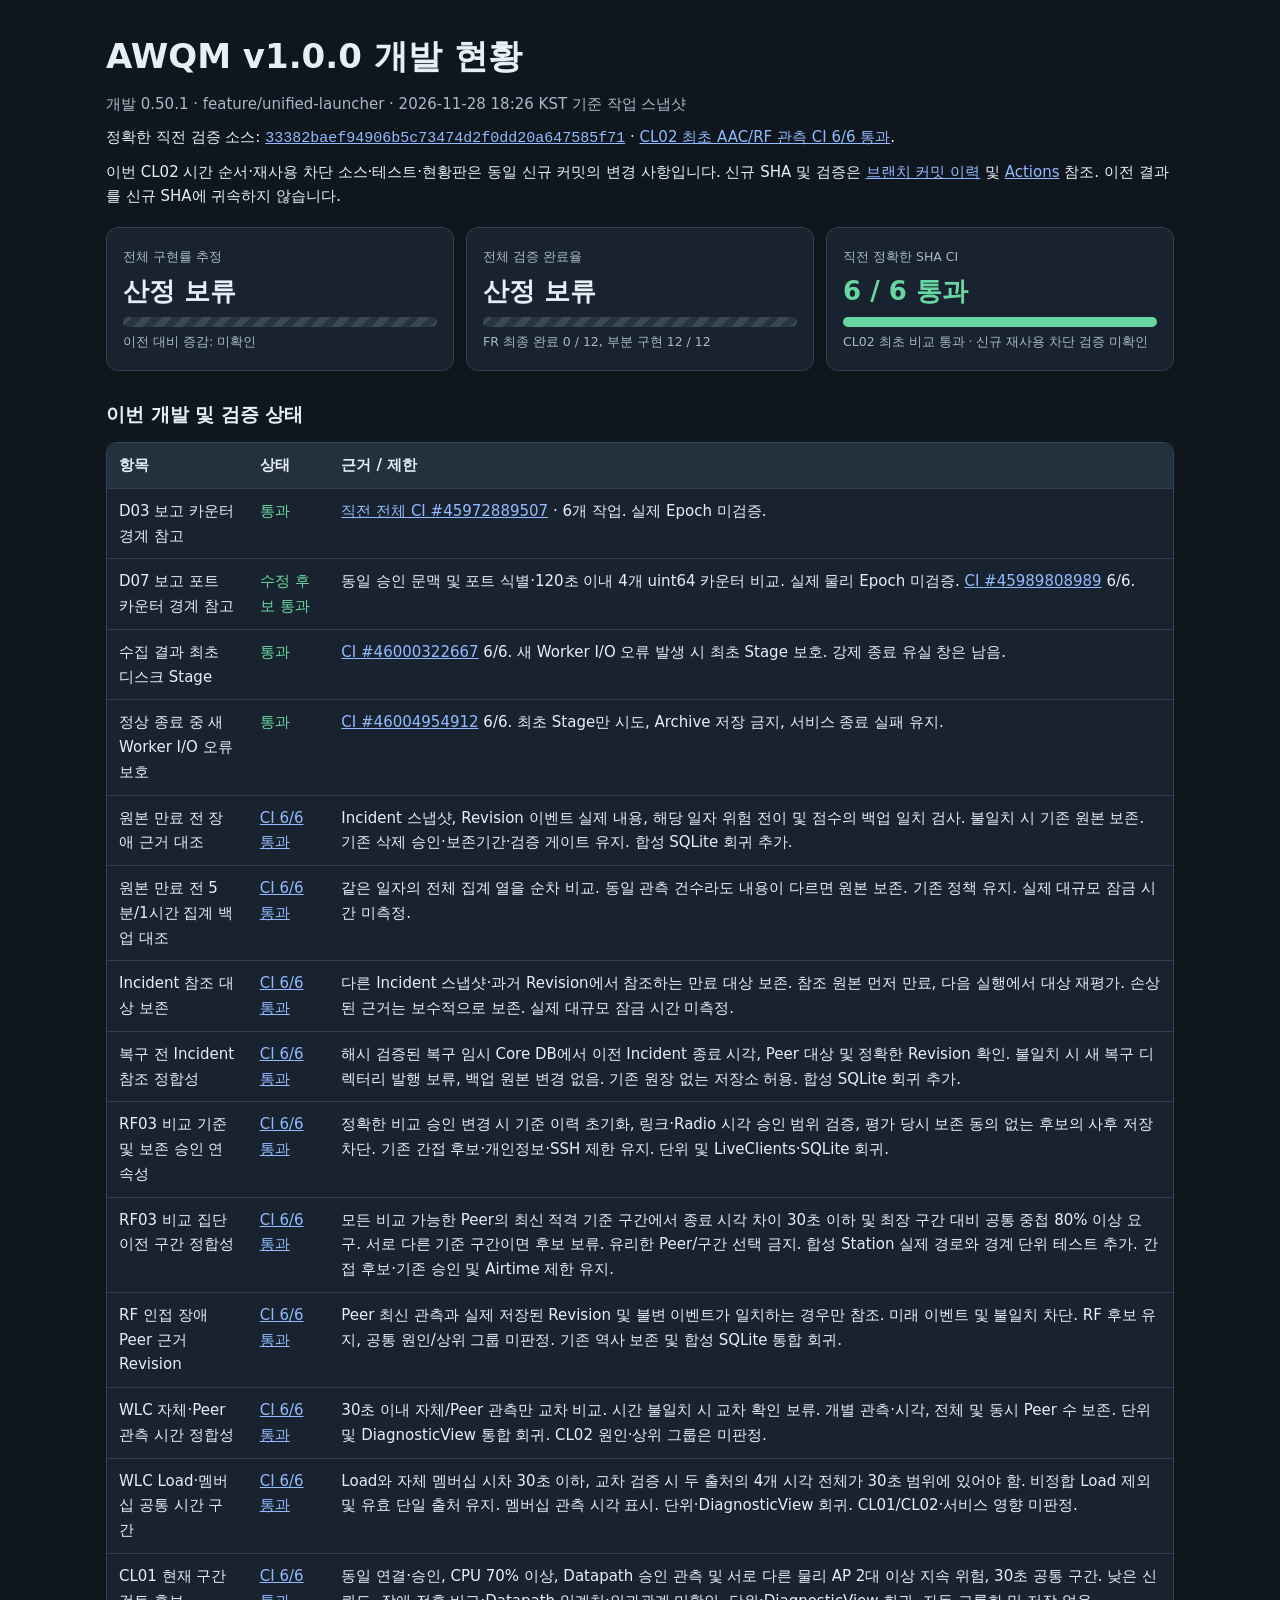
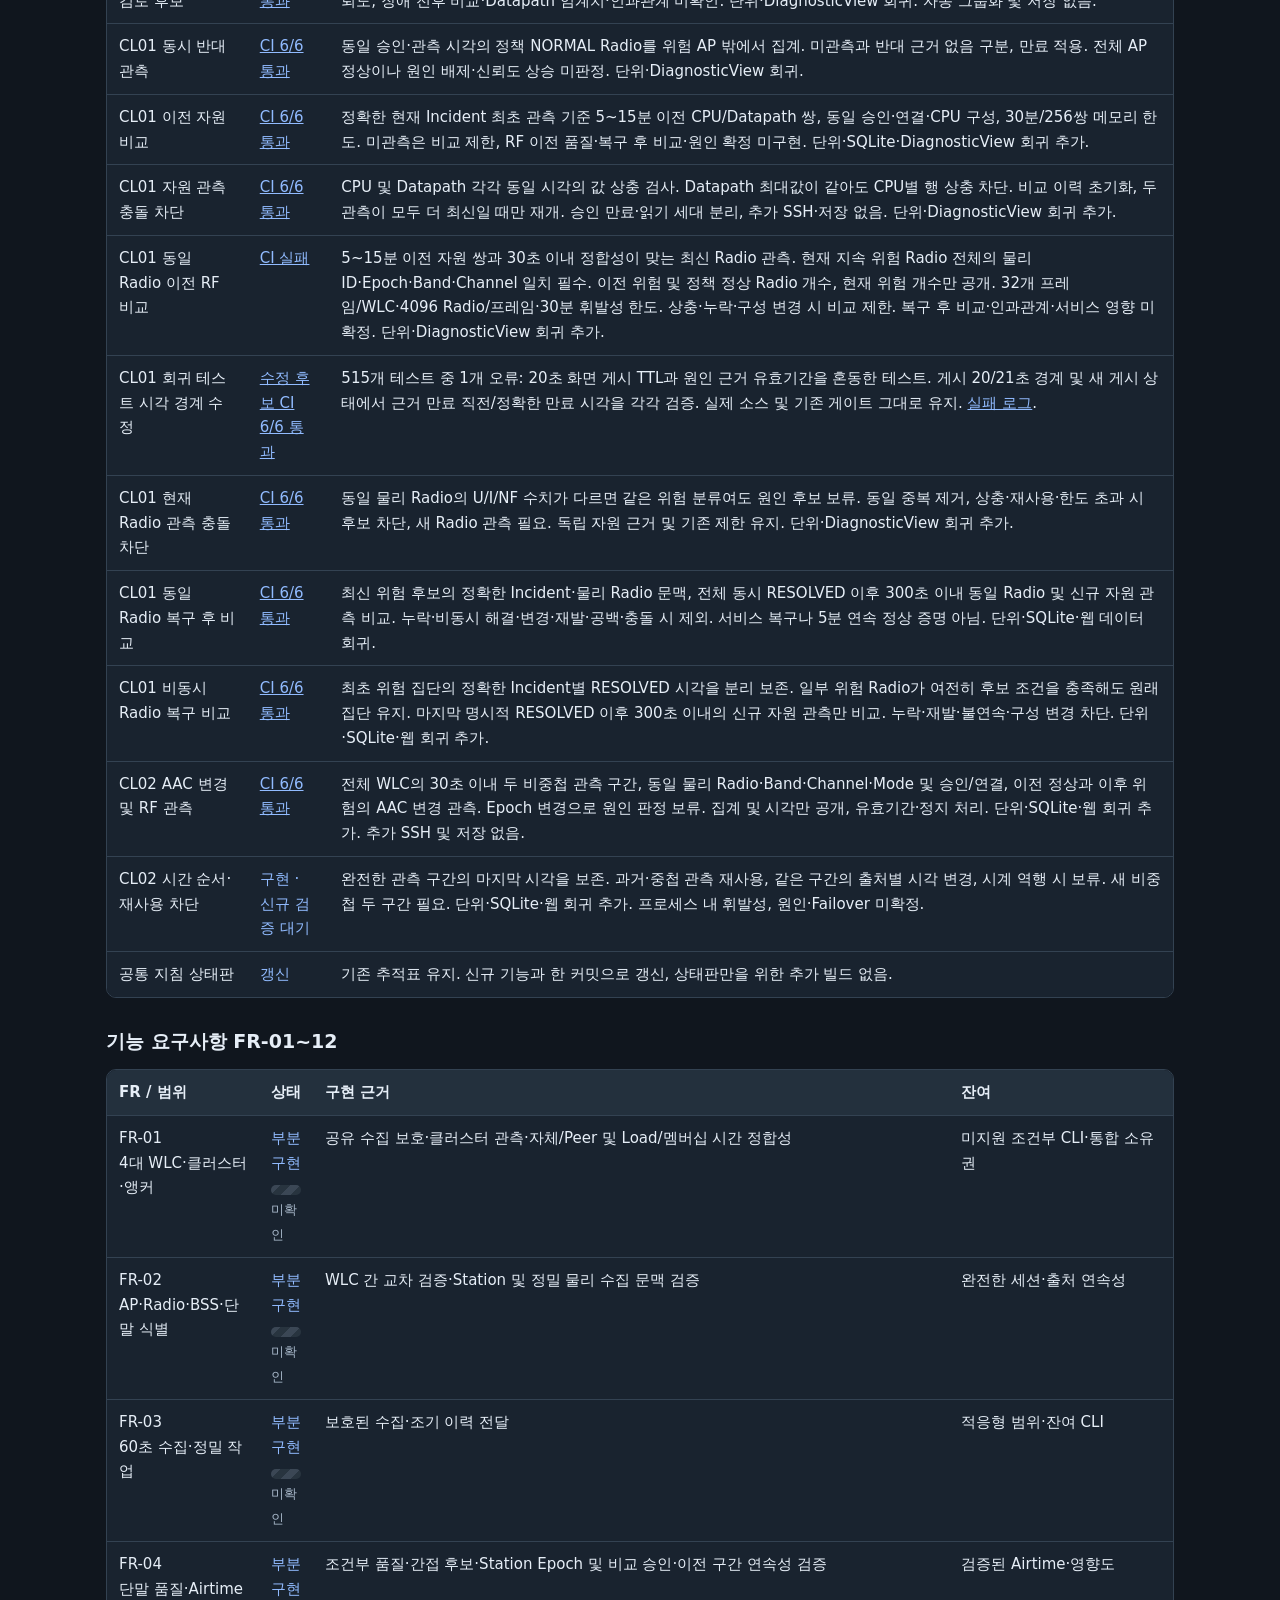
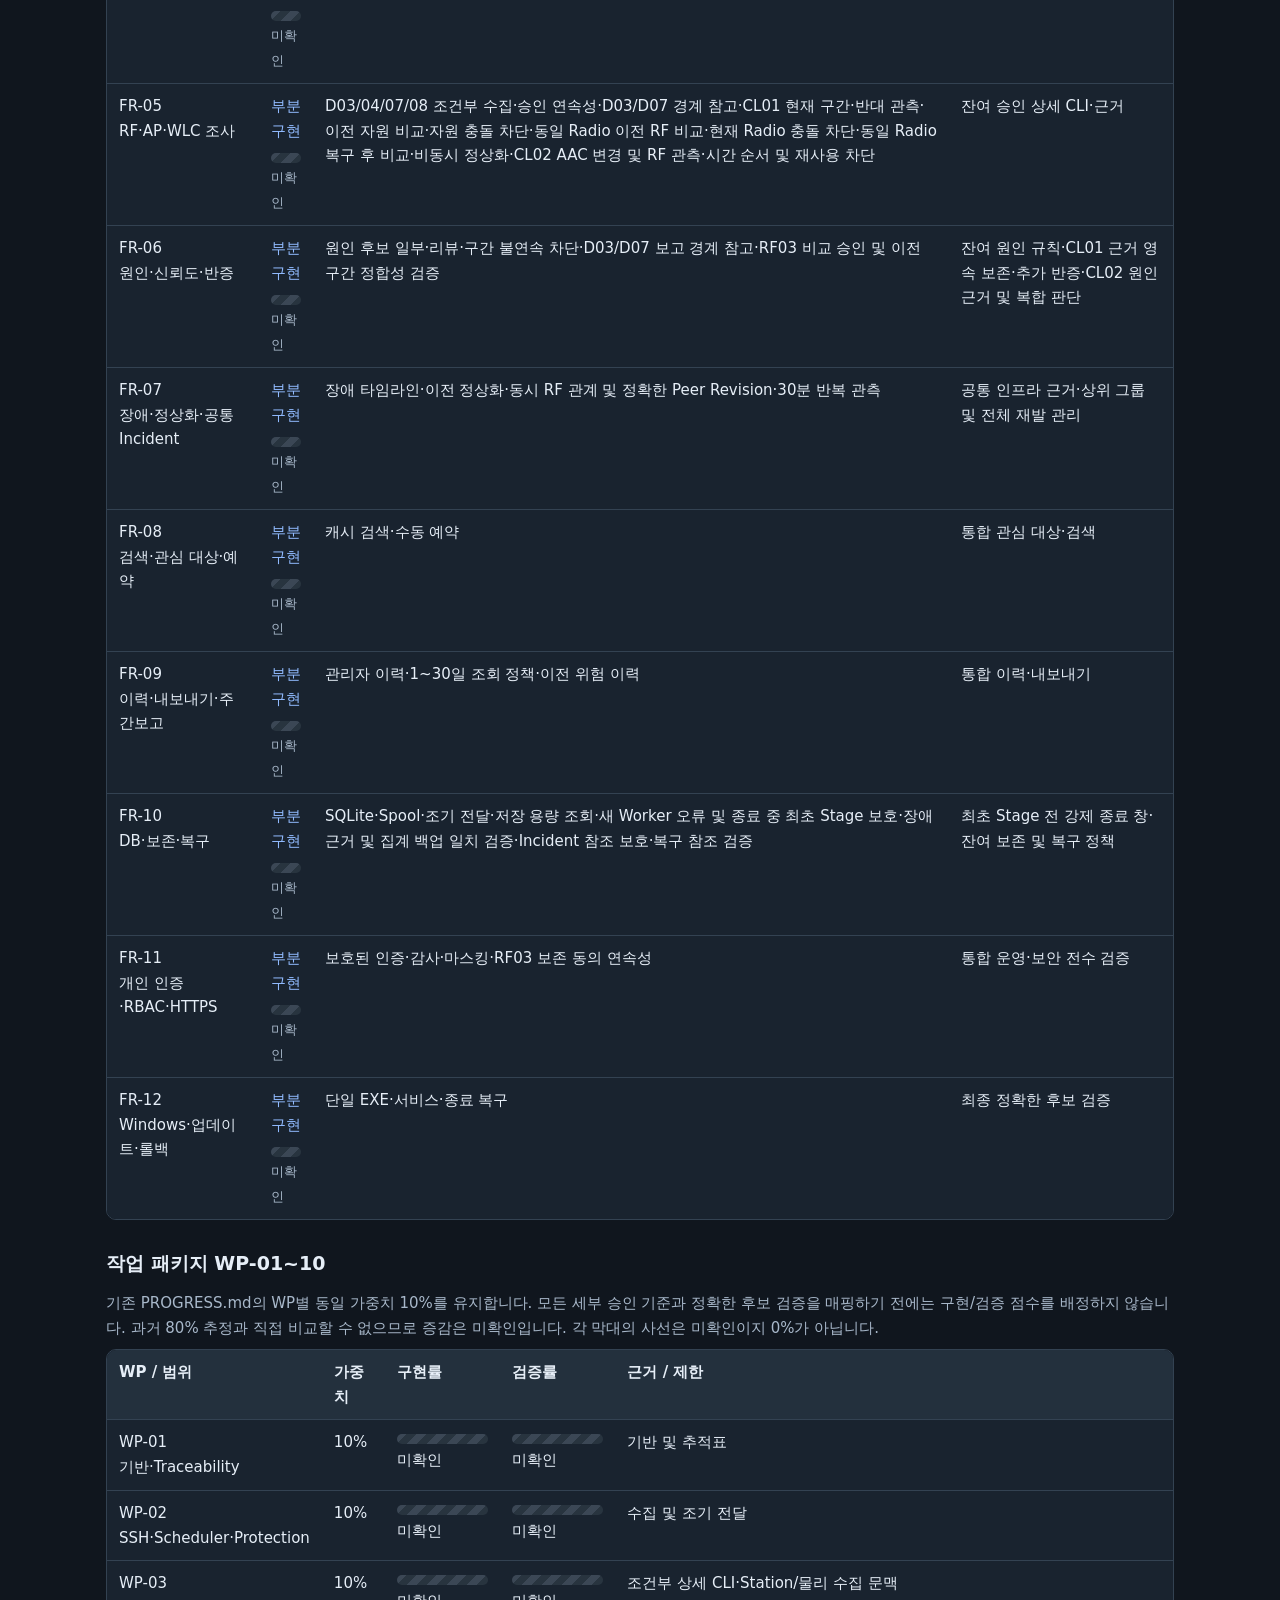
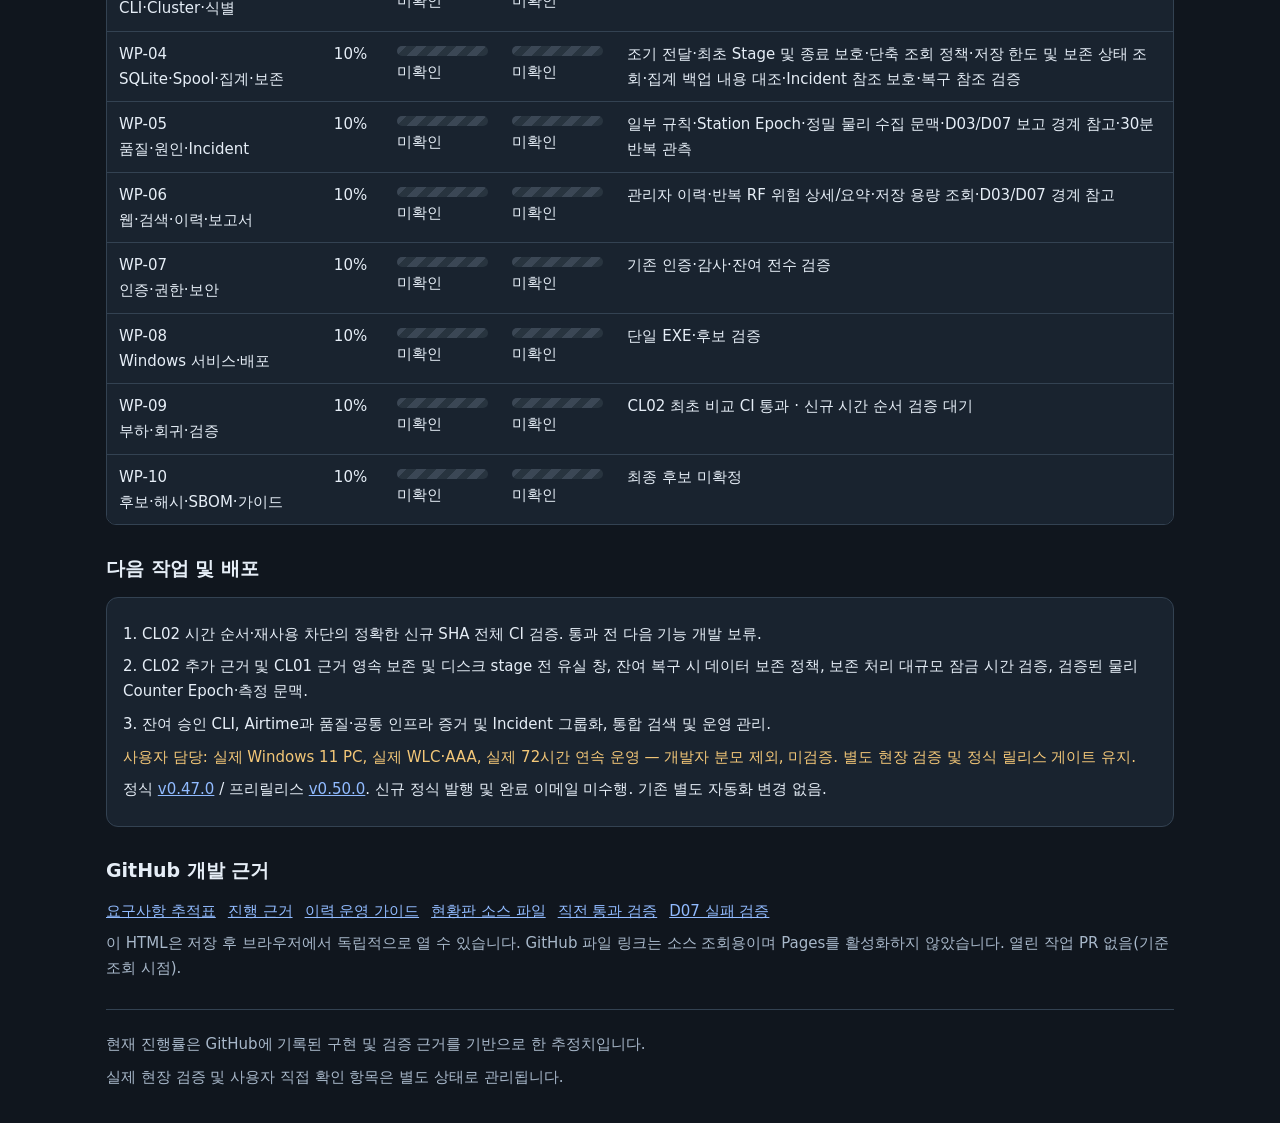
==== status/index.html @ ad3eb980 "[awqm-full] Prevent CL02 replay and overlapping observation baselines" ====
<!doctype html>
<html lang="ko"><head><meta charset="utf-8"><meta name="viewport" content="width=device-width,initial-scale=1"><title>AWQM v1.0.0 개발 현황</title>
<style>
:root{color-scheme:dark;--bg:#10161e;--panel:#19232f;--line:#334252;--muted:#a8b8ca;--text:#e6eef7;--green:#68d6a0;--blue:#91bbff;--amber:#f3c778}*{box-sizing:border-box}body{margin:0;background:var(--bg);color:var(--text);font:15px/1.65 system-ui,"Malgun Gothic",sans-serif}main{max-width:1100px;margin:auto;padding:28px 16px}h1{font-size:clamp(24px,4vw,34px);margin:0 0 6px}h2{font-size:19px;margin:28px 0 12px}p{margin:8px 0}a{color:var(--blue)}code{overflow-wrap:anywhere}small,.muted{color:var(--muted)}.cards{display:grid;grid-template-columns:repeat(auto-fit,minmax(205px,1fr));gap:12px;margin:18px 0}.card{border:1px solid var(--line);border-radius:12px;background:var(--panel);padding:16px}.metric{font-size:26px;font-weight:700;line-height:1.2;margin:7px 0}.bar{height:10px;background:#384653;border-radius:6px;margin:10px 0 2px;overflow:hidden}.bar.unknown{background:repeating-linear-gradient(135deg,#3b4755 0 7px,#28343f 7px 14px)}.bar.pass{background:var(--green)}.ok{color:var(--green)}.partial{color:var(--blue)}.warn{color:var(--amber)}.tablewrap{overflow-x:auto;border:1px solid var(--line);border-radius:10px}table{border-collapse:collapse;width:100%;text-align:left}th,td{padding:10px 12px;border-bottom:1px solid var(--line);vertical-align:top}th{background:#23303d}td{background:var(--panel)}tr:last-child td{border-bottom:none}.wp{min-width:115px}.wp .bar{margin:4px 0}.links{display:flex;flex-wrap:wrap;gap:12px}footer{border-top:1px solid var(--line);margin-top:28px;padding-top:14px;color:var(--muted)}@media(max-width:600px){main{padding:16px 10px}th,td{padding:8px;font-size:13px}.metric{font-size:22px}}
</style></head><body><main>
<header><h1>AWQM v1.0.0 개발 현황</h1><p class="muted">개발 0.50.1 · feature/unified-launcher · 2026-11-28 18:26 KST 기준 작업 스냅샷</p><p>정확한 직전 검증 소스: <a href="https://github.com/sebia1993/Aruba-Wireless-Quality-Monitor/commit/33382baef94906b5c73474d2f0dd20a647585f71"><code>33382baef94906b5c73474d2f0dd20a647585f71</code></a> · <a href="https://github.com/sebia1993/Aruba-Wireless-Quality-Monitor/actions/runs/46127065294">CL02 최초 AAC/RF 관측 CI 6/6 통과</a>.</p><p>이번 CL02 시간 순서·재사용 차단 소스·테스트·현황판은 동일 신규 커밋의 변경 사항입니다. 신규 SHA 및 검증은 <a href="https://github.com/sebia1993/Aruba-Wireless-Quality-Monitor/commits/feature/unified-launcher/">브랜치 커밋 이력</a> 및 <a href="https://github.com/sebia1993/Aruba-Wireless-Quality-Monitor/actions">Actions</a> 참조. 이전 결과를 신규 SHA에 귀속하지 않습니다.</p></header>
<section class="cards" aria-label="개발 및 검증 지표">
<div class="card"><small>전체 구현률 추정</small><div class="metric">산정 보류</div><div class="bar unknown" role="img" aria-label="산정 불가, 전체 0~100% 미확인"></div><small>이전 대비 증감: 미확인</small></div>
<div class="card"><small>전체 검증 완료율</small><div class="metric">산정 보류</div><div class="bar unknown" role="img" aria-label="전체 검증률 미확인"></div><small>FR 최종 완료 0 / 12, 부분 구현 12 / 12</small></div>
<div class="card"><small>직전 정확한 SHA CI</small><div class="metric ok">6 / 6 통과</div><div class="bar pass" role="img" aria-label="직전 SHA의 6개 작업 모두 통과"></div><small>CL02 최초 비교 통과 · 신규 재사용 차단 검증 미확인</small></div>
</section>
<h2>이번 개발 및 검증 상태</h2><div class="tablewrap"><table><thead><tr><th>항목</th><th>상태</th><th>근거 / 제한</th></tr></thead><tbody>
<tr><td>D03 보고 카운터 경계 참고</td><td class="ok">통과</td><td><a href="https://github.com/sebia1993/Aruba-Wireless-Quality-Monitor/actions/runs/45972889507">직전 전체 CI #45972889507</a> · 6개 작업. 실제 Epoch 미검증.</td></tr>
<tr><td>D07 보고 포트 카운터 경계 참고</td><td class="ok">수정 후보 통과</td><td>동일 승인 문맥 및 포트 식별·120초 이내 4개 uint64 카운터 비교. 실제 물리 Epoch 미검증. <a href="https://github.com/sebia1993/Aruba-Wireless-Quality-Monitor/actions/runs/45989808989">CI #45989808989</a> 6/6.</td></tr>
<tr><td>수집 결과 최초 디스크 Stage</td><td class="ok">통과</td><td><a href="https://github.com/sebia1993/Aruba-Wireless-Quality-Monitor/actions/runs/46000322667">CI #46000322667</a> 6/6. 새 Worker I/O 오류 발생 시 최초 Stage 보호. 강제 종료 유실 창은 남음.</td></tr>
<tr><td>정상 종료 중 새 Worker I/O 오류 보호</td><td class="ok">통과</td><td><a href="https://github.com/sebia1993/Aruba-Wireless-Quality-Monitor/actions/runs/46004954912">CI #46004954912</a> 6/6. 최초 Stage만 시도, Archive 저장 금지, 서비스 종료 실패 유지.</td></tr>
<tr><td>원본 만료 전 장애 근거 대조</td><td class="ok"><a href="https://github.com/sebia1993/Aruba-Wireless-Quality-Monitor/actions/runs/46015656818">CI 6/6 통과</a></td><td>Incident 스냅샷, Revision 이벤트 실제 내용, 해당 일자 위험 전이 및 점수의 백업 일치 검사. 불일치 시 기존 원본 보존. 기존 삭제 승인·보존기간·검증 게이트 유지. 합성 SQLite 회귀 추가.</td></tr>
<tr><td>원본 만료 전 5분/1시간 집계 백업 대조</td><td class="ok"><a href="https://github.com/sebia1993/Aruba-Wireless-Quality-Monitor/actions/runs/46025732135">CI 6/6 통과</a></td><td>같은 일자의 전체 집계 열을 순차 비교. 동일 관측 건수라도 내용이 다르면 원본 보존. 기존 정책 유지. 실제 대규모 잠금 시간 미측정.</td></tr>
<tr><td>Incident 참조 대상 보존</td><td class="ok"><a href="https://github.com/sebia1993/Aruba-Wireless-Quality-Monitor/actions/runs/46031654975">CI 6/6 통과</a></td><td>다른 Incident 스냅샷·과거 Revision에서 참조하는 만료 대상 보존. 참조 원본 먼저 만료, 다음 실행에서 대상 재평가. 손상된 근거는 보수적으로 보존. 실제 대규모 잠금 시간 미측정.</td></tr>
<tr><td>복구 전 Incident 참조 정합성</td><td class="ok"><a href="https://github.com/sebia1993/Aruba-Wireless-Quality-Monitor/actions/runs/46039610462">CI 6/6 통과</a></td><td>해시 검증된 복구 임시 Core DB에서 이전 Incident 종료 시각, Peer 대상 및 정확한 Revision 확인. 불일치 시 새 복구 디렉터리 발행 보류, 백업 원본 변경 없음. 기존 원장 없는 저장소 허용. 합성 SQLite 회귀 추가.</td></tr>
<tr><td>RF03 비교 기준 및 보존 승인 연속성</td><td class="ok"><a href="https://github.com/sebia1993/Aruba-Wireless-Quality-Monitor/actions/runs/46047320034">CI 6/6 통과</a></td><td>정확한 비교 승인 변경 시 기준 이력 초기화, 링크·Radio 시각 승인 범위 검증, 평가 당시 보존 동의 없는 후보의 사후 저장 차단. 기존 간접 후보·개인정보·SSH 제한 유지. 단위 및 LiveClients·SQLite 회귀.</td></tr>
<tr><td>RF03 비교 집단 이전 구간 정합성</td><td class="ok"><a href="https://github.com/sebia1993/Aruba-Wireless-Quality-Monitor/actions/runs/46054628630">CI 6/6 통과</a></td><td>모든 비교 가능한 Peer의 최신 적격 기준 구간에서 종료 시각 차이 30초 이하 및 최장 구간 대비 공통 중첩 80% 이상 요구. 서로 다른 기준 구간이면 후보 보류. 유리한 Peer/구간 선택 금지. 합성 Station 실제 경로와 경계 단위 테스트 추가. 간접 후보·기존 승인 및 Airtime 제한 유지.</td></tr>
<tr><td>RF 인접 장애 Peer 근거 Revision</td><td class="ok"><a href="https://github.com/sebia1993/Aruba-Wireless-Quality-Monitor/actions/runs/46064421752">CI 6/6 통과</a></td><td>Peer 최신 관측과 실제 저장된 Revision 및 불변 이벤트가 일치하는 경우만 참조. 미래 이벤트 및 불일치 차단. RF 후보 유지, 공통 원인/상위 그룹 미판정. 기존 역사 보존 및 합성 SQLite 통합 회귀.</td></tr>
<tr><td>WLC 자체·Peer 관측 시간 정합성</td><td class="ok"><a href="https://github.com/sebia1993/Aruba-Wireless-Quality-Monitor/actions/runs/46072202612">CI 6/6 통과</a></td><td>30초 이내 자체/Peer 관측만 교차 비교. 시간 불일치 시 교차 확인 보류. 개별 관측·시각, 전체 및 동시 Peer 수 보존. 단위 및 DiagnosticView 통합 회귀. CL02 원인·상위 그룹은 미판정.</td></tr>
<tr><td>WLC Load·멤버십 공통 시간 구간</td><td class="ok"><a href="https://github.com/sebia1993/Aruba-Wireless-Quality-Monitor/actions/runs/46078815261">CI 6/6 통과</a></td><td>Load와 자체 멤버십 시차 30초 이하, 교차 검증 시 두 출처의 4개 시각 전체가 30초 범위에 있어야 함. 비정합 Load 제외 및 유효 단일 출처 유지. 멤버십 관측 시각 표시. 단위·DiagnosticView 회귀. CL01/CL02·서비스 영향 미판정.</td></tr>
<tr><td>CL01 현재 구간 검토 후보</td><td class="ok"><a href="https://github.com/sebia1993/Aruba-Wireless-Quality-Monitor/actions/runs/46081371877">CI 6/6 통과</a></td><td>동일 연결·승인, CPU 70% 이상, Datapath 승인 관측 및 서로 다른 물리 AP 2대 이상 지속 위험, 30초 공통 구간. 낮은 신뢰도, 장애 전후 비교·Datapath 임계치·인과관계 미확인. 단위·DiagnosticView 회귀. 자동 그룹화 및 저장 없음.</td></tr>
<tr><td>CL01 동시 반대 관측</td><td class="ok"><a href="https://github.com/sebia1993/Aruba-Wireless-Quality-Monitor/actions/runs/46088494211">CI 6/6 통과</a></td><td>동일 승인·관측 시각의 정책 NORMAL Radio를 위험 AP 밖에서 집계. 미관측과 반대 근거 없음 구분, 만료 적용. 전체 AP 정상이나 원인 배제·신뢰도 상승 미판정. 단위·DiagnosticView 회귀.</td></tr>
<tr><td>CL01 이전 자원 비교</td><td class="ok"><a href="https://github.com/sebia1993/Aruba-Wireless-Quality-Monitor/actions/runs/46093547977">CI 6/6 통과</a></td><td>정확한 현재 Incident 최초 관측 기준 5~15분 이전 CPU/Datapath 쌍, 동일 승인·연결·CPU 구성, 30분/256쌍 메모리 한도. 미관측은 비교 제한, RF 이전 품질·복구 후 비교·원인 확정 미구현. 단위·SQLite·DiagnosticView 회귀 추가.</td></tr>
<tr><td>CL01 자원 관측 충돌 차단</td><td class="ok"><a href="https://github.com/sebia1993/Aruba-Wireless-Quality-Monitor/actions/runs/46097633092">CI 6/6 통과</a></td><td>CPU 및 Datapath 각각 동일 시각의 값 상충 검사. Datapath 최대값이 같아도 CPU별 행 상충 차단. 비교 이력 초기화, 두 관측이 모두 더 최신일 때만 재개. 승인 만료·읽기 세대 분리, 추가 SSH·저장 없음. 단위·DiagnosticView 회귀 추가.</td></tr>
<tr><td>CL01 동일 Radio 이전 RF 비교</td><td class="warn"><a href="https://github.com/sebia1993/Aruba-Wireless-Quality-Monitor/actions/runs/46104356464">CI 실패</a></td><td>5~15분 이전 자원 쌍과 30초 이내 정합성이 맞는 최신 Radio 관측. 현재 지속 위험 Radio 전체의 물리 ID·Epoch·Band·Channel 일치 필수. 이전 위험 및 정책 정상 Radio 개수, 현재 위험 개수만 공개. 32개 프레임/WLC·4096 Radio/프레임·30분 휘발성 한도. 상충·누락·구성 변경 시 비교 제한. 복구 후 비교·인과관계·서비스 영향 미확정. 단위·DiagnosticView 회귀 추가.</td></tr>
<tr><td>CL01 회귀 테스트 시각 경계 수정</td><td class="ok"><a href="https://github.com/sebia1993/Aruba-Wireless-Quality-Monitor/actions/runs/46108130173">수정 후보 CI 6/6 통과</a></td><td>515개 테스트 중 1개 오류: 20초 화면 게시 TTL과 원인 근거 유효기간을 혼동한 테스트. 게시 20/21초 경계 및 새 게시 상태에서 근거 만료 직전/정확한 만료 시각을 각각 검증. 실제 소스 및 기존 게이트 그대로 유지. <a href="https://github.com/sebia1993/Aruba-Wireless-Quality-Monitor/actions/runs/46104356464/job/140853652453">실패 로그</a>.</td></tr>
<tr><td>CL01 현재 Radio 관측 충돌 차단</td><td class="ok"><a href="https://github.com/sebia1993/Aruba-Wireless-Quality-Monitor/actions/runs/46112550232">CI 6/6 통과</a></td><td>동일 물리 Radio의 U/I/NF 수치가 다르면 같은 위험 분류여도 원인 후보 보류. 동일 중복 제거, 상충·재사용·한도 초과 시 후보 차단, 새 Radio 관측 필요. 독립 자원 근거 및 기존 제한 유지. 단위·DiagnosticView 회귀 추가.</td></tr>
<tr><td>CL01 동일 Radio 복구 후 비교</td><td class="ok"><a href="https://github.com/sebia1993/Aruba-Wireless-Quality-Monitor/actions/runs/46118798846">CI 6/6 통과</a></td><td>최신 위험 후보의 정확한 Incident·물리 Radio 문맥, 전체 동시 RESOLVED 이후 300초 이내 동일 Radio 및 신규 자원 관측 비교. 누락·비동시 해결·변경·재발·공백·충돌 시 제외. 서비스 복구나 5분 연속 정상 증명 아님. 단위·SQLite·웹 데이터 회귀.</td></tr>
<tr><td>CL01 비동시 Radio 복구 비교</td><td class="ok"><a href="https://github.com/sebia1993/Aruba-Wireless-Quality-Monitor/actions/runs/46120282086">CI 6/6 통과</a></td><td>최초 위험 집단의 정확한 Incident별 RESOLVED 시각을 분리 보존. 일부 위험 Radio가 여전히 후보 조건을 충족해도 원래 집단 유지. 마지막 명시적 RESOLVED 이후 300초 이내의 신규 자원 관측만 비교. 누락·재발·불연속·구성 변경 차단. 단위·SQLite·웹 회귀 추가.</td></tr>
<tr><td>CL02 AAC 변경 및 RF 관측</td><td class="ok"><a href="https://github.com/sebia1993/Aruba-Wireless-Quality-Monitor/actions/runs/46127065294">CI 6/6 통과</a></td><td>전체 WLC의 30초 이내 두 비중첩 관측 구간, 동일 물리 Radio·Band·Channel·Mode 및 승인/연결, 이전 정상과 이후 위험의 AAC 변경 관측. Epoch 변경으로 원인 판정 보류. 집계 및 시각만 공개, 유효기간·정지 처리. 단위·SQLite·웹 회귀 추가. 추가 SSH 및 저장 없음.</td></tr>
<tr><td>CL02 시간 순서·재사용 차단</td><td class="partial">구현 · 신규 검증 대기</td><td>완전한 관측 구간의 마지막 시각을 보존. 과거·중첩 관측 재사용, 같은 구간의 출처별 시각 변경, 시계 역행 시 보류. 새 비중첩 두 구간 필요. 단위·SQLite·웹 회귀 추가. 프로세스 내 휘발성, 원인·Failover 미확정.</td></tr>
<tr><td>공통 지침 상태판</td><td class="partial">갱신</td><td>기존 추적표 유지. 신규 기능과 한 커밋으로 갱신, 상태판만을 위한 추가 빌드 없음.</td></tr>
</tbody></table></div>
<h2>기능 요구사항 FR-01~12</h2><div class="tablewrap"><table><thead><tr><th>FR / 범위</th><th>상태</th><th>구현 근거</th><th>잔여</th></tr></thead><tbody><tr><td>FR-01<br>4대 WLC·클러스터·앵커</td><td class="partial">부분 구현<div class="bar unknown" role="img" aria-label="세부 구현률 산정 불가"></div><small>미확인</small></td><td>공유 수집 보호·클러스터 관측·자체/Peer 및 Load/멤버십 시간 정합성</td><td>미지원 조건부 CLI·통합 소유권</td></tr><tr><td>FR-02<br>AP·Radio·BSS·단말 식별</td><td class="partial">부분 구현<div class="bar unknown" role="img" aria-label="세부 구현률 산정 불가"></div><small>미확인</small></td><td>WLC 간 교차 검증·Station 및 정밀 물리 수집 문맥 검증</td><td>완전한 세션·출처 연속성</td></tr><tr><td>FR-03<br>60초 수집·정밀 작업</td><td class="partial">부분 구현<div class="bar unknown" role="img" aria-label="세부 구현률 산정 불가"></div><small>미확인</small></td><td>보호된 수집·조기 이력 전달</td><td>적응형 범위·잔여 CLI</td></tr><tr><td>FR-04<br>단말 품질·Airtime</td><td class="partial">부분 구현<div class="bar unknown" role="img" aria-label="세부 구현률 산정 불가"></div><small>미확인</small></td><td>조건부 품질·간접 후보·Station Epoch 및 비교 승인·이전 구간 연속성 검증</td><td>검증된 Airtime·영향도</td></tr><tr><td>FR-05<br>RF·AP·WLC 조사</td><td class="partial">부분 구현<div class="bar unknown" role="img" aria-label="세부 구현률 산정 불가"></div><small>미확인</small></td><td>D03/04/07/08 조건부 수집·승인 연속성·D03/D07 경계 참고·CL01 현재 구간·반대 관측·이전 자원 비교·자원 충돌 차단·동일 Radio 이전 RF 비교·현재 Radio 충돌 차단·동일 Radio 복구 후 비교·비동시 정상화·CL02 AAC 변경 및 RF 관측·시간 순서 및 재사용 차단</td><td>잔여 승인 상세 CLI·근거</td></tr><tr><td>FR-06<br>원인·신뢰도·반증</td><td class="partial">부분 구현<div class="bar unknown" role="img" aria-label="세부 구현률 산정 불가"></div><small>미확인</small></td><td>원인 후보 일부·리뷰·구간 불연속 차단·D03/D07 보고 경계 참고·RF03 비교 승인 및 이전 구간 정합성 검증</td><td>잔여 원인 규칙·CL01 근거 영속 보존·추가 반증·CL02 원인 근거 및 복합 판단</td></tr><tr><td>FR-07<br>장애·정상화·공통 Incident</td><td class="partial">부분 구현<div class="bar unknown" role="img" aria-label="세부 구현률 산정 불가"></div><small>미확인</small></td><td>장애 타임라인·이전 정상화·동시 RF 관계 및 정확한 Peer Revision·30분 반복 관측</td><td>공통 인프라 근거·상위 그룹 및 전체 재발 관리</td></tr><tr><td>FR-08<br>검색·관심 대상·예약</td><td class="partial">부분 구현<div class="bar unknown" role="img" aria-label="세부 구현률 산정 불가"></div><small>미확인</small></td><td>캐시 검색·수동 예약</td><td>통합 관심 대상·검색</td></tr><tr><td>FR-09<br>이력·내보내기·주간보고</td><td class="partial">부분 구현<div class="bar unknown" role="img" aria-label="세부 구현률 산정 불가"></div><small>미확인</small></td><td>관리자 이력·1~30일 조회 정책·이전 위험 이력</td><td>통합 이력·내보내기</td></tr><tr><td>FR-10<br>DB·보존·복구</td><td class="partial">부분 구현<div class="bar unknown" role="img" aria-label="세부 구현률 산정 불가"></div><small>미확인</small></td><td>SQLite·Spool·조기 전달·저장 용량 조회·새 Worker 오류 및 종료 중 최초 Stage 보호·장애 근거 및 집계 백업 일치 검증·Incident 참조 보호·복구 참조 검증</td><td>최초 Stage 전 강제 종료 창·잔여 보존 및 복구 정책</td></tr><tr><td>FR-11<br>개인 인증·RBAC·HTTPS</td><td class="partial">부분 구현<div class="bar unknown" role="img" aria-label="세부 구현률 산정 불가"></div><small>미확인</small></td><td>보호된 인증·감사·마스킹·RF03 보존 동의 연속성</td><td>통합 운영·보안 전수 검증</td></tr><tr><td>FR-12<br>Windows·업데이트·롤백</td><td class="partial">부분 구현<div class="bar unknown" role="img" aria-label="세부 구현률 산정 불가"></div><small>미확인</small></td><td>단일 EXE·서비스·종료 복구</td><td>최종 정확한 후보 검증</td></tr></tbody></table></div>
<h2>작업 패키지 WP-01~10</h2><p class="muted">기존 PROGRESS.md의 WP별 동일 가중치 10%를 유지합니다. 모든 세부 승인 기준과 정확한 후보 검증을 매핑하기 전에는 구현/검증 점수를 배정하지 않습니다. 과거 80% 추정과 직접 비교할 수 없으므로 증감은 미확인입니다. 각 막대의 사선은 미확인이지 0%가 아닙니다.</p>
<div class="tablewrap"><table><thead><tr><th>WP / 범위</th><th>가중치</th><th>구현률</th><th>검증률</th><th>근거 / 제한</th></tr></thead><tbody><tr><td>WP-01<br>기반·Traceability</td><td>10%</td><td class="wp"><div class="bar unknown" aria-hidden="true"></div>미확인</td><td class="wp"><div class="bar unknown" aria-hidden="true"></div>미확인</td><td>기반 및 추적표</td></tr><tr><td>WP-02<br>SSH·Scheduler·Protection</td><td>10%</td><td class="wp"><div class="bar unknown" aria-hidden="true"></div>미확인</td><td class="wp"><div class="bar unknown" aria-hidden="true"></div>미확인</td><td>수집 및 조기 전달</td></tr><tr><td>WP-03<br>CLI·Cluster·식별</td><td>10%</td><td class="wp"><div class="bar unknown" aria-hidden="true"></div>미확인</td><td class="wp"><div class="bar unknown" aria-hidden="true"></div>미확인</td><td>조건부 상세 CLI·Station/물리 수집 문맥</td></tr><tr><td>WP-04<br>SQLite·Spool·집계·보존</td><td>10%</td><td class="wp"><div class="bar unknown" aria-hidden="true"></div>미확인</td><td class="wp"><div class="bar unknown" aria-hidden="true"></div>미확인</td><td>조기 전달·최초 Stage 및 종료 보호·단축 조회 정책·저장 한도 및 보존 상태 조회·집계 백업 내용 대조·Incident 참조 보호·복구 참조 검증</td></tr><tr><td>WP-05<br>품질·원인·Incident</td><td>10%</td><td class="wp"><div class="bar unknown" aria-hidden="true"></div>미확인</td><td class="wp"><div class="bar unknown" aria-hidden="true"></div>미확인</td><td>일부 규칙·Station Epoch·정밀 물리 수집 문맥·D03/D07 보고 경계 참고·30분 반복 관측</td></tr><tr><td>WP-06<br>웹·검색·이력·보고서</td><td>10%</td><td class="wp"><div class="bar unknown" aria-hidden="true"></div>미확인</td><td class="wp"><div class="bar unknown" aria-hidden="true"></div>미확인</td><td>관리자 이력·반복 RF 위험 상세/요약·저장 용량 조회·D03/D07 경계 참고</td></tr><tr><td>WP-07<br>인증·권한·보안</td><td>10%</td><td class="wp"><div class="bar unknown" aria-hidden="true"></div>미확인</td><td class="wp"><div class="bar unknown" aria-hidden="true"></div>미확인</td><td>기존 인증·감사·잔여 전수 검증</td></tr><tr><td>WP-08<br>Windows 서비스·배포</td><td>10%</td><td class="wp"><div class="bar unknown" aria-hidden="true"></div>미확인</td><td class="wp"><div class="bar unknown" aria-hidden="true"></div>미확인</td><td>단일 EXE·후보 검증</td></tr><tr><td>WP-09<br>부하·회귀·검증</td><td>10%</td><td class="wp"><div class="bar unknown" aria-hidden="true"></div>미확인</td><td class="wp"><div class="bar unknown" aria-hidden="true"></div>미확인</td><td>CL02 최초 비교 CI 통과 · 신규 시간 순서 검증 대기</td></tr><tr><td>WP-10<br>후보·해시·SBOM·가이드</td><td>10%</td><td class="wp"><div class="bar unknown" aria-hidden="true"></div>미확인</td><td class="wp"><div class="bar unknown" aria-hidden="true"></div>미확인</td><td>최종 후보 미확정</td></tr></tbody></table></div>
<h2>다음 작업 및 배포</h2><div class="card"><p>1. CL02 시간 순서·재사용 차단의 정확한 신규 SHA 전체 CI 검증. 통과 전 다음 기능 개발 보류.</p><p>2. CL02 추가 근거 및 CL01 근거 영속 보존 및 디스크 stage 전 유실 창, 잔여 복구 시 데이터 보존 정책, 보존 처리 대규모 잠금 시간 검증, 검증된 물리 Counter Epoch·측정 문맥.</p><p>3. 잔여 승인 CLI, Airtime과 품질·공통 인프라 증거 및 Incident 그룹화, 통합 검색 및 운영 관리.</p><p class="warn">사용자 담당: 실제 Windows 11 PC, 실제 WLC·AAA, 실제 72시간 연속 운영 — 개발자 분모 제외, 미검증. 별도 현장 검증 및 정식 릴리스 게이트 유지.</p><p>정식 <a href="https://github.com/sebia1993/Aruba-Wireless-Quality-Monitor/releases/tag/v0.47.0">v0.47.0</a> / 프리릴리스 <a href="https://github.com/sebia1993/Aruba-Wireless-Quality-Monitor/releases/tag/v0.50.0">v0.50.0</a>. 신규 정식 발행 및 완료 이메일 미수행. 기존 별도 자동화 변경 없음.</p></div>
<h2>GitHub 개발 근거</h2><div class="links"><a href="https://github.com/sebia1993/Aruba-Wireless-Quality-Monitor/blob/feature/unified-launcher/docs/V1_REQUIREMENTS_TRACKER.md">요구사항 추적표</a><a href="https://github.com/sebia1993/Aruba-Wireless-Quality-Monitor/blob/feature/unified-launcher/docs/PROGRESS.md">진행 근거</a><a href="https://github.com/sebia1993/Aruba-Wireless-Quality-Monitor/blob/feature/unified-launcher/docs/SELECTED_DETAIL_HISTORY.md">이력 운영 가이드</a><a href="https://github.com/sebia1993/Aruba-Wireless-Quality-Monitor/blob/feature/unified-launcher/status/index.html">현황판 소스 파일</a><a href="https://github.com/sebia1993/Aruba-Wireless-Quality-Monitor/actions/runs/46127065294">직전 통과 검증</a><a href="https://github.com/sebia1993/Aruba-Wireless-Quality-Monitor/actions/runs/45983198914">D07 실패 검증</a></div><p class="muted">이 HTML은 저장 후 브라우저에서 독립적으로 열 수 있습니다. GitHub 파일 링크는 소스 조회용이며 Pages를 활성화하지 않았습니다. 열린 작업 PR 없음(기준 조회 시점).</p>
<footer><p>현재 진행률은 GitHub에 기록된 구현 및 검증 근거를 기반으로 한 추정치입니다.</p><p>실제 현장 검증 및 사용자 직접 확인 항목은 별도 상태로 관리됩니다.</p></footer></main></body></html>
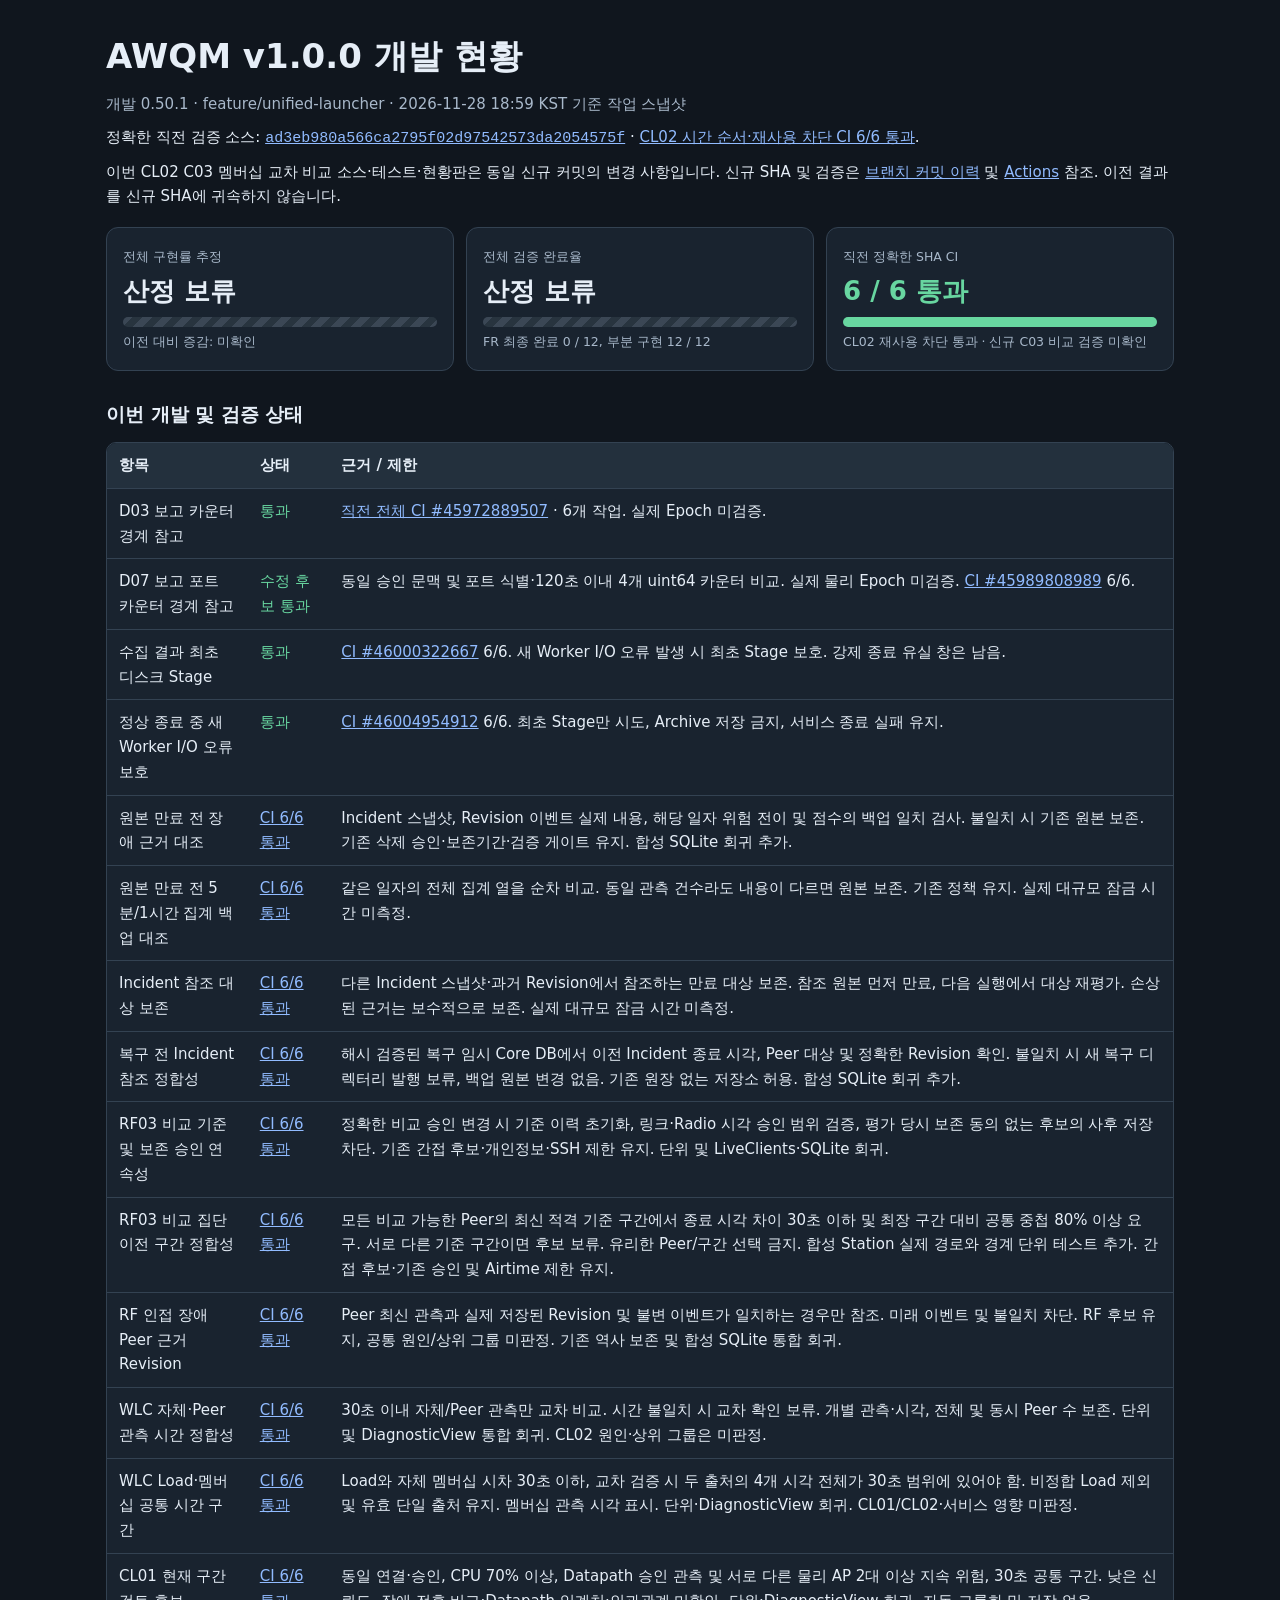
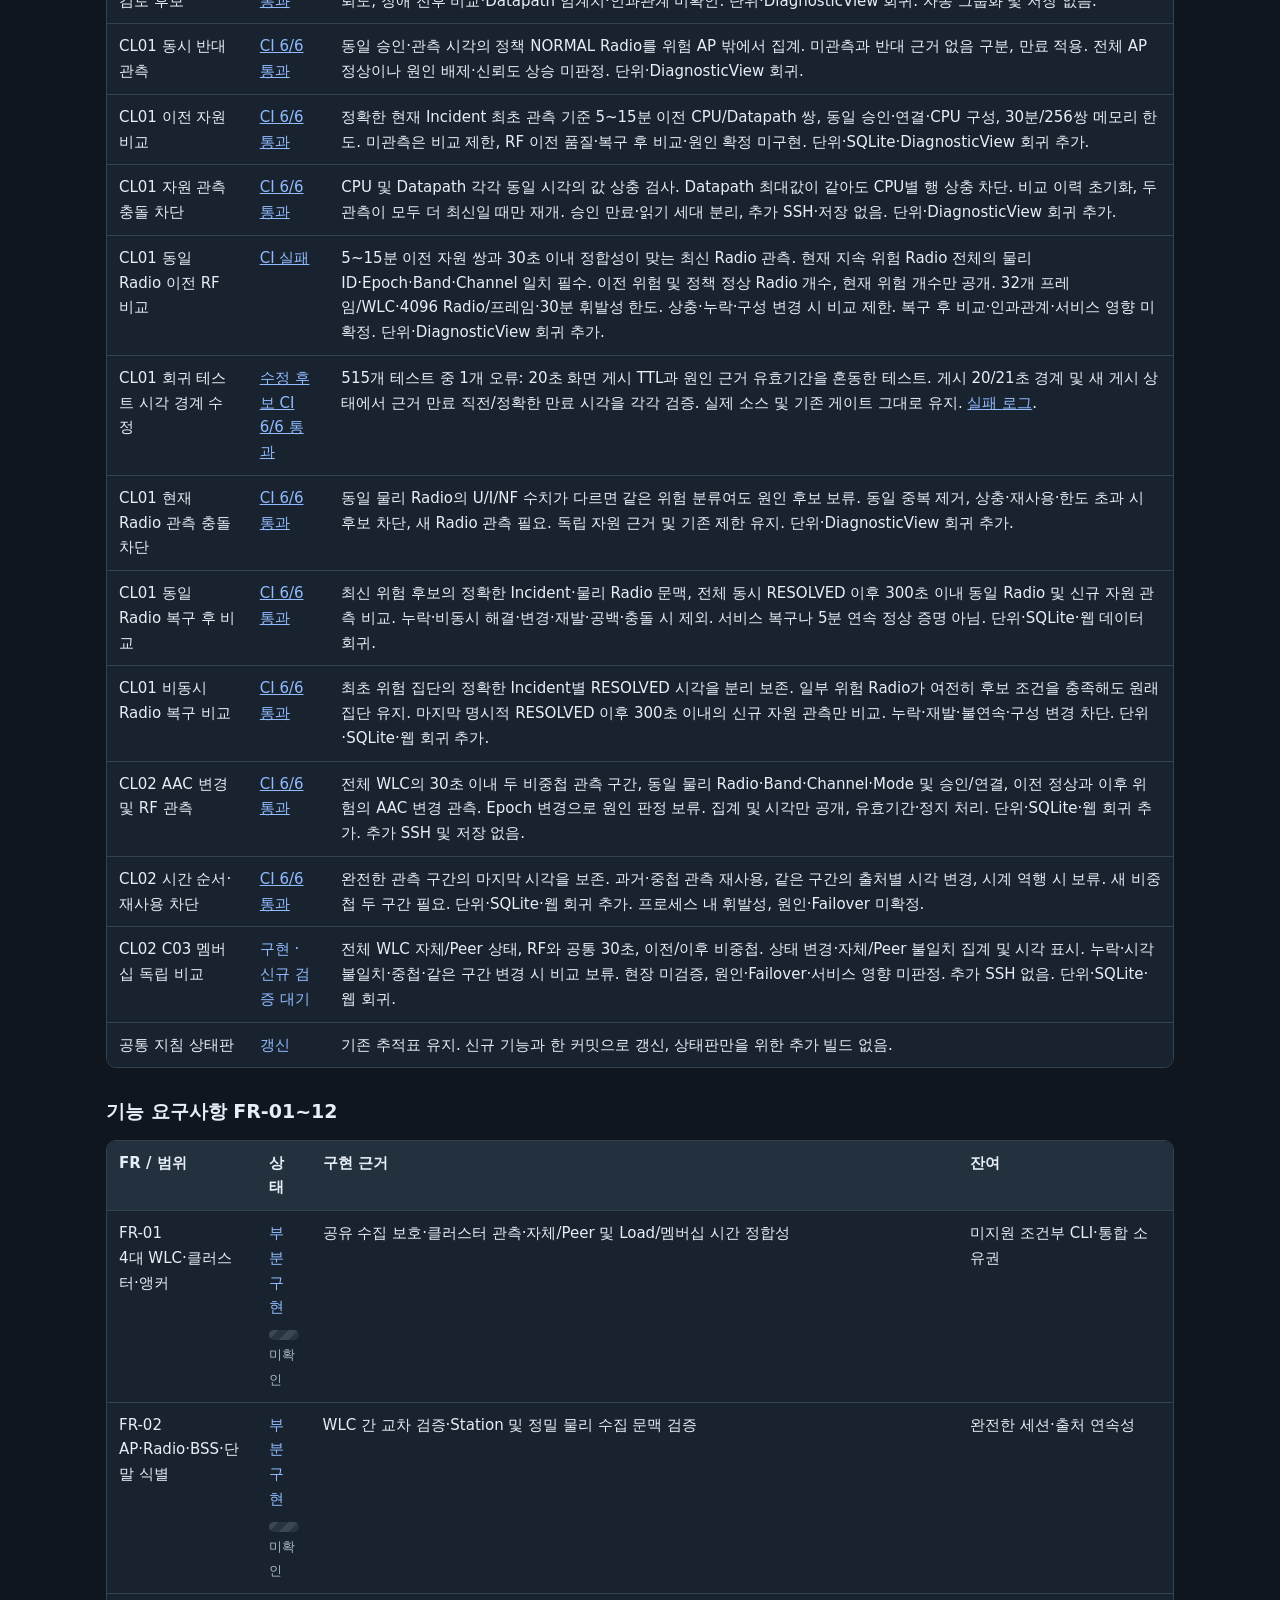
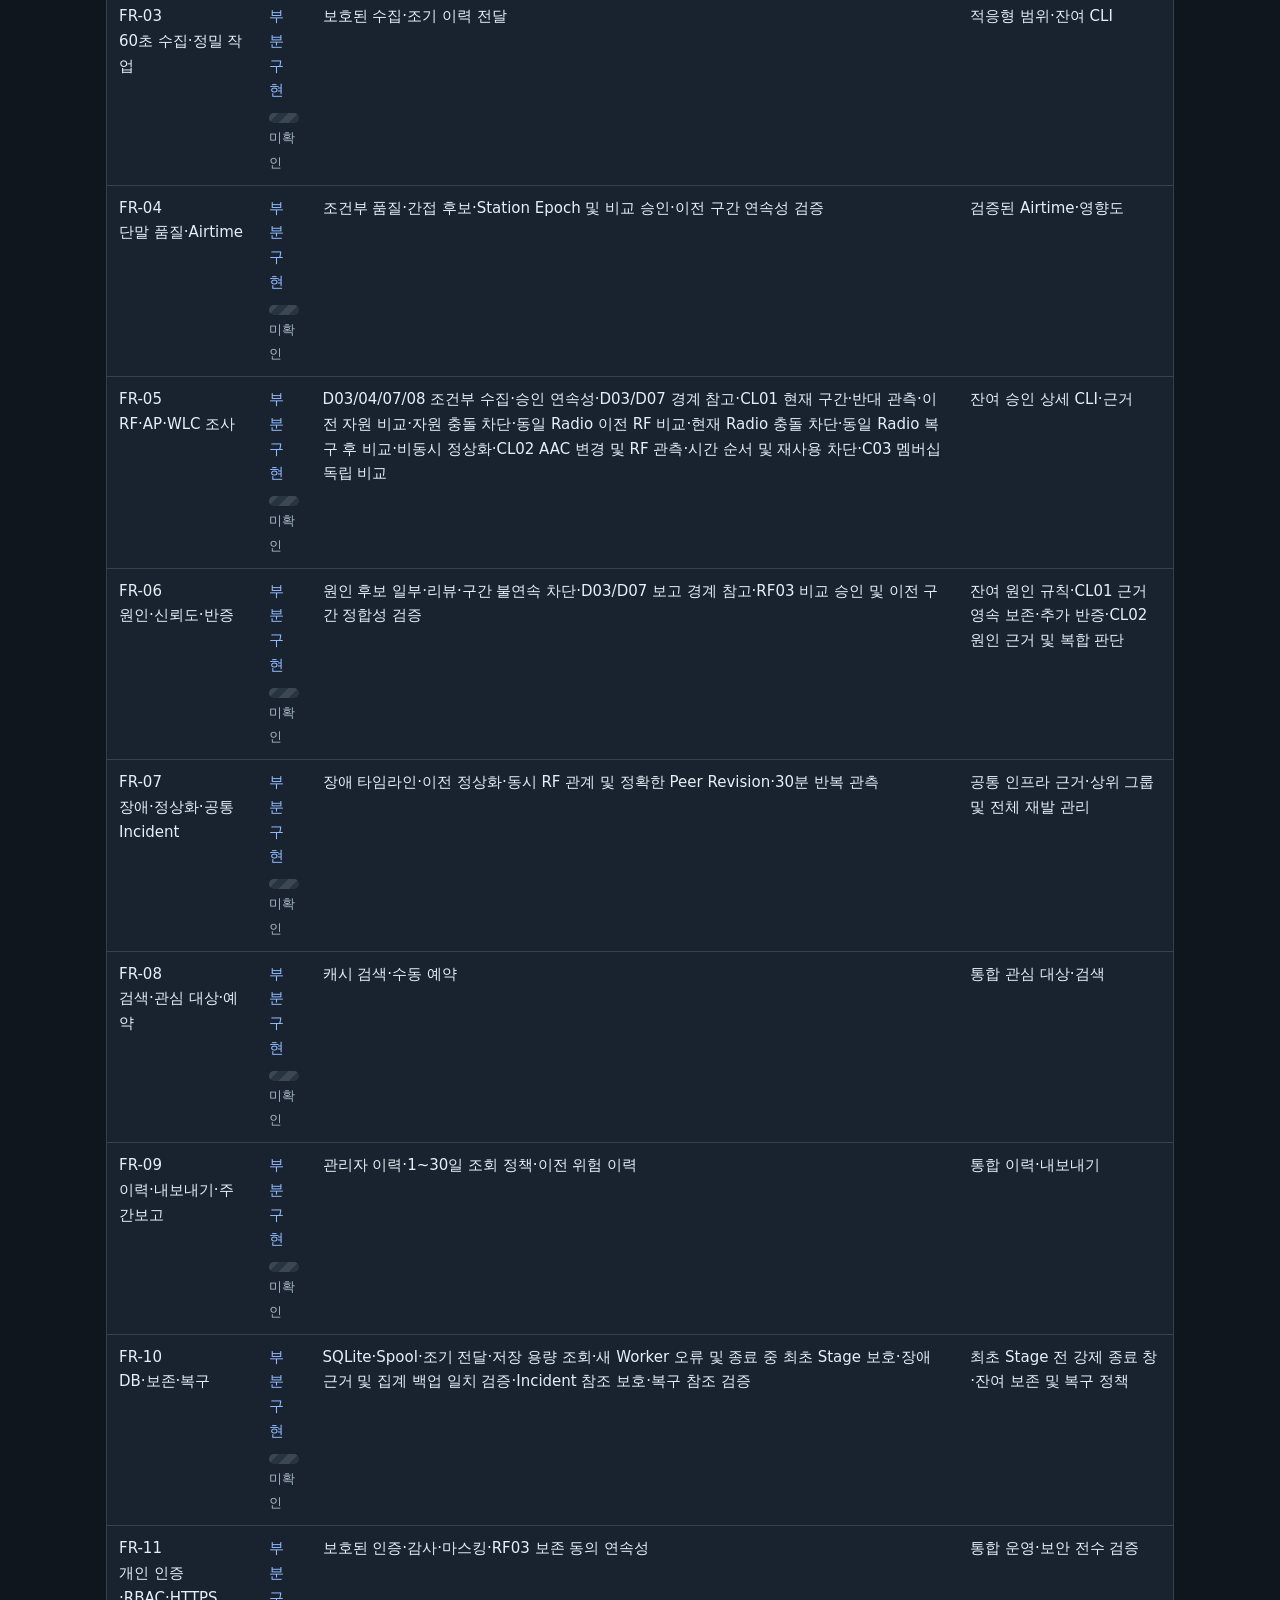
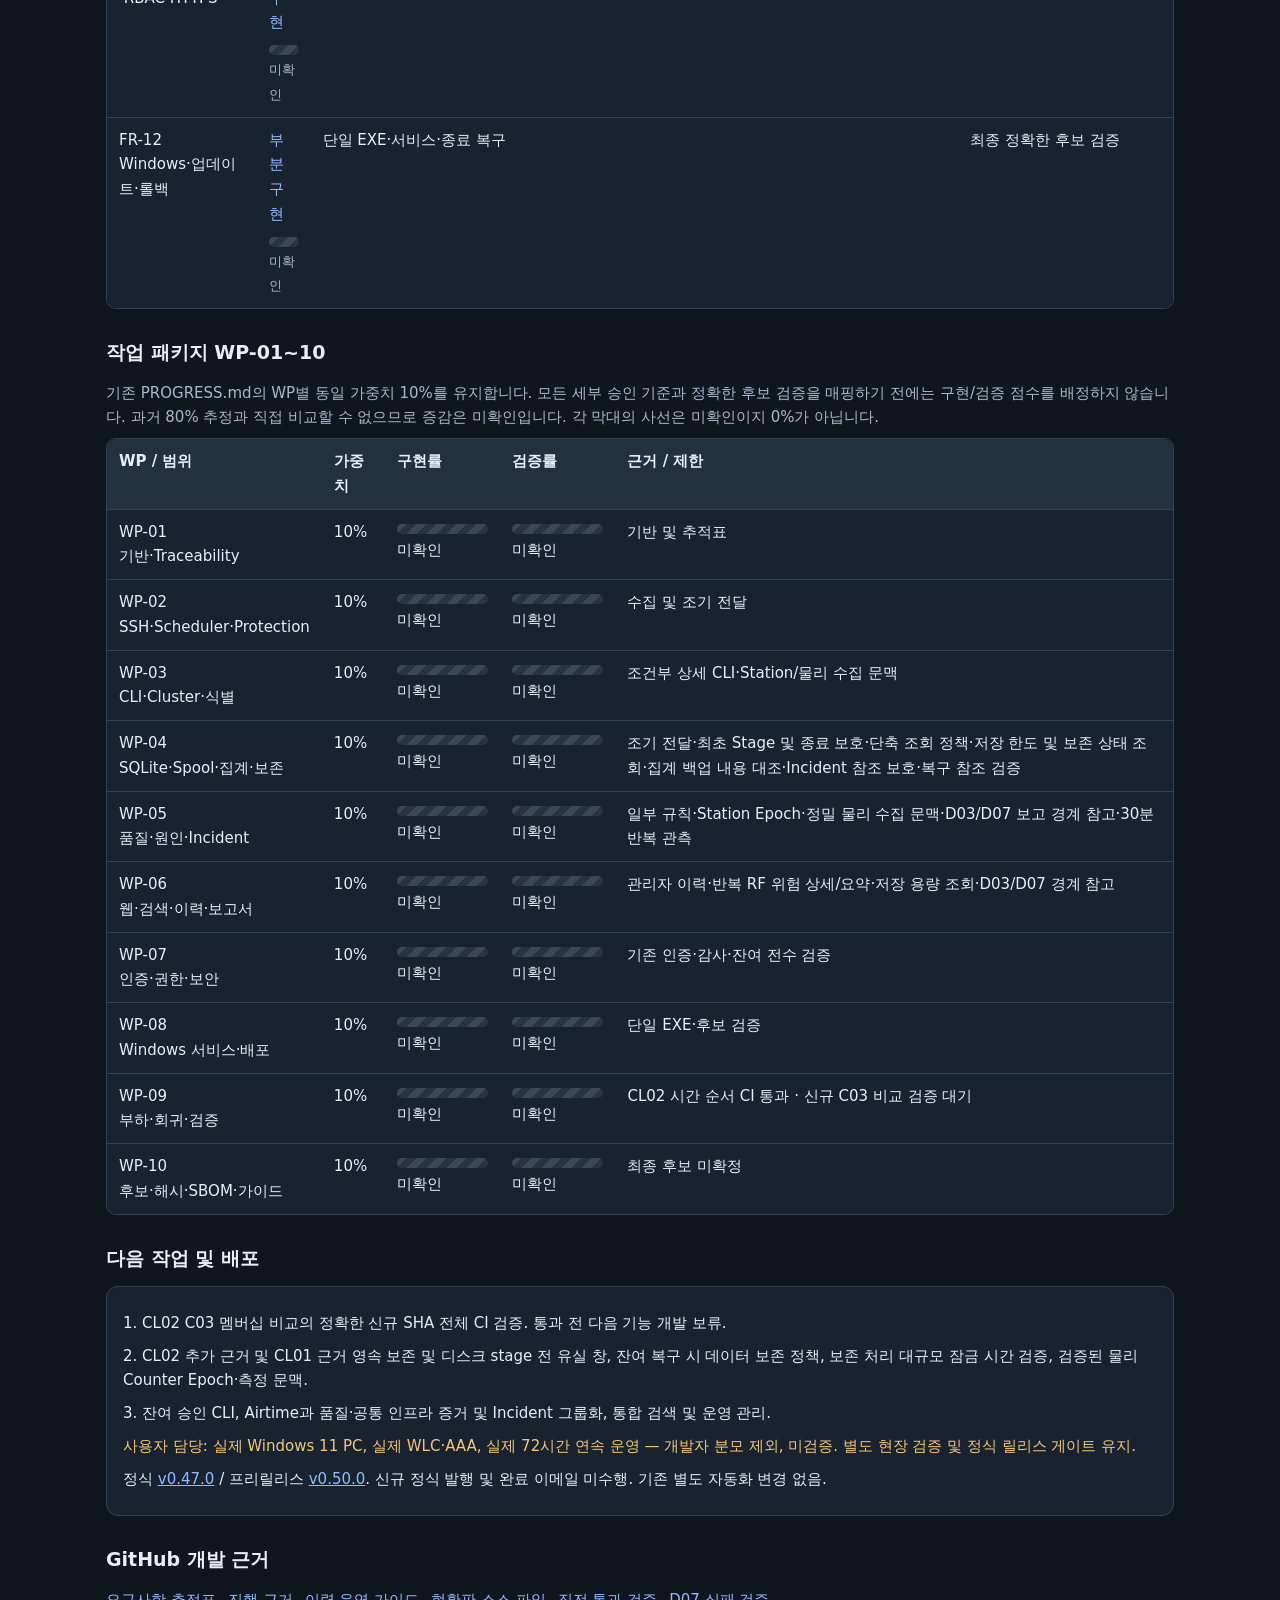
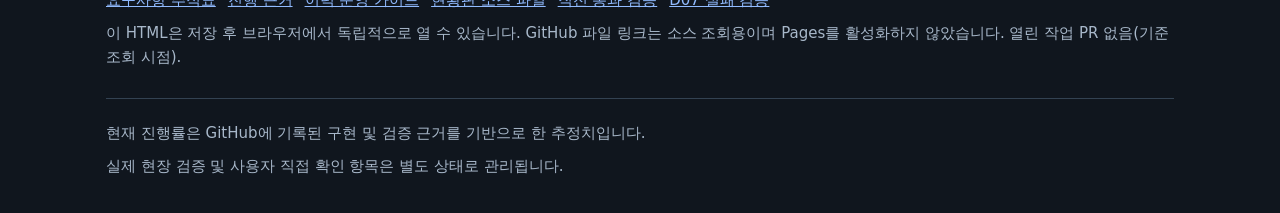
==== commit fca9972b: "[awqm-full] Compare independent C03 membership observations alongside CL02 RF transitions" ====
--- a/status/index.html
+++ b/status/index.html
@@ -3,11 +3,11 @@
 <style>
 :root{color-scheme:dark;--bg:#10161e;--panel:#19232f;--line:#334252;--muted:#a8b8ca;--text:#e6eef7;--green:#68d6a0;--blue:#91bbff;--amber:#f3c778}*{box-sizing:border-box}body{margin:0;background:var(--bg);color:var(--text);font:15px/1.65 system-ui,"Malgun Gothic",sans-serif}main{max-width:1100px;margin:auto;padding:28px 16px}h1{font-size:clamp(24px,4vw,34px);margin:0 0 6px}h2{font-size:19px;margin:28px 0 12px}p{margin:8px 0}a{color:var(--blue)}code{overflow-wrap:anywhere}small,.muted{color:var(--muted)}.cards{display:grid;grid-template-columns:repeat(auto-fit,minmax(205px,1fr));gap:12px;margin:18px 0}.card{border:1px solid var(--line);border-radius:12px;background:var(--panel);padding:16px}.metric{font-size:26px;font-weight:700;line-height:1.2;margin:7px 0}.bar{height:10px;background:#384653;border-radius:6px;margin:10px 0 2px;overflow:hidden}.bar.unknown{background:repeating-linear-gradient(135deg,#3b4755 0 7px,#28343f 7px 14px)}.bar.pass{background:var(--green)}.ok{color:var(--green)}.partial{color:var(--blue)}.warn{color:var(--amber)}.tablewrap{overflow-x:auto;border:1px solid var(--line);border-radius:10px}table{border-collapse:collapse;width:100%;text-align:left}th,td{padding:10px 12px;border-bottom:1px solid var(--line);vertical-align:top}th{background:#23303d}td{background:var(--panel)}tr:last-child td{border-bottom:none}.wp{min-width:115px}.wp .bar{margin:4px 0}.links{display:flex;flex-wrap:wrap;gap:12px}footer{border-top:1px solid var(--line);margin-top:28px;padding-top:14px;color:var(--muted)}@media(max-width:600px){main{padding:16px 10px}th,td{padding:8px;font-size:13px}.metric{font-size:22px}}
 </style></head><body><main>
-<header><h1>AWQM v1.0.0 개발 현황</h1><p class="muted">개발 0.50.1 · feature/unified-launcher · 2026-11-28 18:26 KST 기준 작업 스냅샷</p><p>정확한 직전 검증 소스: <a href="https://github.com/sebia1993/Aruba-Wireless-Quality-Monitor/commit/33382baef94906b5c73474d2f0dd20a647585f71"><code>33382baef94906b5c73474d2f0dd20a647585f71</code></a> · <a href="https://github.com/sebia1993/Aruba-Wireless-Quality-Monitor/actions/runs/46127065294">CL02 최초 AAC/RF 관측 CI 6/6 통과</a>.</p><p>이번 CL02 시간 순서·재사용 차단 소스·테스트·현황판은 동일 신규 커밋의 변경 사항입니다. 신규 SHA 및 검증은 <a href="https://github.com/sebia1993/Aruba-Wireless-Quality-Monitor/commits/feature/unified-launcher/">브랜치 커밋 이력</a> 및 <a href="https://github.com/sebia1993/Aruba-Wireless-Quality-Monitor/actions">Actions</a> 참조. 이전 결과를 신규 SHA에 귀속하지 않습니다.</p></header>
+<header><h1>AWQM v1.0.0 개발 현황</h1><p class="muted">개발 0.50.1 · feature/unified-launcher · 2026-11-28 18:59 KST 기준 작업 스냅샷</p><p>정확한 직전 검증 소스: <a href="https://github.com/sebia1993/Aruba-Wireless-Quality-Monitor/commit/ad3eb980a566ca2795f02d97542573da2054575f"><code>ad3eb980a566ca2795f02d97542573da2054575f</code></a> · <a href="https://github.com/sebia1993/Aruba-Wireless-Quality-Monitor/actions/runs/46130613046">CL02 시간 순서·재사용 차단 CI 6/6 통과</a>.</p><p>이번 CL02 C03 멤버십 교차 비교 소스·테스트·현황판은 동일 신규 커밋의 변경 사항입니다. 신규 SHA 및 검증은 <a href="https://github.com/sebia1993/Aruba-Wireless-Quality-Monitor/commits/feature/unified-launcher/">브랜치 커밋 이력</a> 및 <a href="https://github.com/sebia1993/Aruba-Wireless-Quality-Monitor/actions">Actions</a> 참조. 이전 결과를 신규 SHA에 귀속하지 않습니다.</p></header>
 <section class="cards" aria-label="개발 및 검증 지표">
 <div class="card"><small>전체 구현률 추정</small><div class="metric">산정 보류</div><div class="bar unknown" role="img" aria-label="산정 불가, 전체 0~100% 미확인"></div><small>이전 대비 증감: 미확인</small></div>
 <div class="card"><small>전체 검증 완료율</small><div class="metric">산정 보류</div><div class="bar unknown" role="img" aria-label="전체 검증률 미확인"></div><small>FR 최종 완료 0 / 12, 부분 구현 12 / 12</small></div>
-<div class="card"><small>직전 정확한 SHA CI</small><div class="metric ok">6 / 6 통과</div><div class="bar pass" role="img" aria-label="직전 SHA의 6개 작업 모두 통과"></div><small>CL02 최초 비교 통과 · 신규 재사용 차단 검증 미확인</small></div>
+<div class="card"><small>직전 정확한 SHA CI</small><div class="metric ok">6 / 6 통과</div><div class="bar pass" role="img" aria-label="직전 SHA의 6개 작업 모두 통과"></div><small>CL02 재사용 차단 통과 · 신규 C03 비교 검증 미확인</small></div>
 </section>
 <h2>이번 개발 및 검증 상태</h2><div class="tablewrap"><table><thead><tr><th>항목</th><th>상태</th><th>근거 / 제한</th></tr></thead><tbody>
 <tr><td>D03 보고 카운터 경계 참고</td><td class="ok">통과</td><td><a href="https://github.com/sebia1993/Aruba-Wireless-Quality-Monitor/actions/runs/45972889507">직전 전체 CI #45972889507</a> · 6개 작업. 실제 Epoch 미검증.</td></tr>
@@ -33,12 +33,13 @@
 <tr><td>CL01 동일 Radio 복구 후 비교</td><td class="ok"><a href="https://github.com/sebia1993/Aruba-Wireless-Quality-Monitor/actions/runs/46118798846">CI 6/6 통과</a></td><td>최신 위험 후보의 정확한 Incident·물리 Radio 문맥, 전체 동시 RESOLVED 이후 300초 이내 동일 Radio 및 신규 자원 관측 비교. 누락·비동시 해결·변경·재발·공백·충돌 시 제외. 서비스 복구나 5분 연속 정상 증명 아님. 단위·SQLite·웹 데이터 회귀.</td></tr>
 <tr><td>CL01 비동시 Radio 복구 비교</td><td class="ok"><a href="https://github.com/sebia1993/Aruba-Wireless-Quality-Monitor/actions/runs/46120282086">CI 6/6 통과</a></td><td>최초 위험 집단의 정확한 Incident별 RESOLVED 시각을 분리 보존. 일부 위험 Radio가 여전히 후보 조건을 충족해도 원래 집단 유지. 마지막 명시적 RESOLVED 이후 300초 이내의 신규 자원 관측만 비교. 누락·재발·불연속·구성 변경 차단. 단위·SQLite·웹 회귀 추가.</td></tr>
 <tr><td>CL02 AAC 변경 및 RF 관측</td><td class="ok"><a href="https://github.com/sebia1993/Aruba-Wireless-Quality-Monitor/actions/runs/46127065294">CI 6/6 통과</a></td><td>전체 WLC의 30초 이내 두 비중첩 관측 구간, 동일 물리 Radio·Band·Channel·Mode 및 승인/연결, 이전 정상과 이후 위험의 AAC 변경 관측. Epoch 변경으로 원인 판정 보류. 집계 및 시각만 공개, 유효기간·정지 처리. 단위·SQLite·웹 회귀 추가. 추가 SSH 및 저장 없음.</td></tr>
-<tr><td>CL02 시간 순서·재사용 차단</td><td class="partial">구현 · 신규 검증 대기</td><td>완전한 관측 구간의 마지막 시각을 보존. 과거·중첩 관측 재사용, 같은 구간의 출처별 시각 변경, 시계 역행 시 보류. 새 비중첩 두 구간 필요. 단위·SQLite·웹 회귀 추가. 프로세스 내 휘발성, 원인·Failover 미확정.</td></tr>
+<tr><td>CL02 시간 순서·재사용 차단</td><td class="ok"><a href="https://github.com/sebia1993/Aruba-Wireless-Quality-Monitor/actions/runs/46130613046">CI 6/6 통과</a></td><td>완전한 관측 구간의 마지막 시각을 보존. 과거·중첩 관측 재사용, 같은 구간의 출처별 시각 변경, 시계 역행 시 보류. 새 비중첩 두 구간 필요. 단위·SQLite·웹 회귀 추가. 프로세스 내 휘발성, 원인·Failover 미확정.</td></tr>
+<tr><td>CL02 C03 멤버십 독립 비교</td><td class="partial">구현 · 신규 검증 대기</td><td>전체 WLC 자체/Peer 상태, RF와 공통 30초, 이전/이후 비중첩. 상태 변경·자체/Peer 불일치 집계 및 시각 표시. 누락·시각 불일치·중첩·같은 구간 변경 시 비교 보류. 현장 미검증, 원인·Failover·서비스 영향 미판정. 추가 SSH 없음. 단위·SQLite·웹 회귀.</td></tr>
 <tr><td>공통 지침 상태판</td><td class="partial">갱신</td><td>기존 추적표 유지. 신규 기능과 한 커밋으로 갱신, 상태판만을 위한 추가 빌드 없음.</td></tr>
 </tbody></table></div>
-<h2>기능 요구사항 FR-01~12</h2><div class="tablewrap"><table><thead><tr><th>FR / 범위</th><th>상태</th><th>구현 근거</th><th>잔여</th></tr></thead><tbody><tr><td>FR-01<br>4대 WLC·클러스터·앵커</td><td class="partial">부분 구현<div class="bar unknown" role="img" aria-label="세부 구현률 산정 불가"></div><small>미확인</small></td><td>공유 수집 보호·클러스터 관측·자체/Peer 및 Load/멤버십 시간 정합성</td><td>미지원 조건부 CLI·통합 소유권</td></tr><tr><td>FR-02<br>AP·Radio·BSS·단말 식별</td><td class="partial">부분 구현<div class="bar unknown" role="img" aria-label="세부 구현률 산정 불가"></div><small>미확인</small></td><td>WLC 간 교차 검증·Station 및 정밀 물리 수집 문맥 검증</td><td>완전한 세션·출처 연속성</td></tr><tr><td>FR-03<br>60초 수집·정밀 작업</td><td class="partial">부분 구현<div class="bar unknown" role="img" aria-label="세부 구현률 산정 불가"></div><small>미확인</small></td><td>보호된 수집·조기 이력 전달</td><td>적응형 범위·잔여 CLI</td></tr><tr><td>FR-04<br>단말 품질·Airtime</td><td class="partial">부분 구현<div class="bar unknown" role="img" aria-label="세부 구현률 산정 불가"></div><small>미확인</small></td><td>조건부 품질·간접 후보·Station Epoch 및 비교 승인·이전 구간 연속성 검증</td><td>검증된 Airtime·영향도</td></tr><tr><td>FR-05<br>RF·AP·WLC 조사</td><td class="partial">부분 구현<div class="bar unknown" role="img" aria-label="세부 구현률 산정 불가"></div><small>미확인</small></td><td>D03/04/07/08 조건부 수집·승인 연속성·D03/D07 경계 참고·CL01 현재 구간·반대 관측·이전 자원 비교·자원 충돌 차단·동일 Radio 이전 RF 비교·현재 Radio 충돌 차단·동일 Radio 복구 후 비교·비동시 정상화·CL02 AAC 변경 및 RF 관측·시간 순서 및 재사용 차단</td><td>잔여 승인 상세 CLI·근거</td></tr><tr><td>FR-06<br>원인·신뢰도·반증</td><td class="partial">부분 구현<div class="bar unknown" role="img" aria-label="세부 구현률 산정 불가"></div><small>미확인</small></td><td>원인 후보 일부·리뷰·구간 불연속 차단·D03/D07 보고 경계 참고·RF03 비교 승인 및 이전 구간 정합성 검증</td><td>잔여 원인 규칙·CL01 근거 영속 보존·추가 반증·CL02 원인 근거 및 복합 판단</td></tr><tr><td>FR-07<br>장애·정상화·공통 Incident</td><td class="partial">부분 구현<div class="bar unknown" role="img" aria-label="세부 구현률 산정 불가"></div><small>미확인</small></td><td>장애 타임라인·이전 정상화·동시 RF 관계 및 정확한 Peer Revision·30분 반복 관측</td><td>공통 인프라 근거·상위 그룹 및 전체 재발 관리</td></tr><tr><td>FR-08<br>검색·관심 대상·예약</td><td class="partial">부분 구현<div class="bar unknown" role="img" aria-label="세부 구현률 산정 불가"></div><small>미확인</small></td><td>캐시 검색·수동 예약</td><td>통합 관심 대상·검색</td></tr><tr><td>FR-09<br>이력·내보내기·주간보고</td><td class="partial">부분 구현<div class="bar unknown" role="img" aria-label="세부 구현률 산정 불가"></div><small>미확인</small></td><td>관리자 이력·1~30일 조회 정책·이전 위험 이력</td><td>통합 이력·내보내기</td></tr><tr><td>FR-10<br>DB·보존·복구</td><td class="partial">부분 구현<div class="bar unknown" role="img" aria-label="세부 구현률 산정 불가"></div><small>미확인</small></td><td>SQLite·Spool·조기 전달·저장 용량 조회·새 Worker 오류 및 종료 중 최초 Stage 보호·장애 근거 및 집계 백업 일치 검증·Incident 참조 보호·복구 참조 검증</td><td>최초 Stage 전 강제 종료 창·잔여 보존 및 복구 정책</td></tr><tr><td>FR-11<br>개인 인증·RBAC·HTTPS</td><td class="partial">부분 구현<div class="bar unknown" role="img" aria-label="세부 구현률 산정 불가"></div><small>미확인</small></td><td>보호된 인증·감사·마스킹·RF03 보존 동의 연속성</td><td>통합 운영·보안 전수 검증</td></tr><tr><td>FR-12<br>Windows·업데이트·롤백</td><td class="partial">부분 구현<div class="bar unknown" role="img" aria-label="세부 구현률 산정 불가"></div><small>미확인</small></td><td>단일 EXE·서비스·종료 복구</td><td>최종 정확한 후보 검증</td></tr></tbody></table></div>
+<h2>기능 요구사항 FR-01~12</h2><div class="tablewrap"><table><thead><tr><th>FR / 범위</th><th>상태</th><th>구현 근거</th><th>잔여</th></tr></thead><tbody><tr><td>FR-01<br>4대 WLC·클러스터·앵커</td><td class="partial">부분 구현<div class="bar unknown" role="img" aria-label="세부 구현률 산정 불가"></div><small>미확인</small></td><td>공유 수집 보호·클러스터 관측·자체/Peer 및 Load/멤버십 시간 정합성</td><td>미지원 조건부 CLI·통합 소유권</td></tr><tr><td>FR-02<br>AP·Radio·BSS·단말 식별</td><td class="partial">부분 구현<div class="bar unknown" role="img" aria-label="세부 구현률 산정 불가"></div><small>미확인</small></td><td>WLC 간 교차 검증·Station 및 정밀 물리 수집 문맥 검증</td><td>완전한 세션·출처 연속성</td></tr><tr><td>FR-03<br>60초 수집·정밀 작업</td><td class="partial">부분 구현<div class="bar unknown" role="img" aria-label="세부 구현률 산정 불가"></div><small>미확인</small></td><td>보호된 수집·조기 이력 전달</td><td>적응형 범위·잔여 CLI</td></tr><tr><td>FR-04<br>단말 품질·Airtime</td><td class="partial">부분 구현<div class="bar unknown" role="img" aria-label="세부 구현률 산정 불가"></div><small>미확인</small></td><td>조건부 품질·간접 후보·Station Epoch 및 비교 승인·이전 구간 연속성 검증</td><td>검증된 Airtime·영향도</td></tr><tr><td>FR-05<br>RF·AP·WLC 조사</td><td class="partial">부분 구현<div class="bar unknown" role="img" aria-label="세부 구현률 산정 불가"></div><small>미확인</small></td><td>D03/04/07/08 조건부 수집·승인 연속성·D03/D07 경계 참고·CL01 현재 구간·반대 관측·이전 자원 비교·자원 충돌 차단·동일 Radio 이전 RF 비교·현재 Radio 충돌 차단·동일 Radio 복구 후 비교·비동시 정상화·CL02 AAC 변경 및 RF 관측·시간 순서 및 재사용 차단·C03 멤버십 독립 비교</td><td>잔여 승인 상세 CLI·근거</td></tr><tr><td>FR-06<br>원인·신뢰도·반증</td><td class="partial">부분 구현<div class="bar unknown" role="img" aria-label="세부 구현률 산정 불가"></div><small>미확인</small></td><td>원인 후보 일부·리뷰·구간 불연속 차단·D03/D07 보고 경계 참고·RF03 비교 승인 및 이전 구간 정합성 검증</td><td>잔여 원인 규칙·CL01 근거 영속 보존·추가 반증·CL02 원인 근거 및 복합 판단</td></tr><tr><td>FR-07<br>장애·정상화·공통 Incident</td><td class="partial">부분 구현<div class="bar unknown" role="img" aria-label="세부 구현률 산정 불가"></div><small>미확인</small></td><td>장애 타임라인·이전 정상화·동시 RF 관계 및 정확한 Peer Revision·30분 반복 관측</td><td>공통 인프라 근거·상위 그룹 및 전체 재발 관리</td></tr><tr><td>FR-08<br>검색·관심 대상·예약</td><td class="partial">부분 구현<div class="bar unknown" role="img" aria-label="세부 구현률 산정 불가"></div><small>미확인</small></td><td>캐시 검색·수동 예약</td><td>통합 관심 대상·검색</td></tr><tr><td>FR-09<br>이력·내보내기·주간보고</td><td class="partial">부분 구현<div class="bar unknown" role="img" aria-label="세부 구현률 산정 불가"></div><small>미확인</small></td><td>관리자 이력·1~30일 조회 정책·이전 위험 이력</td><td>통합 이력·내보내기</td></tr><tr><td>FR-10<br>DB·보존·복구</td><td class="partial">부분 구현<div class="bar unknown" role="img" aria-label="세부 구현률 산정 불가"></div><small>미확인</small></td><td>SQLite·Spool·조기 전달·저장 용량 조회·새 Worker 오류 및 종료 중 최초 Stage 보호·장애 근거 및 집계 백업 일치 검증·Incident 참조 보호·복구 참조 검증</td><td>최초 Stage 전 강제 종료 창·잔여 보존 및 복구 정책</td></tr><tr><td>FR-11<br>개인 인증·RBAC·HTTPS</td><td class="partial">부분 구현<div class="bar unknown" role="img" aria-label="세부 구현률 산정 불가"></div><small>미확인</small></td><td>보호된 인증·감사·마스킹·RF03 보존 동의 연속성</td><td>통합 운영·보안 전수 검증</td></tr><tr><td>FR-12<br>Windows·업데이트·롤백</td><td class="partial">부분 구현<div class="bar unknown" role="img" aria-label="세부 구현률 산정 불가"></div><small>미확인</small></td><td>단일 EXE·서비스·종료 복구</td><td>최종 정확한 후보 검증</td></tr></tbody></table></div>
 <h2>작업 패키지 WP-01~10</h2><p class="muted">기존 PROGRESS.md의 WP별 동일 가중치 10%를 유지합니다. 모든 세부 승인 기준과 정확한 후보 검증을 매핑하기 전에는 구현/검증 점수를 배정하지 않습니다. 과거 80% 추정과 직접 비교할 수 없으므로 증감은 미확인입니다. 각 막대의 사선은 미확인이지 0%가 아닙니다.</p>
-<div class="tablewrap"><table><thead><tr><th>WP / 범위</th><th>가중치</th><th>구현률</th><th>검증률</th><th>근거 / 제한</th></tr></thead><tbody><tr><td>WP-01<br>기반·Traceability</td><td>10%</td><td class="wp"><div class="bar unknown" aria-hidden="true"></div>미확인</td><td class="wp"><div class="bar unknown" aria-hidden="true"></div>미확인</td><td>기반 및 추적표</td></tr><tr><td>WP-02<br>SSH·Scheduler·Protection</td><td>10%</td><td class="wp"><div class="bar unknown" aria-hidden="true"></div>미확인</td><td class="wp"><div class="bar unknown" aria-hidden="true"></div>미확인</td><td>수집 및 조기 전달</td></tr><tr><td>WP-03<br>CLI·Cluster·식별</td><td>10%</td><td class="wp"><div class="bar unknown" aria-hidden="true"></div>미확인</td><td class="wp"><div class="bar unknown" aria-hidden="true"></div>미확인</td><td>조건부 상세 CLI·Station/물리 수집 문맥</td></tr><tr><td>WP-04<br>SQLite·Spool·집계·보존</td><td>10%</td><td class="wp"><div class="bar unknown" aria-hidden="true"></div>미확인</td><td class="wp"><div class="bar unknown" aria-hidden="true"></div>미확인</td><td>조기 전달·최초 Stage 및 종료 보호·단축 조회 정책·저장 한도 및 보존 상태 조회·집계 백업 내용 대조·Incident 참조 보호·복구 참조 검증</td></tr><tr><td>WP-05<br>품질·원인·Incident</td><td>10%</td><td class="wp"><div class="bar unknown" aria-hidden="true"></div>미확인</td><td class="wp"><div class="bar unknown" aria-hidden="true"></div>미확인</td><td>일부 규칙·Station Epoch·정밀 물리 수집 문맥·D03/D07 보고 경계 참고·30분 반복 관측</td></tr><tr><td>WP-06<br>웹·검색·이력·보고서</td><td>10%</td><td class="wp"><div class="bar unknown" aria-hidden="true"></div>미확인</td><td class="wp"><div class="bar unknown" aria-hidden="true"></div>미확인</td><td>관리자 이력·반복 RF 위험 상세/요약·저장 용량 조회·D03/D07 경계 참고</td></tr><tr><td>WP-07<br>인증·권한·보안</td><td>10%</td><td class="wp"><div class="bar unknown" aria-hidden="true"></div>미확인</td><td class="wp"><div class="bar unknown" aria-hidden="true"></div>미확인</td><td>기존 인증·감사·잔여 전수 검증</td></tr><tr><td>WP-08<br>Windows 서비스·배포</td><td>10%</td><td class="wp"><div class="bar unknown" aria-hidden="true"></div>미확인</td><td class="wp"><div class="bar unknown" aria-hidden="true"></div>미확인</td><td>단일 EXE·후보 검증</td></tr><tr><td>WP-09<br>부하·회귀·검증</td><td>10%</td><td class="wp"><div class="bar unknown" aria-hidden="true"></div>미확인</td><td class="wp"><div class="bar unknown" aria-hidden="true"></div>미확인</td><td>CL02 최초 비교 CI 통과 · 신규 시간 순서 검증 대기</td></tr><tr><td>WP-10<br>후보·해시·SBOM·가이드</td><td>10%</td><td class="wp"><div class="bar unknown" aria-hidden="true"></div>미확인</td><td class="wp"><div class="bar unknown" aria-hidden="true"></div>미확인</td><td>최종 후보 미확정</td></tr></tbody></table></div>
-<h2>다음 작업 및 배포</h2><div class="card"><p>1. CL02 시간 순서·재사용 차단의 정확한 신규 SHA 전체 CI 검증. 통과 전 다음 기능 개발 보류.</p><p>2. CL02 추가 근거 및 CL01 근거 영속 보존 및 디스크 stage 전 유실 창, 잔여 복구 시 데이터 보존 정책, 보존 처리 대규모 잠금 시간 검증, 검증된 물리 Counter Epoch·측정 문맥.</p><p>3. 잔여 승인 CLI, Airtime과 품질·공통 인프라 증거 및 Incident 그룹화, 통합 검색 및 운영 관리.</p><p class="warn">사용자 담당: 실제 Windows 11 PC, 실제 WLC·AAA, 실제 72시간 연속 운영 — 개발자 분모 제외, 미검증. 별도 현장 검증 및 정식 릴리스 게이트 유지.</p><p>정식 <a href="https://github.com/sebia1993/Aruba-Wireless-Quality-Monitor/releases/tag/v0.47.0">v0.47.0</a> / 프리릴리스 <a href="https://github.com/sebia1993/Aruba-Wireless-Quality-Monitor/releases/tag/v0.50.0">v0.50.0</a>. 신규 정식 발행 및 완료 이메일 미수행. 기존 별도 자동화 변경 없음.</p></div>
-<h2>GitHub 개발 근거</h2><div class="links"><a href="https://github.com/sebia1993/Aruba-Wireless-Quality-Monitor/blob/feature/unified-launcher/docs/V1_REQUIREMENTS_TRACKER.md">요구사항 추적표</a><a href="https://github.com/sebia1993/Aruba-Wireless-Quality-Monitor/blob/feature/unified-launcher/docs/PROGRESS.md">진행 근거</a><a href="https://github.com/sebia1993/Aruba-Wireless-Quality-Monitor/blob/feature/unified-launcher/docs/SELECTED_DETAIL_HISTORY.md">이력 운영 가이드</a><a href="https://github.com/sebia1993/Aruba-Wireless-Quality-Monitor/blob/feature/unified-launcher/status/index.html">현황판 소스 파일</a><a href="https://github.com/sebia1993/Aruba-Wireless-Quality-Monitor/actions/runs/46127065294">직전 통과 검증</a><a href="https://github.com/sebia1993/Aruba-Wireless-Quality-Monitor/actions/runs/45983198914">D07 실패 검증</a></div><p class="muted">이 HTML은 저장 후 브라우저에서 독립적으로 열 수 있습니다. GitHub 파일 링크는 소스 조회용이며 Pages를 활성화하지 않았습니다. 열린 작업 PR 없음(기준 조회 시점).</p>
+<div class="tablewrap"><table><thead><tr><th>WP / 범위</th><th>가중치</th><th>구현률</th><th>검증률</th><th>근거 / 제한</th></tr></thead><tbody><tr><td>WP-01<br>기반·Traceability</td><td>10%</td><td class="wp"><div class="bar unknown" aria-hidden="true"></div>미확인</td><td class="wp"><div class="bar unknown" aria-hidden="true"></div>미확인</td><td>기반 및 추적표</td></tr><tr><td>WP-02<br>SSH·Scheduler·Protection</td><td>10%</td><td class="wp"><div class="bar unknown" aria-hidden="true"></div>미확인</td><td class="wp"><div class="bar unknown" aria-hidden="true"></div>미확인</td><td>수집 및 조기 전달</td></tr><tr><td>WP-03<br>CLI·Cluster·식별</td><td>10%</td><td class="wp"><div class="bar unknown" aria-hidden="true"></div>미확인</td><td class="wp"><div class="bar unknown" aria-hidden="true"></div>미확인</td><td>조건부 상세 CLI·Station/물리 수집 문맥</td></tr><tr><td>WP-04<br>SQLite·Spool·집계·보존</td><td>10%</td><td class="wp"><div class="bar unknown" aria-hidden="true"></div>미확인</td><td class="wp"><div class="bar unknown" aria-hidden="true"></div>미확인</td><td>조기 전달·최초 Stage 및 종료 보호·단축 조회 정책·저장 한도 및 보존 상태 조회·집계 백업 내용 대조·Incident 참조 보호·복구 참조 검증</td></tr><tr><td>WP-05<br>품질·원인·Incident</td><td>10%</td><td class="wp"><div class="bar unknown" aria-hidden="true"></div>미확인</td><td class="wp"><div class="bar unknown" aria-hidden="true"></div>미확인</td><td>일부 규칙·Station Epoch·정밀 물리 수집 문맥·D03/D07 보고 경계 참고·30분 반복 관측</td></tr><tr><td>WP-06<br>웹·검색·이력·보고서</td><td>10%</td><td class="wp"><div class="bar unknown" aria-hidden="true"></div>미확인</td><td class="wp"><div class="bar unknown" aria-hidden="true"></div>미확인</td><td>관리자 이력·반복 RF 위험 상세/요약·저장 용량 조회·D03/D07 경계 참고</td></tr><tr><td>WP-07<br>인증·권한·보안</td><td>10%</td><td class="wp"><div class="bar unknown" aria-hidden="true"></div>미확인</td><td class="wp"><div class="bar unknown" aria-hidden="true"></div>미확인</td><td>기존 인증·감사·잔여 전수 검증</td></tr><tr><td>WP-08<br>Windows 서비스·배포</td><td>10%</td><td class="wp"><div class="bar unknown" aria-hidden="true"></div>미확인</td><td class="wp"><div class="bar unknown" aria-hidden="true"></div>미확인</td><td>단일 EXE·후보 검증</td></tr><tr><td>WP-09<br>부하·회귀·검증</td><td>10%</td><td class="wp"><div class="bar unknown" aria-hidden="true"></div>미확인</td><td class="wp"><div class="bar unknown" aria-hidden="true"></div>미확인</td><td>CL02 시간 순서 CI 통과 · 신규 C03 비교 검증 대기</td></tr><tr><td>WP-10<br>후보·해시·SBOM·가이드</td><td>10%</td><td class="wp"><div class="bar unknown" aria-hidden="true"></div>미확인</td><td class="wp"><div class="bar unknown" aria-hidden="true"></div>미확인</td><td>최종 후보 미확정</td></tr></tbody></table></div>
+<h2>다음 작업 및 배포</h2><div class="card"><p>1. CL02 C03 멤버십 비교의 정확한 신규 SHA 전체 CI 검증. 통과 전 다음 기능 개발 보류.</p><p>2. CL02 추가 근거 및 CL01 근거 영속 보존 및 디스크 stage 전 유실 창, 잔여 복구 시 데이터 보존 정책, 보존 처리 대규모 잠금 시간 검증, 검증된 물리 Counter Epoch·측정 문맥.</p><p>3. 잔여 승인 CLI, Airtime과 품질·공통 인프라 증거 및 Incident 그룹화, 통합 검색 및 운영 관리.</p><p class="warn">사용자 담당: 실제 Windows 11 PC, 실제 WLC·AAA, 실제 72시간 연속 운영 — 개발자 분모 제외, 미검증. 별도 현장 검증 및 정식 릴리스 게이트 유지.</p><p>정식 <a href="https://github.com/sebia1993/Aruba-Wireless-Quality-Monitor/releases/tag/v0.47.0">v0.47.0</a> / 프리릴리스 <a href="https://github.com/sebia1993/Aruba-Wireless-Quality-Monitor/releases/tag/v0.50.0">v0.50.0</a>. 신규 정식 발행 및 완료 이메일 미수행. 기존 별도 자동화 변경 없음.</p></div>
+<h2>GitHub 개발 근거</h2><div class="links"><a href="https://github.com/sebia1993/Aruba-Wireless-Quality-Monitor/blob/feature/unified-launcher/docs/V1_REQUIREMENTS_TRACKER.md">요구사항 추적표</a><a href="https://github.com/sebia1993/Aruba-Wireless-Quality-Monitor/blob/feature/unified-launcher/docs/PROGRESS.md">진행 근거</a><a href="https://github.com/sebia1993/Aruba-Wireless-Quality-Monitor/blob/feature/unified-launcher/docs/SELECTED_DETAIL_HISTORY.md">이력 운영 가이드</a><a href="https://github.com/sebia1993/Aruba-Wireless-Quality-Monitor/blob/feature/unified-launcher/status/index.html">현황판 소스 파일</a><a href="https://github.com/sebia1993/Aruba-Wireless-Quality-Monitor/actions/runs/46130613046">직전 통과 검증</a><a href="https://github.com/sebia1993/Aruba-Wireless-Quality-Monitor/actions/runs/45983198914">D07 실패 검증</a></div><p class="muted">이 HTML은 저장 후 브라우저에서 독립적으로 열 수 있습니다. GitHub 파일 링크는 소스 조회용이며 Pages를 활성화하지 않았습니다. 열린 작업 PR 없음(기준 조회 시점).</p>
 <footer><p>현재 진행률은 GitHub에 기록된 구현 및 검증 근거를 기반으로 한 추정치입니다.</p><p>실제 현장 검증 및 사용자 직접 확인 항목은 별도 상태로 관리됩니다.</p></footer></main></body></html>
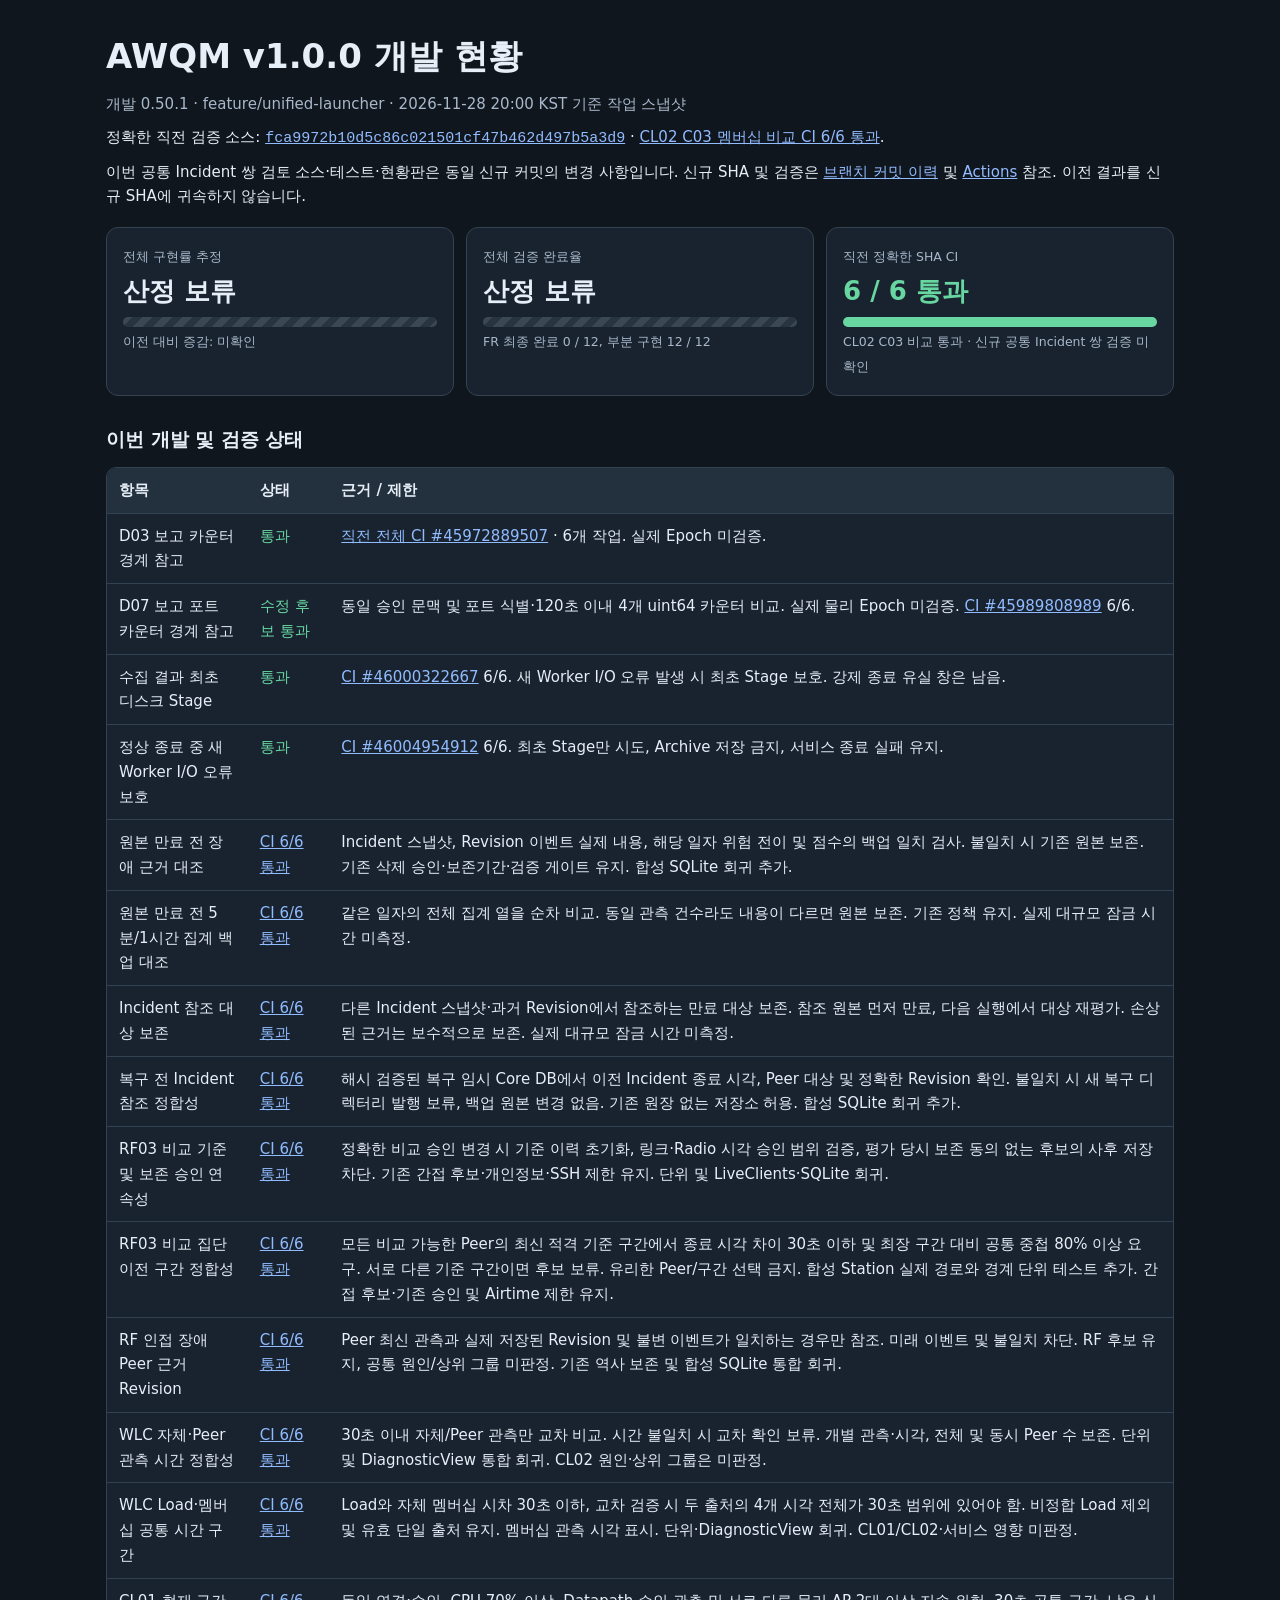
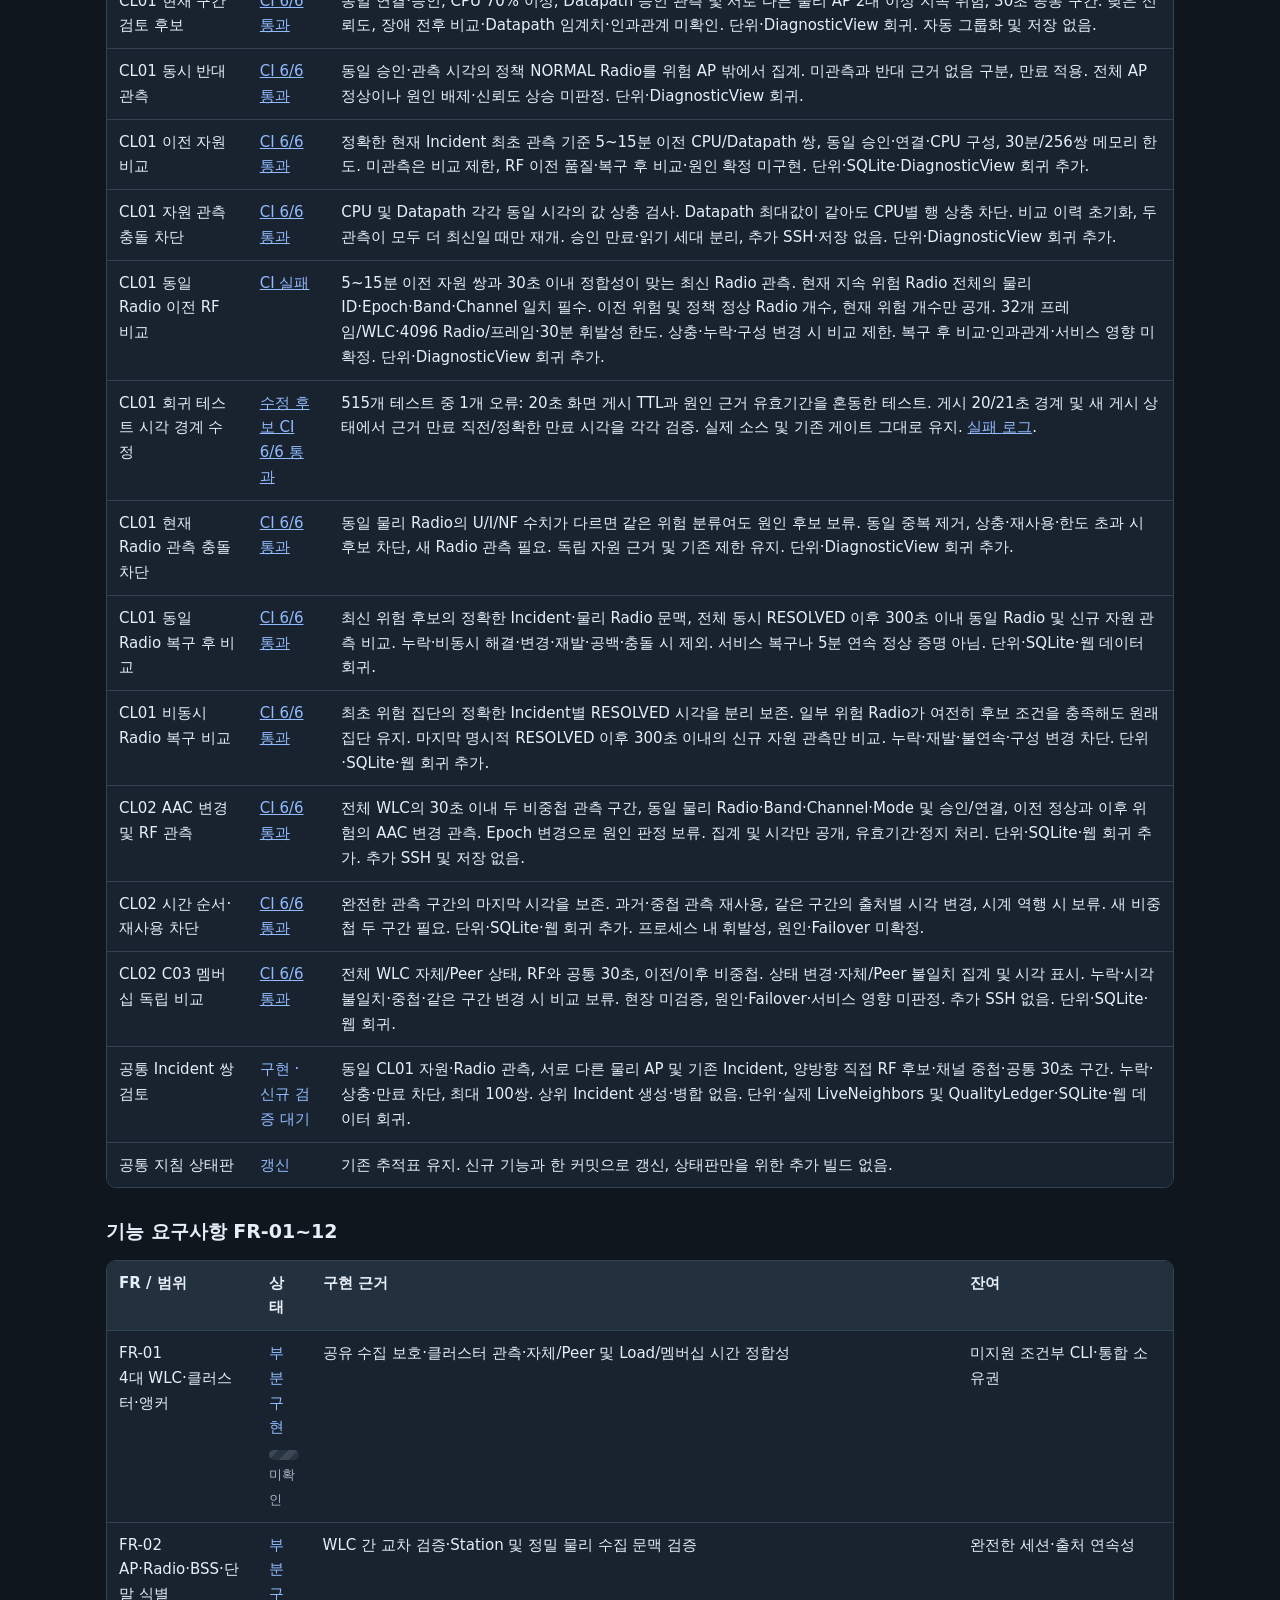
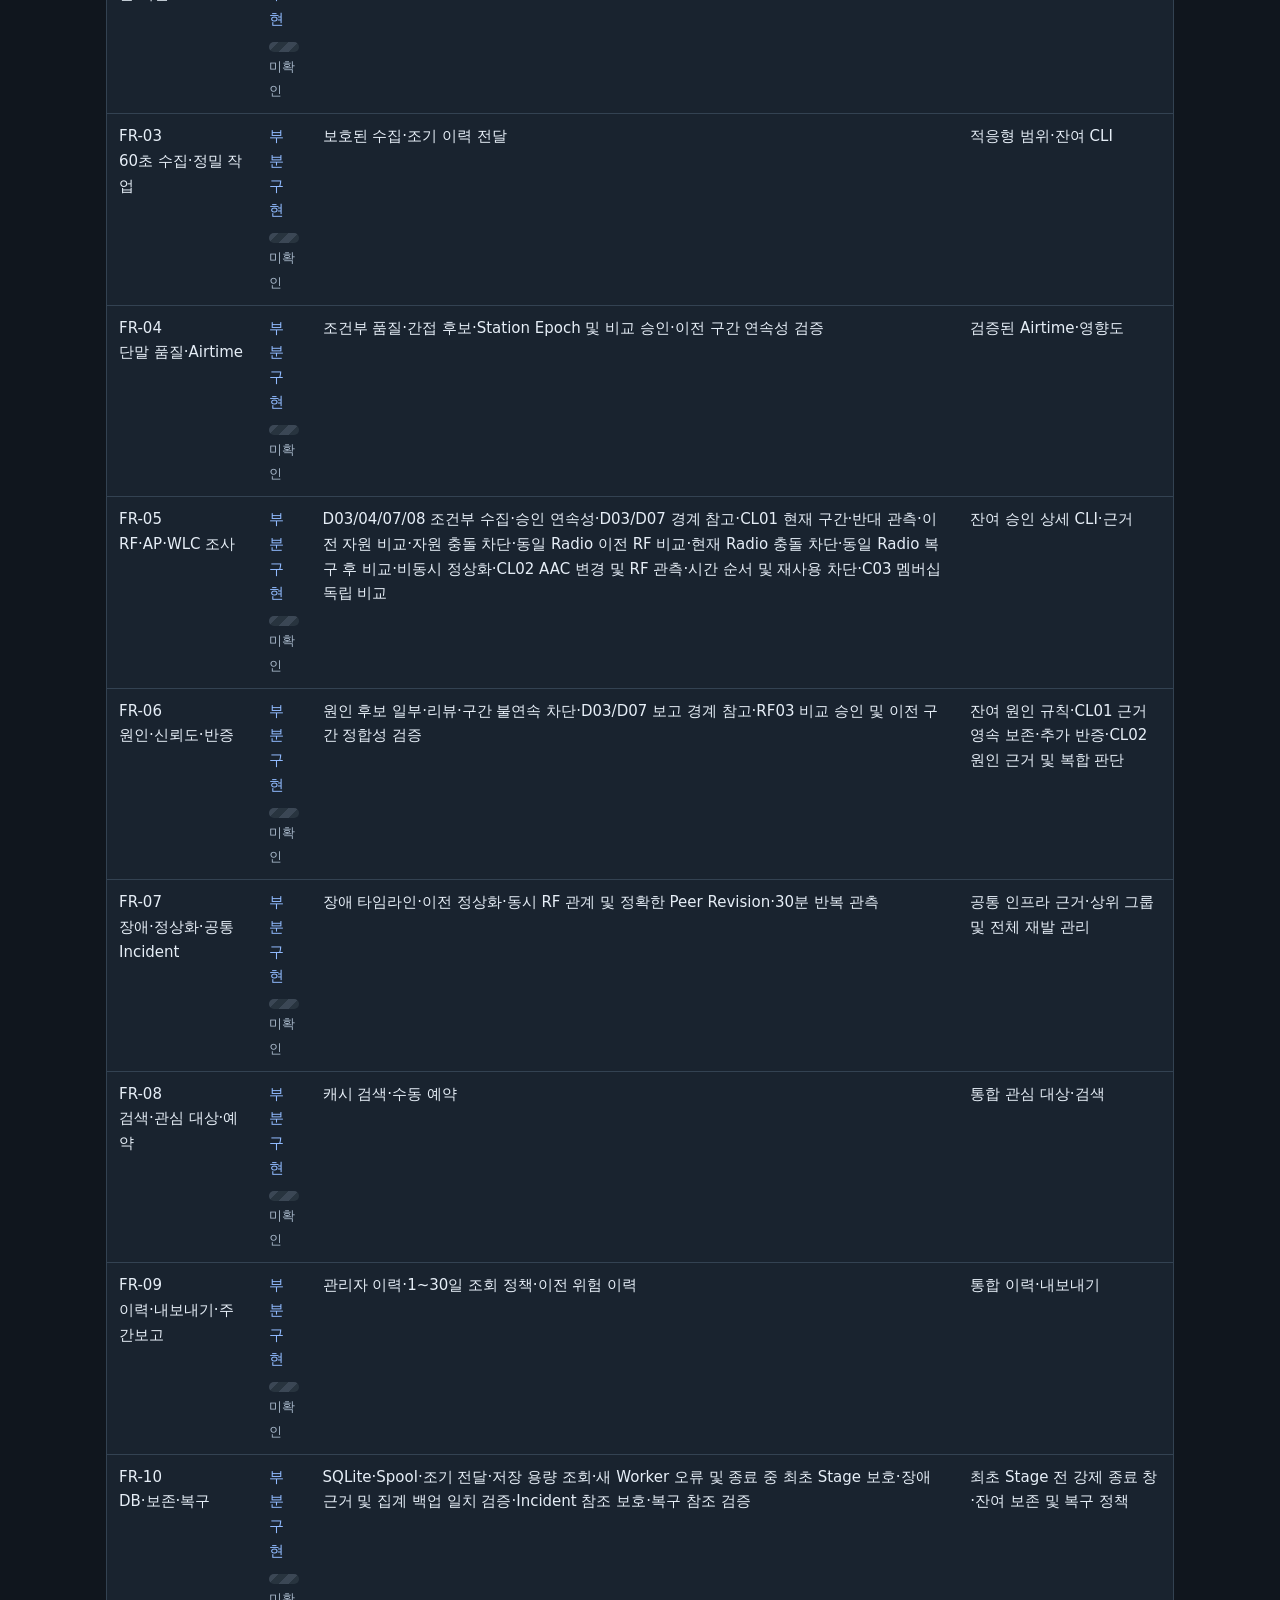
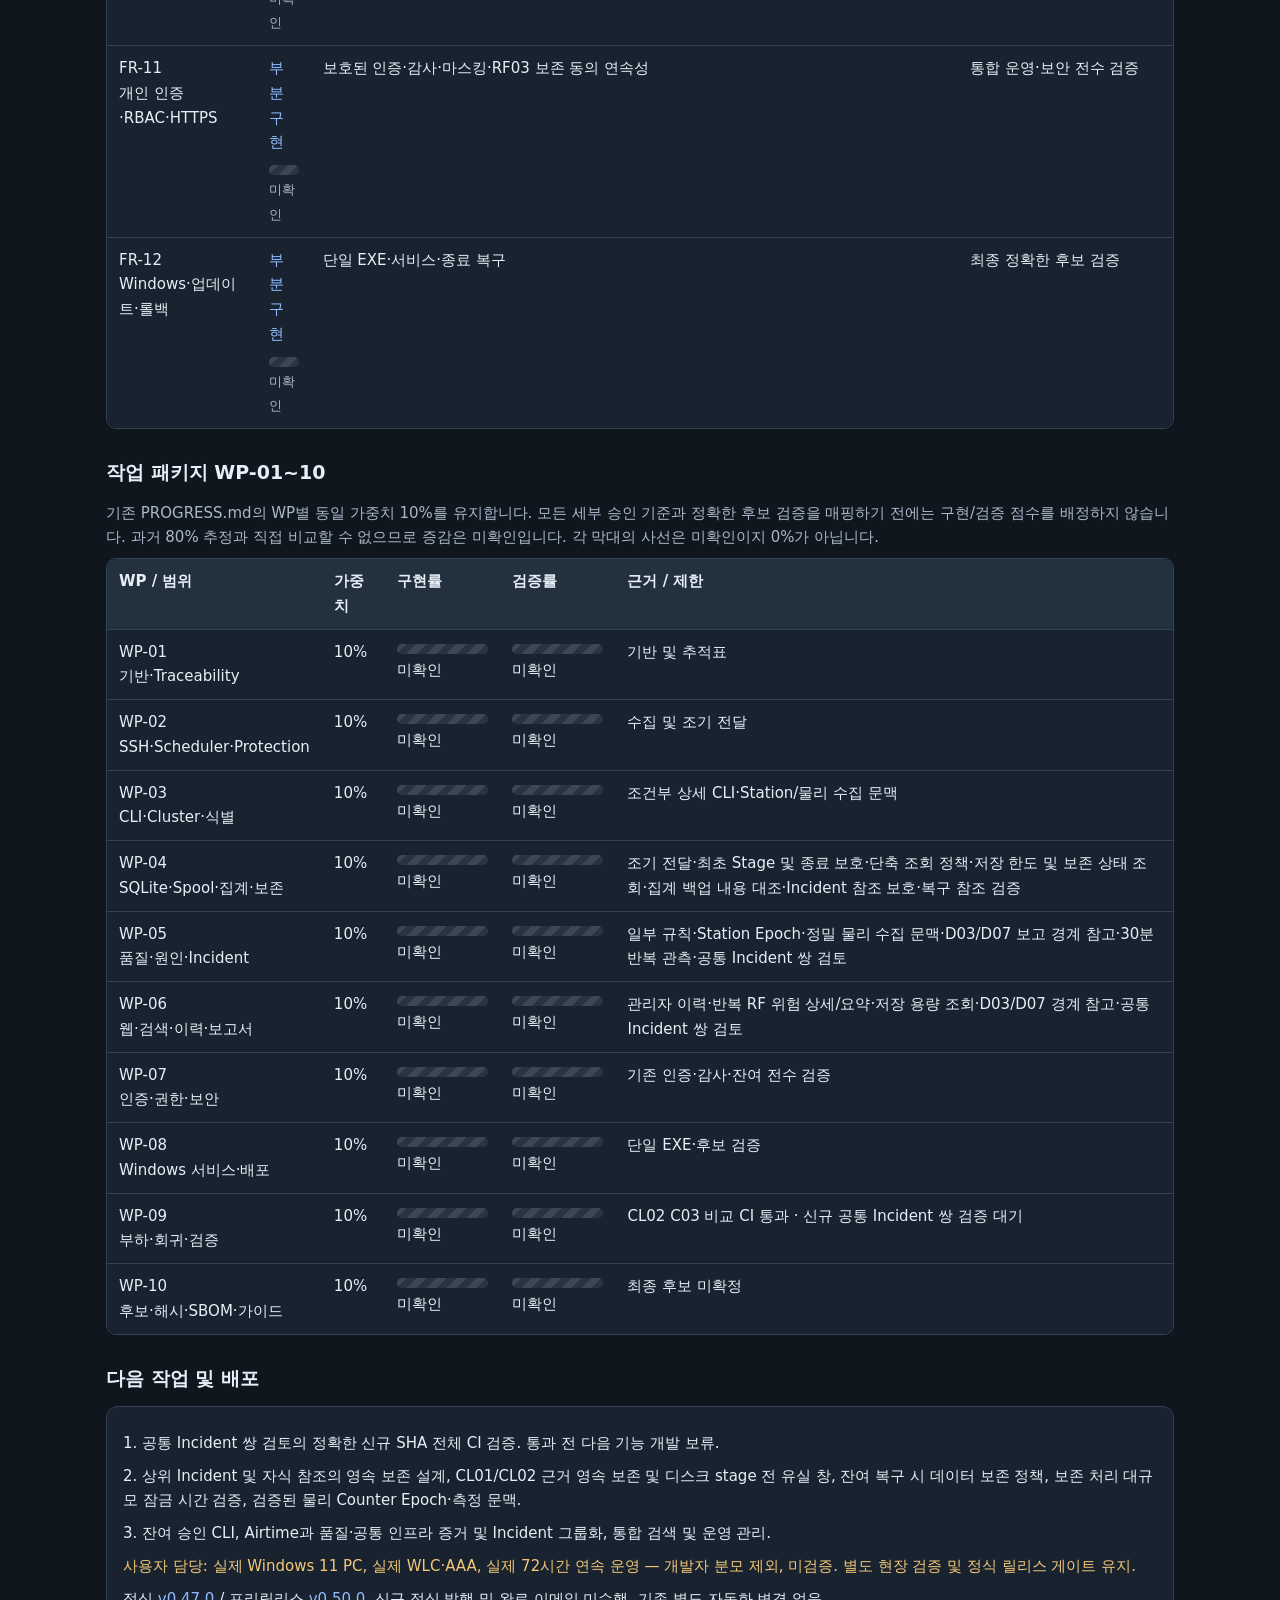
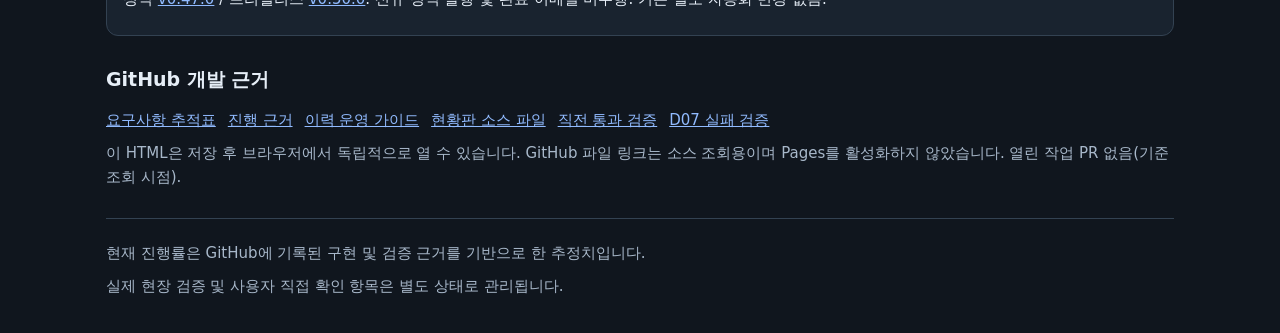
==== commit 08619bb9: "[awqm-full] Review common incident pairs with reciprocal RF and CL01 evidence" ====
--- a/status/index.html
+++ b/status/index.html
@@ -3,11 +3,11 @@
 <style>
 :root{color-scheme:dark;--bg:#10161e;--panel:#19232f;--line:#334252;--muted:#a8b8ca;--text:#e6eef7;--green:#68d6a0;--blue:#91bbff;--amber:#f3c778}*{box-sizing:border-box}body{margin:0;background:var(--bg);color:var(--text);font:15px/1.65 system-ui,"Malgun Gothic",sans-serif}main{max-width:1100px;margin:auto;padding:28px 16px}h1{font-size:clamp(24px,4vw,34px);margin:0 0 6px}h2{font-size:19px;margin:28px 0 12px}p{margin:8px 0}a{color:var(--blue)}code{overflow-wrap:anywhere}small,.muted{color:var(--muted)}.cards{display:grid;grid-template-columns:repeat(auto-fit,minmax(205px,1fr));gap:12px;margin:18px 0}.card{border:1px solid var(--line);border-radius:12px;background:var(--panel);padding:16px}.metric{font-size:26px;font-weight:700;line-height:1.2;margin:7px 0}.bar{height:10px;background:#384653;border-radius:6px;margin:10px 0 2px;overflow:hidden}.bar.unknown{background:repeating-linear-gradient(135deg,#3b4755 0 7px,#28343f 7px 14px)}.bar.pass{background:var(--green)}.ok{color:var(--green)}.partial{color:var(--blue)}.warn{color:var(--amber)}.tablewrap{overflow-x:auto;border:1px solid var(--line);border-radius:10px}table{border-collapse:collapse;width:100%;text-align:left}th,td{padding:10px 12px;border-bottom:1px solid var(--line);vertical-align:top}th{background:#23303d}td{background:var(--panel)}tr:last-child td{border-bottom:none}.wp{min-width:115px}.wp .bar{margin:4px 0}.links{display:flex;flex-wrap:wrap;gap:12px}footer{border-top:1px solid var(--line);margin-top:28px;padding-top:14px;color:var(--muted)}@media(max-width:600px){main{padding:16px 10px}th,td{padding:8px;font-size:13px}.metric{font-size:22px}}
 </style></head><body><main>
-<header><h1>AWQM v1.0.0 개발 현황</h1><p class="muted">개발 0.50.1 · feature/unified-launcher · 2026-11-28 18:59 KST 기준 작업 스냅샷</p><p>정확한 직전 검증 소스: <a href="https://github.com/sebia1993/Aruba-Wireless-Quality-Monitor/commit/ad3eb980a566ca2795f02d97542573da2054575f"><code>ad3eb980a566ca2795f02d97542573da2054575f</code></a> · <a href="https://github.com/sebia1993/Aruba-Wireless-Quality-Monitor/actions/runs/46130613046">CL02 시간 순서·재사용 차단 CI 6/6 통과</a>.</p><p>이번 CL02 C03 멤버십 교차 비교 소스·테스트·현황판은 동일 신규 커밋의 변경 사항입니다. 신규 SHA 및 검증은 <a href="https://github.com/sebia1993/Aruba-Wireless-Quality-Monitor/commits/feature/unified-launcher/">브랜치 커밋 이력</a> 및 <a href="https://github.com/sebia1993/Aruba-Wireless-Quality-Monitor/actions">Actions</a> 참조. 이전 결과를 신규 SHA에 귀속하지 않습니다.</p></header>
+<header><h1>AWQM v1.0.0 개발 현황</h1><p class="muted">개발 0.50.1 · feature/unified-launcher · 2026-11-28 20:00 KST 기준 작업 스냅샷</p><p>정확한 직전 검증 소스: <a href="https://github.com/sebia1993/Aruba-Wireless-Quality-Monitor/commit/fca9972b10d5c86c021501cf47b462d497b5a3d9"><code>fca9972b10d5c86c021501cf47b462d497b5a3d9</code></a> · <a href="https://github.com/sebia1993/Aruba-Wireless-Quality-Monitor/actions/runs/46133218039">CL02 C03 멤버십 비교 CI 6/6 통과</a>.</p><p>이번 공통 Incident 쌍 검토 소스·테스트·현황판은 동일 신규 커밋의 변경 사항입니다. 신규 SHA 및 검증은 <a href="https://github.com/sebia1993/Aruba-Wireless-Quality-Monitor/commits/feature/unified-launcher/">브랜치 커밋 이력</a> 및 <a href="https://github.com/sebia1993/Aruba-Wireless-Quality-Monitor/actions">Actions</a> 참조. 이전 결과를 신규 SHA에 귀속하지 않습니다.</p></header>
 <section class="cards" aria-label="개발 및 검증 지표">
 <div class="card"><small>전체 구현률 추정</small><div class="metric">산정 보류</div><div class="bar unknown" role="img" aria-label="산정 불가, 전체 0~100% 미확인"></div><small>이전 대비 증감: 미확인</small></div>
 <div class="card"><small>전체 검증 완료율</small><div class="metric">산정 보류</div><div class="bar unknown" role="img" aria-label="전체 검증률 미확인"></div><small>FR 최종 완료 0 / 12, 부분 구현 12 / 12</small></div>
-<div class="card"><small>직전 정확한 SHA CI</small><div class="metric ok">6 / 6 통과</div><div class="bar pass" role="img" aria-label="직전 SHA의 6개 작업 모두 통과"></div><small>CL02 재사용 차단 통과 · 신규 C03 비교 검증 미확인</small></div>
+<div class="card"><small>직전 정확한 SHA CI</small><div class="metric ok">6 / 6 통과</div><div class="bar pass" role="img" aria-label="직전 SHA의 6개 작업 모두 통과"></div><small>CL02 C03 비교 통과 · 신규 공통 Incident 쌍 검증 미확인</small></div>
 </section>
 <h2>이번 개발 및 검증 상태</h2><div class="tablewrap"><table><thead><tr><th>항목</th><th>상태</th><th>근거 / 제한</th></tr></thead><tbody>
 <tr><td>D03 보고 카운터 경계 참고</td><td class="ok">통과</td><td><a href="https://github.com/sebia1993/Aruba-Wireless-Quality-Monitor/actions/runs/45972889507">직전 전체 CI #45972889507</a> · 6개 작업. 실제 Epoch 미검증.</td></tr>
@@ -34,12 +34,13 @@
 <tr><td>CL01 비동시 Radio 복구 비교</td><td class="ok"><a href="https://github.com/sebia1993/Aruba-Wireless-Quality-Monitor/actions/runs/46120282086">CI 6/6 통과</a></td><td>최초 위험 집단의 정확한 Incident별 RESOLVED 시각을 분리 보존. 일부 위험 Radio가 여전히 후보 조건을 충족해도 원래 집단 유지. 마지막 명시적 RESOLVED 이후 300초 이내의 신규 자원 관측만 비교. 누락·재발·불연속·구성 변경 차단. 단위·SQLite·웹 회귀 추가.</td></tr>
 <tr><td>CL02 AAC 변경 및 RF 관측</td><td class="ok"><a href="https://github.com/sebia1993/Aruba-Wireless-Quality-Monitor/actions/runs/46127065294">CI 6/6 통과</a></td><td>전체 WLC의 30초 이내 두 비중첩 관측 구간, 동일 물리 Radio·Band·Channel·Mode 및 승인/연결, 이전 정상과 이후 위험의 AAC 변경 관측. Epoch 변경으로 원인 판정 보류. 집계 및 시각만 공개, 유효기간·정지 처리. 단위·SQLite·웹 회귀 추가. 추가 SSH 및 저장 없음.</td></tr>
 <tr><td>CL02 시간 순서·재사용 차단</td><td class="ok"><a href="https://github.com/sebia1993/Aruba-Wireless-Quality-Monitor/actions/runs/46130613046">CI 6/6 통과</a></td><td>완전한 관측 구간의 마지막 시각을 보존. 과거·중첩 관측 재사용, 같은 구간의 출처별 시각 변경, 시계 역행 시 보류. 새 비중첩 두 구간 필요. 단위·SQLite·웹 회귀 추가. 프로세스 내 휘발성, 원인·Failover 미확정.</td></tr>
-<tr><td>CL02 C03 멤버십 독립 비교</td><td class="partial">구현 · 신규 검증 대기</td><td>전체 WLC 자체/Peer 상태, RF와 공통 30초, 이전/이후 비중첩. 상태 변경·자체/Peer 불일치 집계 및 시각 표시. 누락·시각 불일치·중첩·같은 구간 변경 시 비교 보류. 현장 미검증, 원인·Failover·서비스 영향 미판정. 추가 SSH 없음. 단위·SQLite·웹 회귀.</td></tr>
+<tr><td>CL02 C03 멤버십 독립 비교</td><td class="ok"><a href="https://github.com/sebia1993/Aruba-Wireless-Quality-Monitor/actions/runs/46133218039">CI 6/6 통과</a></td><td>전체 WLC 자체/Peer 상태, RF와 공통 30초, 이전/이후 비중첩. 상태 변경·자체/Peer 불일치 집계 및 시각 표시. 누락·시각 불일치·중첩·같은 구간 변경 시 비교 보류. 현장 미검증, 원인·Failover·서비스 영향 미판정. 추가 SSH 없음. 단위·SQLite·웹 회귀.</td></tr>
+<tr><td>공통 Incident 쌍 검토</td><td class="partial">구현 · 신규 검증 대기</td><td>동일 CL01 자원·Radio 관측, 서로 다른 물리 AP 및 기존 Incident, 양방향 직접 RF 후보·채널 중첩·공통 30초 구간. 누락·상충·만료 차단, 최대 100쌍. 상위 Incident 생성·병합 없음. 단위·실제 LiveNeighbors 및 QualityLedger·SQLite·웹 데이터 회귀.</td></tr>
 <tr><td>공통 지침 상태판</td><td class="partial">갱신</td><td>기존 추적표 유지. 신규 기능과 한 커밋으로 갱신, 상태판만을 위한 추가 빌드 없음.</td></tr>
 </tbody></table></div>
 <h2>기능 요구사항 FR-01~12</h2><div class="tablewrap"><table><thead><tr><th>FR / 범위</th><th>상태</th><th>구현 근거</th><th>잔여</th></tr></thead><tbody><tr><td>FR-01<br>4대 WLC·클러스터·앵커</td><td class="partial">부분 구현<div class="bar unknown" role="img" aria-label="세부 구현률 산정 불가"></div><small>미확인</small></td><td>공유 수집 보호·클러스터 관측·자체/Peer 및 Load/멤버십 시간 정합성</td><td>미지원 조건부 CLI·통합 소유권</td></tr><tr><td>FR-02<br>AP·Radio·BSS·단말 식별</td><td class="partial">부분 구현<div class="bar unknown" role="img" aria-label="세부 구현률 산정 불가"></div><small>미확인</small></td><td>WLC 간 교차 검증·Station 및 정밀 물리 수집 문맥 검증</td><td>완전한 세션·출처 연속성</td></tr><tr><td>FR-03<br>60초 수집·정밀 작업</td><td class="partial">부분 구현<div class="bar unknown" role="img" aria-label="세부 구현률 산정 불가"></div><small>미확인</small></td><td>보호된 수집·조기 이력 전달</td><td>적응형 범위·잔여 CLI</td></tr><tr><td>FR-04<br>단말 품질·Airtime</td><td class="partial">부분 구현<div class="bar unknown" role="img" aria-label="세부 구현률 산정 불가"></div><small>미확인</small></td><td>조건부 품질·간접 후보·Station Epoch 및 비교 승인·이전 구간 연속성 검증</td><td>검증된 Airtime·영향도</td></tr><tr><td>FR-05<br>RF·AP·WLC 조사</td><td class="partial">부분 구현<div class="bar unknown" role="img" aria-label="세부 구현률 산정 불가"></div><small>미확인</small></td><td>D03/04/07/08 조건부 수집·승인 연속성·D03/D07 경계 참고·CL01 현재 구간·반대 관측·이전 자원 비교·자원 충돌 차단·동일 Radio 이전 RF 비교·현재 Radio 충돌 차단·동일 Radio 복구 후 비교·비동시 정상화·CL02 AAC 변경 및 RF 관측·시간 순서 및 재사용 차단·C03 멤버십 독립 비교</td><td>잔여 승인 상세 CLI·근거</td></tr><tr><td>FR-06<br>원인·신뢰도·반증</td><td class="partial">부분 구현<div class="bar unknown" role="img" aria-label="세부 구현률 산정 불가"></div><small>미확인</small></td><td>원인 후보 일부·리뷰·구간 불연속 차단·D03/D07 보고 경계 참고·RF03 비교 승인 및 이전 구간 정합성 검증</td><td>잔여 원인 규칙·CL01 근거 영속 보존·추가 반증·CL02 원인 근거 및 복합 판단</td></tr><tr><td>FR-07<br>장애·정상화·공통 Incident</td><td class="partial">부분 구현<div class="bar unknown" role="img" aria-label="세부 구현률 산정 불가"></div><small>미확인</small></td><td>장애 타임라인·이전 정상화·동시 RF 관계 및 정확한 Peer Revision·30분 반복 관측</td><td>공통 인프라 근거·상위 그룹 및 전체 재발 관리</td></tr><tr><td>FR-08<br>검색·관심 대상·예약</td><td class="partial">부분 구현<div class="bar unknown" role="img" aria-label="세부 구현률 산정 불가"></div><small>미확인</small></td><td>캐시 검색·수동 예약</td><td>통합 관심 대상·검색</td></tr><tr><td>FR-09<br>이력·내보내기·주간보고</td><td class="partial">부분 구현<div class="bar unknown" role="img" aria-label="세부 구현률 산정 불가"></div><small>미확인</small></td><td>관리자 이력·1~30일 조회 정책·이전 위험 이력</td><td>통합 이력·내보내기</td></tr><tr><td>FR-10<br>DB·보존·복구</td><td class="partial">부분 구현<div class="bar unknown" role="img" aria-label="세부 구현률 산정 불가"></div><small>미확인</small></td><td>SQLite·Spool·조기 전달·저장 용량 조회·새 Worker 오류 및 종료 중 최초 Stage 보호·장애 근거 및 집계 백업 일치 검증·Incident 참조 보호·복구 참조 검증</td><td>최초 Stage 전 강제 종료 창·잔여 보존 및 복구 정책</td></tr><tr><td>FR-11<br>개인 인증·RBAC·HTTPS</td><td class="partial">부분 구현<div class="bar unknown" role="img" aria-label="세부 구현률 산정 불가"></div><small>미확인</small></td><td>보호된 인증·감사·마스킹·RF03 보존 동의 연속성</td><td>통합 운영·보안 전수 검증</td></tr><tr><td>FR-12<br>Windows·업데이트·롤백</td><td class="partial">부분 구현<div class="bar unknown" role="img" aria-label="세부 구현률 산정 불가"></div><small>미확인</small></td><td>단일 EXE·서비스·종료 복구</td><td>최종 정확한 후보 검증</td></tr></tbody></table></div>
 <h2>작업 패키지 WP-01~10</h2><p class="muted">기존 PROGRESS.md의 WP별 동일 가중치 10%를 유지합니다. 모든 세부 승인 기준과 정확한 후보 검증을 매핑하기 전에는 구현/검증 점수를 배정하지 않습니다. 과거 80% 추정과 직접 비교할 수 없으므로 증감은 미확인입니다. 각 막대의 사선은 미확인이지 0%가 아닙니다.</p>
-<div class="tablewrap"><table><thead><tr><th>WP / 범위</th><th>가중치</th><th>구현률</th><th>검증률</th><th>근거 / 제한</th></tr></thead><tbody><tr><td>WP-01<br>기반·Traceability</td><td>10%</td><td class="wp"><div class="bar unknown" aria-hidden="true"></div>미확인</td><td class="wp"><div class="bar unknown" aria-hidden="true"></div>미확인</td><td>기반 및 추적표</td></tr><tr><td>WP-02<br>SSH·Scheduler·Protection</td><td>10%</td><td class="wp"><div class="bar unknown" aria-hidden="true"></div>미확인</td><td class="wp"><div class="bar unknown" aria-hidden="true"></div>미확인</td><td>수집 및 조기 전달</td></tr><tr><td>WP-03<br>CLI·Cluster·식별</td><td>10%</td><td class="wp"><div class="bar unknown" aria-hidden="true"></div>미확인</td><td class="wp"><div class="bar unknown" aria-hidden="true"></div>미확인</td><td>조건부 상세 CLI·Station/물리 수집 문맥</td></tr><tr><td>WP-04<br>SQLite·Spool·집계·보존</td><td>10%</td><td class="wp"><div class="bar unknown" aria-hidden="true"></div>미확인</td><td class="wp"><div class="bar unknown" aria-hidden="true"></div>미확인</td><td>조기 전달·최초 Stage 및 종료 보호·단축 조회 정책·저장 한도 및 보존 상태 조회·집계 백업 내용 대조·Incident 참조 보호·복구 참조 검증</td></tr><tr><td>WP-05<br>품질·원인·Incident</td><td>10%</td><td class="wp"><div class="bar unknown" aria-hidden="true"></div>미확인</td><td class="wp"><div class="bar unknown" aria-hidden="true"></div>미확인</td><td>일부 규칙·Station Epoch·정밀 물리 수집 문맥·D03/D07 보고 경계 참고·30분 반복 관측</td></tr><tr><td>WP-06<br>웹·검색·이력·보고서</td><td>10%</td><td class="wp"><div class="bar unknown" aria-hidden="true"></div>미확인</td><td class="wp"><div class="bar unknown" aria-hidden="true"></div>미확인</td><td>관리자 이력·반복 RF 위험 상세/요약·저장 용량 조회·D03/D07 경계 참고</td></tr><tr><td>WP-07<br>인증·권한·보안</td><td>10%</td><td class="wp"><div class="bar unknown" aria-hidden="true"></div>미확인</td><td class="wp"><div class="bar unknown" aria-hidden="true"></div>미확인</td><td>기존 인증·감사·잔여 전수 검증</td></tr><tr><td>WP-08<br>Windows 서비스·배포</td><td>10%</td><td class="wp"><div class="bar unknown" aria-hidden="true"></div>미확인</td><td class="wp"><div class="bar unknown" aria-hidden="true"></div>미확인</td><td>단일 EXE·후보 검증</td></tr><tr><td>WP-09<br>부하·회귀·검증</td><td>10%</td><td class="wp"><div class="bar unknown" aria-hidden="true"></div>미확인</td><td class="wp"><div class="bar unknown" aria-hidden="true"></div>미확인</td><td>CL02 시간 순서 CI 통과 · 신규 C03 비교 검증 대기</td></tr><tr><td>WP-10<br>후보·해시·SBOM·가이드</td><td>10%</td><td class="wp"><div class="bar unknown" aria-hidden="true"></div>미확인</td><td class="wp"><div class="bar unknown" aria-hidden="true"></div>미확인</td><td>최종 후보 미확정</td></tr></tbody></table></div>
-<h2>다음 작업 및 배포</h2><div class="card"><p>1. CL02 C03 멤버십 비교의 정확한 신규 SHA 전체 CI 검증. 통과 전 다음 기능 개발 보류.</p><p>2. CL02 추가 근거 및 CL01 근거 영속 보존 및 디스크 stage 전 유실 창, 잔여 복구 시 데이터 보존 정책, 보존 처리 대규모 잠금 시간 검증, 검증된 물리 Counter Epoch·측정 문맥.</p><p>3. 잔여 승인 CLI, Airtime과 품질·공통 인프라 증거 및 Incident 그룹화, 통합 검색 및 운영 관리.</p><p class="warn">사용자 담당: 실제 Windows 11 PC, 실제 WLC·AAA, 실제 72시간 연속 운영 — 개발자 분모 제외, 미검증. 별도 현장 검증 및 정식 릴리스 게이트 유지.</p><p>정식 <a href="https://github.com/sebia1993/Aruba-Wireless-Quality-Monitor/releases/tag/v0.47.0">v0.47.0</a> / 프리릴리스 <a href="https://github.com/sebia1993/Aruba-Wireless-Quality-Monitor/releases/tag/v0.50.0">v0.50.0</a>. 신규 정식 발행 및 완료 이메일 미수행. 기존 별도 자동화 변경 없음.</p></div>
-<h2>GitHub 개발 근거</h2><div class="links"><a href="https://github.com/sebia1993/Aruba-Wireless-Quality-Monitor/blob/feature/unified-launcher/docs/V1_REQUIREMENTS_TRACKER.md">요구사항 추적표</a><a href="https://github.com/sebia1993/Aruba-Wireless-Quality-Monitor/blob/feature/unified-launcher/docs/PROGRESS.md">진행 근거</a><a href="https://github.com/sebia1993/Aruba-Wireless-Quality-Monitor/blob/feature/unified-launcher/docs/SELECTED_DETAIL_HISTORY.md">이력 운영 가이드</a><a href="https://github.com/sebia1993/Aruba-Wireless-Quality-Monitor/blob/feature/unified-launcher/status/index.html">현황판 소스 파일</a><a href="https://github.com/sebia1993/Aruba-Wireless-Quality-Monitor/actions/runs/46130613046">직전 통과 검증</a><a href="https://github.com/sebia1993/Aruba-Wireless-Quality-Monitor/actions/runs/45983198914">D07 실패 검증</a></div><p class="muted">이 HTML은 저장 후 브라우저에서 독립적으로 열 수 있습니다. GitHub 파일 링크는 소스 조회용이며 Pages를 활성화하지 않았습니다. 열린 작업 PR 없음(기준 조회 시점).</p>
+<div class="tablewrap"><table><thead><tr><th>WP / 범위</th><th>가중치</th><th>구현률</th><th>검증률</th><th>근거 / 제한</th></tr></thead><tbody><tr><td>WP-01<br>기반·Traceability</td><td>10%</td><td class="wp"><div class="bar unknown" aria-hidden="true"></div>미확인</td><td class="wp"><div class="bar unknown" aria-hidden="true"></div>미확인</td><td>기반 및 추적표</td></tr><tr><td>WP-02<br>SSH·Scheduler·Protection</td><td>10%</td><td class="wp"><div class="bar unknown" aria-hidden="true"></div>미확인</td><td class="wp"><div class="bar unknown" aria-hidden="true"></div>미확인</td><td>수집 및 조기 전달</td></tr><tr><td>WP-03<br>CLI·Cluster·식별</td><td>10%</td><td class="wp"><div class="bar unknown" aria-hidden="true"></div>미확인</td><td class="wp"><div class="bar unknown" aria-hidden="true"></div>미확인</td><td>조건부 상세 CLI·Station/물리 수집 문맥</td></tr><tr><td>WP-04<br>SQLite·Spool·집계·보존</td><td>10%</td><td class="wp"><div class="bar unknown" aria-hidden="true"></div>미확인</td><td class="wp"><div class="bar unknown" aria-hidden="true"></div>미확인</td><td>조기 전달·최초 Stage 및 종료 보호·단축 조회 정책·저장 한도 및 보존 상태 조회·집계 백업 내용 대조·Incident 참조 보호·복구 참조 검증</td></tr><tr><td>WP-05<br>품질·원인·Incident</td><td>10%</td><td class="wp"><div class="bar unknown" aria-hidden="true"></div>미확인</td><td class="wp"><div class="bar unknown" aria-hidden="true"></div>미확인</td><td>일부 규칙·Station Epoch·정밀 물리 수집 문맥·D03/D07 보고 경계 참고·30분 반복 관측·공통 Incident 쌍 검토</td></tr><tr><td>WP-06<br>웹·검색·이력·보고서</td><td>10%</td><td class="wp"><div class="bar unknown" aria-hidden="true"></div>미확인</td><td class="wp"><div class="bar unknown" aria-hidden="true"></div>미확인</td><td>관리자 이력·반복 RF 위험 상세/요약·저장 용량 조회·D03/D07 경계 참고·공통 Incident 쌍 검토</td></tr><tr><td>WP-07<br>인증·권한·보안</td><td>10%</td><td class="wp"><div class="bar unknown" aria-hidden="true"></div>미확인</td><td class="wp"><div class="bar unknown" aria-hidden="true"></div>미확인</td><td>기존 인증·감사·잔여 전수 검증</td></tr><tr><td>WP-08<br>Windows 서비스·배포</td><td>10%</td><td class="wp"><div class="bar unknown" aria-hidden="true"></div>미확인</td><td class="wp"><div class="bar unknown" aria-hidden="true"></div>미확인</td><td>단일 EXE·후보 검증</td></tr><tr><td>WP-09<br>부하·회귀·검증</td><td>10%</td><td class="wp"><div class="bar unknown" aria-hidden="true"></div>미확인</td><td class="wp"><div class="bar unknown" aria-hidden="true"></div>미확인</td><td>CL02 C03 비교 CI 통과 · 신규 공통 Incident 쌍 검증 대기</td></tr><tr><td>WP-10<br>후보·해시·SBOM·가이드</td><td>10%</td><td class="wp"><div class="bar unknown" aria-hidden="true"></div>미확인</td><td class="wp"><div class="bar unknown" aria-hidden="true"></div>미확인</td><td>최종 후보 미확정</td></tr></tbody></table></div>
+<h2>다음 작업 및 배포</h2><div class="card"><p>1. 공통 Incident 쌍 검토의 정확한 신규 SHA 전체 CI 검증. 통과 전 다음 기능 개발 보류.</p><p>2. 상위 Incident 및 자식 참조의 영속 보존 설계, CL01/CL02 근거 영속 보존 및 디스크 stage 전 유실 창, 잔여 복구 시 데이터 보존 정책, 보존 처리 대규모 잠금 시간 검증, 검증된 물리 Counter Epoch·측정 문맥.</p><p>3. 잔여 승인 CLI, Airtime과 품질·공통 인프라 증거 및 Incident 그룹화, 통합 검색 및 운영 관리.</p><p class="warn">사용자 담당: 실제 Windows 11 PC, 실제 WLC·AAA, 실제 72시간 연속 운영 — 개발자 분모 제외, 미검증. 별도 현장 검증 및 정식 릴리스 게이트 유지.</p><p>정식 <a href="https://github.com/sebia1993/Aruba-Wireless-Quality-Monitor/releases/tag/v0.47.0">v0.47.0</a> / 프리릴리스 <a href="https://github.com/sebia1993/Aruba-Wireless-Quality-Monitor/releases/tag/v0.50.0">v0.50.0</a>. 신규 정식 발행 및 완료 이메일 미수행. 기존 별도 자동화 변경 없음.</p></div>
+<h2>GitHub 개발 근거</h2><div class="links"><a href="https://github.com/sebia1993/Aruba-Wireless-Quality-Monitor/blob/feature/unified-launcher/docs/V1_REQUIREMENTS_TRACKER.md">요구사항 추적표</a><a href="https://github.com/sebia1993/Aruba-Wireless-Quality-Monitor/blob/feature/unified-launcher/docs/PROGRESS.md">진행 근거</a><a href="https://github.com/sebia1993/Aruba-Wireless-Quality-Monitor/blob/feature/unified-launcher/docs/SELECTED_DETAIL_HISTORY.md">이력 운영 가이드</a><a href="https://github.com/sebia1993/Aruba-Wireless-Quality-Monitor/blob/feature/unified-launcher/status/index.html">현황판 소스 파일</a><a href="https://github.com/sebia1993/Aruba-Wireless-Quality-Monitor/actions/runs/46133218039">직전 통과 검증</a><a href="https://github.com/sebia1993/Aruba-Wireless-Quality-Monitor/actions/runs/45983198914">D07 실패 검증</a></div><p class="muted">이 HTML은 저장 후 브라우저에서 독립적으로 열 수 있습니다. GitHub 파일 링크는 소스 조회용이며 Pages를 활성화하지 않았습니다. 열린 작업 PR 없음(기준 조회 시점).</p>
 <footer><p>현재 진행률은 GitHub에 기록된 구현 및 검증 근거를 기반으로 한 추정치입니다.</p><p>실제 현장 검증 및 사용자 직접 확인 항목은 별도 상태로 관리됩니다.</p></footer></main></body></html>
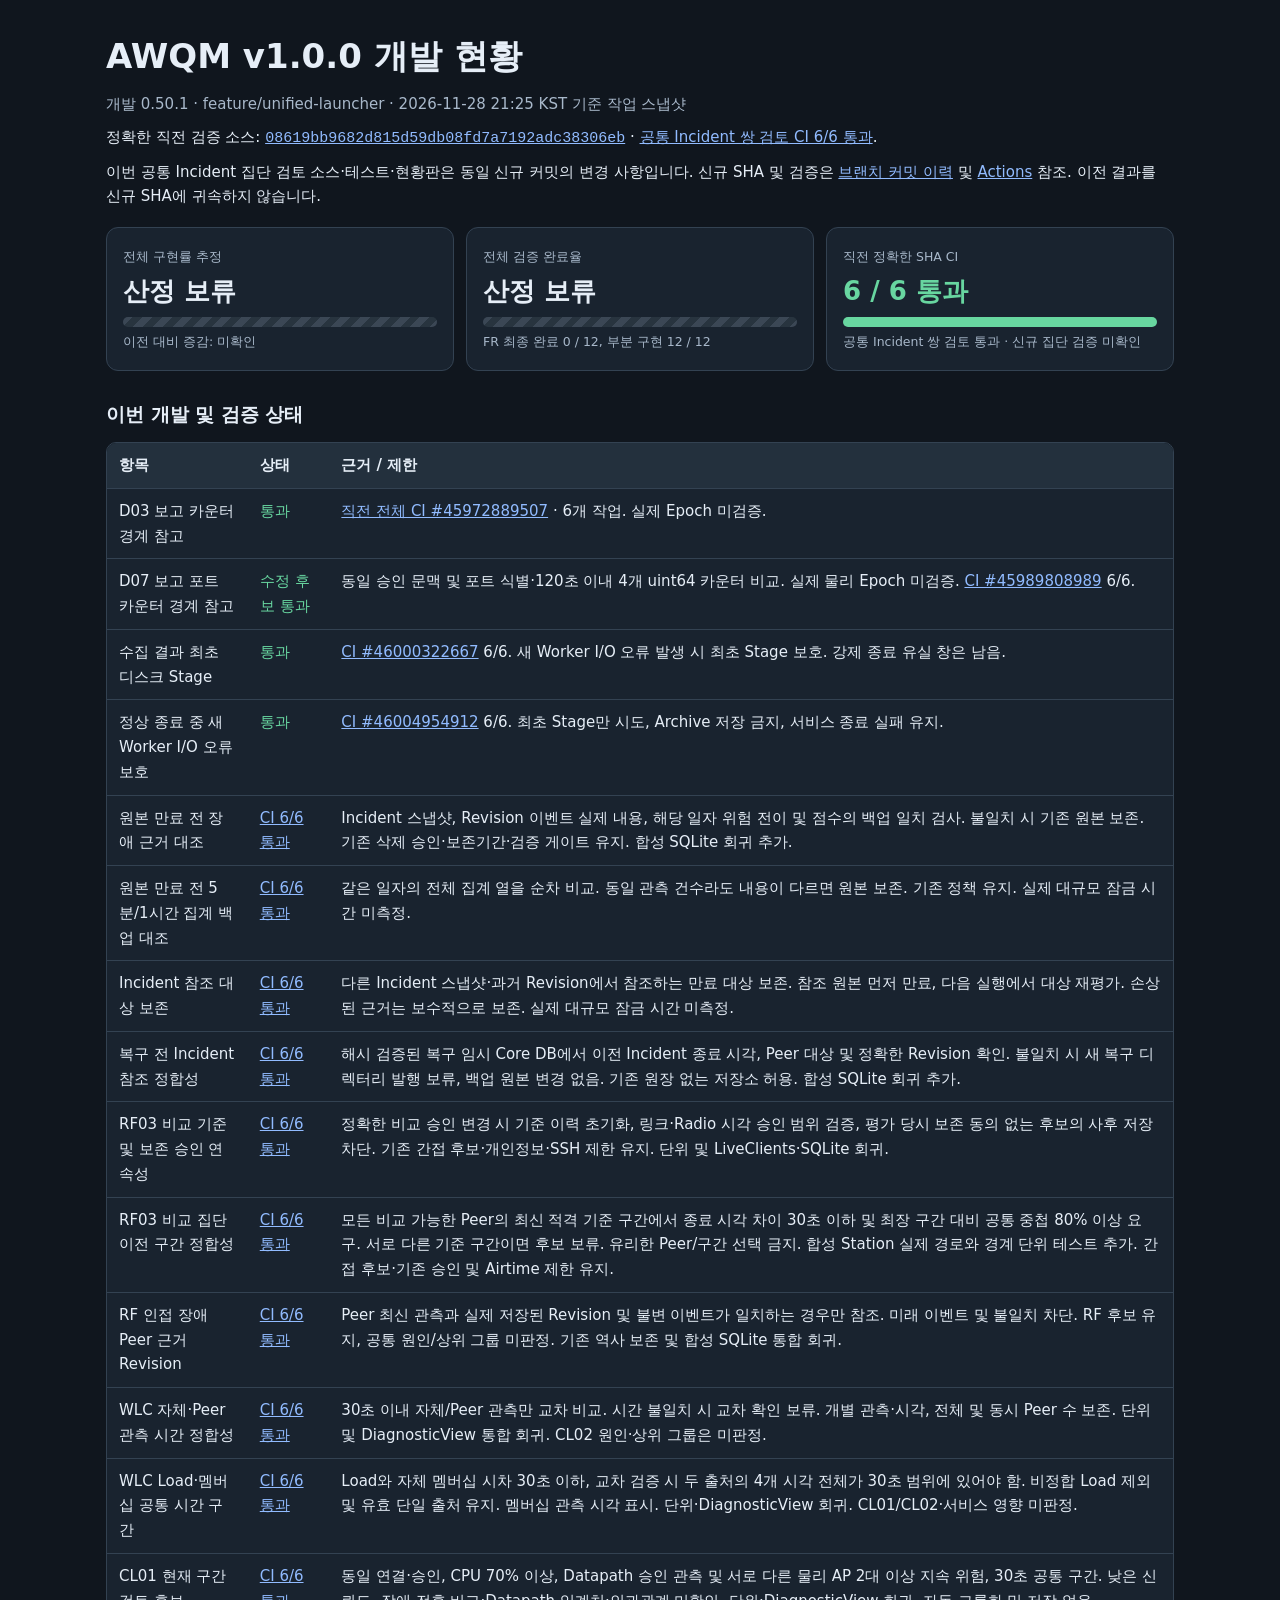
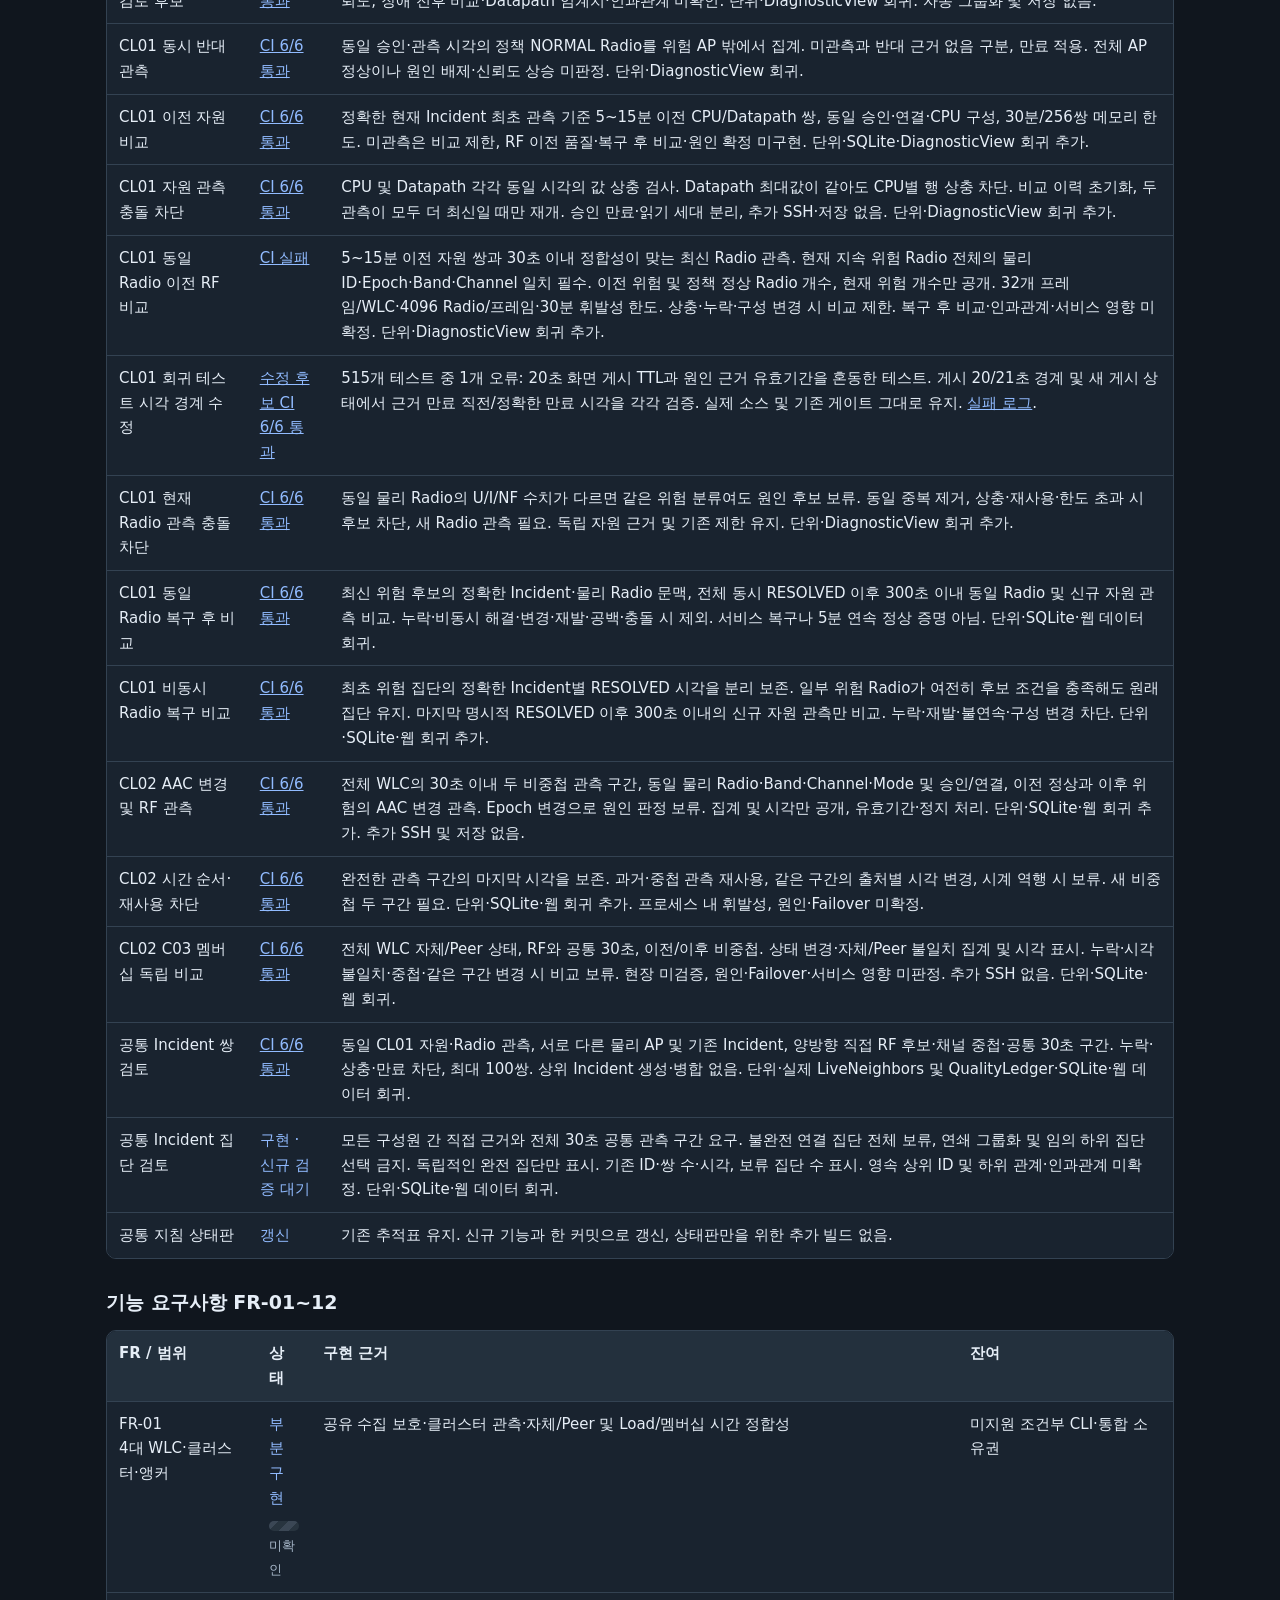
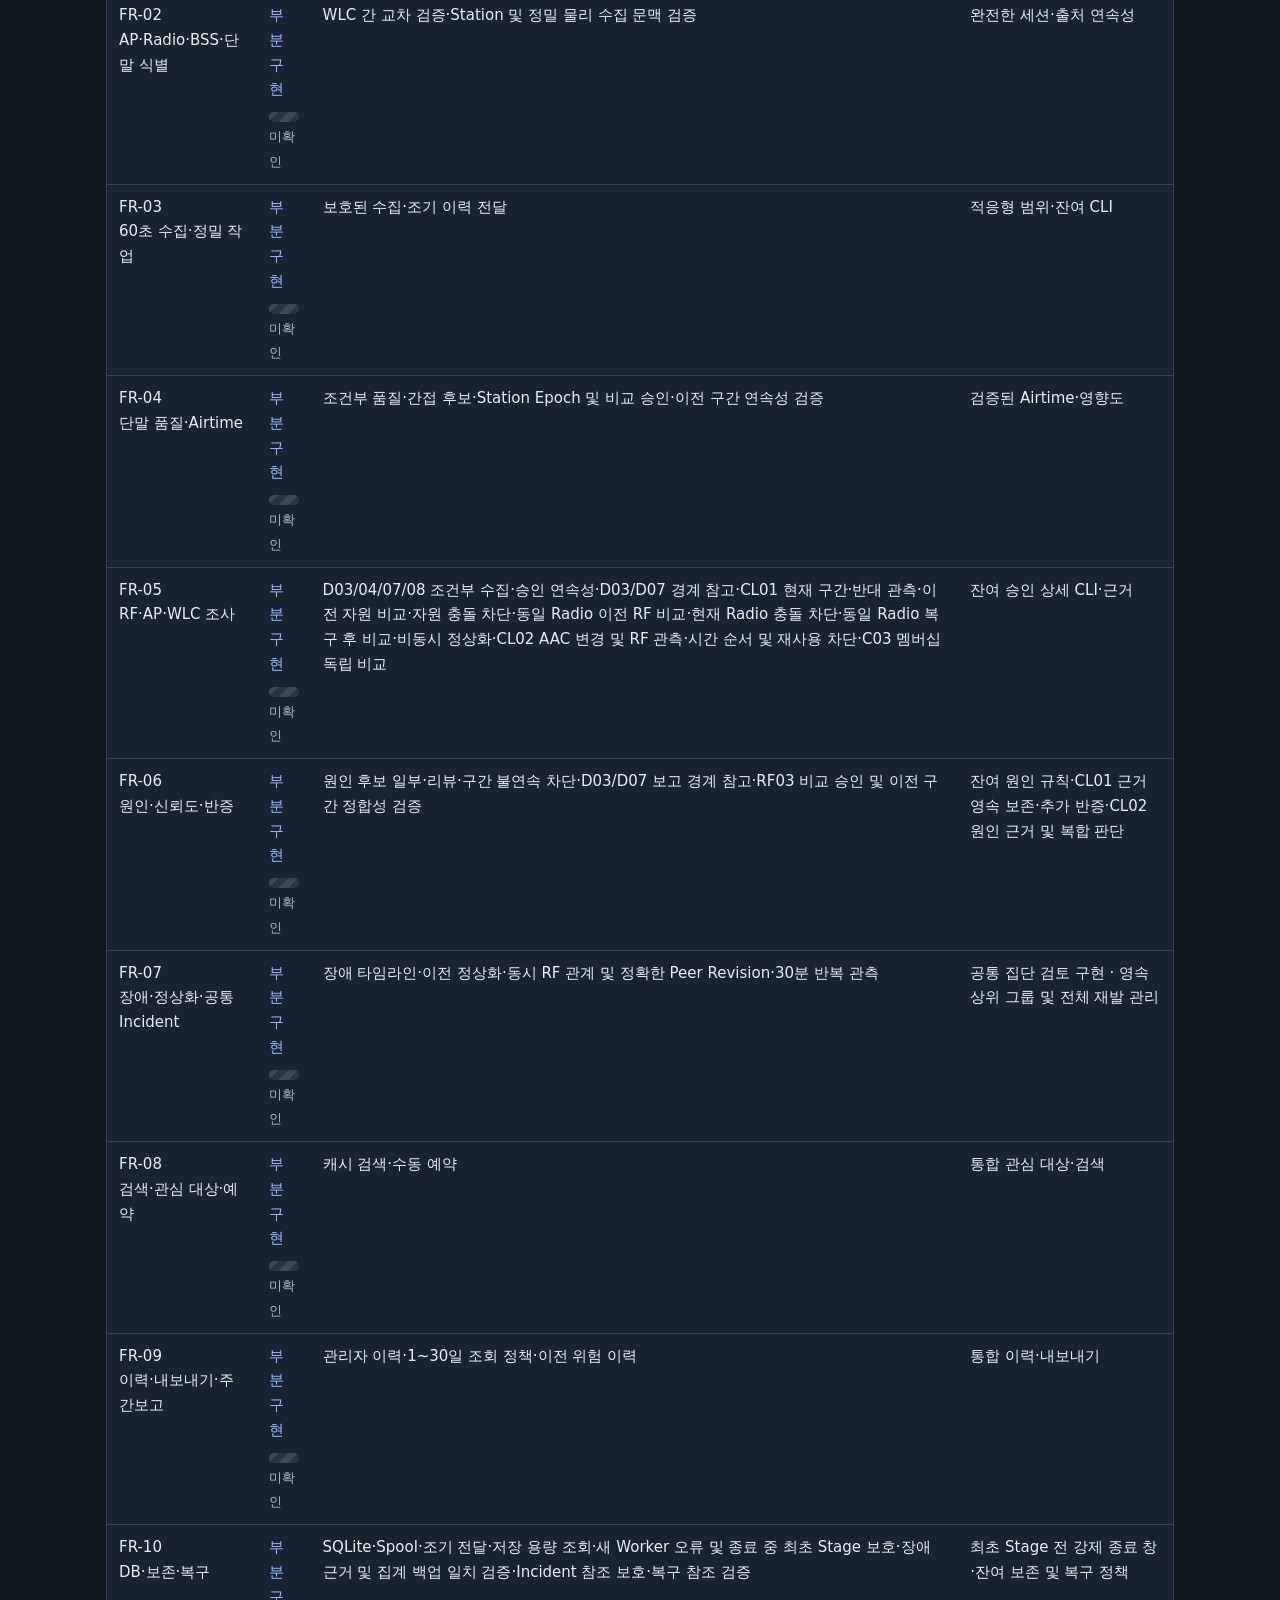
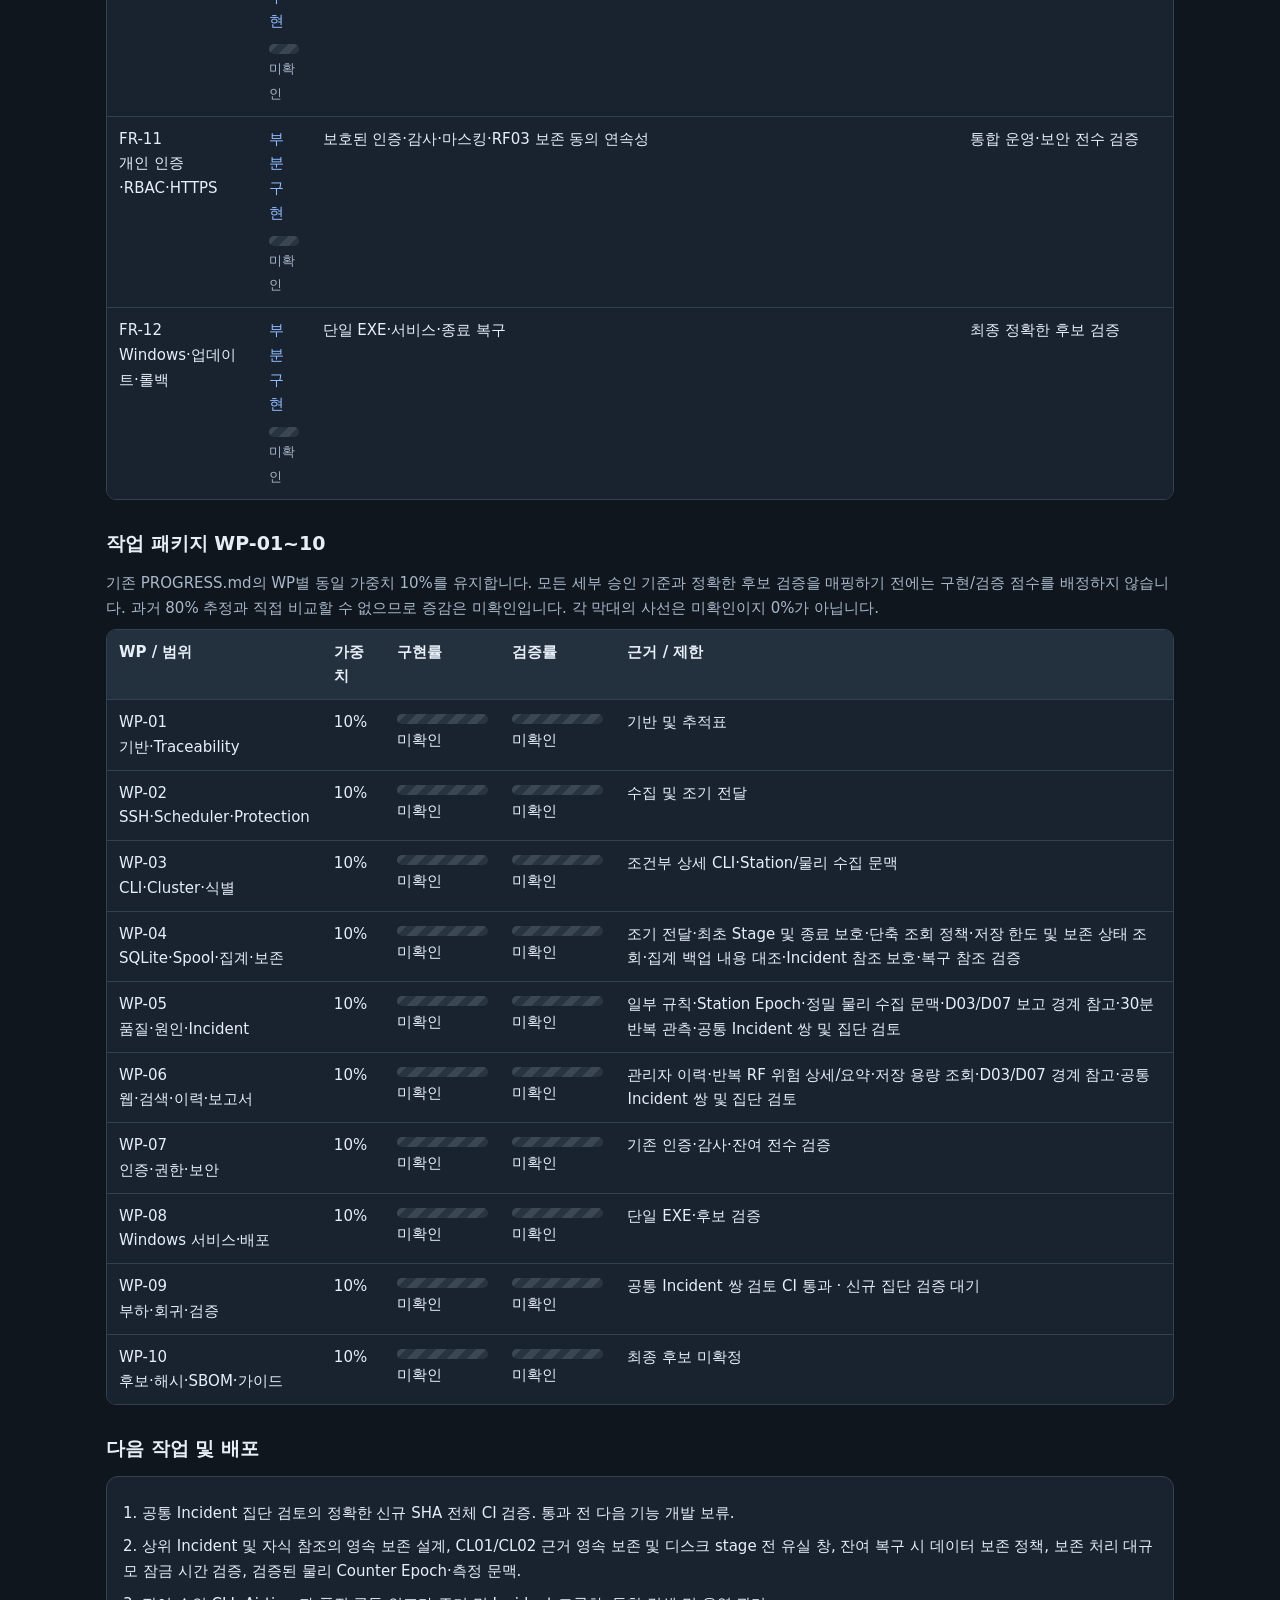
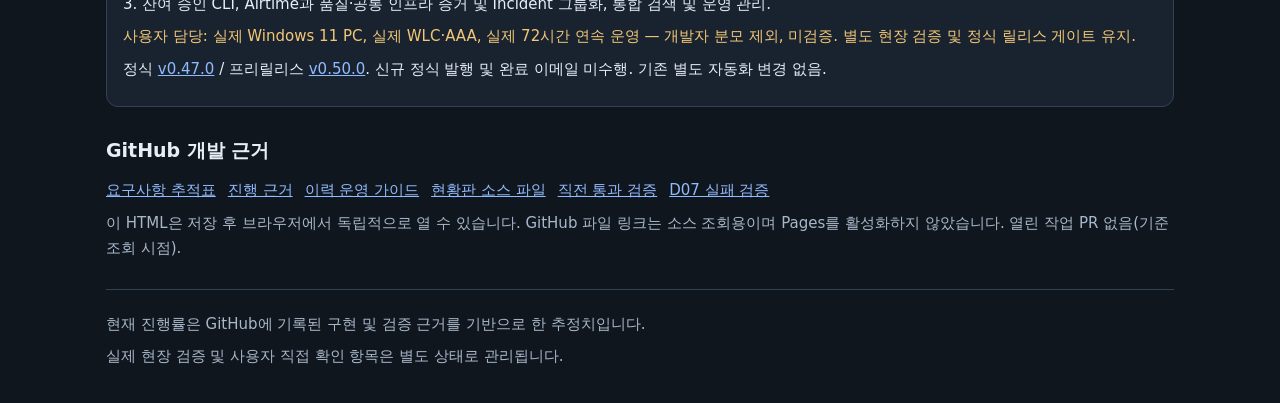
==== commit 919a22d0: "[awqm-full] Require complete direct evidence for common incident review groups" ====
--- a/status/index.html
+++ b/status/index.html
@@ -3,11 +3,11 @@
 <style>
 :root{color-scheme:dark;--bg:#10161e;--panel:#19232f;--line:#334252;--muted:#a8b8ca;--text:#e6eef7;--green:#68d6a0;--blue:#91bbff;--amber:#f3c778}*{box-sizing:border-box}body{margin:0;background:var(--bg);color:var(--text);font:15px/1.65 system-ui,"Malgun Gothic",sans-serif}main{max-width:1100px;margin:auto;padding:28px 16px}h1{font-size:clamp(24px,4vw,34px);margin:0 0 6px}h2{font-size:19px;margin:28px 0 12px}p{margin:8px 0}a{color:var(--blue)}code{overflow-wrap:anywhere}small,.muted{color:var(--muted)}.cards{display:grid;grid-template-columns:repeat(auto-fit,minmax(205px,1fr));gap:12px;margin:18px 0}.card{border:1px solid var(--line);border-radius:12px;background:var(--panel);padding:16px}.metric{font-size:26px;font-weight:700;line-height:1.2;margin:7px 0}.bar{height:10px;background:#384653;border-radius:6px;margin:10px 0 2px;overflow:hidden}.bar.unknown{background:repeating-linear-gradient(135deg,#3b4755 0 7px,#28343f 7px 14px)}.bar.pass{background:var(--green)}.ok{color:var(--green)}.partial{color:var(--blue)}.warn{color:var(--amber)}.tablewrap{overflow-x:auto;border:1px solid var(--line);border-radius:10px}table{border-collapse:collapse;width:100%;text-align:left}th,td{padding:10px 12px;border-bottom:1px solid var(--line);vertical-align:top}th{background:#23303d}td{background:var(--panel)}tr:last-child td{border-bottom:none}.wp{min-width:115px}.wp .bar{margin:4px 0}.links{display:flex;flex-wrap:wrap;gap:12px}footer{border-top:1px solid var(--line);margin-top:28px;padding-top:14px;color:var(--muted)}@media(max-width:600px){main{padding:16px 10px}th,td{padding:8px;font-size:13px}.metric{font-size:22px}}
 </style></head><body><main>
-<header><h1>AWQM v1.0.0 개발 현황</h1><p class="muted">개발 0.50.1 · feature/unified-launcher · 2026-11-28 20:00 KST 기준 작업 스냅샷</p><p>정확한 직전 검증 소스: <a href="https://github.com/sebia1993/Aruba-Wireless-Quality-Monitor/commit/fca9972b10d5c86c021501cf47b462d497b5a3d9"><code>fca9972b10d5c86c021501cf47b462d497b5a3d9</code></a> · <a href="https://github.com/sebia1993/Aruba-Wireless-Quality-Monitor/actions/runs/46133218039">CL02 C03 멤버십 비교 CI 6/6 통과</a>.</p><p>이번 공통 Incident 쌍 검토 소스·테스트·현황판은 동일 신규 커밋의 변경 사항입니다. 신규 SHA 및 검증은 <a href="https://github.com/sebia1993/Aruba-Wireless-Quality-Monitor/commits/feature/unified-launcher/">브랜치 커밋 이력</a> 및 <a href="https://github.com/sebia1993/Aruba-Wireless-Quality-Monitor/actions">Actions</a> 참조. 이전 결과를 신규 SHA에 귀속하지 않습니다.</p></header>
+<header><h1>AWQM v1.0.0 개발 현황</h1><p class="muted">개발 0.50.1 · feature/unified-launcher · 2026-11-28 21:25 KST 기준 작업 스냅샷</p><p>정확한 직전 검증 소스: <a href="https://github.com/sebia1993/Aruba-Wireless-Quality-Monitor/commit/08619bb9682d815d59db08fd7a7192adc38306eb"><code>08619bb9682d815d59db08fd7a7192adc38306eb</code></a> · <a href="https://github.com/sebia1993/Aruba-Wireless-Quality-Monitor/actions/runs/46138060720">공통 Incident 쌍 검토 CI 6/6 통과</a>.</p><p>이번 공통 Incident 집단 검토 소스·테스트·현황판은 동일 신규 커밋의 변경 사항입니다. 신규 SHA 및 검증은 <a href="https://github.com/sebia1993/Aruba-Wireless-Quality-Monitor/commits/feature/unified-launcher/">브랜치 커밋 이력</a> 및 <a href="https://github.com/sebia1993/Aruba-Wireless-Quality-Monitor/actions">Actions</a> 참조. 이전 결과를 신규 SHA에 귀속하지 않습니다.</p></header>
 <section class="cards" aria-label="개발 및 검증 지표">
 <div class="card"><small>전체 구현률 추정</small><div class="metric">산정 보류</div><div class="bar unknown" role="img" aria-label="산정 불가, 전체 0~100% 미확인"></div><small>이전 대비 증감: 미확인</small></div>
 <div class="card"><small>전체 검증 완료율</small><div class="metric">산정 보류</div><div class="bar unknown" role="img" aria-label="전체 검증률 미확인"></div><small>FR 최종 완료 0 / 12, 부분 구현 12 / 12</small></div>
-<div class="card"><small>직전 정확한 SHA CI</small><div class="metric ok">6 / 6 통과</div><div class="bar pass" role="img" aria-label="직전 SHA의 6개 작업 모두 통과"></div><small>CL02 C03 비교 통과 · 신규 공통 Incident 쌍 검증 미확인</small></div>
+<div class="card"><small>직전 정확한 SHA CI</small><div class="metric ok">6 / 6 통과</div><div class="bar pass" role="img" aria-label="직전 SHA의 6개 작업 모두 통과"></div><small>공통 Incident 쌍 검토 통과 · 신규 집단 검증 미확인</small></div>
 </section>
 <h2>이번 개발 및 검증 상태</h2><div class="tablewrap"><table><thead><tr><th>항목</th><th>상태</th><th>근거 / 제한</th></tr></thead><tbody>
 <tr><td>D03 보고 카운터 경계 참고</td><td class="ok">통과</td><td><a href="https://github.com/sebia1993/Aruba-Wireless-Quality-Monitor/actions/runs/45972889507">직전 전체 CI #45972889507</a> · 6개 작업. 실제 Epoch 미검증.</td></tr>
@@ -35,12 +35,13 @@
 <tr><td>CL02 AAC 변경 및 RF 관측</td><td class="ok"><a href="https://github.com/sebia1993/Aruba-Wireless-Quality-Monitor/actions/runs/46127065294">CI 6/6 통과</a></td><td>전체 WLC의 30초 이내 두 비중첩 관측 구간, 동일 물리 Radio·Band·Channel·Mode 및 승인/연결, 이전 정상과 이후 위험의 AAC 변경 관측. Epoch 변경으로 원인 판정 보류. 집계 및 시각만 공개, 유효기간·정지 처리. 단위·SQLite·웹 회귀 추가. 추가 SSH 및 저장 없음.</td></tr>
 <tr><td>CL02 시간 순서·재사용 차단</td><td class="ok"><a href="https://github.com/sebia1993/Aruba-Wireless-Quality-Monitor/actions/runs/46130613046">CI 6/6 통과</a></td><td>완전한 관측 구간의 마지막 시각을 보존. 과거·중첩 관측 재사용, 같은 구간의 출처별 시각 변경, 시계 역행 시 보류. 새 비중첩 두 구간 필요. 단위·SQLite·웹 회귀 추가. 프로세스 내 휘발성, 원인·Failover 미확정.</td></tr>
 <tr><td>CL02 C03 멤버십 독립 비교</td><td class="ok"><a href="https://github.com/sebia1993/Aruba-Wireless-Quality-Monitor/actions/runs/46133218039">CI 6/6 통과</a></td><td>전체 WLC 자체/Peer 상태, RF와 공통 30초, 이전/이후 비중첩. 상태 변경·자체/Peer 불일치 집계 및 시각 표시. 누락·시각 불일치·중첩·같은 구간 변경 시 비교 보류. 현장 미검증, 원인·Failover·서비스 영향 미판정. 추가 SSH 없음. 단위·SQLite·웹 회귀.</td></tr>
-<tr><td>공통 Incident 쌍 검토</td><td class="partial">구현 · 신규 검증 대기</td><td>동일 CL01 자원·Radio 관측, 서로 다른 물리 AP 및 기존 Incident, 양방향 직접 RF 후보·채널 중첩·공통 30초 구간. 누락·상충·만료 차단, 최대 100쌍. 상위 Incident 생성·병합 없음. 단위·실제 LiveNeighbors 및 QualityLedger·SQLite·웹 데이터 회귀.</td></tr>
+<tr><td>공통 Incident 쌍 검토</td><td class="ok"><a href="https://github.com/sebia1993/Aruba-Wireless-Quality-Monitor/actions/runs/46138060720">CI 6/6 통과</a></td><td>동일 CL01 자원·Radio 관측, 서로 다른 물리 AP 및 기존 Incident, 양방향 직접 RF 후보·채널 중첩·공통 30초 구간. 누락·상충·만료 차단, 최대 100쌍. 상위 Incident 생성·병합 없음. 단위·실제 LiveNeighbors 및 QualityLedger·SQLite·웹 데이터 회귀.</td></tr>
+<tr><td>공통 Incident 집단 검토</td><td class="partial">구현 · 신규 검증 대기</td><td>모든 구성원 간 직접 근거와 전체 30초 공통 관측 구간 요구. 불완전 연결 집단 전체 보류, 연쇄 그룹화 및 임의 하위 집단 선택 금지. 독립적인 완전 집단만 표시. 기존 ID·쌍 수·시각, 보류 집단 수 표시. 영속 상위 ID 및 하위 관계·인과관계 미확정. 단위·SQLite·웹 데이터 회귀.</td></tr>
 <tr><td>공통 지침 상태판</td><td class="partial">갱신</td><td>기존 추적표 유지. 신규 기능과 한 커밋으로 갱신, 상태판만을 위한 추가 빌드 없음.</td></tr>
 </tbody></table></div>
-<h2>기능 요구사항 FR-01~12</h2><div class="tablewrap"><table><thead><tr><th>FR / 범위</th><th>상태</th><th>구현 근거</th><th>잔여</th></tr></thead><tbody><tr><td>FR-01<br>4대 WLC·클러스터·앵커</td><td class="partial">부분 구현<div class="bar unknown" role="img" aria-label="세부 구현률 산정 불가"></div><small>미확인</small></td><td>공유 수집 보호·클러스터 관측·자체/Peer 및 Load/멤버십 시간 정합성</td><td>미지원 조건부 CLI·통합 소유권</td></tr><tr><td>FR-02<br>AP·Radio·BSS·단말 식별</td><td class="partial">부분 구현<div class="bar unknown" role="img" aria-label="세부 구현률 산정 불가"></div><small>미확인</small></td><td>WLC 간 교차 검증·Station 및 정밀 물리 수집 문맥 검증</td><td>완전한 세션·출처 연속성</td></tr><tr><td>FR-03<br>60초 수집·정밀 작업</td><td class="partial">부분 구현<div class="bar unknown" role="img" aria-label="세부 구현률 산정 불가"></div><small>미확인</small></td><td>보호된 수집·조기 이력 전달</td><td>적응형 범위·잔여 CLI</td></tr><tr><td>FR-04<br>단말 품질·Airtime</td><td class="partial">부분 구현<div class="bar unknown" role="img" aria-label="세부 구현률 산정 불가"></div><small>미확인</small></td><td>조건부 품질·간접 후보·Station Epoch 및 비교 승인·이전 구간 연속성 검증</td><td>검증된 Airtime·영향도</td></tr><tr><td>FR-05<br>RF·AP·WLC 조사</td><td class="partial">부분 구현<div class="bar unknown" role="img" aria-label="세부 구현률 산정 불가"></div><small>미확인</small></td><td>D03/04/07/08 조건부 수집·승인 연속성·D03/D07 경계 참고·CL01 현재 구간·반대 관측·이전 자원 비교·자원 충돌 차단·동일 Radio 이전 RF 비교·현재 Radio 충돌 차단·동일 Radio 복구 후 비교·비동시 정상화·CL02 AAC 변경 및 RF 관측·시간 순서 및 재사용 차단·C03 멤버십 독립 비교</td><td>잔여 승인 상세 CLI·근거</td></tr><tr><td>FR-06<br>원인·신뢰도·반증</td><td class="partial">부분 구현<div class="bar unknown" role="img" aria-label="세부 구현률 산정 불가"></div><small>미확인</small></td><td>원인 후보 일부·리뷰·구간 불연속 차단·D03/D07 보고 경계 참고·RF03 비교 승인 및 이전 구간 정합성 검증</td><td>잔여 원인 규칙·CL01 근거 영속 보존·추가 반증·CL02 원인 근거 및 복합 판단</td></tr><tr><td>FR-07<br>장애·정상화·공통 Incident</td><td class="partial">부분 구현<div class="bar unknown" role="img" aria-label="세부 구현률 산정 불가"></div><small>미확인</small></td><td>장애 타임라인·이전 정상화·동시 RF 관계 및 정확한 Peer Revision·30분 반복 관측</td><td>공통 인프라 근거·상위 그룹 및 전체 재발 관리</td></tr><tr><td>FR-08<br>검색·관심 대상·예약</td><td class="partial">부분 구현<div class="bar unknown" role="img" aria-label="세부 구현률 산정 불가"></div><small>미확인</small></td><td>캐시 검색·수동 예약</td><td>통합 관심 대상·검색</td></tr><tr><td>FR-09<br>이력·내보내기·주간보고</td><td class="partial">부분 구현<div class="bar unknown" role="img" aria-label="세부 구현률 산정 불가"></div><small>미확인</small></td><td>관리자 이력·1~30일 조회 정책·이전 위험 이력</td><td>통합 이력·내보내기</td></tr><tr><td>FR-10<br>DB·보존·복구</td><td class="partial">부분 구현<div class="bar unknown" role="img" aria-label="세부 구현률 산정 불가"></div><small>미확인</small></td><td>SQLite·Spool·조기 전달·저장 용량 조회·새 Worker 오류 및 종료 중 최초 Stage 보호·장애 근거 및 집계 백업 일치 검증·Incident 참조 보호·복구 참조 검증</td><td>최초 Stage 전 강제 종료 창·잔여 보존 및 복구 정책</td></tr><tr><td>FR-11<br>개인 인증·RBAC·HTTPS</td><td class="partial">부분 구현<div class="bar unknown" role="img" aria-label="세부 구현률 산정 불가"></div><small>미확인</small></td><td>보호된 인증·감사·마스킹·RF03 보존 동의 연속성</td><td>통합 운영·보안 전수 검증</td></tr><tr><td>FR-12<br>Windows·업데이트·롤백</td><td class="partial">부분 구현<div class="bar unknown" role="img" aria-label="세부 구현률 산정 불가"></div><small>미확인</small></td><td>단일 EXE·서비스·종료 복구</td><td>최종 정확한 후보 검증</td></tr></tbody></table></div>
+<h2>기능 요구사항 FR-01~12</h2><div class="tablewrap"><table><thead><tr><th>FR / 범위</th><th>상태</th><th>구현 근거</th><th>잔여</th></tr></thead><tbody><tr><td>FR-01<br>4대 WLC·클러스터·앵커</td><td class="partial">부분 구현<div class="bar unknown" role="img" aria-label="세부 구현률 산정 불가"></div><small>미확인</small></td><td>공유 수집 보호·클러스터 관측·자체/Peer 및 Load/멤버십 시간 정합성</td><td>미지원 조건부 CLI·통합 소유권</td></tr><tr><td>FR-02<br>AP·Radio·BSS·단말 식별</td><td class="partial">부분 구현<div class="bar unknown" role="img" aria-label="세부 구현률 산정 불가"></div><small>미확인</small></td><td>WLC 간 교차 검증·Station 및 정밀 물리 수집 문맥 검증</td><td>완전한 세션·출처 연속성</td></tr><tr><td>FR-03<br>60초 수집·정밀 작업</td><td class="partial">부분 구현<div class="bar unknown" role="img" aria-label="세부 구현률 산정 불가"></div><small>미확인</small></td><td>보호된 수집·조기 이력 전달</td><td>적응형 범위·잔여 CLI</td></tr><tr><td>FR-04<br>단말 품질·Airtime</td><td class="partial">부분 구현<div class="bar unknown" role="img" aria-label="세부 구현률 산정 불가"></div><small>미확인</small></td><td>조건부 품질·간접 후보·Station Epoch 및 비교 승인·이전 구간 연속성 검증</td><td>검증된 Airtime·영향도</td></tr><tr><td>FR-05<br>RF·AP·WLC 조사</td><td class="partial">부분 구현<div class="bar unknown" role="img" aria-label="세부 구현률 산정 불가"></div><small>미확인</small></td><td>D03/04/07/08 조건부 수집·승인 연속성·D03/D07 경계 참고·CL01 현재 구간·반대 관측·이전 자원 비교·자원 충돌 차단·동일 Radio 이전 RF 비교·현재 Radio 충돌 차단·동일 Radio 복구 후 비교·비동시 정상화·CL02 AAC 변경 및 RF 관측·시간 순서 및 재사용 차단·C03 멤버십 독립 비교</td><td>잔여 승인 상세 CLI·근거</td></tr><tr><td>FR-06<br>원인·신뢰도·반증</td><td class="partial">부분 구현<div class="bar unknown" role="img" aria-label="세부 구현률 산정 불가"></div><small>미확인</small></td><td>원인 후보 일부·리뷰·구간 불연속 차단·D03/D07 보고 경계 참고·RF03 비교 승인 및 이전 구간 정합성 검증</td><td>잔여 원인 규칙·CL01 근거 영속 보존·추가 반증·CL02 원인 근거 및 복합 판단</td></tr><tr><td>FR-07<br>장애·정상화·공통 Incident</td><td class="partial">부분 구현<div class="bar unknown" role="img" aria-label="세부 구현률 산정 불가"></div><small>미확인</small></td><td>장애 타임라인·이전 정상화·동시 RF 관계 및 정확한 Peer Revision·30분 반복 관측</td><td>공통 집단 검토 구현 · 영속 상위 그룹 및 전체 재발 관리</td></tr><tr><td>FR-08<br>검색·관심 대상·예약</td><td class="partial">부분 구현<div class="bar unknown" role="img" aria-label="세부 구현률 산정 불가"></div><small>미확인</small></td><td>캐시 검색·수동 예약</td><td>통합 관심 대상·검색</td></tr><tr><td>FR-09<br>이력·내보내기·주간보고</td><td class="partial">부분 구현<div class="bar unknown" role="img" aria-label="세부 구현률 산정 불가"></div><small>미확인</small></td><td>관리자 이력·1~30일 조회 정책·이전 위험 이력</td><td>통합 이력·내보내기</td></tr><tr><td>FR-10<br>DB·보존·복구</td><td class="partial">부분 구현<div class="bar unknown" role="img" aria-label="세부 구현률 산정 불가"></div><small>미확인</small></td><td>SQLite·Spool·조기 전달·저장 용량 조회·새 Worker 오류 및 종료 중 최초 Stage 보호·장애 근거 및 집계 백업 일치 검증·Incident 참조 보호·복구 참조 검증</td><td>최초 Stage 전 강제 종료 창·잔여 보존 및 복구 정책</td></tr><tr><td>FR-11<br>개인 인증·RBAC·HTTPS</td><td class="partial">부분 구현<div class="bar unknown" role="img" aria-label="세부 구현률 산정 불가"></div><small>미확인</small></td><td>보호된 인증·감사·마스킹·RF03 보존 동의 연속성</td><td>통합 운영·보안 전수 검증</td></tr><tr><td>FR-12<br>Windows·업데이트·롤백</td><td class="partial">부분 구현<div class="bar unknown" role="img" aria-label="세부 구현률 산정 불가"></div><small>미확인</small></td><td>단일 EXE·서비스·종료 복구</td><td>최종 정확한 후보 검증</td></tr></tbody></table></div>
 <h2>작업 패키지 WP-01~10</h2><p class="muted">기존 PROGRESS.md의 WP별 동일 가중치 10%를 유지합니다. 모든 세부 승인 기준과 정확한 후보 검증을 매핑하기 전에는 구현/검증 점수를 배정하지 않습니다. 과거 80% 추정과 직접 비교할 수 없으므로 증감은 미확인입니다. 각 막대의 사선은 미확인이지 0%가 아닙니다.</p>
-<div class="tablewrap"><table><thead><tr><th>WP / 범위</th><th>가중치</th><th>구현률</th><th>검증률</th><th>근거 / 제한</th></tr></thead><tbody><tr><td>WP-01<br>기반·Traceability</td><td>10%</td><td class="wp"><div class="bar unknown" aria-hidden="true"></div>미확인</td><td class="wp"><div class="bar unknown" aria-hidden="true"></div>미확인</td><td>기반 및 추적표</td></tr><tr><td>WP-02<br>SSH·Scheduler·Protection</td><td>10%</td><td class="wp"><div class="bar unknown" aria-hidden="true"></div>미확인</td><td class="wp"><div class="bar unknown" aria-hidden="true"></div>미확인</td><td>수집 및 조기 전달</td></tr><tr><td>WP-03<br>CLI·Cluster·식별</td><td>10%</td><td class="wp"><div class="bar unknown" aria-hidden="true"></div>미확인</td><td class="wp"><div class="bar unknown" aria-hidden="true"></div>미확인</td><td>조건부 상세 CLI·Station/물리 수집 문맥</td></tr><tr><td>WP-04<br>SQLite·Spool·집계·보존</td><td>10%</td><td class="wp"><div class="bar unknown" aria-hidden="true"></div>미확인</td><td class="wp"><div class="bar unknown" aria-hidden="true"></div>미확인</td><td>조기 전달·최초 Stage 및 종료 보호·단축 조회 정책·저장 한도 및 보존 상태 조회·집계 백업 내용 대조·Incident 참조 보호·복구 참조 검증</td></tr><tr><td>WP-05<br>품질·원인·Incident</td><td>10%</td><td class="wp"><div class="bar unknown" aria-hidden="true"></div>미확인</td><td class="wp"><div class="bar unknown" aria-hidden="true"></div>미확인</td><td>일부 규칙·Station Epoch·정밀 물리 수집 문맥·D03/D07 보고 경계 참고·30분 반복 관측·공통 Incident 쌍 검토</td></tr><tr><td>WP-06<br>웹·검색·이력·보고서</td><td>10%</td><td class="wp"><div class="bar unknown" aria-hidden="true"></div>미확인</td><td class="wp"><div class="bar unknown" aria-hidden="true"></div>미확인</td><td>관리자 이력·반복 RF 위험 상세/요약·저장 용량 조회·D03/D07 경계 참고·공통 Incident 쌍 검토</td></tr><tr><td>WP-07<br>인증·권한·보안</td><td>10%</td><td class="wp"><div class="bar unknown" aria-hidden="true"></div>미확인</td><td class="wp"><div class="bar unknown" aria-hidden="true"></div>미확인</td><td>기존 인증·감사·잔여 전수 검증</td></tr><tr><td>WP-08<br>Windows 서비스·배포</td><td>10%</td><td class="wp"><div class="bar unknown" aria-hidden="true"></div>미확인</td><td class="wp"><div class="bar unknown" aria-hidden="true"></div>미확인</td><td>단일 EXE·후보 검증</td></tr><tr><td>WP-09<br>부하·회귀·검증</td><td>10%</td><td class="wp"><div class="bar unknown" aria-hidden="true"></div>미확인</td><td class="wp"><div class="bar unknown" aria-hidden="true"></div>미확인</td><td>CL02 C03 비교 CI 통과 · 신규 공통 Incident 쌍 검증 대기</td></tr><tr><td>WP-10<br>후보·해시·SBOM·가이드</td><td>10%</td><td class="wp"><div class="bar unknown" aria-hidden="true"></div>미확인</td><td class="wp"><div class="bar unknown" aria-hidden="true"></div>미확인</td><td>최종 후보 미확정</td></tr></tbody></table></div>
-<h2>다음 작업 및 배포</h2><div class="card"><p>1. 공통 Incident 쌍 검토의 정확한 신규 SHA 전체 CI 검증. 통과 전 다음 기능 개발 보류.</p><p>2. 상위 Incident 및 자식 참조의 영속 보존 설계, CL01/CL02 근거 영속 보존 및 디스크 stage 전 유실 창, 잔여 복구 시 데이터 보존 정책, 보존 처리 대규모 잠금 시간 검증, 검증된 물리 Counter Epoch·측정 문맥.</p><p>3. 잔여 승인 CLI, Airtime과 품질·공통 인프라 증거 및 Incident 그룹화, 통합 검색 및 운영 관리.</p><p class="warn">사용자 담당: 실제 Windows 11 PC, 실제 WLC·AAA, 실제 72시간 연속 운영 — 개발자 분모 제외, 미검증. 별도 현장 검증 및 정식 릴리스 게이트 유지.</p><p>정식 <a href="https://github.com/sebia1993/Aruba-Wireless-Quality-Monitor/releases/tag/v0.47.0">v0.47.0</a> / 프리릴리스 <a href="https://github.com/sebia1993/Aruba-Wireless-Quality-Monitor/releases/tag/v0.50.0">v0.50.0</a>. 신규 정식 발행 및 완료 이메일 미수행. 기존 별도 자동화 변경 없음.</p></div>
-<h2>GitHub 개발 근거</h2><div class="links"><a href="https://github.com/sebia1993/Aruba-Wireless-Quality-Monitor/blob/feature/unified-launcher/docs/V1_REQUIREMENTS_TRACKER.md">요구사항 추적표</a><a href="https://github.com/sebia1993/Aruba-Wireless-Quality-Monitor/blob/feature/unified-launcher/docs/PROGRESS.md">진행 근거</a><a href="https://github.com/sebia1993/Aruba-Wireless-Quality-Monitor/blob/feature/unified-launcher/docs/SELECTED_DETAIL_HISTORY.md">이력 운영 가이드</a><a href="https://github.com/sebia1993/Aruba-Wireless-Quality-Monitor/blob/feature/unified-launcher/status/index.html">현황판 소스 파일</a><a href="https://github.com/sebia1993/Aruba-Wireless-Quality-Monitor/actions/runs/46133218039">직전 통과 검증</a><a href="https://github.com/sebia1993/Aruba-Wireless-Quality-Monitor/actions/runs/45983198914">D07 실패 검증</a></div><p class="muted">이 HTML은 저장 후 브라우저에서 독립적으로 열 수 있습니다. GitHub 파일 링크는 소스 조회용이며 Pages를 활성화하지 않았습니다. 열린 작업 PR 없음(기준 조회 시점).</p>
+<div class="tablewrap"><table><thead><tr><th>WP / 범위</th><th>가중치</th><th>구현률</th><th>검증률</th><th>근거 / 제한</th></tr></thead><tbody><tr><td>WP-01<br>기반·Traceability</td><td>10%</td><td class="wp"><div class="bar unknown" aria-hidden="true"></div>미확인</td><td class="wp"><div class="bar unknown" aria-hidden="true"></div>미확인</td><td>기반 및 추적표</td></tr><tr><td>WP-02<br>SSH·Scheduler·Protection</td><td>10%</td><td class="wp"><div class="bar unknown" aria-hidden="true"></div>미확인</td><td class="wp"><div class="bar unknown" aria-hidden="true"></div>미확인</td><td>수집 및 조기 전달</td></tr><tr><td>WP-03<br>CLI·Cluster·식별</td><td>10%</td><td class="wp"><div class="bar unknown" aria-hidden="true"></div>미확인</td><td class="wp"><div class="bar unknown" aria-hidden="true"></div>미확인</td><td>조건부 상세 CLI·Station/물리 수집 문맥</td></tr><tr><td>WP-04<br>SQLite·Spool·집계·보존</td><td>10%</td><td class="wp"><div class="bar unknown" aria-hidden="true"></div>미확인</td><td class="wp"><div class="bar unknown" aria-hidden="true"></div>미확인</td><td>조기 전달·최초 Stage 및 종료 보호·단축 조회 정책·저장 한도 및 보존 상태 조회·집계 백업 내용 대조·Incident 참조 보호·복구 참조 검증</td></tr><tr><td>WP-05<br>품질·원인·Incident</td><td>10%</td><td class="wp"><div class="bar unknown" aria-hidden="true"></div>미확인</td><td class="wp"><div class="bar unknown" aria-hidden="true"></div>미확인</td><td>일부 규칙·Station Epoch·정밀 물리 수집 문맥·D03/D07 보고 경계 참고·30분 반복 관측·공통 Incident 쌍 및 집단 검토</td></tr><tr><td>WP-06<br>웹·검색·이력·보고서</td><td>10%</td><td class="wp"><div class="bar unknown" aria-hidden="true"></div>미확인</td><td class="wp"><div class="bar unknown" aria-hidden="true"></div>미확인</td><td>관리자 이력·반복 RF 위험 상세/요약·저장 용량 조회·D03/D07 경계 참고·공통 Incident 쌍 및 집단 검토</td></tr><tr><td>WP-07<br>인증·권한·보안</td><td>10%</td><td class="wp"><div class="bar unknown" aria-hidden="true"></div>미확인</td><td class="wp"><div class="bar unknown" aria-hidden="true"></div>미확인</td><td>기존 인증·감사·잔여 전수 검증</td></tr><tr><td>WP-08<br>Windows 서비스·배포</td><td>10%</td><td class="wp"><div class="bar unknown" aria-hidden="true"></div>미확인</td><td class="wp"><div class="bar unknown" aria-hidden="true"></div>미확인</td><td>단일 EXE·후보 검증</td></tr><tr><td>WP-09<br>부하·회귀·검증</td><td>10%</td><td class="wp"><div class="bar unknown" aria-hidden="true"></div>미확인</td><td class="wp"><div class="bar unknown" aria-hidden="true"></div>미확인</td><td>공통 Incident 쌍 검토 CI 통과 · 신규 집단 검증 대기</td></tr><tr><td>WP-10<br>후보·해시·SBOM·가이드</td><td>10%</td><td class="wp"><div class="bar unknown" aria-hidden="true"></div>미확인</td><td class="wp"><div class="bar unknown" aria-hidden="true"></div>미확인</td><td>최종 후보 미확정</td></tr></tbody></table></div>
+<h2>다음 작업 및 배포</h2><div class="card"><p>1. 공통 Incident 집단 검토의 정확한 신규 SHA 전체 CI 검증. 통과 전 다음 기능 개발 보류.</p><p>2. 상위 Incident 및 자식 참조의 영속 보존 설계, CL01/CL02 근거 영속 보존 및 디스크 stage 전 유실 창, 잔여 복구 시 데이터 보존 정책, 보존 처리 대규모 잠금 시간 검증, 검증된 물리 Counter Epoch·측정 문맥.</p><p>3. 잔여 승인 CLI, Airtime과 품질·공통 인프라 증거 및 Incident 그룹화, 통합 검색 및 운영 관리.</p><p class="warn">사용자 담당: 실제 Windows 11 PC, 실제 WLC·AAA, 실제 72시간 연속 운영 — 개발자 분모 제외, 미검증. 별도 현장 검증 및 정식 릴리스 게이트 유지.</p><p>정식 <a href="https://github.com/sebia1993/Aruba-Wireless-Quality-Monitor/releases/tag/v0.47.0">v0.47.0</a> / 프리릴리스 <a href="https://github.com/sebia1993/Aruba-Wireless-Quality-Monitor/releases/tag/v0.50.0">v0.50.0</a>. 신규 정식 발행 및 완료 이메일 미수행. 기존 별도 자동화 변경 없음.</p></div>
+<h2>GitHub 개발 근거</h2><div class="links"><a href="https://github.com/sebia1993/Aruba-Wireless-Quality-Monitor/blob/feature/unified-launcher/docs/V1_REQUIREMENTS_TRACKER.md">요구사항 추적표</a><a href="https://github.com/sebia1993/Aruba-Wireless-Quality-Monitor/blob/feature/unified-launcher/docs/PROGRESS.md">진행 근거</a><a href="https://github.com/sebia1993/Aruba-Wireless-Quality-Monitor/blob/feature/unified-launcher/docs/SELECTED_DETAIL_HISTORY.md">이력 운영 가이드</a><a href="https://github.com/sebia1993/Aruba-Wireless-Quality-Monitor/blob/feature/unified-launcher/status/index.html">현황판 소스 파일</a><a href="https://github.com/sebia1993/Aruba-Wireless-Quality-Monitor/actions/runs/46138060720">직전 통과 검증</a><a href="https://github.com/sebia1993/Aruba-Wireless-Quality-Monitor/actions/runs/45983198914">D07 실패 검증</a></div><p class="muted">이 HTML은 저장 후 브라우저에서 독립적으로 열 수 있습니다. GitHub 파일 링크는 소스 조회용이며 Pages를 활성화하지 않았습니다. 열린 작업 PR 없음(기준 조회 시점).</p>
 <footer><p>현재 진행률은 GitHub에 기록된 구현 및 검증 근거를 기반으로 한 추정치입니다.</p><p>실제 현장 검증 및 사용자 직접 확인 항목은 별도 상태로 관리됩니다.</p></footer></main></body></html>
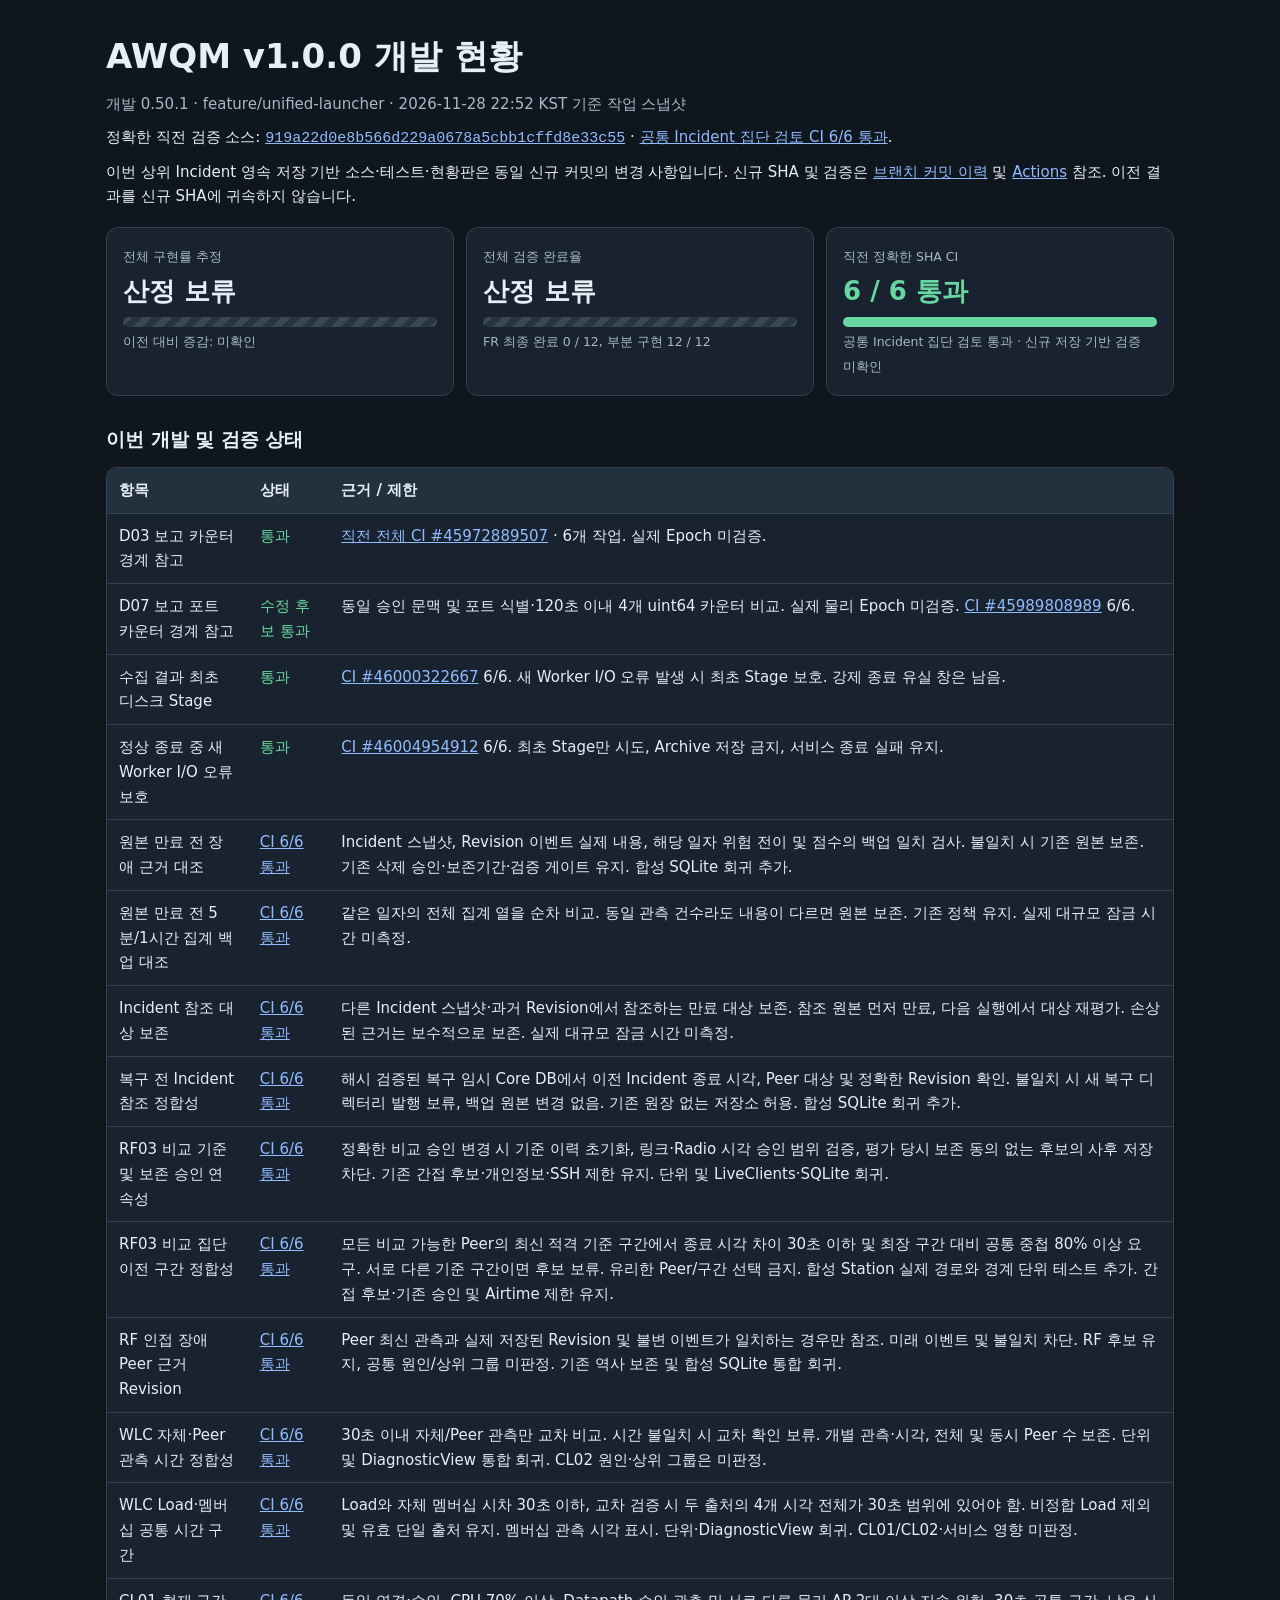
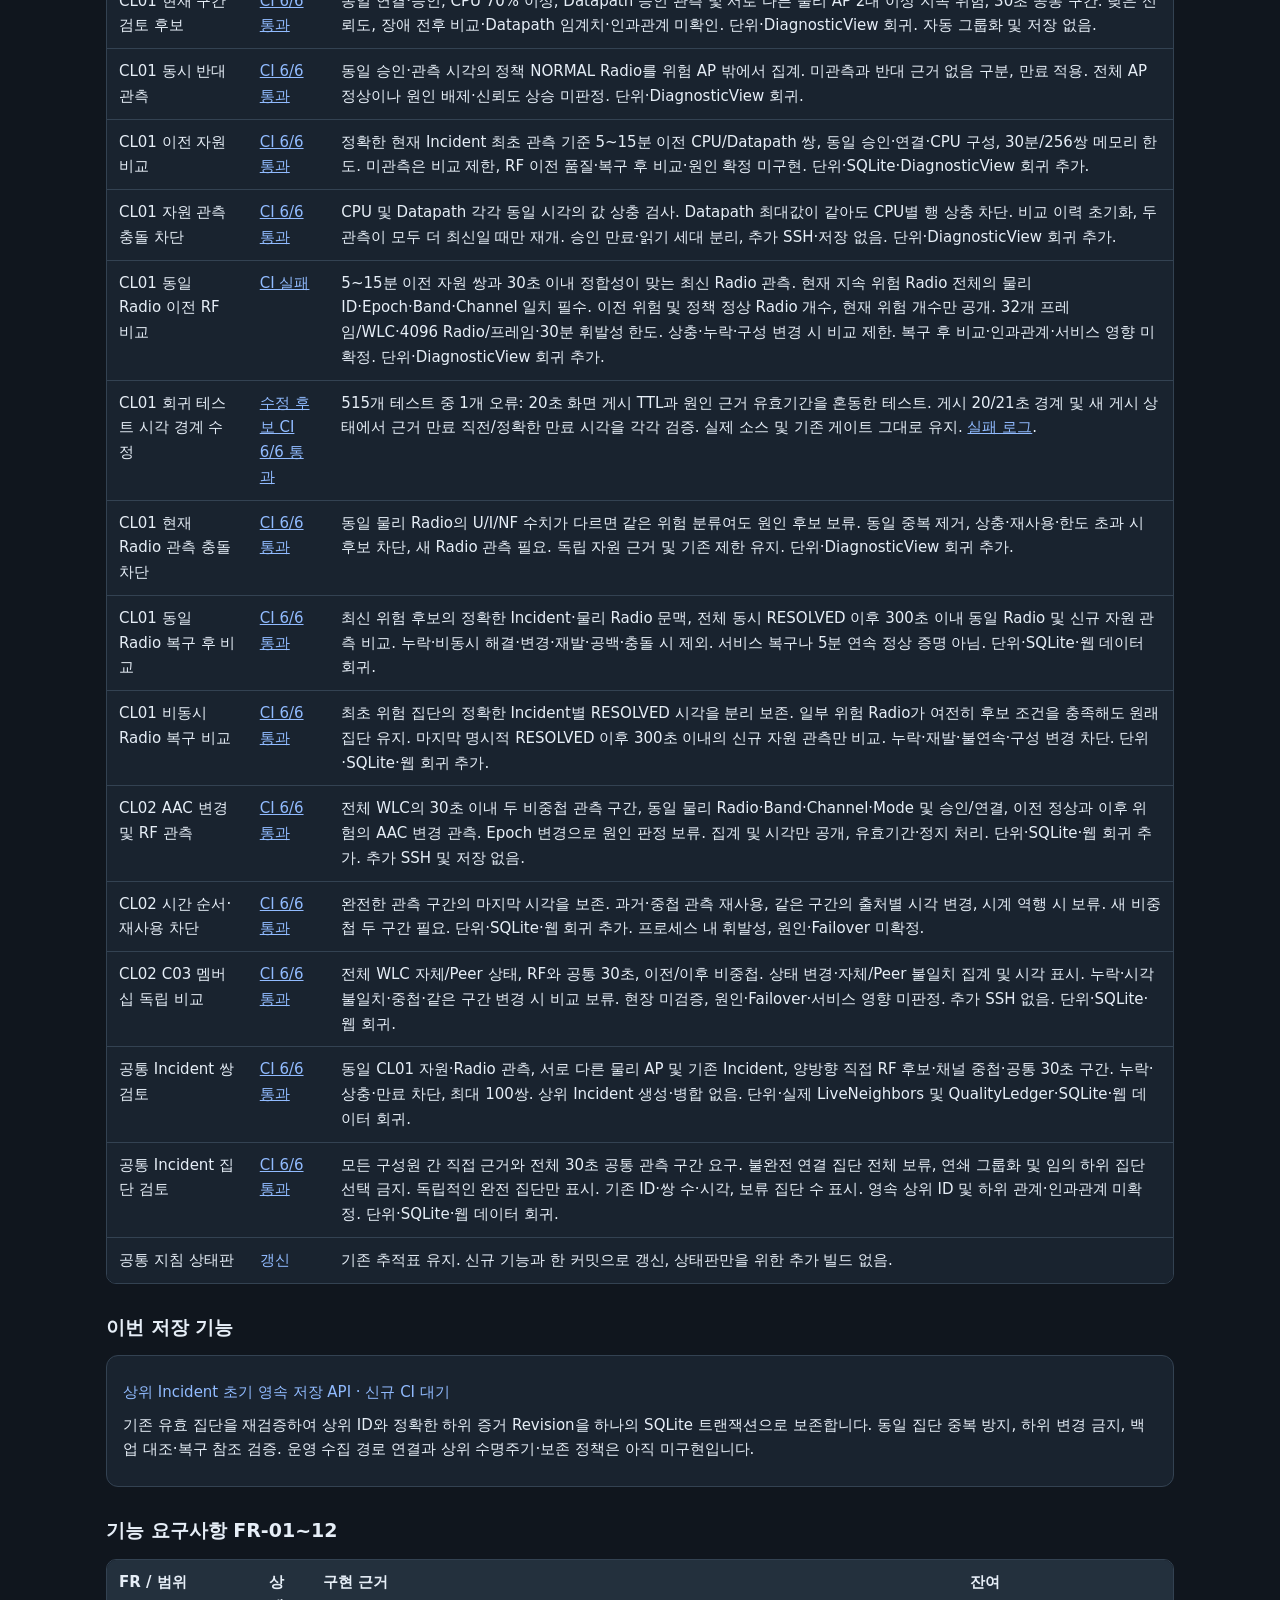
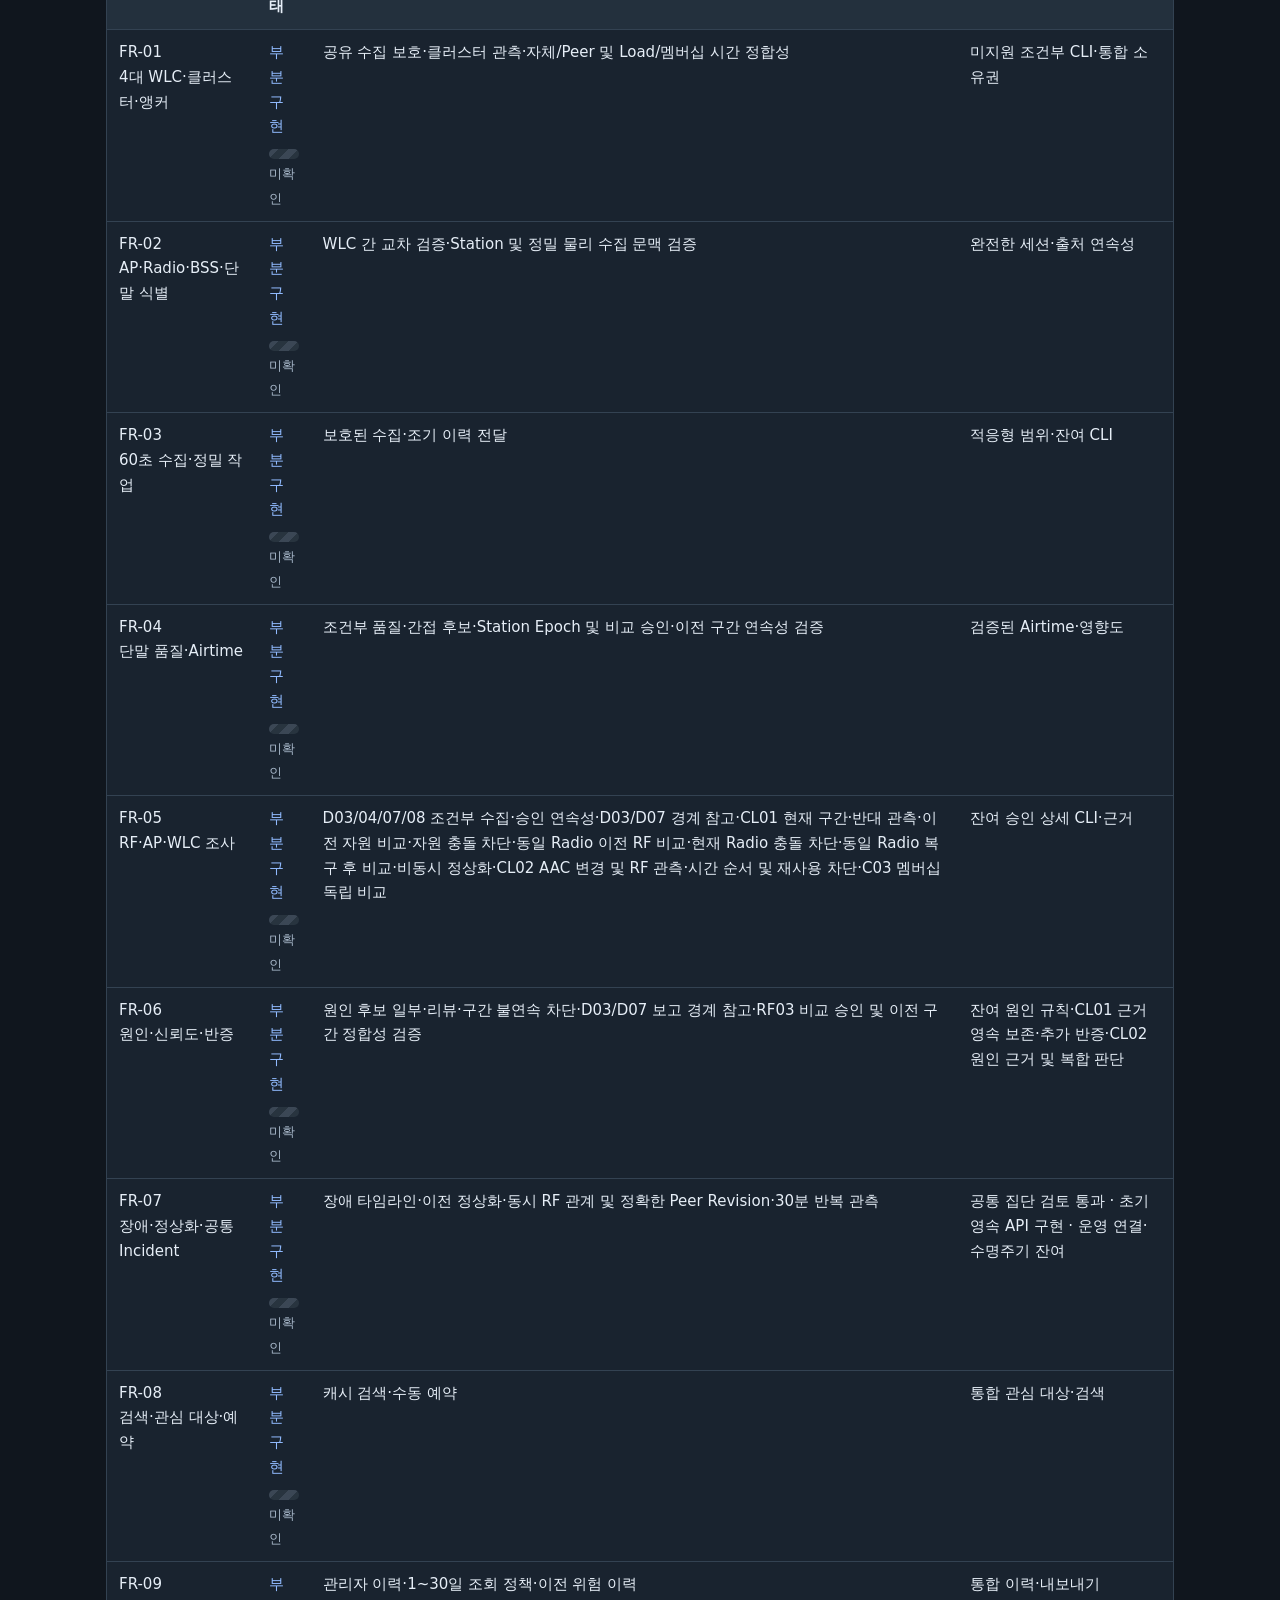
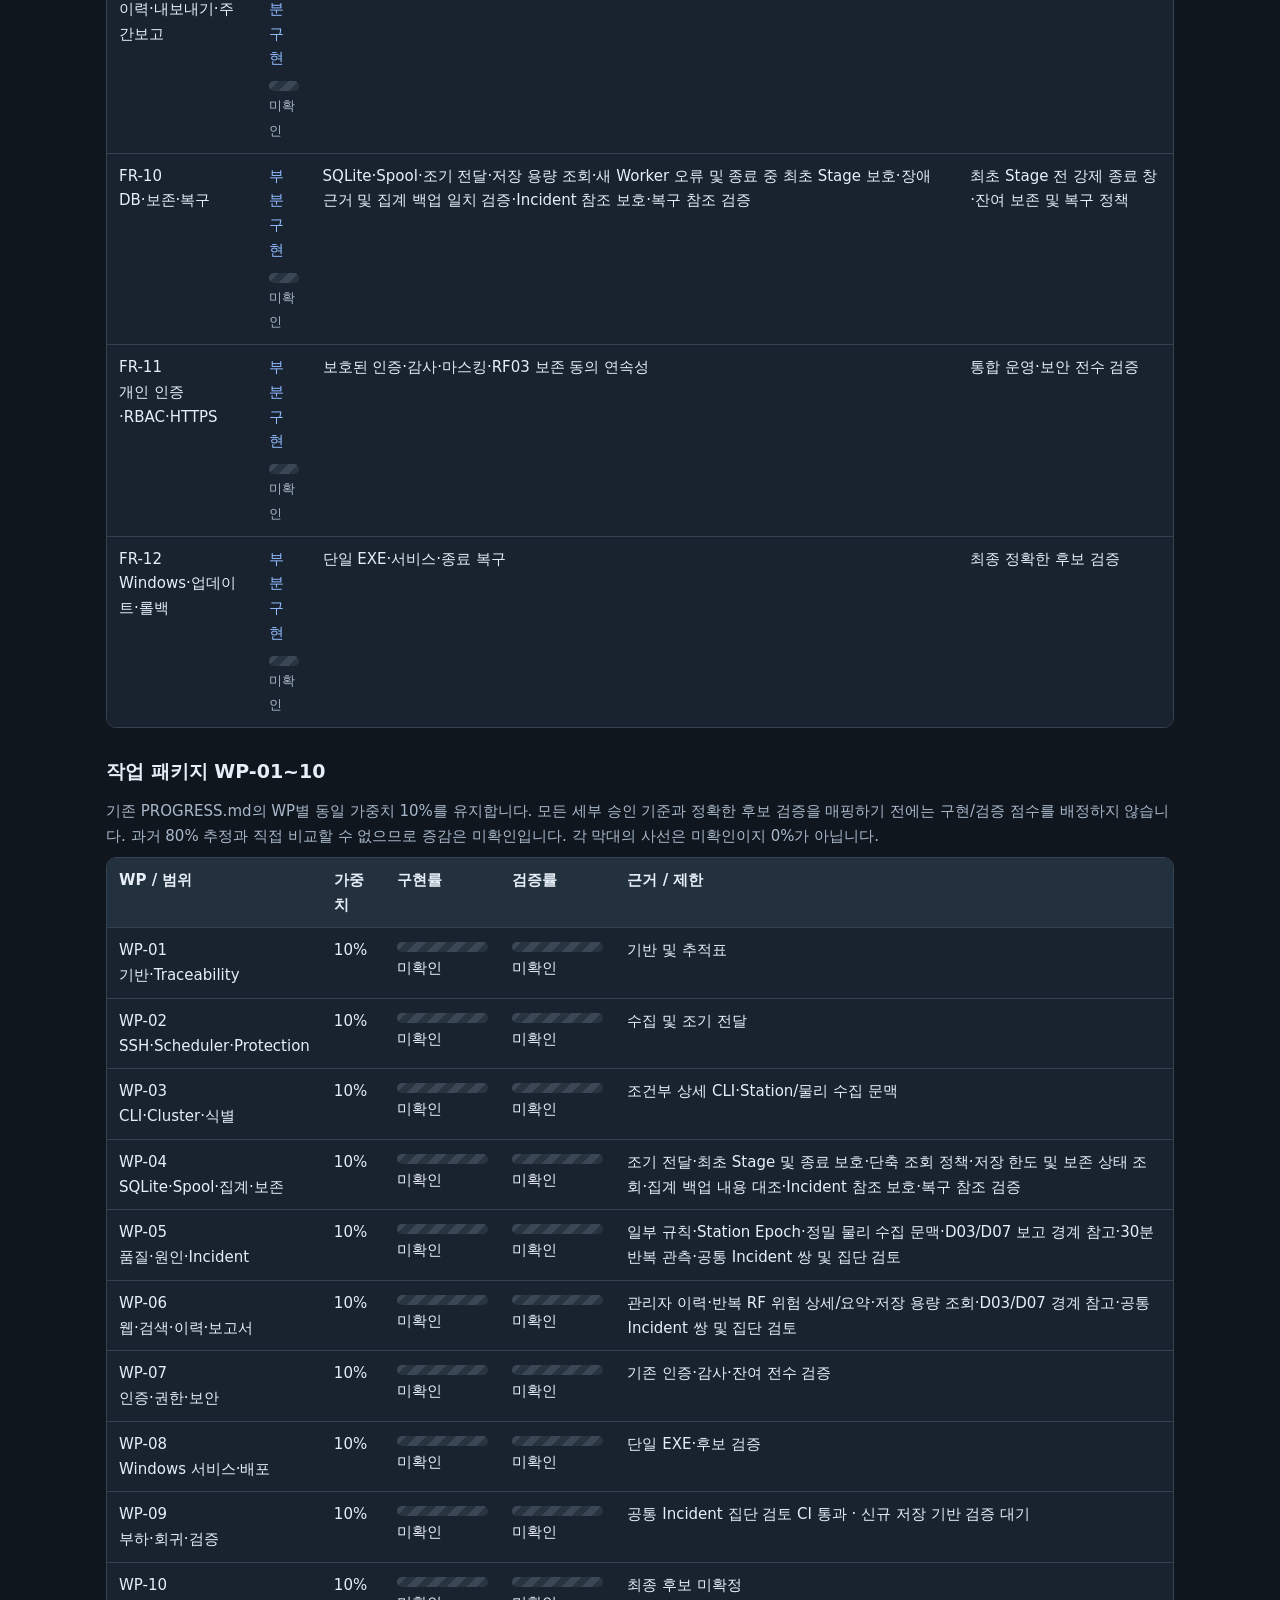
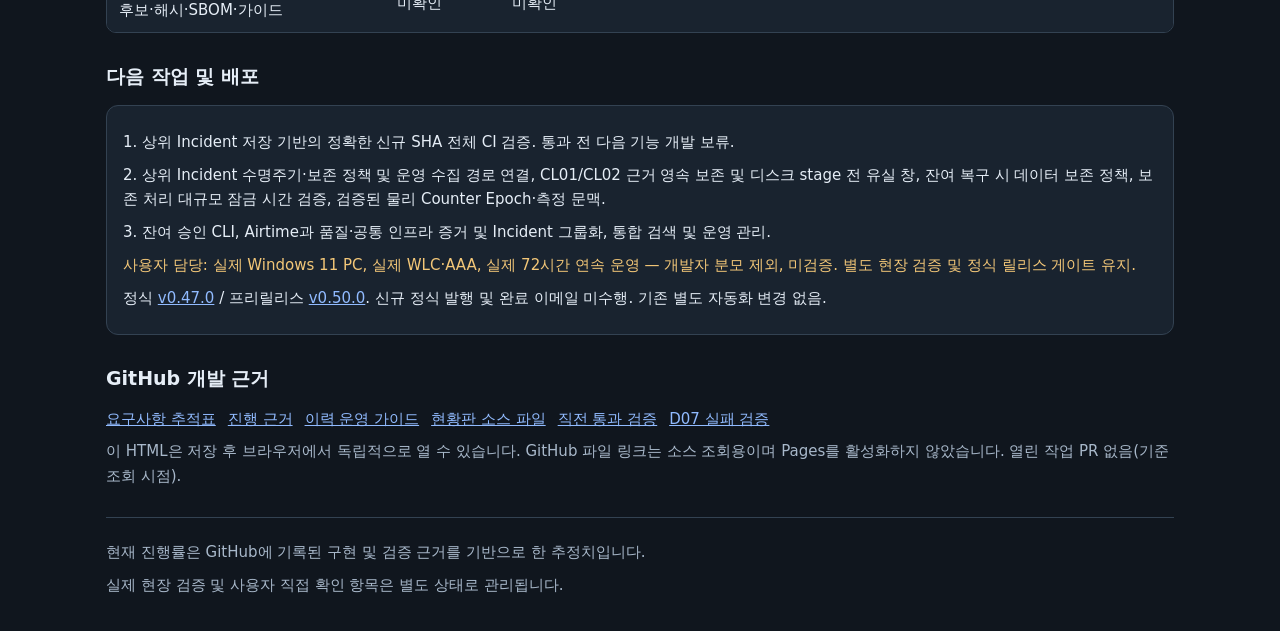
==== commit 57c2a17e: "feat: persist initial common incident evidence with retention safeguards [awqm-full]" ====
--- a/status/index.html
+++ b/status/index.html
@@ -3,11 +3,11 @@
 <style>
 :root{color-scheme:dark;--bg:#10161e;--panel:#19232f;--line:#334252;--muted:#a8b8ca;--text:#e6eef7;--green:#68d6a0;--blue:#91bbff;--amber:#f3c778}*{box-sizing:border-box}body{margin:0;background:var(--bg);color:var(--text);font:15px/1.65 system-ui,"Malgun Gothic",sans-serif}main{max-width:1100px;margin:auto;padding:28px 16px}h1{font-size:clamp(24px,4vw,34px);margin:0 0 6px}h2{font-size:19px;margin:28px 0 12px}p{margin:8px 0}a{color:var(--blue)}code{overflow-wrap:anywhere}small,.muted{color:var(--muted)}.cards{display:grid;grid-template-columns:repeat(auto-fit,minmax(205px,1fr));gap:12px;margin:18px 0}.card{border:1px solid var(--line);border-radius:12px;background:var(--panel);padding:16px}.metric{font-size:26px;font-weight:700;line-height:1.2;margin:7px 0}.bar{height:10px;background:#384653;border-radius:6px;margin:10px 0 2px;overflow:hidden}.bar.unknown{background:repeating-linear-gradient(135deg,#3b4755 0 7px,#28343f 7px 14px)}.bar.pass{background:var(--green)}.ok{color:var(--green)}.partial{color:var(--blue)}.warn{color:var(--amber)}.tablewrap{overflow-x:auto;border:1px solid var(--line);border-radius:10px}table{border-collapse:collapse;width:100%;text-align:left}th,td{padding:10px 12px;border-bottom:1px solid var(--line);vertical-align:top}th{background:#23303d}td{background:var(--panel)}tr:last-child td{border-bottom:none}.wp{min-width:115px}.wp .bar{margin:4px 0}.links{display:flex;flex-wrap:wrap;gap:12px}footer{border-top:1px solid var(--line);margin-top:28px;padding-top:14px;color:var(--muted)}@media(max-width:600px){main{padding:16px 10px}th,td{padding:8px;font-size:13px}.metric{font-size:22px}}
 </style></head><body><main>
-<header><h1>AWQM v1.0.0 개발 현황</h1><p class="muted">개발 0.50.1 · feature/unified-launcher · 2026-11-28 21:25 KST 기준 작업 스냅샷</p><p>정확한 직전 검증 소스: <a href="https://github.com/sebia1993/Aruba-Wireless-Quality-Monitor/commit/08619bb9682d815d59db08fd7a7192adc38306eb"><code>08619bb9682d815d59db08fd7a7192adc38306eb</code></a> · <a href="https://github.com/sebia1993/Aruba-Wireless-Quality-Monitor/actions/runs/46138060720">공통 Incident 쌍 검토 CI 6/6 통과</a>.</p><p>이번 공통 Incident 집단 검토 소스·테스트·현황판은 동일 신규 커밋의 변경 사항입니다. 신규 SHA 및 검증은 <a href="https://github.com/sebia1993/Aruba-Wireless-Quality-Monitor/commits/feature/unified-launcher/">브랜치 커밋 이력</a> 및 <a href="https://github.com/sebia1993/Aruba-Wireless-Quality-Monitor/actions">Actions</a> 참조. 이전 결과를 신규 SHA에 귀속하지 않습니다.</p></header>
+<header><h1>AWQM v1.0.0 개발 현황</h1><p class="muted">개발 0.50.1 · feature/unified-launcher · 2026-11-28 22:52 KST 기준 작업 스냅샷</p><p>정확한 직전 검증 소스: <a href="https://github.com/sebia1993/Aruba-Wireless-Quality-Monitor/commit/919a22d0e8b566d229a0678a5cbb1cffd8e33c55"><code>919a22d0e8b566d229a0678a5cbb1cffd8e33c55</code></a> · <a href="https://github.com/sebia1993/Aruba-Wireless-Quality-Monitor/actions/runs/46144803653">공통 Incident 집단 검토 CI 6/6 통과</a>.</p><p>이번 상위 Incident 영속 저장 기반 소스·테스트·현황판은 동일 신규 커밋의 변경 사항입니다. 신규 SHA 및 검증은 <a href="https://github.com/sebia1993/Aruba-Wireless-Quality-Monitor/commits/feature/unified-launcher/">브랜치 커밋 이력</a> 및 <a href="https://github.com/sebia1993/Aruba-Wireless-Quality-Monitor/actions">Actions</a> 참조. 이전 결과를 신규 SHA에 귀속하지 않습니다.</p></header>
 <section class="cards" aria-label="개발 및 검증 지표">
 <div class="card"><small>전체 구현률 추정</small><div class="metric">산정 보류</div><div class="bar unknown" role="img" aria-label="산정 불가, 전체 0~100% 미확인"></div><small>이전 대비 증감: 미확인</small></div>
 <div class="card"><small>전체 검증 완료율</small><div class="metric">산정 보류</div><div class="bar unknown" role="img" aria-label="전체 검증률 미확인"></div><small>FR 최종 완료 0 / 12, 부분 구현 12 / 12</small></div>
-<div class="card"><small>직전 정확한 SHA CI</small><div class="metric ok">6 / 6 통과</div><div class="bar pass" role="img" aria-label="직전 SHA의 6개 작업 모두 통과"></div><small>공통 Incident 쌍 검토 통과 · 신규 집단 검증 미확인</small></div>
+<div class="card"><small>직전 정확한 SHA CI</small><div class="metric ok">6 / 6 통과</div><div class="bar pass" role="img" aria-label="직전 SHA의 6개 작업 모두 통과"></div><small>공통 Incident 집단 검토 통과 · 신규 저장 기반 검증 미확인</small></div>
 </section>
 <h2>이번 개발 및 검증 상태</h2><div class="tablewrap"><table><thead><tr><th>항목</th><th>상태</th><th>근거 / 제한</th></tr></thead><tbody>
 <tr><td>D03 보고 카운터 경계 참고</td><td class="ok">통과</td><td><a href="https://github.com/sebia1993/Aruba-Wireless-Quality-Monitor/actions/runs/45972889507">직전 전체 CI #45972889507</a> · 6개 작업. 실제 Epoch 미검증.</td></tr>
@@ -36,12 +36,12 @@
 <tr><td>CL02 시간 순서·재사용 차단</td><td class="ok"><a href="https://github.com/sebia1993/Aruba-Wireless-Quality-Monitor/actions/runs/46130613046">CI 6/6 통과</a></td><td>완전한 관측 구간의 마지막 시각을 보존. 과거·중첩 관측 재사용, 같은 구간의 출처별 시각 변경, 시계 역행 시 보류. 새 비중첩 두 구간 필요. 단위·SQLite·웹 회귀 추가. 프로세스 내 휘발성, 원인·Failover 미확정.</td></tr>
 <tr><td>CL02 C03 멤버십 독립 비교</td><td class="ok"><a href="https://github.com/sebia1993/Aruba-Wireless-Quality-Monitor/actions/runs/46133218039">CI 6/6 통과</a></td><td>전체 WLC 자체/Peer 상태, RF와 공통 30초, 이전/이후 비중첩. 상태 변경·자체/Peer 불일치 집계 및 시각 표시. 누락·시각 불일치·중첩·같은 구간 변경 시 비교 보류. 현장 미검증, 원인·Failover·서비스 영향 미판정. 추가 SSH 없음. 단위·SQLite·웹 회귀.</td></tr>
 <tr><td>공통 Incident 쌍 검토</td><td class="ok"><a href="https://github.com/sebia1993/Aruba-Wireless-Quality-Monitor/actions/runs/46138060720">CI 6/6 통과</a></td><td>동일 CL01 자원·Radio 관측, 서로 다른 물리 AP 및 기존 Incident, 양방향 직접 RF 후보·채널 중첩·공통 30초 구간. 누락·상충·만료 차단, 최대 100쌍. 상위 Incident 생성·병합 없음. 단위·실제 LiveNeighbors 및 QualityLedger·SQLite·웹 데이터 회귀.</td></tr>
-<tr><td>공통 Incident 집단 검토</td><td class="partial">구현 · 신규 검증 대기</td><td>모든 구성원 간 직접 근거와 전체 30초 공통 관측 구간 요구. 불완전 연결 집단 전체 보류, 연쇄 그룹화 및 임의 하위 집단 선택 금지. 독립적인 완전 집단만 표시. 기존 ID·쌍 수·시각, 보류 집단 수 표시. 영속 상위 ID 및 하위 관계·인과관계 미확정. 단위·SQLite·웹 데이터 회귀.</td></tr>
+<tr><td>공통 Incident 집단 검토</td><td class="ok"><a href="https://github.com/sebia1993/Aruba-Wireless-Quality-Monitor/actions/runs/46144803653">CI 6/6 통과</a></td><td>모든 구성원 간 직접 근거와 전체 30초 공통 관측 구간 요구. 불완전 연결 집단 전체 보류, 연쇄 그룹화 및 임의 하위 집단 선택 금지. 독립적인 완전 집단만 표시. 기존 ID·쌍 수·시각, 보류 집단 수 표시. 영속 상위 ID 및 하위 관계·인과관계 미확정. 단위·SQLite·웹 데이터 회귀.</td></tr>
 <tr><td>공통 지침 상태판</td><td class="partial">갱신</td><td>기존 추적표 유지. 신규 기능과 한 커밋으로 갱신, 상태판만을 위한 추가 빌드 없음.</td></tr>
 </tbody></table></div>
-<h2>기능 요구사항 FR-01~12</h2><div class="tablewrap"><table><thead><tr><th>FR / 범위</th><th>상태</th><th>구현 근거</th><th>잔여</th></tr></thead><tbody><tr><td>FR-01<br>4대 WLC·클러스터·앵커</td><td class="partial">부분 구현<div class="bar unknown" role="img" aria-label="세부 구현률 산정 불가"></div><small>미확인</small></td><td>공유 수집 보호·클러스터 관측·자체/Peer 및 Load/멤버십 시간 정합성</td><td>미지원 조건부 CLI·통합 소유권</td></tr><tr><td>FR-02<br>AP·Radio·BSS·단말 식별</td><td class="partial">부분 구현<div class="bar unknown" role="img" aria-label="세부 구현률 산정 불가"></div><small>미확인</small></td><td>WLC 간 교차 검증·Station 및 정밀 물리 수집 문맥 검증</td><td>완전한 세션·출처 연속성</td></tr><tr><td>FR-03<br>60초 수집·정밀 작업</td><td class="partial">부분 구현<div class="bar unknown" role="img" aria-label="세부 구현률 산정 불가"></div><small>미확인</small></td><td>보호된 수집·조기 이력 전달</td><td>적응형 범위·잔여 CLI</td></tr><tr><td>FR-04<br>단말 품질·Airtime</td><td class="partial">부분 구현<div class="bar unknown" role="img" aria-label="세부 구현률 산정 불가"></div><small>미확인</small></td><td>조건부 품질·간접 후보·Station Epoch 및 비교 승인·이전 구간 연속성 검증</td><td>검증된 Airtime·영향도</td></tr><tr><td>FR-05<br>RF·AP·WLC 조사</td><td class="partial">부분 구현<div class="bar unknown" role="img" aria-label="세부 구현률 산정 불가"></div><small>미확인</small></td><td>D03/04/07/08 조건부 수집·승인 연속성·D03/D07 경계 참고·CL01 현재 구간·반대 관측·이전 자원 비교·자원 충돌 차단·동일 Radio 이전 RF 비교·현재 Radio 충돌 차단·동일 Radio 복구 후 비교·비동시 정상화·CL02 AAC 변경 및 RF 관측·시간 순서 및 재사용 차단·C03 멤버십 독립 비교</td><td>잔여 승인 상세 CLI·근거</td></tr><tr><td>FR-06<br>원인·신뢰도·반증</td><td class="partial">부분 구현<div class="bar unknown" role="img" aria-label="세부 구현률 산정 불가"></div><small>미확인</small></td><td>원인 후보 일부·리뷰·구간 불연속 차단·D03/D07 보고 경계 참고·RF03 비교 승인 및 이전 구간 정합성 검증</td><td>잔여 원인 규칙·CL01 근거 영속 보존·추가 반증·CL02 원인 근거 및 복합 판단</td></tr><tr><td>FR-07<br>장애·정상화·공통 Incident</td><td class="partial">부분 구현<div class="bar unknown" role="img" aria-label="세부 구현률 산정 불가"></div><small>미확인</small></td><td>장애 타임라인·이전 정상화·동시 RF 관계 및 정확한 Peer Revision·30분 반복 관측</td><td>공통 집단 검토 구현 · 영속 상위 그룹 및 전체 재발 관리</td></tr><tr><td>FR-08<br>검색·관심 대상·예약</td><td class="partial">부분 구현<div class="bar unknown" role="img" aria-label="세부 구현률 산정 불가"></div><small>미확인</small></td><td>캐시 검색·수동 예약</td><td>통합 관심 대상·검색</td></tr><tr><td>FR-09<br>이력·내보내기·주간보고</td><td class="partial">부분 구현<div class="bar unknown" role="img" aria-label="세부 구현률 산정 불가"></div><small>미확인</small></td><td>관리자 이력·1~30일 조회 정책·이전 위험 이력</td><td>통합 이력·내보내기</td></tr><tr><td>FR-10<br>DB·보존·복구</td><td class="partial">부분 구현<div class="bar unknown" role="img" aria-label="세부 구현률 산정 불가"></div><small>미확인</small></td><td>SQLite·Spool·조기 전달·저장 용량 조회·새 Worker 오류 및 종료 중 최초 Stage 보호·장애 근거 및 집계 백업 일치 검증·Incident 참조 보호·복구 참조 검증</td><td>최초 Stage 전 강제 종료 창·잔여 보존 및 복구 정책</td></tr><tr><td>FR-11<br>개인 인증·RBAC·HTTPS</td><td class="partial">부분 구현<div class="bar unknown" role="img" aria-label="세부 구현률 산정 불가"></div><small>미확인</small></td><td>보호된 인증·감사·마스킹·RF03 보존 동의 연속성</td><td>통합 운영·보안 전수 검증</td></tr><tr><td>FR-12<br>Windows·업데이트·롤백</td><td class="partial">부분 구현<div class="bar unknown" role="img" aria-label="세부 구현률 산정 불가"></div><small>미확인</small></td><td>단일 EXE·서비스·종료 복구</td><td>최종 정확한 후보 검증</td></tr></tbody></table></div>
+<h2>이번 저장 기능</h2><div class="card"><p class="partial">상위 Incident 초기 영속 저장 API · 신규 CI 대기</p><p>기존 유효 집단을 재검증하여 상위 ID와 정확한 하위 증거 Revision을 하나의 SQLite 트랜잭션으로 보존합니다. 동일 집단 중복 방지, 하위 변경 금지, 백업 대조·복구 참조 검증. 운영 수집 경로 연결과 상위 수명주기·보존 정책은 아직 미구현입니다.</p></div><h2>기능 요구사항 FR-01~12</h2><div class="tablewrap"><table><thead><tr><th>FR / 범위</th><th>상태</th><th>구현 근거</th><th>잔여</th></tr></thead><tbody><tr><td>FR-01<br>4대 WLC·클러스터·앵커</td><td class="partial">부분 구현<div class="bar unknown" role="img" aria-label="세부 구현률 산정 불가"></div><small>미확인</small></td><td>공유 수집 보호·클러스터 관측·자체/Peer 및 Load/멤버십 시간 정합성</td><td>미지원 조건부 CLI·통합 소유권</td></tr><tr><td>FR-02<br>AP·Radio·BSS·단말 식별</td><td class="partial">부분 구현<div class="bar unknown" role="img" aria-label="세부 구현률 산정 불가"></div><small>미확인</small></td><td>WLC 간 교차 검증·Station 및 정밀 물리 수집 문맥 검증</td><td>완전한 세션·출처 연속성</td></tr><tr><td>FR-03<br>60초 수집·정밀 작업</td><td class="partial">부분 구현<div class="bar unknown" role="img" aria-label="세부 구현률 산정 불가"></div><small>미확인</small></td><td>보호된 수집·조기 이력 전달</td><td>적응형 범위·잔여 CLI</td></tr><tr><td>FR-04<br>단말 품질·Airtime</td><td class="partial">부분 구현<div class="bar unknown" role="img" aria-label="세부 구현률 산정 불가"></div><small>미확인</small></td><td>조건부 품질·간접 후보·Station Epoch 및 비교 승인·이전 구간 연속성 검증</td><td>검증된 Airtime·영향도</td></tr><tr><td>FR-05<br>RF·AP·WLC 조사</td><td class="partial">부분 구현<div class="bar unknown" role="img" aria-label="세부 구현률 산정 불가"></div><small>미확인</small></td><td>D03/04/07/08 조건부 수집·승인 연속성·D03/D07 경계 참고·CL01 현재 구간·반대 관측·이전 자원 비교·자원 충돌 차단·동일 Radio 이전 RF 비교·현재 Radio 충돌 차단·동일 Radio 복구 후 비교·비동시 정상화·CL02 AAC 변경 및 RF 관측·시간 순서 및 재사용 차단·C03 멤버십 독립 비교</td><td>잔여 승인 상세 CLI·근거</td></tr><tr><td>FR-06<br>원인·신뢰도·반증</td><td class="partial">부분 구현<div class="bar unknown" role="img" aria-label="세부 구현률 산정 불가"></div><small>미확인</small></td><td>원인 후보 일부·리뷰·구간 불연속 차단·D03/D07 보고 경계 참고·RF03 비교 승인 및 이전 구간 정합성 검증</td><td>잔여 원인 규칙·CL01 근거 영속 보존·추가 반증·CL02 원인 근거 및 복합 판단</td></tr><tr><td>FR-07<br>장애·정상화·공통 Incident</td><td class="partial">부분 구현<div class="bar unknown" role="img" aria-label="세부 구현률 산정 불가"></div><small>미확인</small></td><td>장애 타임라인·이전 정상화·동시 RF 관계 및 정확한 Peer Revision·30분 반복 관측</td><td>공통 집단 검토 통과 · 초기 영속 API 구현 · 운영 연결·수명주기 잔여</td></tr><tr><td>FR-08<br>검색·관심 대상·예약</td><td class="partial">부분 구현<div class="bar unknown" role="img" aria-label="세부 구현률 산정 불가"></div><small>미확인</small></td><td>캐시 검색·수동 예약</td><td>통합 관심 대상·검색</td></tr><tr><td>FR-09<br>이력·내보내기·주간보고</td><td class="partial">부분 구현<div class="bar unknown" role="img" aria-label="세부 구현률 산정 불가"></div><small>미확인</small></td><td>관리자 이력·1~30일 조회 정책·이전 위험 이력</td><td>통합 이력·내보내기</td></tr><tr><td>FR-10<br>DB·보존·복구</td><td class="partial">부분 구현<div class="bar unknown" role="img" aria-label="세부 구현률 산정 불가"></div><small>미확인</small></td><td>SQLite·Spool·조기 전달·저장 용량 조회·새 Worker 오류 및 종료 중 최초 Stage 보호·장애 근거 및 집계 백업 일치 검증·Incident 참조 보호·복구 참조 검증</td><td>최초 Stage 전 강제 종료 창·잔여 보존 및 복구 정책</td></tr><tr><td>FR-11<br>개인 인증·RBAC·HTTPS</td><td class="partial">부분 구현<div class="bar unknown" role="img" aria-label="세부 구현률 산정 불가"></div><small>미확인</small></td><td>보호된 인증·감사·마스킹·RF03 보존 동의 연속성</td><td>통합 운영·보안 전수 검증</td></tr><tr><td>FR-12<br>Windows·업데이트·롤백</td><td class="partial">부분 구현<div class="bar unknown" role="img" aria-label="세부 구현률 산정 불가"></div><small>미확인</small></td><td>단일 EXE·서비스·종료 복구</td><td>최종 정확한 후보 검증</td></tr></tbody></table></div>
 <h2>작업 패키지 WP-01~10</h2><p class="muted">기존 PROGRESS.md의 WP별 동일 가중치 10%를 유지합니다. 모든 세부 승인 기준과 정확한 후보 검증을 매핑하기 전에는 구현/검증 점수를 배정하지 않습니다. 과거 80% 추정과 직접 비교할 수 없으므로 증감은 미확인입니다. 각 막대의 사선은 미확인이지 0%가 아닙니다.</p>
-<div class="tablewrap"><table><thead><tr><th>WP / 범위</th><th>가중치</th><th>구현률</th><th>검증률</th><th>근거 / 제한</th></tr></thead><tbody><tr><td>WP-01<br>기반·Traceability</td><td>10%</td><td class="wp"><div class="bar unknown" aria-hidden="true"></div>미확인</td><td class="wp"><div class="bar unknown" aria-hidden="true"></div>미확인</td><td>기반 및 추적표</td></tr><tr><td>WP-02<br>SSH·Scheduler·Protection</td><td>10%</td><td class="wp"><div class="bar unknown" aria-hidden="true"></div>미확인</td><td class="wp"><div class="bar unknown" aria-hidden="true"></div>미확인</td><td>수집 및 조기 전달</td></tr><tr><td>WP-03<br>CLI·Cluster·식별</td><td>10%</td><td class="wp"><div class="bar unknown" aria-hidden="true"></div>미확인</td><td class="wp"><div class="bar unknown" aria-hidden="true"></div>미확인</td><td>조건부 상세 CLI·Station/물리 수집 문맥</td></tr><tr><td>WP-04<br>SQLite·Spool·집계·보존</td><td>10%</td><td class="wp"><div class="bar unknown" aria-hidden="true"></div>미확인</td><td class="wp"><div class="bar unknown" aria-hidden="true"></div>미확인</td><td>조기 전달·최초 Stage 및 종료 보호·단축 조회 정책·저장 한도 및 보존 상태 조회·집계 백업 내용 대조·Incident 참조 보호·복구 참조 검증</td></tr><tr><td>WP-05<br>품질·원인·Incident</td><td>10%</td><td class="wp"><div class="bar unknown" aria-hidden="true"></div>미확인</td><td class="wp"><div class="bar unknown" aria-hidden="true"></div>미확인</td><td>일부 규칙·Station Epoch·정밀 물리 수집 문맥·D03/D07 보고 경계 참고·30분 반복 관측·공통 Incident 쌍 및 집단 검토</td></tr><tr><td>WP-06<br>웹·검색·이력·보고서</td><td>10%</td><td class="wp"><div class="bar unknown" aria-hidden="true"></div>미확인</td><td class="wp"><div class="bar unknown" aria-hidden="true"></div>미확인</td><td>관리자 이력·반복 RF 위험 상세/요약·저장 용량 조회·D03/D07 경계 참고·공통 Incident 쌍 및 집단 검토</td></tr><tr><td>WP-07<br>인증·권한·보안</td><td>10%</td><td class="wp"><div class="bar unknown" aria-hidden="true"></div>미확인</td><td class="wp"><div class="bar unknown" aria-hidden="true"></div>미확인</td><td>기존 인증·감사·잔여 전수 검증</td></tr><tr><td>WP-08<br>Windows 서비스·배포</td><td>10%</td><td class="wp"><div class="bar unknown" aria-hidden="true"></div>미확인</td><td class="wp"><div class="bar unknown" aria-hidden="true"></div>미확인</td><td>단일 EXE·후보 검증</td></tr><tr><td>WP-09<br>부하·회귀·검증</td><td>10%</td><td class="wp"><div class="bar unknown" aria-hidden="true"></div>미확인</td><td class="wp"><div class="bar unknown" aria-hidden="true"></div>미확인</td><td>공통 Incident 쌍 검토 CI 통과 · 신규 집단 검증 대기</td></tr><tr><td>WP-10<br>후보·해시·SBOM·가이드</td><td>10%</td><td class="wp"><div class="bar unknown" aria-hidden="true"></div>미확인</td><td class="wp"><div class="bar unknown" aria-hidden="true"></div>미확인</td><td>최종 후보 미확정</td></tr></tbody></table></div>
-<h2>다음 작업 및 배포</h2><div class="card"><p>1. 공통 Incident 집단 검토의 정확한 신규 SHA 전체 CI 검증. 통과 전 다음 기능 개발 보류.</p><p>2. 상위 Incident 및 자식 참조의 영속 보존 설계, CL01/CL02 근거 영속 보존 및 디스크 stage 전 유실 창, 잔여 복구 시 데이터 보존 정책, 보존 처리 대규모 잠금 시간 검증, 검증된 물리 Counter Epoch·측정 문맥.</p><p>3. 잔여 승인 CLI, Airtime과 품질·공통 인프라 증거 및 Incident 그룹화, 통합 검색 및 운영 관리.</p><p class="warn">사용자 담당: 실제 Windows 11 PC, 실제 WLC·AAA, 실제 72시간 연속 운영 — 개발자 분모 제외, 미검증. 별도 현장 검증 및 정식 릴리스 게이트 유지.</p><p>정식 <a href="https://github.com/sebia1993/Aruba-Wireless-Quality-Monitor/releases/tag/v0.47.0">v0.47.0</a> / 프리릴리스 <a href="https://github.com/sebia1993/Aruba-Wireless-Quality-Monitor/releases/tag/v0.50.0">v0.50.0</a>. 신규 정식 발행 및 완료 이메일 미수행. 기존 별도 자동화 변경 없음.</p></div>
-<h2>GitHub 개발 근거</h2><div class="links"><a href="https://github.com/sebia1993/Aruba-Wireless-Quality-Monitor/blob/feature/unified-launcher/docs/V1_REQUIREMENTS_TRACKER.md">요구사항 추적표</a><a href="https://github.com/sebia1993/Aruba-Wireless-Quality-Monitor/blob/feature/unified-launcher/docs/PROGRESS.md">진행 근거</a><a href="https://github.com/sebia1993/Aruba-Wireless-Quality-Monitor/blob/feature/unified-launcher/docs/SELECTED_DETAIL_HISTORY.md">이력 운영 가이드</a><a href="https://github.com/sebia1993/Aruba-Wireless-Quality-Monitor/blob/feature/unified-launcher/status/index.html">현황판 소스 파일</a><a href="https://github.com/sebia1993/Aruba-Wireless-Quality-Monitor/actions/runs/46138060720">직전 통과 검증</a><a href="https://github.com/sebia1993/Aruba-Wireless-Quality-Monitor/actions/runs/45983198914">D07 실패 검증</a></div><p class="muted">이 HTML은 저장 후 브라우저에서 독립적으로 열 수 있습니다. GitHub 파일 링크는 소스 조회용이며 Pages를 활성화하지 않았습니다. 열린 작업 PR 없음(기준 조회 시점).</p>
+<div class="tablewrap"><table><thead><tr><th>WP / 범위</th><th>가중치</th><th>구현률</th><th>검증률</th><th>근거 / 제한</th></tr></thead><tbody><tr><td>WP-01<br>기반·Traceability</td><td>10%</td><td class="wp"><div class="bar unknown" aria-hidden="true"></div>미확인</td><td class="wp"><div class="bar unknown" aria-hidden="true"></div>미확인</td><td>기반 및 추적표</td></tr><tr><td>WP-02<br>SSH·Scheduler·Protection</td><td>10%</td><td class="wp"><div class="bar unknown" aria-hidden="true"></div>미확인</td><td class="wp"><div class="bar unknown" aria-hidden="true"></div>미확인</td><td>수집 및 조기 전달</td></tr><tr><td>WP-03<br>CLI·Cluster·식별</td><td>10%</td><td class="wp"><div class="bar unknown" aria-hidden="true"></div>미확인</td><td class="wp"><div class="bar unknown" aria-hidden="true"></div>미확인</td><td>조건부 상세 CLI·Station/물리 수집 문맥</td></tr><tr><td>WP-04<br>SQLite·Spool·집계·보존</td><td>10%</td><td class="wp"><div class="bar unknown" aria-hidden="true"></div>미확인</td><td class="wp"><div class="bar unknown" aria-hidden="true"></div>미확인</td><td>조기 전달·최초 Stage 및 종료 보호·단축 조회 정책·저장 한도 및 보존 상태 조회·집계 백업 내용 대조·Incident 참조 보호·복구 참조 검증</td></tr><tr><td>WP-05<br>품질·원인·Incident</td><td>10%</td><td class="wp"><div class="bar unknown" aria-hidden="true"></div>미확인</td><td class="wp"><div class="bar unknown" aria-hidden="true"></div>미확인</td><td>일부 규칙·Station Epoch·정밀 물리 수집 문맥·D03/D07 보고 경계 참고·30분 반복 관측·공통 Incident 쌍 및 집단 검토</td></tr><tr><td>WP-06<br>웹·검색·이력·보고서</td><td>10%</td><td class="wp"><div class="bar unknown" aria-hidden="true"></div>미확인</td><td class="wp"><div class="bar unknown" aria-hidden="true"></div>미확인</td><td>관리자 이력·반복 RF 위험 상세/요약·저장 용량 조회·D03/D07 경계 참고·공통 Incident 쌍 및 집단 검토</td></tr><tr><td>WP-07<br>인증·권한·보안</td><td>10%</td><td class="wp"><div class="bar unknown" aria-hidden="true"></div>미확인</td><td class="wp"><div class="bar unknown" aria-hidden="true"></div>미확인</td><td>기존 인증·감사·잔여 전수 검증</td></tr><tr><td>WP-08<br>Windows 서비스·배포</td><td>10%</td><td class="wp"><div class="bar unknown" aria-hidden="true"></div>미확인</td><td class="wp"><div class="bar unknown" aria-hidden="true"></div>미확인</td><td>단일 EXE·후보 검증</td></tr><tr><td>WP-09<br>부하·회귀·검증</td><td>10%</td><td class="wp"><div class="bar unknown" aria-hidden="true"></div>미확인</td><td class="wp"><div class="bar unknown" aria-hidden="true"></div>미확인</td><td>공통 Incident 집단 검토 CI 통과 · 신규 저장 기반 검증 대기</td></tr><tr><td>WP-10<br>후보·해시·SBOM·가이드</td><td>10%</td><td class="wp"><div class="bar unknown" aria-hidden="true"></div>미확인</td><td class="wp"><div class="bar unknown" aria-hidden="true"></div>미확인</td><td>최종 후보 미확정</td></tr></tbody></table></div>
+<h2>다음 작업 및 배포</h2><div class="card"><p>1. 상위 Incident 저장 기반의 정확한 신규 SHA 전체 CI 검증. 통과 전 다음 기능 개발 보류.</p><p>2. 상위 Incident 수명주기·보존 정책 및 운영 수집 경로 연결, CL01/CL02 근거 영속 보존 및 디스크 stage 전 유실 창, 잔여 복구 시 데이터 보존 정책, 보존 처리 대규모 잠금 시간 검증, 검증된 물리 Counter Epoch·측정 문맥.</p><p>3. 잔여 승인 CLI, Airtime과 품질·공통 인프라 증거 및 Incident 그룹화, 통합 검색 및 운영 관리.</p><p class="warn">사용자 담당: 실제 Windows 11 PC, 실제 WLC·AAA, 실제 72시간 연속 운영 — 개발자 분모 제외, 미검증. 별도 현장 검증 및 정식 릴리스 게이트 유지.</p><p>정식 <a href="https://github.com/sebia1993/Aruba-Wireless-Quality-Monitor/releases/tag/v0.47.0">v0.47.0</a> / 프리릴리스 <a href="https://github.com/sebia1993/Aruba-Wireless-Quality-Monitor/releases/tag/v0.50.0">v0.50.0</a>. 신규 정식 발행 및 완료 이메일 미수행. 기존 별도 자동화 변경 없음.</p></div>
+<h2>GitHub 개발 근거</h2><div class="links"><a href="https://github.com/sebia1993/Aruba-Wireless-Quality-Monitor/blob/feature/unified-launcher/docs/V1_REQUIREMENTS_TRACKER.md">요구사항 추적표</a><a href="https://github.com/sebia1993/Aruba-Wireless-Quality-Monitor/blob/feature/unified-launcher/docs/PROGRESS.md">진행 근거</a><a href="https://github.com/sebia1993/Aruba-Wireless-Quality-Monitor/blob/feature/unified-launcher/docs/SELECTED_DETAIL_HISTORY.md">이력 운영 가이드</a><a href="https://github.com/sebia1993/Aruba-Wireless-Quality-Monitor/blob/feature/unified-launcher/status/index.html">현황판 소스 파일</a><a href="https://github.com/sebia1993/Aruba-Wireless-Quality-Monitor/actions/runs/46144803653">직전 통과 검증</a><a href="https://github.com/sebia1993/Aruba-Wireless-Quality-Monitor/actions/runs/45983198914">D07 실패 검증</a></div><p class="muted">이 HTML은 저장 후 브라우저에서 독립적으로 열 수 있습니다. GitHub 파일 링크는 소스 조회용이며 Pages를 활성화하지 않았습니다. 열린 작업 PR 없음(기준 조회 시점).</p>
 <footer><p>현재 진행률은 GitHub에 기록된 구현 및 검증 근거를 기반으로 한 추정치입니다.</p><p>실제 현장 검증 및 사용자 직접 확인 항목은 별도 상태로 관리됩니다.</p></footer></main></body></html>
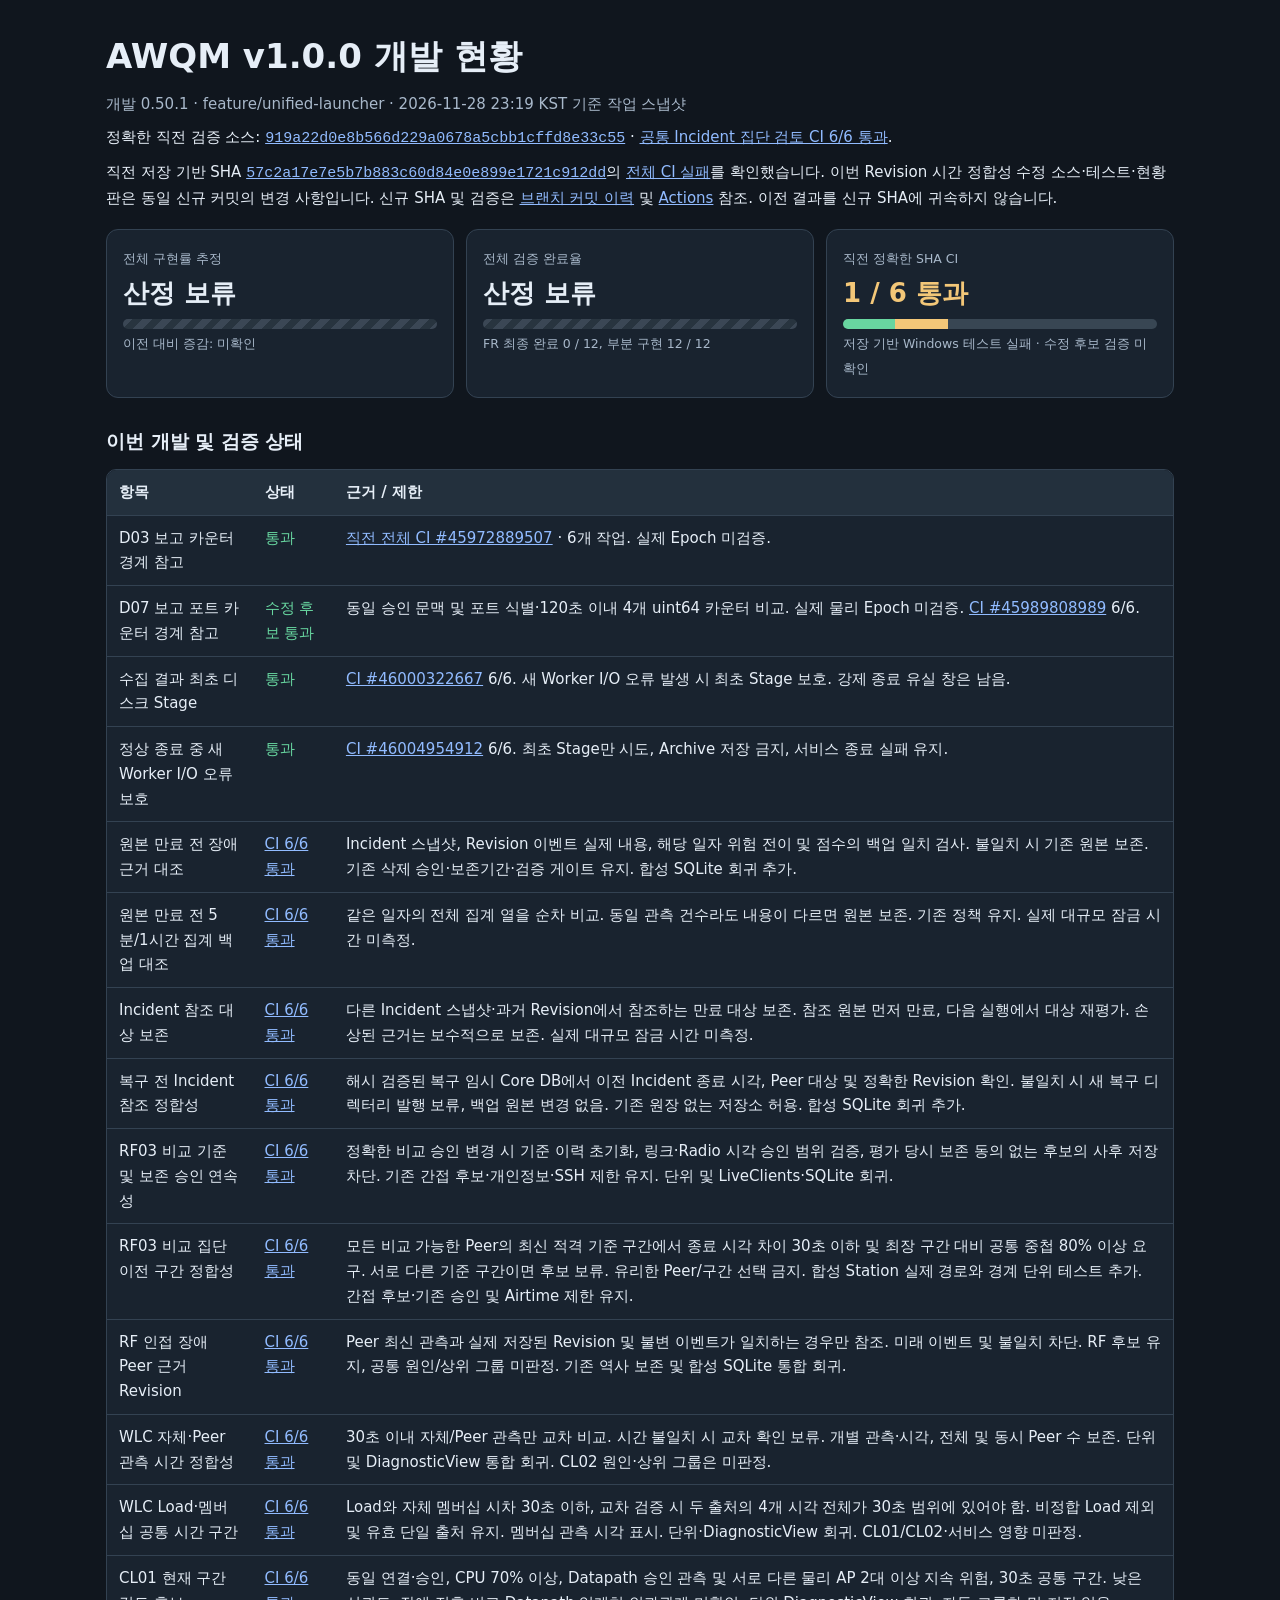
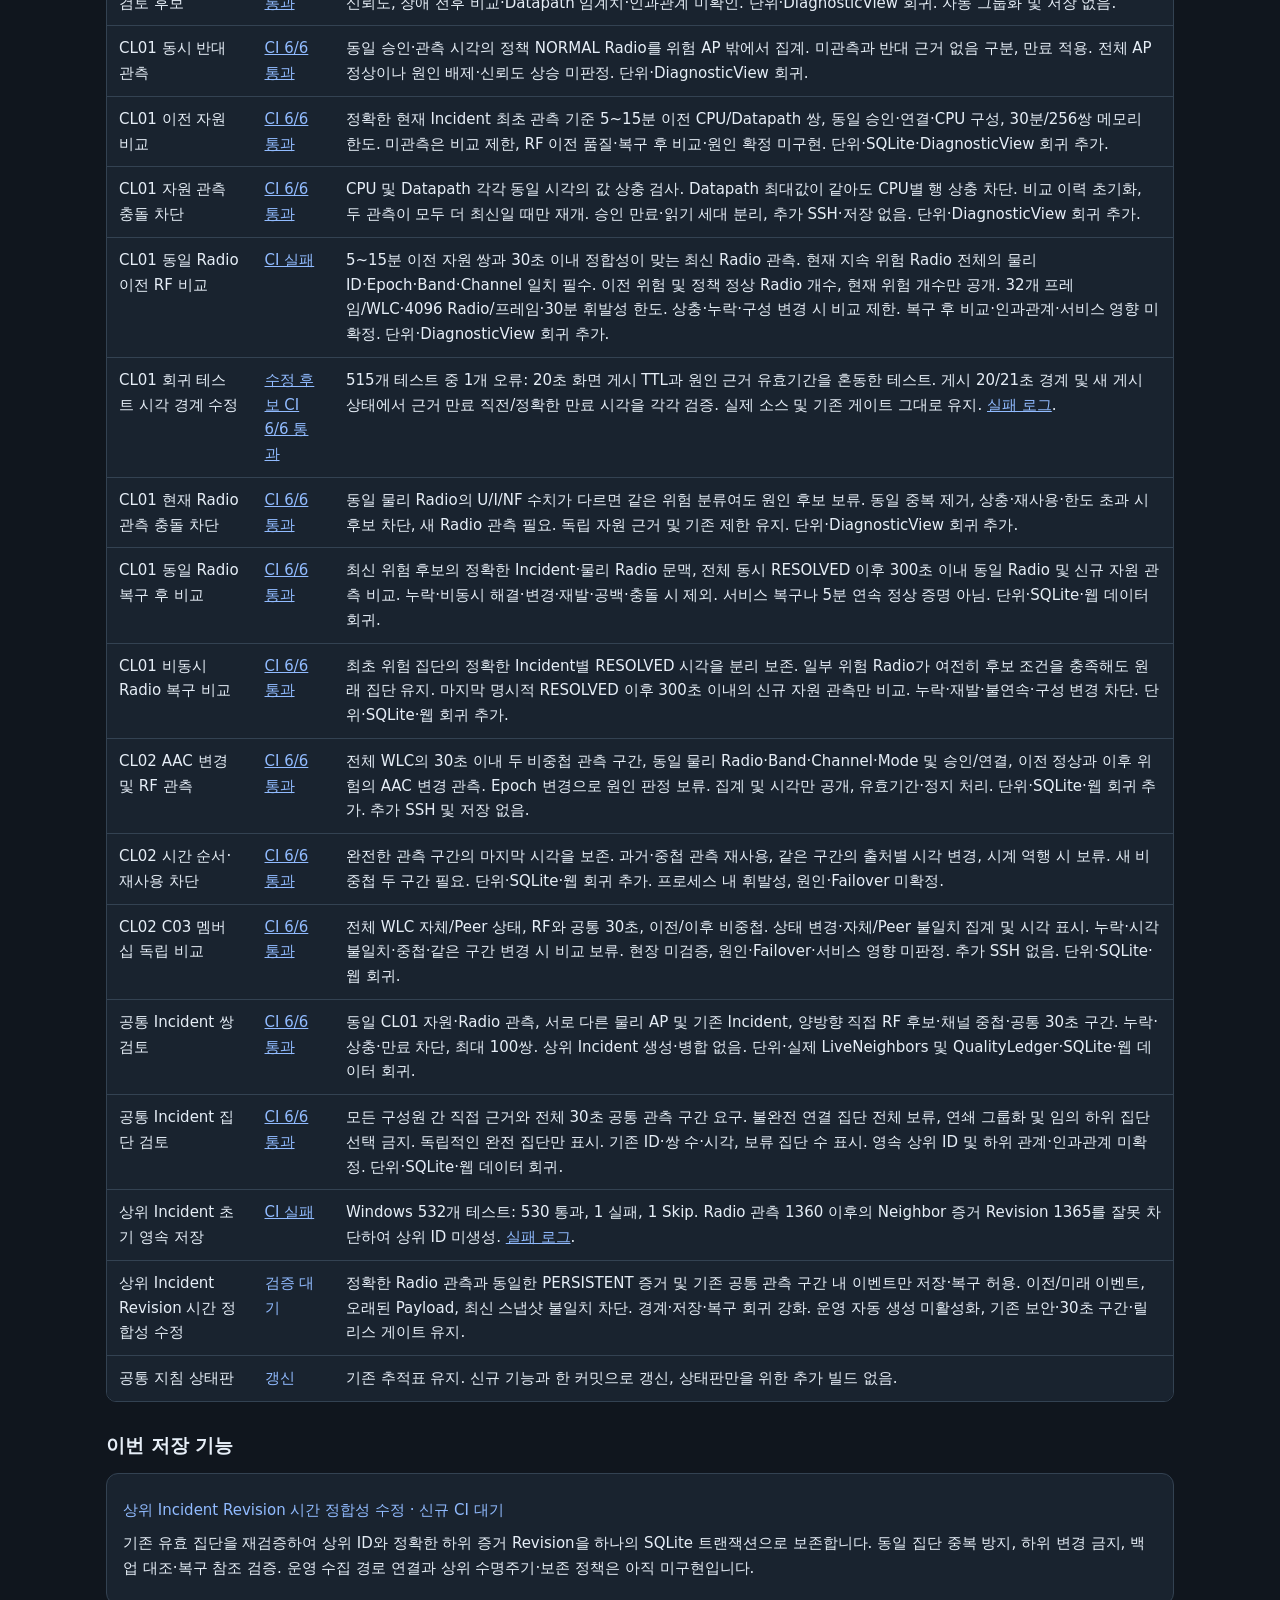
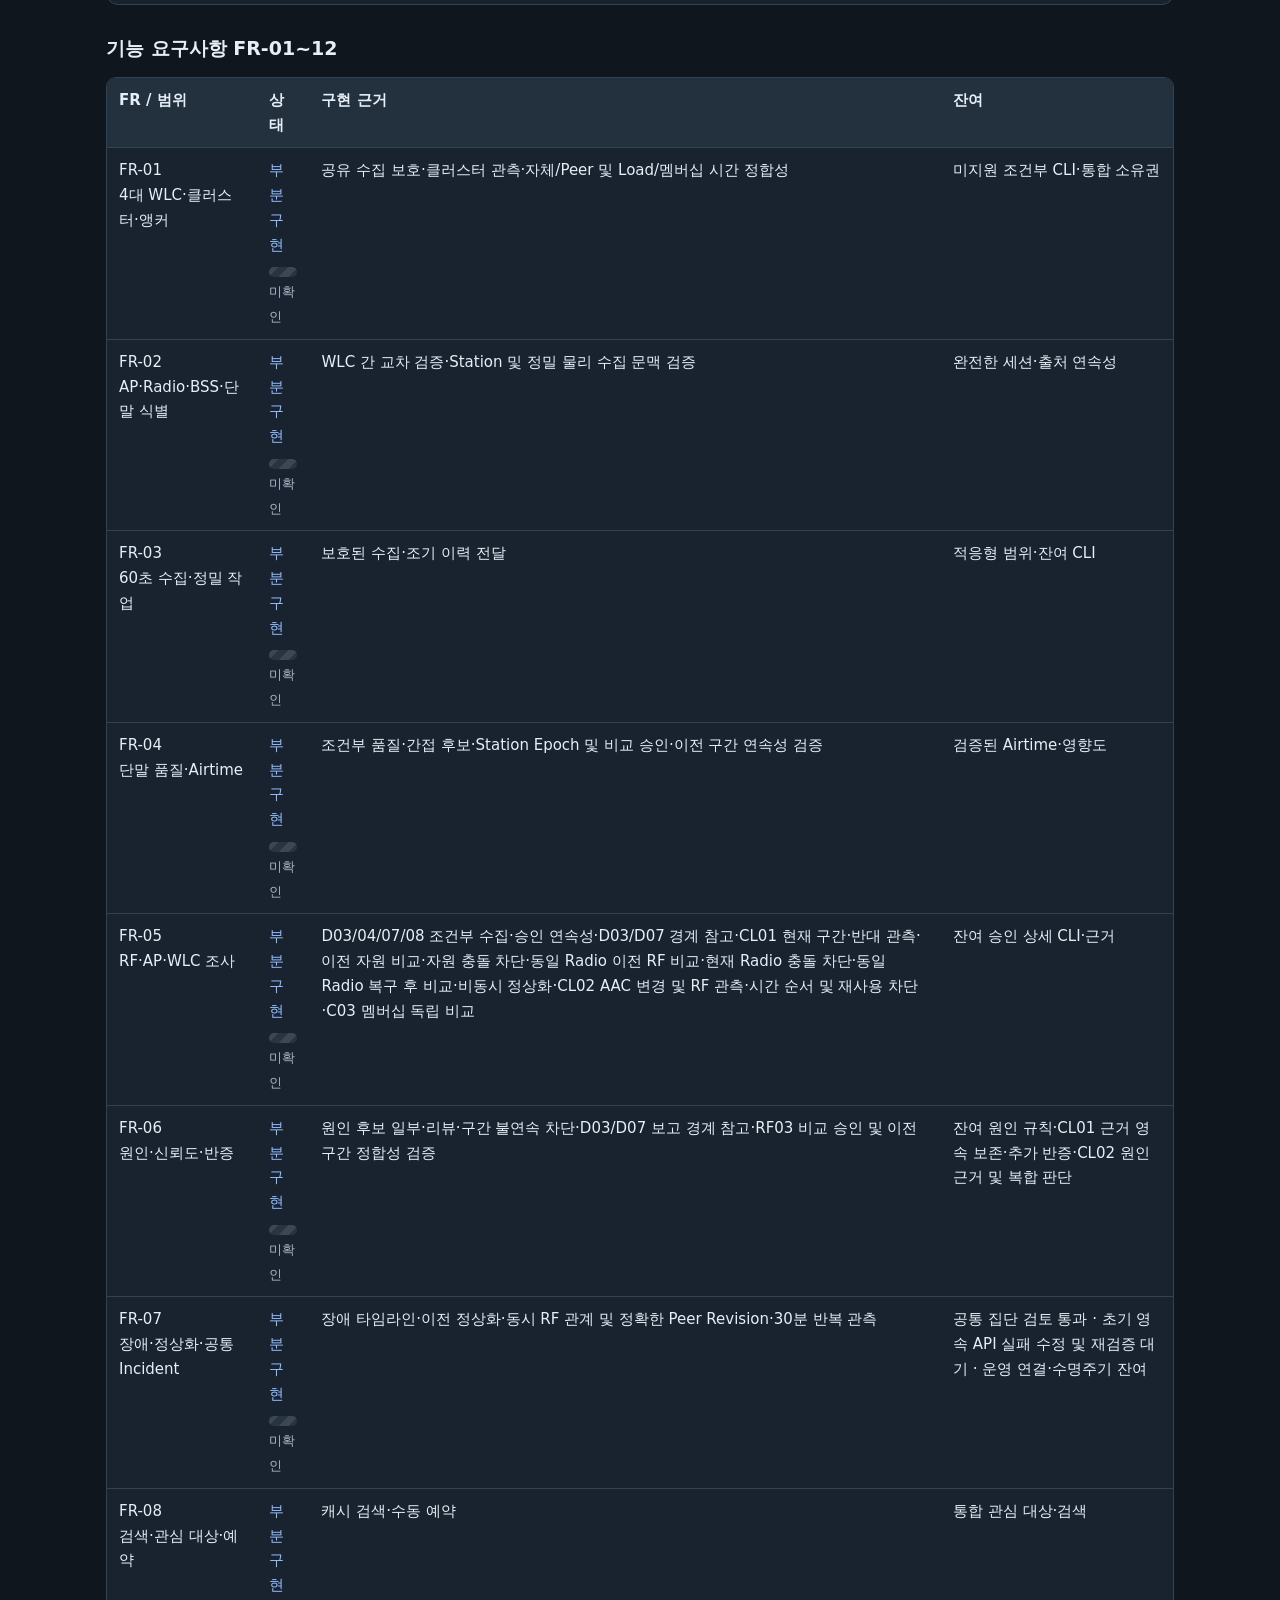
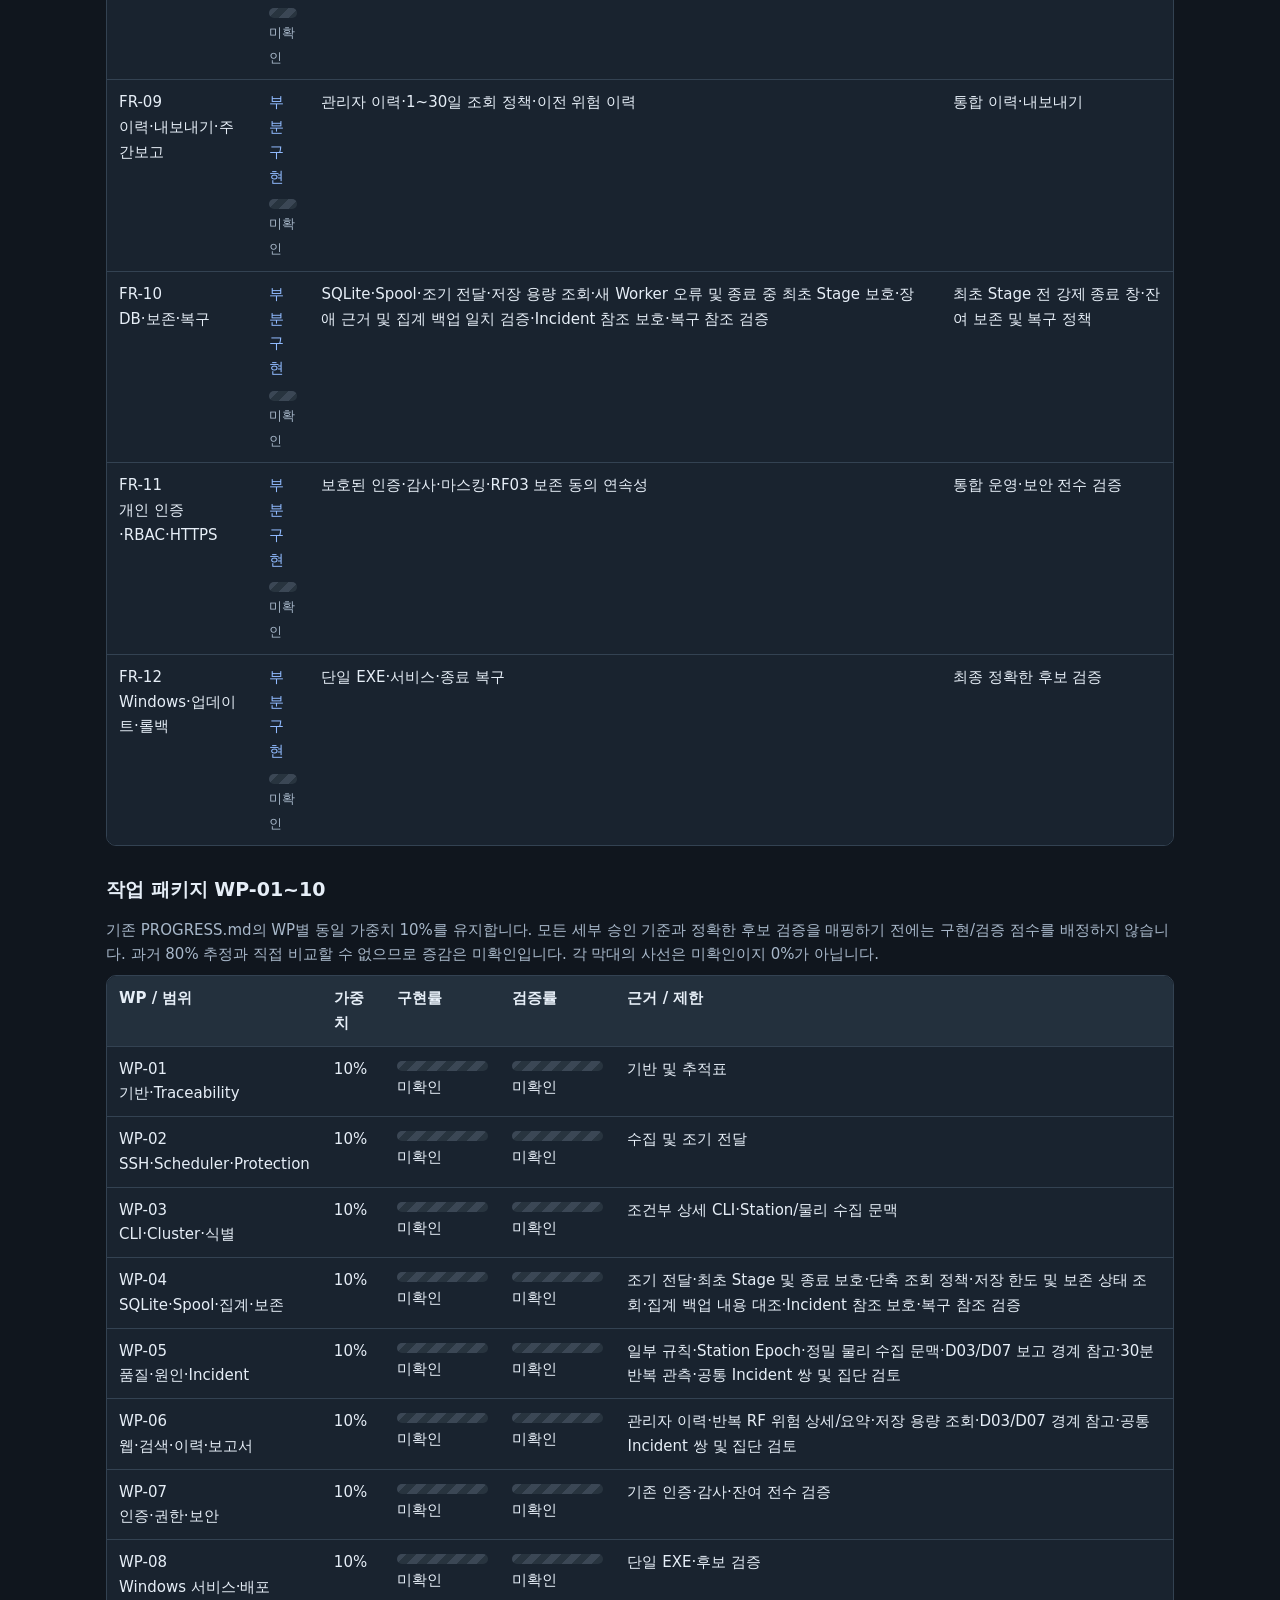
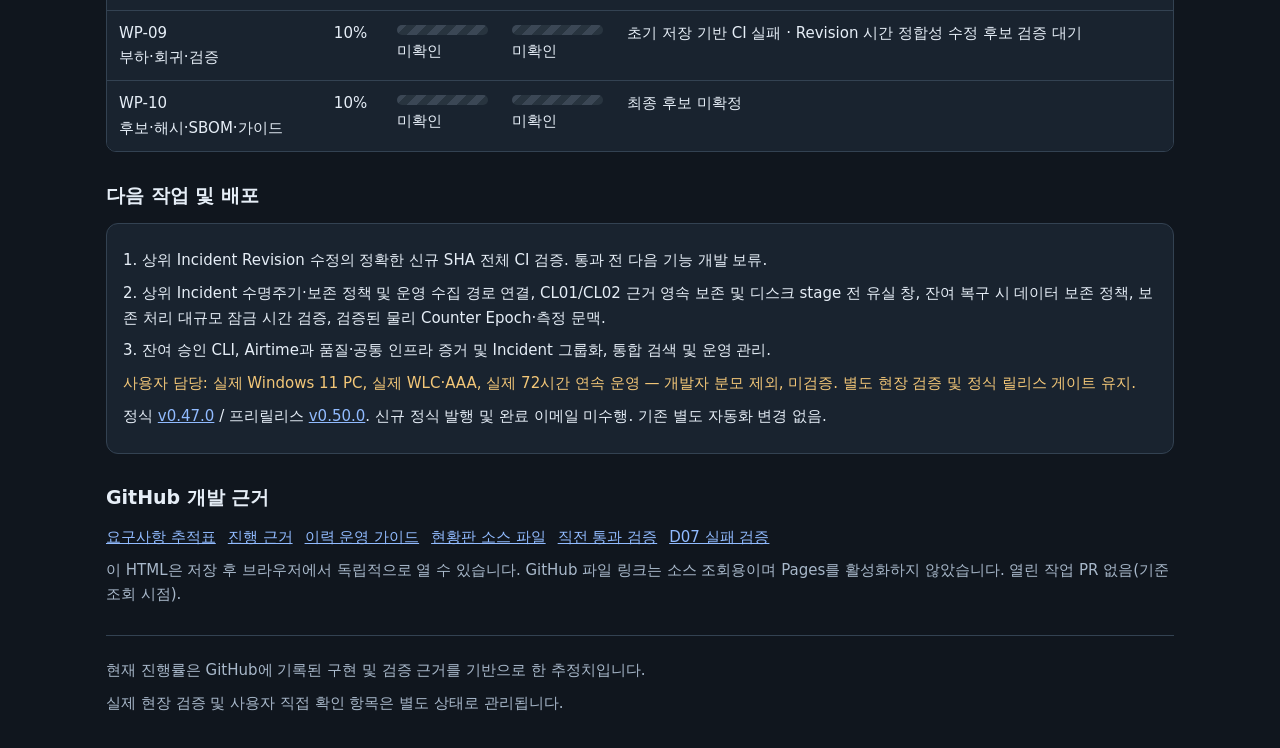
==== commit 61e35f8a: "fix: bind parent incident revisions to exact radio sample and evidence window [awqm-full]" ====
--- a/status/index.html
+++ b/status/index.html
@@ -3,11 +3,11 @@
 <style>
 :root{color-scheme:dark;--bg:#10161e;--panel:#19232f;--line:#334252;--muted:#a8b8ca;--text:#e6eef7;--green:#68d6a0;--blue:#91bbff;--amber:#f3c778}*{box-sizing:border-box}body{margin:0;background:var(--bg);color:var(--text);font:15px/1.65 system-ui,"Malgun Gothic",sans-serif}main{max-width:1100px;margin:auto;padding:28px 16px}h1{font-size:clamp(24px,4vw,34px);margin:0 0 6px}h2{font-size:19px;margin:28px 0 12px}p{margin:8px 0}a{color:var(--blue)}code{overflow-wrap:anywhere}small,.muted{color:var(--muted)}.cards{display:grid;grid-template-columns:repeat(auto-fit,minmax(205px,1fr));gap:12px;margin:18px 0}.card{border:1px solid var(--line);border-radius:12px;background:var(--panel);padding:16px}.metric{font-size:26px;font-weight:700;line-height:1.2;margin:7px 0}.bar{height:10px;background:#384653;border-radius:6px;margin:10px 0 2px;overflow:hidden}.bar.unknown{background:repeating-linear-gradient(135deg,#3b4755 0 7px,#28343f 7px 14px)}.bar.pass{background:var(--green)}.ok{color:var(--green)}.partial{color:var(--blue)}.warn{color:var(--amber)}.tablewrap{overflow-x:auto;border:1px solid var(--line);border-radius:10px}table{border-collapse:collapse;width:100%;text-align:left}th,td{padding:10px 12px;border-bottom:1px solid var(--line);vertical-align:top}th{background:#23303d}td{background:var(--panel)}tr:last-child td{border-bottom:none}.wp{min-width:115px}.wp .bar{margin:4px 0}.links{display:flex;flex-wrap:wrap;gap:12px}footer{border-top:1px solid var(--line);margin-top:28px;padding-top:14px;color:var(--muted)}@media(max-width:600px){main{padding:16px 10px}th,td{padding:8px;font-size:13px}.metric{font-size:22px}}
 </style></head><body><main>
-<header><h1>AWQM v1.0.0 개발 현황</h1><p class="muted">개발 0.50.1 · feature/unified-launcher · 2026-11-28 22:52 KST 기준 작업 스냅샷</p><p>정확한 직전 검증 소스: <a href="https://github.com/sebia1993/Aruba-Wireless-Quality-Monitor/commit/919a22d0e8b566d229a0678a5cbb1cffd8e33c55"><code>919a22d0e8b566d229a0678a5cbb1cffd8e33c55</code></a> · <a href="https://github.com/sebia1993/Aruba-Wireless-Quality-Monitor/actions/runs/46144803653">공통 Incident 집단 검토 CI 6/6 통과</a>.</p><p>이번 상위 Incident 영속 저장 기반 소스·테스트·현황판은 동일 신규 커밋의 변경 사항입니다. 신규 SHA 및 검증은 <a href="https://github.com/sebia1993/Aruba-Wireless-Quality-Monitor/commits/feature/unified-launcher/">브랜치 커밋 이력</a> 및 <a href="https://github.com/sebia1993/Aruba-Wireless-Quality-Monitor/actions">Actions</a> 참조. 이전 결과를 신규 SHA에 귀속하지 않습니다.</p></header>
+<header><h1>AWQM v1.0.0 개발 현황</h1><p class="muted">개발 0.50.1 · feature/unified-launcher · 2026-11-28 23:19 KST 기준 작업 스냅샷</p><p>정확한 직전 검증 소스: <a href="https://github.com/sebia1993/Aruba-Wireless-Quality-Monitor/commit/919a22d0e8b566d229a0678a5cbb1cffd8e33c55"><code>919a22d0e8b566d229a0678a5cbb1cffd8e33c55</code></a> · <a href="https://github.com/sebia1993/Aruba-Wireless-Quality-Monitor/actions/runs/46144803653">공통 Incident 집단 검토 CI 6/6 통과</a>.</p><p>직전 저장 기반 SHA <a href="https://github.com/sebia1993/Aruba-Wireless-Quality-Monitor/commit/57c2a17e7e5b7b883c60d84e0e899e1721c912dd"><code>57c2a17e7e5b7b883c60d84e0e899e1721c912dd</code></a>의 <a href="https://github.com/sebia1993/Aruba-Wireless-Quality-Monitor/actions/runs/46151908076">전체 CI 실패</a>를 확인했습니다. 이번 Revision 시간 정합성 수정 소스·테스트·현황판은 동일 신규 커밋의 변경 사항입니다. 신규 SHA 및 검증은 <a href="https://github.com/sebia1993/Aruba-Wireless-Quality-Monitor/commits/feature/unified-launcher/">브랜치 커밋 이력</a> 및 <a href="https://github.com/sebia1993/Aruba-Wireless-Quality-Monitor/actions">Actions</a> 참조. 이전 결과를 신규 SHA에 귀속하지 않습니다.</p></header>
 <section class="cards" aria-label="개발 및 검증 지표">
 <div class="card"><small>전체 구현률 추정</small><div class="metric">산정 보류</div><div class="bar unknown" role="img" aria-label="산정 불가, 전체 0~100% 미확인"></div><small>이전 대비 증감: 미확인</small></div>
 <div class="card"><small>전체 검증 완료율</small><div class="metric">산정 보류</div><div class="bar unknown" role="img" aria-label="전체 검증률 미확인"></div><small>FR 최종 완료 0 / 12, 부분 구현 12 / 12</small></div>
-<div class="card"><small>직전 정확한 SHA CI</small><div class="metric ok">6 / 6 통과</div><div class="bar pass" role="img" aria-label="직전 SHA의 6개 작업 모두 통과"></div><small>공통 Incident 집단 검토 통과 · 신규 저장 기반 검증 미확인</small></div>
+<div class="card"><small>직전 정확한 SHA CI</small><div class="metric warn">1 / 6 통과</div><div class="bar" style="background:linear-gradient(to right,var(--green) 0 16.666%,var(--amber) 16.666% 33.333%,#384653 33.333% 100%)" role="img" aria-label="직전 SHA 1개 통과, 1개 실패, 4개 미실행"></div><small>저장 기반 Windows 테스트 실패 · 수정 후보 검증 미확인</small></div>
 </section>
 <h2>이번 개발 및 검증 상태</h2><div class="tablewrap"><table><thead><tr><th>항목</th><th>상태</th><th>근거 / 제한</th></tr></thead><tbody>
 <tr><td>D03 보고 카운터 경계 참고</td><td class="ok">통과</td><td><a href="https://github.com/sebia1993/Aruba-Wireless-Quality-Monitor/actions/runs/45972889507">직전 전체 CI #45972889507</a> · 6개 작업. 실제 Epoch 미검증.</td></tr>
@@ -37,11 +37,13 @@
 <tr><td>CL02 C03 멤버십 독립 비교</td><td class="ok"><a href="https://github.com/sebia1993/Aruba-Wireless-Quality-Monitor/actions/runs/46133218039">CI 6/6 통과</a></td><td>전체 WLC 자체/Peer 상태, RF와 공통 30초, 이전/이후 비중첩. 상태 변경·자체/Peer 불일치 집계 및 시각 표시. 누락·시각 불일치·중첩·같은 구간 변경 시 비교 보류. 현장 미검증, 원인·Failover·서비스 영향 미판정. 추가 SSH 없음. 단위·SQLite·웹 회귀.</td></tr>
 <tr><td>공통 Incident 쌍 검토</td><td class="ok"><a href="https://github.com/sebia1993/Aruba-Wireless-Quality-Monitor/actions/runs/46138060720">CI 6/6 통과</a></td><td>동일 CL01 자원·Radio 관측, 서로 다른 물리 AP 및 기존 Incident, 양방향 직접 RF 후보·채널 중첩·공통 30초 구간. 누락·상충·만료 차단, 최대 100쌍. 상위 Incident 생성·병합 없음. 단위·실제 LiveNeighbors 및 QualityLedger·SQLite·웹 데이터 회귀.</td></tr>
 <tr><td>공통 Incident 집단 검토</td><td class="ok"><a href="https://github.com/sebia1993/Aruba-Wireless-Quality-Monitor/actions/runs/46144803653">CI 6/6 통과</a></td><td>모든 구성원 간 직접 근거와 전체 30초 공통 관측 구간 요구. 불완전 연결 집단 전체 보류, 연쇄 그룹화 및 임의 하위 집단 선택 금지. 독립적인 완전 집단만 표시. 기존 ID·쌍 수·시각, 보류 집단 수 표시. 영속 상위 ID 및 하위 관계·인과관계 미확정. 단위·SQLite·웹 데이터 회귀.</td></tr>
+<tr><td>상위 Incident 초기 영속 저장</td><td class="warn"><a href="https://github.com/sebia1993/Aruba-Wireless-Quality-Monitor/actions/runs/46151908076">CI 실패</a></td><td>Windows 532개 테스트: 530 통과, 1 실패, 1 Skip. Radio 관측 1360 이후의 Neighbor 증거 Revision 1365를 잘못 차단하여 상위 ID 미생성. <a href="https://github.com/sebia1993/Aruba-Wireless-Quality-Monitor/actions/runs/46151908076/job/141000163795">실패 로그</a>.</td></tr>
+<tr><td>상위 Incident Revision 시간 정합성 수정</td><td class="partial">검증 대기</td><td>정확한 Radio 관측과 동일한 PERSISTENT 증거 및 기존 공통 관측 구간 내 이벤트만 저장·복구 허용. 이전/미래 이벤트, 오래된 Payload, 최신 스냅샷 불일치 차단. 경계·저장·복구 회귀 강화. 운영 자동 생성 미활성화, 기존 보안·30초 구간·릴리스 게이트 유지.</td></tr>
 <tr><td>공통 지침 상태판</td><td class="partial">갱신</td><td>기존 추적표 유지. 신규 기능과 한 커밋으로 갱신, 상태판만을 위한 추가 빌드 없음.</td></tr>
 </tbody></table></div>
-<h2>이번 저장 기능</h2><div class="card"><p class="partial">상위 Incident 초기 영속 저장 API · 신규 CI 대기</p><p>기존 유효 집단을 재검증하여 상위 ID와 정확한 하위 증거 Revision을 하나의 SQLite 트랜잭션으로 보존합니다. 동일 집단 중복 방지, 하위 변경 금지, 백업 대조·복구 참조 검증. 운영 수집 경로 연결과 상위 수명주기·보존 정책은 아직 미구현입니다.</p></div><h2>기능 요구사항 FR-01~12</h2><div class="tablewrap"><table><thead><tr><th>FR / 범위</th><th>상태</th><th>구현 근거</th><th>잔여</th></tr></thead><tbody><tr><td>FR-01<br>4대 WLC·클러스터·앵커</td><td class="partial">부분 구현<div class="bar unknown" role="img" aria-label="세부 구현률 산정 불가"></div><small>미확인</small></td><td>공유 수집 보호·클러스터 관측·자체/Peer 및 Load/멤버십 시간 정합성</td><td>미지원 조건부 CLI·통합 소유권</td></tr><tr><td>FR-02<br>AP·Radio·BSS·단말 식별</td><td class="partial">부분 구현<div class="bar unknown" role="img" aria-label="세부 구현률 산정 불가"></div><small>미확인</small></td><td>WLC 간 교차 검증·Station 및 정밀 물리 수집 문맥 검증</td><td>완전한 세션·출처 연속성</td></tr><tr><td>FR-03<br>60초 수집·정밀 작업</td><td class="partial">부분 구현<div class="bar unknown" role="img" aria-label="세부 구현률 산정 불가"></div><small>미확인</small></td><td>보호된 수집·조기 이력 전달</td><td>적응형 범위·잔여 CLI</td></tr><tr><td>FR-04<br>단말 품질·Airtime</td><td class="partial">부분 구현<div class="bar unknown" role="img" aria-label="세부 구현률 산정 불가"></div><small>미확인</small></td><td>조건부 품질·간접 후보·Station Epoch 및 비교 승인·이전 구간 연속성 검증</td><td>검증된 Airtime·영향도</td></tr><tr><td>FR-05<br>RF·AP·WLC 조사</td><td class="partial">부분 구현<div class="bar unknown" role="img" aria-label="세부 구현률 산정 불가"></div><small>미확인</small></td><td>D03/04/07/08 조건부 수집·승인 연속성·D03/D07 경계 참고·CL01 현재 구간·반대 관측·이전 자원 비교·자원 충돌 차단·동일 Radio 이전 RF 비교·현재 Radio 충돌 차단·동일 Radio 복구 후 비교·비동시 정상화·CL02 AAC 변경 및 RF 관측·시간 순서 및 재사용 차단·C03 멤버십 독립 비교</td><td>잔여 승인 상세 CLI·근거</td></tr><tr><td>FR-06<br>원인·신뢰도·반증</td><td class="partial">부분 구현<div class="bar unknown" role="img" aria-label="세부 구현률 산정 불가"></div><small>미확인</small></td><td>원인 후보 일부·리뷰·구간 불연속 차단·D03/D07 보고 경계 참고·RF03 비교 승인 및 이전 구간 정합성 검증</td><td>잔여 원인 규칙·CL01 근거 영속 보존·추가 반증·CL02 원인 근거 및 복합 판단</td></tr><tr><td>FR-07<br>장애·정상화·공통 Incident</td><td class="partial">부분 구현<div class="bar unknown" role="img" aria-label="세부 구현률 산정 불가"></div><small>미확인</small></td><td>장애 타임라인·이전 정상화·동시 RF 관계 및 정확한 Peer Revision·30분 반복 관측</td><td>공통 집단 검토 통과 · 초기 영속 API 구현 · 운영 연결·수명주기 잔여</td></tr><tr><td>FR-08<br>검색·관심 대상·예약</td><td class="partial">부분 구현<div class="bar unknown" role="img" aria-label="세부 구현률 산정 불가"></div><small>미확인</small></td><td>캐시 검색·수동 예약</td><td>통합 관심 대상·검색</td></tr><tr><td>FR-09<br>이력·내보내기·주간보고</td><td class="partial">부분 구현<div class="bar unknown" role="img" aria-label="세부 구현률 산정 불가"></div><small>미확인</small></td><td>관리자 이력·1~30일 조회 정책·이전 위험 이력</td><td>통합 이력·내보내기</td></tr><tr><td>FR-10<br>DB·보존·복구</td><td class="partial">부분 구현<div class="bar unknown" role="img" aria-label="세부 구현률 산정 불가"></div><small>미확인</small></td><td>SQLite·Spool·조기 전달·저장 용량 조회·새 Worker 오류 및 종료 중 최초 Stage 보호·장애 근거 및 집계 백업 일치 검증·Incident 참조 보호·복구 참조 검증</td><td>최초 Stage 전 강제 종료 창·잔여 보존 및 복구 정책</td></tr><tr><td>FR-11<br>개인 인증·RBAC·HTTPS</td><td class="partial">부분 구현<div class="bar unknown" role="img" aria-label="세부 구현률 산정 불가"></div><small>미확인</small></td><td>보호된 인증·감사·마스킹·RF03 보존 동의 연속성</td><td>통합 운영·보안 전수 검증</td></tr><tr><td>FR-12<br>Windows·업데이트·롤백</td><td class="partial">부분 구현<div class="bar unknown" role="img" aria-label="세부 구현률 산정 불가"></div><small>미확인</small></td><td>단일 EXE·서비스·종료 복구</td><td>최종 정확한 후보 검증</td></tr></tbody></table></div>
+<h2>이번 저장 기능</h2><div class="card"><p class="partial">상위 Incident Revision 시간 정합성 수정 · 신규 CI 대기</p><p>기존 유효 집단을 재검증하여 상위 ID와 정확한 하위 증거 Revision을 하나의 SQLite 트랜잭션으로 보존합니다. 동일 집단 중복 방지, 하위 변경 금지, 백업 대조·복구 참조 검증. 운영 수집 경로 연결과 상위 수명주기·보존 정책은 아직 미구현입니다.</p></div><h2>기능 요구사항 FR-01~12</h2><div class="tablewrap"><table><thead><tr><th>FR / 범위</th><th>상태</th><th>구현 근거</th><th>잔여</th></tr></thead><tbody><tr><td>FR-01<br>4대 WLC·클러스터·앵커</td><td class="partial">부분 구현<div class="bar unknown" role="img" aria-label="세부 구현률 산정 불가"></div><small>미확인</small></td><td>공유 수집 보호·클러스터 관측·자체/Peer 및 Load/멤버십 시간 정합성</td><td>미지원 조건부 CLI·통합 소유권</td></tr><tr><td>FR-02<br>AP·Radio·BSS·단말 식별</td><td class="partial">부분 구현<div class="bar unknown" role="img" aria-label="세부 구현률 산정 불가"></div><small>미확인</small></td><td>WLC 간 교차 검증·Station 및 정밀 물리 수집 문맥 검증</td><td>완전한 세션·출처 연속성</td></tr><tr><td>FR-03<br>60초 수집·정밀 작업</td><td class="partial">부분 구현<div class="bar unknown" role="img" aria-label="세부 구현률 산정 불가"></div><small>미확인</small></td><td>보호된 수집·조기 이력 전달</td><td>적응형 범위·잔여 CLI</td></tr><tr><td>FR-04<br>단말 품질·Airtime</td><td class="partial">부분 구현<div class="bar unknown" role="img" aria-label="세부 구현률 산정 불가"></div><small>미확인</small></td><td>조건부 품질·간접 후보·Station Epoch 및 비교 승인·이전 구간 연속성 검증</td><td>검증된 Airtime·영향도</td></tr><tr><td>FR-05<br>RF·AP·WLC 조사</td><td class="partial">부분 구현<div class="bar unknown" role="img" aria-label="세부 구현률 산정 불가"></div><small>미확인</small></td><td>D03/04/07/08 조건부 수집·승인 연속성·D03/D07 경계 참고·CL01 현재 구간·반대 관측·이전 자원 비교·자원 충돌 차단·동일 Radio 이전 RF 비교·현재 Radio 충돌 차단·동일 Radio 복구 후 비교·비동시 정상화·CL02 AAC 변경 및 RF 관측·시간 순서 및 재사용 차단·C03 멤버십 독립 비교</td><td>잔여 승인 상세 CLI·근거</td></tr><tr><td>FR-06<br>원인·신뢰도·반증</td><td class="partial">부분 구현<div class="bar unknown" role="img" aria-label="세부 구현률 산정 불가"></div><small>미확인</small></td><td>원인 후보 일부·리뷰·구간 불연속 차단·D03/D07 보고 경계 참고·RF03 비교 승인 및 이전 구간 정합성 검증</td><td>잔여 원인 규칙·CL01 근거 영속 보존·추가 반증·CL02 원인 근거 및 복합 판단</td></tr><tr><td>FR-07<br>장애·정상화·공통 Incident</td><td class="partial">부분 구현<div class="bar unknown" role="img" aria-label="세부 구현률 산정 불가"></div><small>미확인</small></td><td>장애 타임라인·이전 정상화·동시 RF 관계 및 정확한 Peer Revision·30분 반복 관측</td><td>공통 집단 검토 통과 · 초기 영속 API 실패 수정 및 재검증 대기 · 운영 연결·수명주기 잔여</td></tr><tr><td>FR-08<br>검색·관심 대상·예약</td><td class="partial">부분 구현<div class="bar unknown" role="img" aria-label="세부 구현률 산정 불가"></div><small>미확인</small></td><td>캐시 검색·수동 예약</td><td>통합 관심 대상·검색</td></tr><tr><td>FR-09<br>이력·내보내기·주간보고</td><td class="partial">부분 구현<div class="bar unknown" role="img" aria-label="세부 구현률 산정 불가"></div><small>미확인</small></td><td>관리자 이력·1~30일 조회 정책·이전 위험 이력</td><td>통합 이력·내보내기</td></tr><tr><td>FR-10<br>DB·보존·복구</td><td class="partial">부분 구현<div class="bar unknown" role="img" aria-label="세부 구현률 산정 불가"></div><small>미확인</small></td><td>SQLite·Spool·조기 전달·저장 용량 조회·새 Worker 오류 및 종료 중 최초 Stage 보호·장애 근거 및 집계 백업 일치 검증·Incident 참조 보호·복구 참조 검증</td><td>최초 Stage 전 강제 종료 창·잔여 보존 및 복구 정책</td></tr><tr><td>FR-11<br>개인 인증·RBAC·HTTPS</td><td class="partial">부분 구현<div class="bar unknown" role="img" aria-label="세부 구현률 산정 불가"></div><small>미확인</small></td><td>보호된 인증·감사·마스킹·RF03 보존 동의 연속성</td><td>통합 운영·보안 전수 검증</td></tr><tr><td>FR-12<br>Windows·업데이트·롤백</td><td class="partial">부분 구현<div class="bar unknown" role="img" aria-label="세부 구현률 산정 불가"></div><small>미확인</small></td><td>단일 EXE·서비스·종료 복구</td><td>최종 정확한 후보 검증</td></tr></tbody></table></div>
 <h2>작업 패키지 WP-01~10</h2><p class="muted">기존 PROGRESS.md의 WP별 동일 가중치 10%를 유지합니다. 모든 세부 승인 기준과 정확한 후보 검증을 매핑하기 전에는 구현/검증 점수를 배정하지 않습니다. 과거 80% 추정과 직접 비교할 수 없으므로 증감은 미확인입니다. 각 막대의 사선은 미확인이지 0%가 아닙니다.</p>
-<div class="tablewrap"><table><thead><tr><th>WP / 범위</th><th>가중치</th><th>구현률</th><th>검증률</th><th>근거 / 제한</th></tr></thead><tbody><tr><td>WP-01<br>기반·Traceability</td><td>10%</td><td class="wp"><div class="bar unknown" aria-hidden="true"></div>미확인</td><td class="wp"><div class="bar unknown" aria-hidden="true"></div>미확인</td><td>기반 및 추적표</td></tr><tr><td>WP-02<br>SSH·Scheduler·Protection</td><td>10%</td><td class="wp"><div class="bar unknown" aria-hidden="true"></div>미확인</td><td class="wp"><div class="bar unknown" aria-hidden="true"></div>미확인</td><td>수집 및 조기 전달</td></tr><tr><td>WP-03<br>CLI·Cluster·식별</td><td>10%</td><td class="wp"><div class="bar unknown" aria-hidden="true"></div>미확인</td><td class="wp"><div class="bar unknown" aria-hidden="true"></div>미확인</td><td>조건부 상세 CLI·Station/물리 수집 문맥</td></tr><tr><td>WP-04<br>SQLite·Spool·집계·보존</td><td>10%</td><td class="wp"><div class="bar unknown" aria-hidden="true"></div>미확인</td><td class="wp"><div class="bar unknown" aria-hidden="true"></div>미확인</td><td>조기 전달·최초 Stage 및 종료 보호·단축 조회 정책·저장 한도 및 보존 상태 조회·집계 백업 내용 대조·Incident 참조 보호·복구 참조 검증</td></tr><tr><td>WP-05<br>품질·원인·Incident</td><td>10%</td><td class="wp"><div class="bar unknown" aria-hidden="true"></div>미확인</td><td class="wp"><div class="bar unknown" aria-hidden="true"></div>미확인</td><td>일부 규칙·Station Epoch·정밀 물리 수집 문맥·D03/D07 보고 경계 참고·30분 반복 관측·공통 Incident 쌍 및 집단 검토</td></tr><tr><td>WP-06<br>웹·검색·이력·보고서</td><td>10%</td><td class="wp"><div class="bar unknown" aria-hidden="true"></div>미확인</td><td class="wp"><div class="bar unknown" aria-hidden="true"></div>미확인</td><td>관리자 이력·반복 RF 위험 상세/요약·저장 용량 조회·D03/D07 경계 참고·공통 Incident 쌍 및 집단 검토</td></tr><tr><td>WP-07<br>인증·권한·보안</td><td>10%</td><td class="wp"><div class="bar unknown" aria-hidden="true"></div>미확인</td><td class="wp"><div class="bar unknown" aria-hidden="true"></div>미확인</td><td>기존 인증·감사·잔여 전수 검증</td></tr><tr><td>WP-08<br>Windows 서비스·배포</td><td>10%</td><td class="wp"><div class="bar unknown" aria-hidden="true"></div>미확인</td><td class="wp"><div class="bar unknown" aria-hidden="true"></div>미확인</td><td>단일 EXE·후보 검증</td></tr><tr><td>WP-09<br>부하·회귀·검증</td><td>10%</td><td class="wp"><div class="bar unknown" aria-hidden="true"></div>미확인</td><td class="wp"><div class="bar unknown" aria-hidden="true"></div>미확인</td><td>공통 Incident 집단 검토 CI 통과 · 신규 저장 기반 검증 대기</td></tr><tr><td>WP-10<br>후보·해시·SBOM·가이드</td><td>10%</td><td class="wp"><div class="bar unknown" aria-hidden="true"></div>미확인</td><td class="wp"><div class="bar unknown" aria-hidden="true"></div>미확인</td><td>최종 후보 미확정</td></tr></tbody></table></div>
-<h2>다음 작업 및 배포</h2><div class="card"><p>1. 상위 Incident 저장 기반의 정확한 신규 SHA 전체 CI 검증. 통과 전 다음 기능 개발 보류.</p><p>2. 상위 Incident 수명주기·보존 정책 및 운영 수집 경로 연결, CL01/CL02 근거 영속 보존 및 디스크 stage 전 유실 창, 잔여 복구 시 데이터 보존 정책, 보존 처리 대규모 잠금 시간 검증, 검증된 물리 Counter Epoch·측정 문맥.</p><p>3. 잔여 승인 CLI, Airtime과 품질·공통 인프라 증거 및 Incident 그룹화, 통합 검색 및 운영 관리.</p><p class="warn">사용자 담당: 실제 Windows 11 PC, 실제 WLC·AAA, 실제 72시간 연속 운영 — 개발자 분모 제외, 미검증. 별도 현장 검증 및 정식 릴리스 게이트 유지.</p><p>정식 <a href="https://github.com/sebia1993/Aruba-Wireless-Quality-Monitor/releases/tag/v0.47.0">v0.47.0</a> / 프리릴리스 <a href="https://github.com/sebia1993/Aruba-Wireless-Quality-Monitor/releases/tag/v0.50.0">v0.50.0</a>. 신규 정식 발행 및 완료 이메일 미수행. 기존 별도 자동화 변경 없음.</p></div>
+<div class="tablewrap"><table><thead><tr><th>WP / 범위</th><th>가중치</th><th>구현률</th><th>검증률</th><th>근거 / 제한</th></tr></thead><tbody><tr><td>WP-01<br>기반·Traceability</td><td>10%</td><td class="wp"><div class="bar unknown" aria-hidden="true"></div>미확인</td><td class="wp"><div class="bar unknown" aria-hidden="true"></div>미확인</td><td>기반 및 추적표</td></tr><tr><td>WP-02<br>SSH·Scheduler·Protection</td><td>10%</td><td class="wp"><div class="bar unknown" aria-hidden="true"></div>미확인</td><td class="wp"><div class="bar unknown" aria-hidden="true"></div>미확인</td><td>수집 및 조기 전달</td></tr><tr><td>WP-03<br>CLI·Cluster·식별</td><td>10%</td><td class="wp"><div class="bar unknown" aria-hidden="true"></div>미확인</td><td class="wp"><div class="bar unknown" aria-hidden="true"></div>미확인</td><td>조건부 상세 CLI·Station/물리 수집 문맥</td></tr><tr><td>WP-04<br>SQLite·Spool·집계·보존</td><td>10%</td><td class="wp"><div class="bar unknown" aria-hidden="true"></div>미확인</td><td class="wp"><div class="bar unknown" aria-hidden="true"></div>미확인</td><td>조기 전달·최초 Stage 및 종료 보호·단축 조회 정책·저장 한도 및 보존 상태 조회·집계 백업 내용 대조·Incident 참조 보호·복구 참조 검증</td></tr><tr><td>WP-05<br>품질·원인·Incident</td><td>10%</td><td class="wp"><div class="bar unknown" aria-hidden="true"></div>미확인</td><td class="wp"><div class="bar unknown" aria-hidden="true"></div>미확인</td><td>일부 규칙·Station Epoch·정밀 물리 수집 문맥·D03/D07 보고 경계 참고·30분 반복 관측·공통 Incident 쌍 및 집단 검토</td></tr><tr><td>WP-06<br>웹·검색·이력·보고서</td><td>10%</td><td class="wp"><div class="bar unknown" aria-hidden="true"></div>미확인</td><td class="wp"><div class="bar unknown" aria-hidden="true"></div>미확인</td><td>관리자 이력·반복 RF 위험 상세/요약·저장 용량 조회·D03/D07 경계 참고·공통 Incident 쌍 및 집단 검토</td></tr><tr><td>WP-07<br>인증·권한·보안</td><td>10%</td><td class="wp"><div class="bar unknown" aria-hidden="true"></div>미확인</td><td class="wp"><div class="bar unknown" aria-hidden="true"></div>미확인</td><td>기존 인증·감사·잔여 전수 검증</td></tr><tr><td>WP-08<br>Windows 서비스·배포</td><td>10%</td><td class="wp"><div class="bar unknown" aria-hidden="true"></div>미확인</td><td class="wp"><div class="bar unknown" aria-hidden="true"></div>미확인</td><td>단일 EXE·후보 검증</td></tr><tr><td>WP-09<br>부하·회귀·검증</td><td>10%</td><td class="wp"><div class="bar unknown" aria-hidden="true"></div>미확인</td><td class="wp"><div class="bar unknown" aria-hidden="true"></div>미확인</td><td>초기 저장 기반 CI 실패 · Revision 시간 정합성 수정 후보 검증 대기</td></tr><tr><td>WP-10<br>후보·해시·SBOM·가이드</td><td>10%</td><td class="wp"><div class="bar unknown" aria-hidden="true"></div>미확인</td><td class="wp"><div class="bar unknown" aria-hidden="true"></div>미확인</td><td>최종 후보 미확정</td></tr></tbody></table></div>
+<h2>다음 작업 및 배포</h2><div class="card"><p>1. 상위 Incident Revision 수정의 정확한 신규 SHA 전체 CI 검증. 통과 전 다음 기능 개발 보류.</p><p>2. 상위 Incident 수명주기·보존 정책 및 운영 수집 경로 연결, CL01/CL02 근거 영속 보존 및 디스크 stage 전 유실 창, 잔여 복구 시 데이터 보존 정책, 보존 처리 대규모 잠금 시간 검증, 검증된 물리 Counter Epoch·측정 문맥.</p><p>3. 잔여 승인 CLI, Airtime과 품질·공통 인프라 증거 및 Incident 그룹화, 통합 검색 및 운영 관리.</p><p class="warn">사용자 담당: 실제 Windows 11 PC, 실제 WLC·AAA, 실제 72시간 연속 운영 — 개발자 분모 제외, 미검증. 별도 현장 검증 및 정식 릴리스 게이트 유지.</p><p>정식 <a href="https://github.com/sebia1993/Aruba-Wireless-Quality-Monitor/releases/tag/v0.47.0">v0.47.0</a> / 프리릴리스 <a href="https://github.com/sebia1993/Aruba-Wireless-Quality-Monitor/releases/tag/v0.50.0">v0.50.0</a>. 신규 정식 발행 및 완료 이메일 미수행. 기존 별도 자동화 변경 없음.</p></div>
 <h2>GitHub 개발 근거</h2><div class="links"><a href="https://github.com/sebia1993/Aruba-Wireless-Quality-Monitor/blob/feature/unified-launcher/docs/V1_REQUIREMENTS_TRACKER.md">요구사항 추적표</a><a href="https://github.com/sebia1993/Aruba-Wireless-Quality-Monitor/blob/feature/unified-launcher/docs/PROGRESS.md">진행 근거</a><a href="https://github.com/sebia1993/Aruba-Wireless-Quality-Monitor/blob/feature/unified-launcher/docs/SELECTED_DETAIL_HISTORY.md">이력 운영 가이드</a><a href="https://github.com/sebia1993/Aruba-Wireless-Quality-Monitor/blob/feature/unified-launcher/status/index.html">현황판 소스 파일</a><a href="https://github.com/sebia1993/Aruba-Wireless-Quality-Monitor/actions/runs/46144803653">직전 통과 검증</a><a href="https://github.com/sebia1993/Aruba-Wireless-Quality-Monitor/actions/runs/45983198914">D07 실패 검증</a></div><p class="muted">이 HTML은 저장 후 브라우저에서 독립적으로 열 수 있습니다. GitHub 파일 링크는 소스 조회용이며 Pages를 활성화하지 않았습니다. 열린 작업 PR 없음(기준 조회 시점).</p>
 <footer><p>현재 진행률은 GitHub에 기록된 구현 및 검증 근거를 기반으로 한 추정치입니다.</p><p>실제 현장 검증 및 사용자 직접 확인 항목은 별도 상태로 관리됩니다.</p></footer></main></body></html>
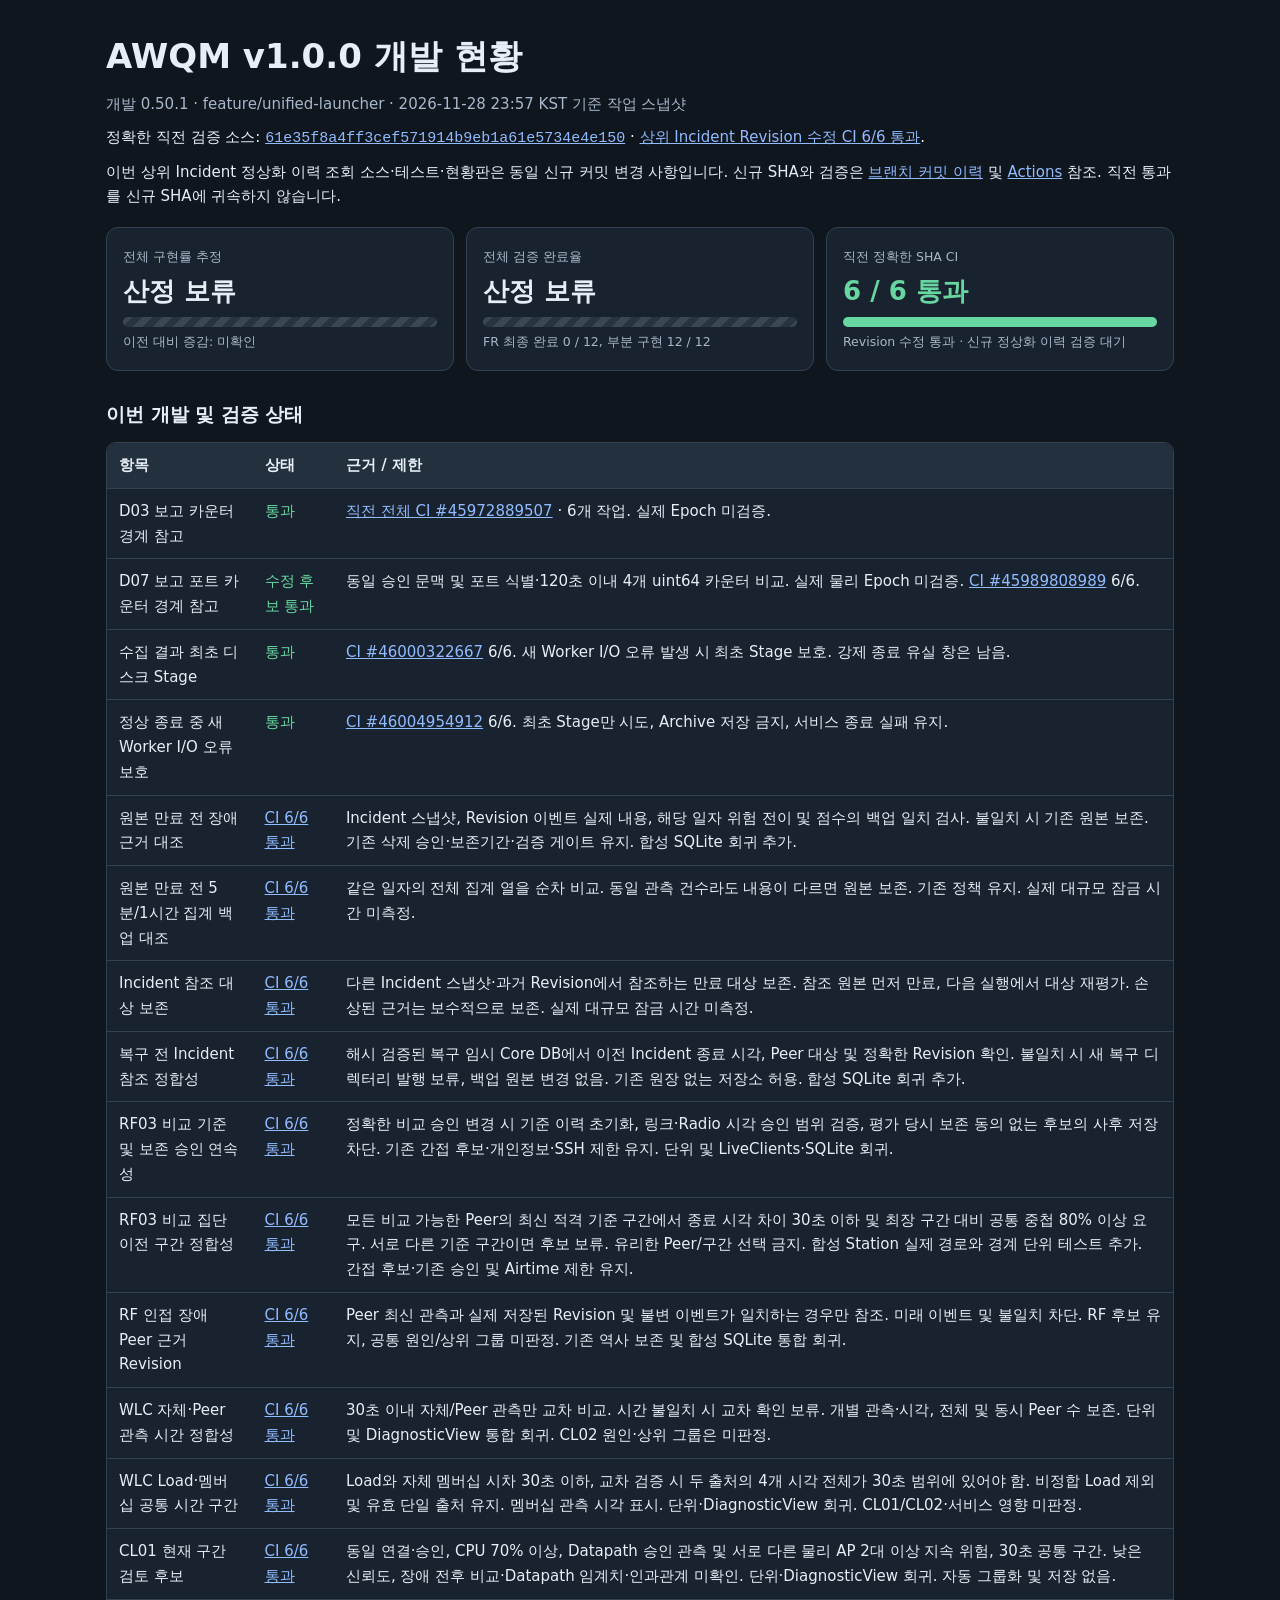
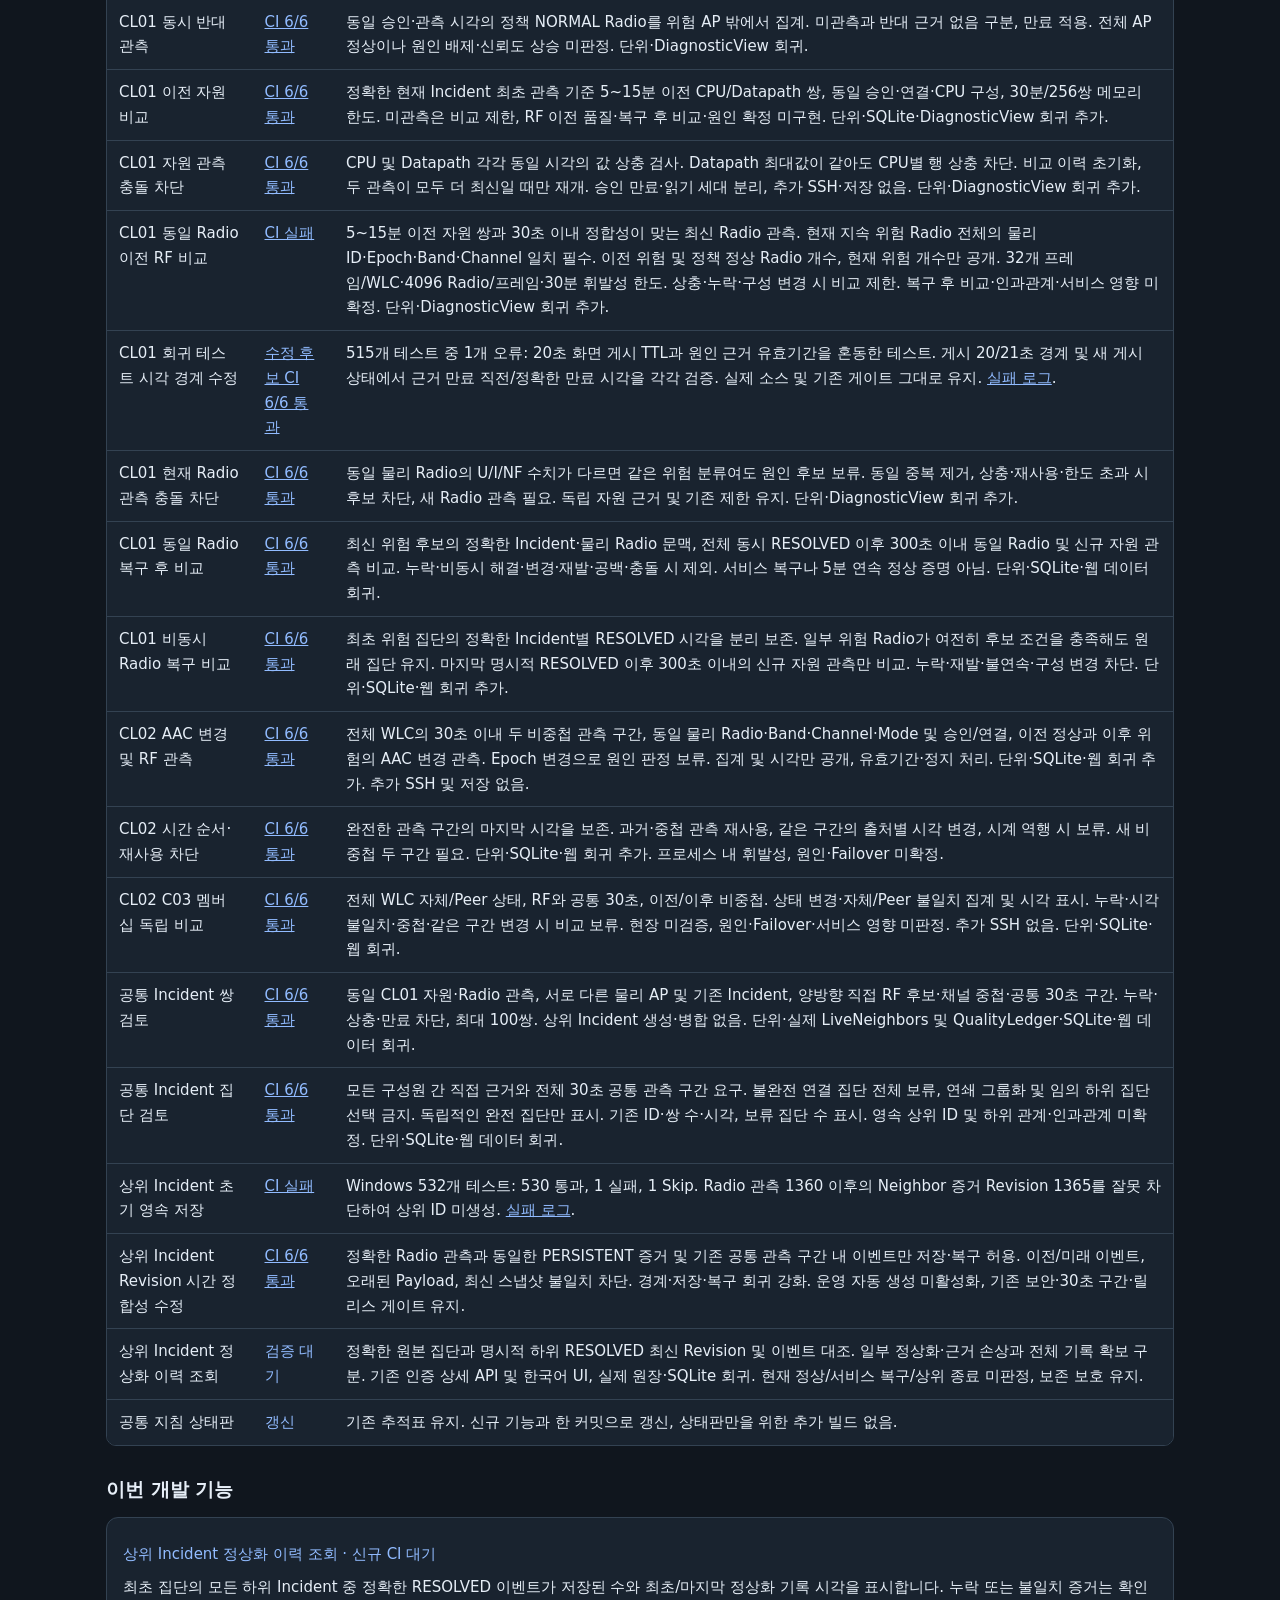
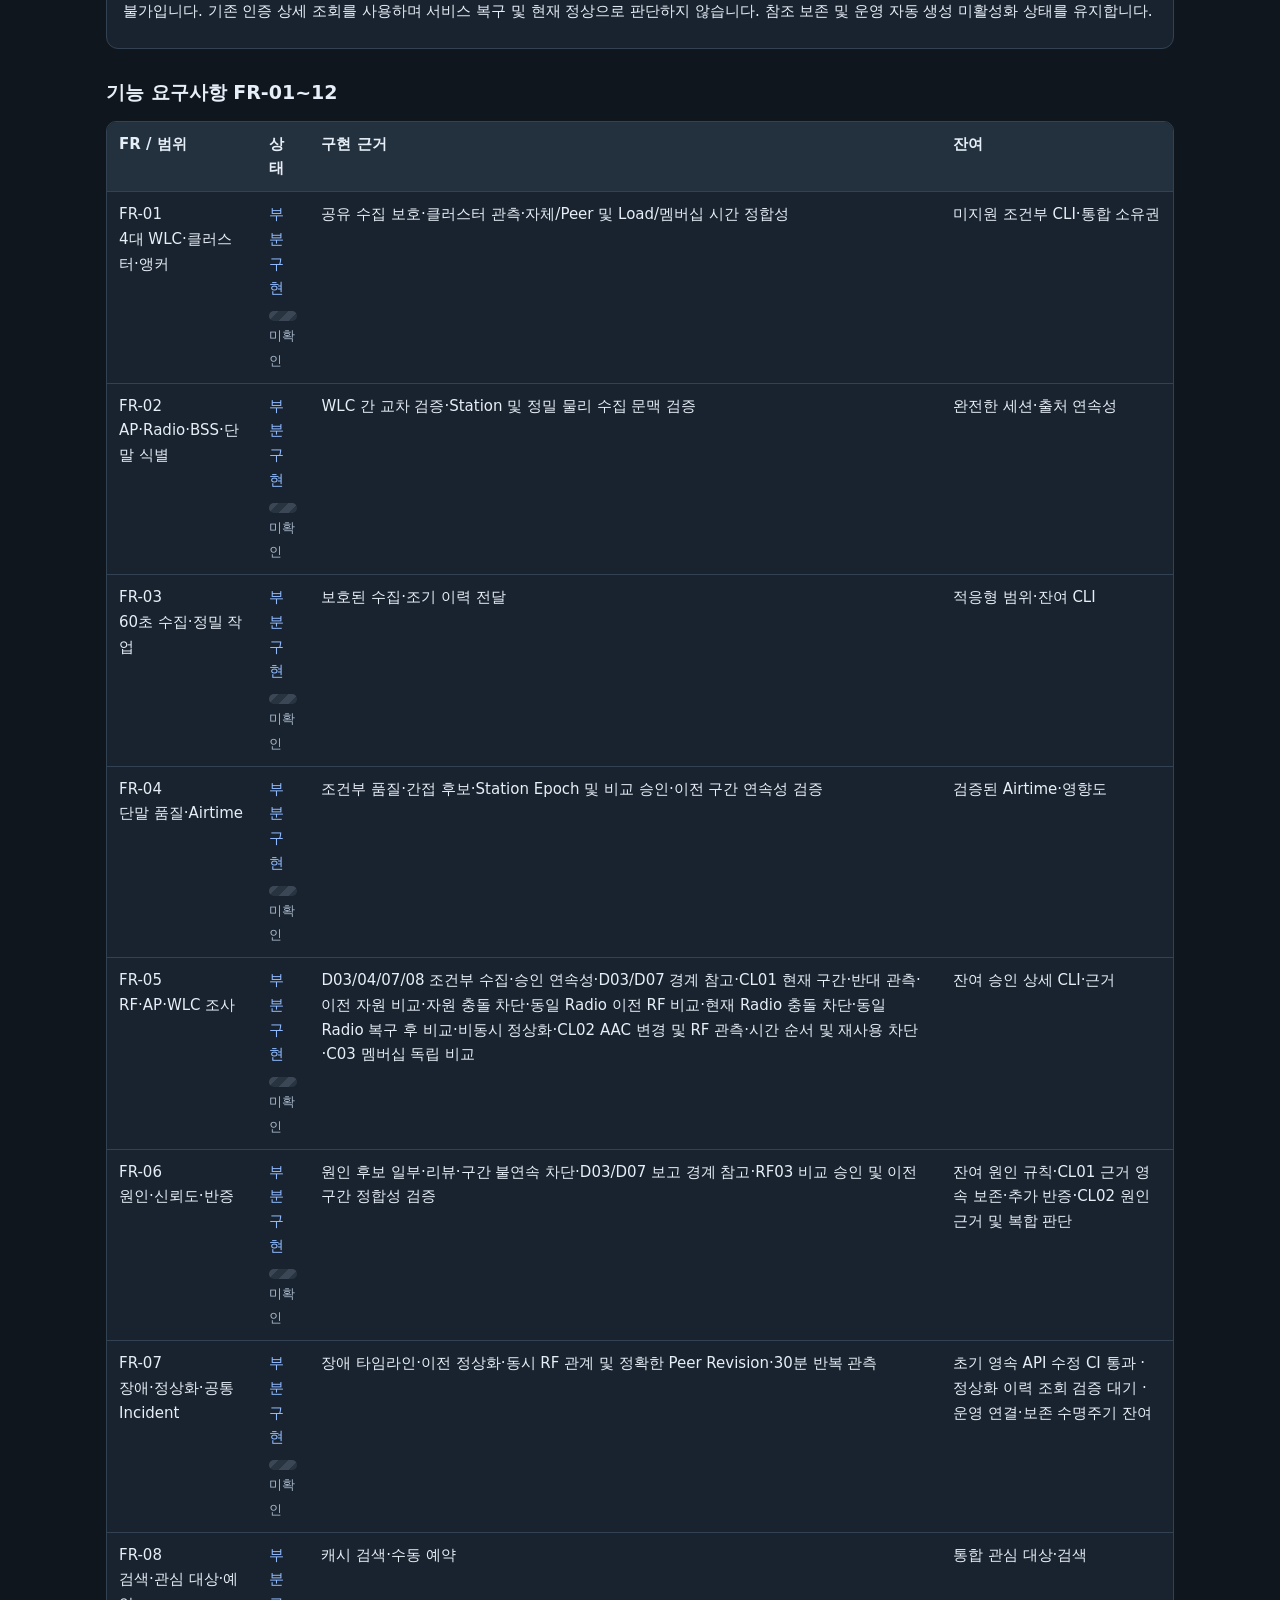
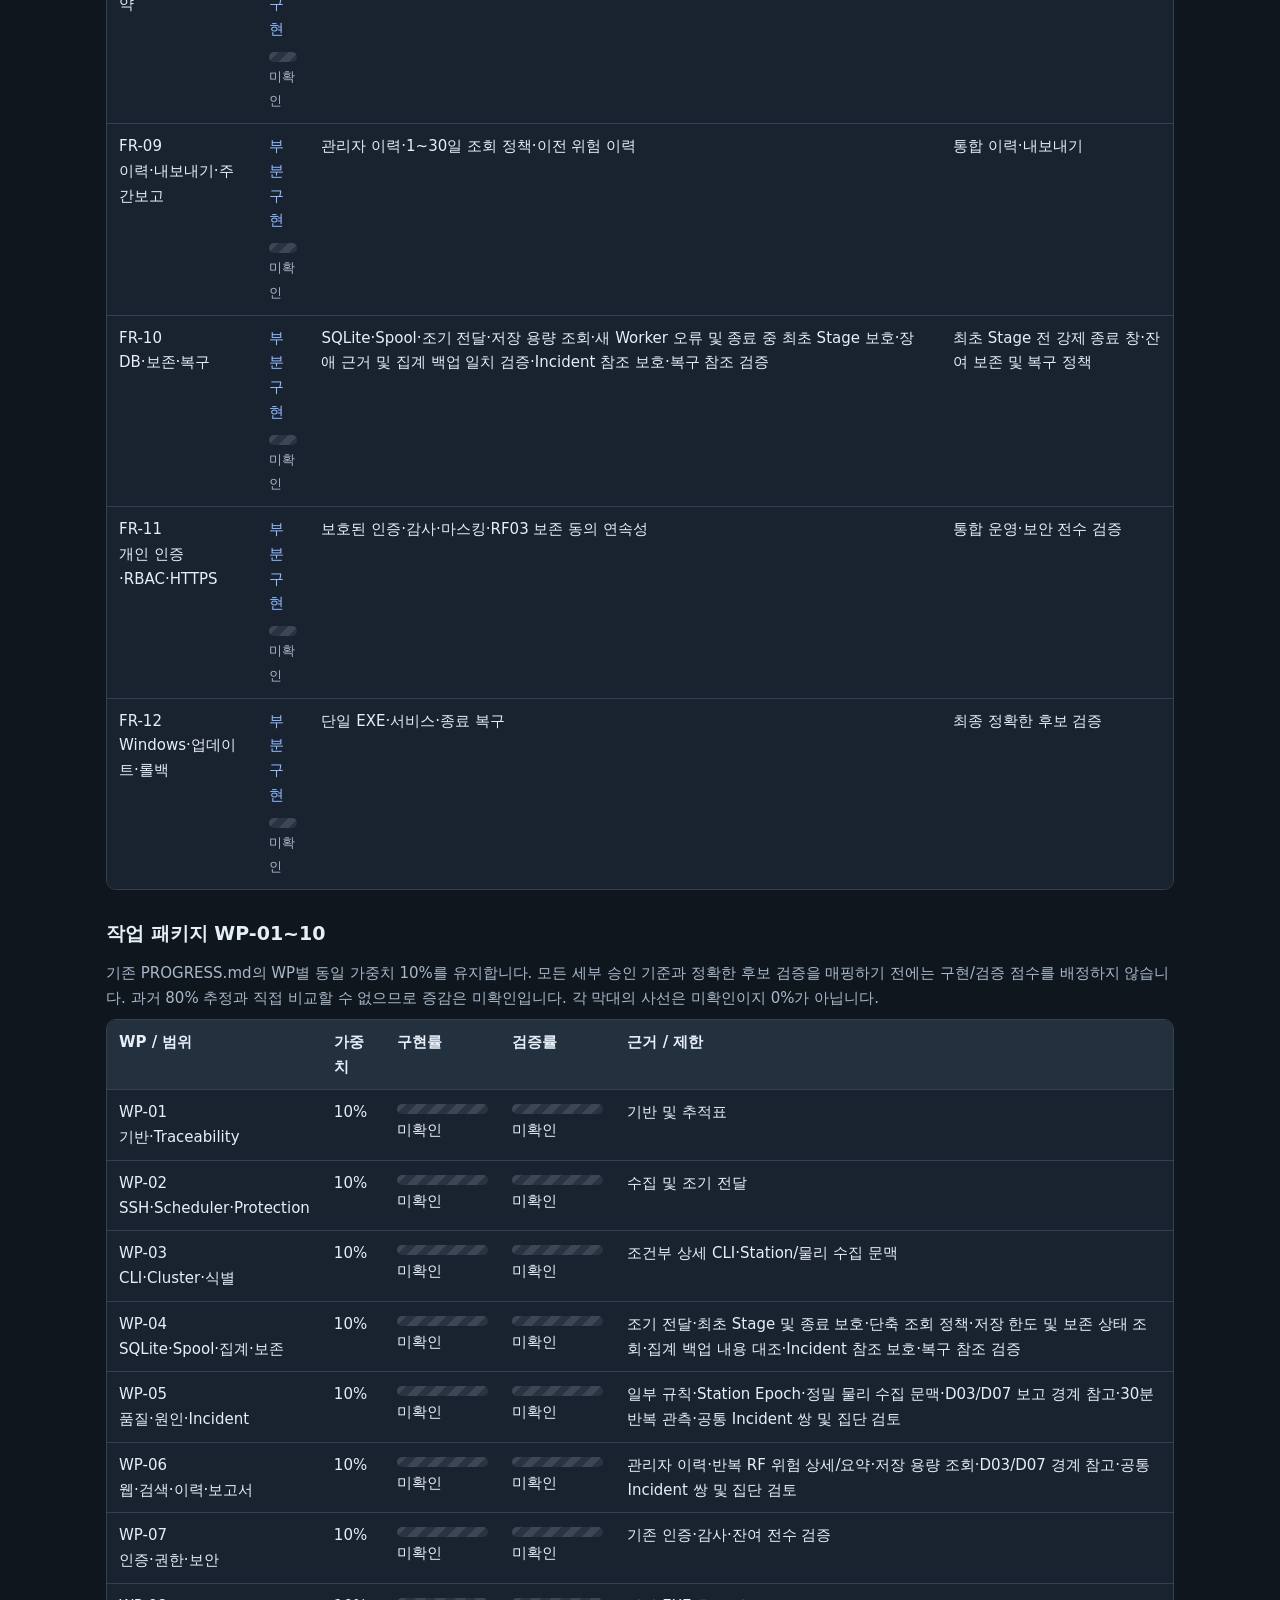
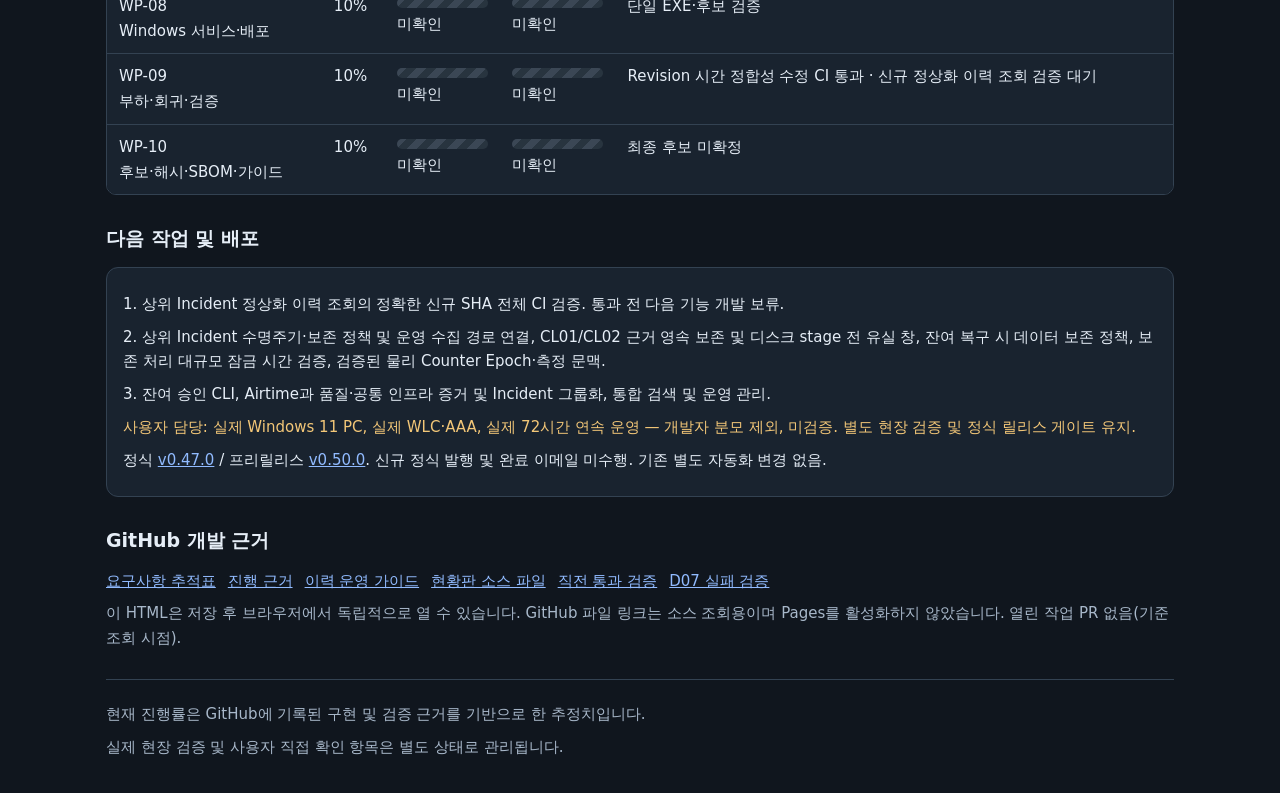
==== commit d22651cf: "feat: expose historical common incident child resolution evidence [awqm-full]" ====
--- a/status/index.html
+++ b/status/index.html
@@ -3,11 +3,11 @@
 <style>
 :root{color-scheme:dark;--bg:#10161e;--panel:#19232f;--line:#334252;--muted:#a8b8ca;--text:#e6eef7;--green:#68d6a0;--blue:#91bbff;--amber:#f3c778}*{box-sizing:border-box}body{margin:0;background:var(--bg);color:var(--text);font:15px/1.65 system-ui,"Malgun Gothic",sans-serif}main{max-width:1100px;margin:auto;padding:28px 16px}h1{font-size:clamp(24px,4vw,34px);margin:0 0 6px}h2{font-size:19px;margin:28px 0 12px}p{margin:8px 0}a{color:var(--blue)}code{overflow-wrap:anywhere}small,.muted{color:var(--muted)}.cards{display:grid;grid-template-columns:repeat(auto-fit,minmax(205px,1fr));gap:12px;margin:18px 0}.card{border:1px solid var(--line);border-radius:12px;background:var(--panel);padding:16px}.metric{font-size:26px;font-weight:700;line-height:1.2;margin:7px 0}.bar{height:10px;background:#384653;border-radius:6px;margin:10px 0 2px;overflow:hidden}.bar.unknown{background:repeating-linear-gradient(135deg,#3b4755 0 7px,#28343f 7px 14px)}.bar.pass{background:var(--green)}.ok{color:var(--green)}.partial{color:var(--blue)}.warn{color:var(--amber)}.tablewrap{overflow-x:auto;border:1px solid var(--line);border-radius:10px}table{border-collapse:collapse;width:100%;text-align:left}th,td{padding:10px 12px;border-bottom:1px solid var(--line);vertical-align:top}th{background:#23303d}td{background:var(--panel)}tr:last-child td{border-bottom:none}.wp{min-width:115px}.wp .bar{margin:4px 0}.links{display:flex;flex-wrap:wrap;gap:12px}footer{border-top:1px solid var(--line);margin-top:28px;padding-top:14px;color:var(--muted)}@media(max-width:600px){main{padding:16px 10px}th,td{padding:8px;font-size:13px}.metric{font-size:22px}}
 </style></head><body><main>
-<header><h1>AWQM v1.0.0 개발 현황</h1><p class="muted">개발 0.50.1 · feature/unified-launcher · 2026-11-28 23:19 KST 기준 작업 스냅샷</p><p>정확한 직전 검증 소스: <a href="https://github.com/sebia1993/Aruba-Wireless-Quality-Monitor/commit/919a22d0e8b566d229a0678a5cbb1cffd8e33c55"><code>919a22d0e8b566d229a0678a5cbb1cffd8e33c55</code></a> · <a href="https://github.com/sebia1993/Aruba-Wireless-Quality-Monitor/actions/runs/46144803653">공통 Incident 집단 검토 CI 6/6 통과</a>.</p><p>직전 저장 기반 SHA <a href="https://github.com/sebia1993/Aruba-Wireless-Quality-Monitor/commit/57c2a17e7e5b7b883c60d84e0e899e1721c912dd"><code>57c2a17e7e5b7b883c60d84e0e899e1721c912dd</code></a>의 <a href="https://github.com/sebia1993/Aruba-Wireless-Quality-Monitor/actions/runs/46151908076">전체 CI 실패</a>를 확인했습니다. 이번 Revision 시간 정합성 수정 소스·테스트·현황판은 동일 신규 커밋의 변경 사항입니다. 신규 SHA 및 검증은 <a href="https://github.com/sebia1993/Aruba-Wireless-Quality-Monitor/commits/feature/unified-launcher/">브랜치 커밋 이력</a> 및 <a href="https://github.com/sebia1993/Aruba-Wireless-Quality-Monitor/actions">Actions</a> 참조. 이전 결과를 신규 SHA에 귀속하지 않습니다.</p></header>
+<header><h1>AWQM v1.0.0 개발 현황</h1><p class="muted">개발 0.50.1 · feature/unified-launcher · 2026-11-28 23:57 KST 기준 작업 스냅샷</p><p>정확한 직전 검증 소스: <a href="https://github.com/sebia1993/Aruba-Wireless-Quality-Monitor/commit/61e35f8a4ff3cef571914b9eb1a61e5734e4e150"><code>61e35f8a4ff3cef571914b9eb1a61e5734e4e150</code></a> · <a href="https://github.com/sebia1993/Aruba-Wireless-Quality-Monitor/actions/runs/46154205148">상위 Incident Revision 수정 CI 6/6 통과</a>.</p><p>이번 상위 Incident 정상화 이력 조회 소스·테스트·현황판은 동일 신규 커밋 변경 사항입니다. 신규 SHA와 검증은 <a href="https://github.com/sebia1993/Aruba-Wireless-Quality-Monitor/commits/feature/unified-launcher/">브랜치 커밋 이력</a> 및 <a href="https://github.com/sebia1993/Aruba-Wireless-Quality-Monitor/actions">Actions</a> 참조. 직전 통과를 신규 SHA에 귀속하지 않습니다.</p></header>
 <section class="cards" aria-label="개발 및 검증 지표">
 <div class="card"><small>전체 구현률 추정</small><div class="metric">산정 보류</div><div class="bar unknown" role="img" aria-label="산정 불가, 전체 0~100% 미확인"></div><small>이전 대비 증감: 미확인</small></div>
 <div class="card"><small>전체 검증 완료율</small><div class="metric">산정 보류</div><div class="bar unknown" role="img" aria-label="전체 검증률 미확인"></div><small>FR 최종 완료 0 / 12, 부분 구현 12 / 12</small></div>
-<div class="card"><small>직전 정확한 SHA CI</small><div class="metric warn">1 / 6 통과</div><div class="bar" style="background:linear-gradient(to right,var(--green) 0 16.666%,var(--amber) 16.666% 33.333%,#384653 33.333% 100%)" role="img" aria-label="직전 SHA 1개 통과, 1개 실패, 4개 미실행"></div><small>저장 기반 Windows 테스트 실패 · 수정 후보 검증 미확인</small></div>
+<div class="card"><small>직전 정확한 SHA CI</small><div class="metric ok">6 / 6 통과</div><div class="bar pass" role="img" aria-label="직전 정확한 SHA 6개 통과"></div><small>Revision 수정 통과 · 신규 정상화 이력 검증 대기</small></div>
 </section>
 <h2>이번 개발 및 검증 상태</h2><div class="tablewrap"><table><thead><tr><th>항목</th><th>상태</th><th>근거 / 제한</th></tr></thead><tbody>
 <tr><td>D03 보고 카운터 경계 참고</td><td class="ok">통과</td><td><a href="https://github.com/sebia1993/Aruba-Wireless-Quality-Monitor/actions/runs/45972889507">직전 전체 CI #45972889507</a> · 6개 작업. 실제 Epoch 미검증.</td></tr>
@@ -38,12 +38,13 @@
 <tr><td>공통 Incident 쌍 검토</td><td class="ok"><a href="https://github.com/sebia1993/Aruba-Wireless-Quality-Monitor/actions/runs/46138060720">CI 6/6 통과</a></td><td>동일 CL01 자원·Radio 관측, 서로 다른 물리 AP 및 기존 Incident, 양방향 직접 RF 후보·채널 중첩·공통 30초 구간. 누락·상충·만료 차단, 최대 100쌍. 상위 Incident 생성·병합 없음. 단위·실제 LiveNeighbors 및 QualityLedger·SQLite·웹 데이터 회귀.</td></tr>
 <tr><td>공통 Incident 집단 검토</td><td class="ok"><a href="https://github.com/sebia1993/Aruba-Wireless-Quality-Monitor/actions/runs/46144803653">CI 6/6 통과</a></td><td>모든 구성원 간 직접 근거와 전체 30초 공통 관측 구간 요구. 불완전 연결 집단 전체 보류, 연쇄 그룹화 및 임의 하위 집단 선택 금지. 독립적인 완전 집단만 표시. 기존 ID·쌍 수·시각, 보류 집단 수 표시. 영속 상위 ID 및 하위 관계·인과관계 미확정. 단위·SQLite·웹 데이터 회귀.</td></tr>
 <tr><td>상위 Incident 초기 영속 저장</td><td class="warn"><a href="https://github.com/sebia1993/Aruba-Wireless-Quality-Monitor/actions/runs/46151908076">CI 실패</a></td><td>Windows 532개 테스트: 530 통과, 1 실패, 1 Skip. Radio 관측 1360 이후의 Neighbor 증거 Revision 1365를 잘못 차단하여 상위 ID 미생성. <a href="https://github.com/sebia1993/Aruba-Wireless-Quality-Monitor/actions/runs/46151908076/job/141000163795">실패 로그</a>.</td></tr>
-<tr><td>상위 Incident Revision 시간 정합성 수정</td><td class="partial">검증 대기</td><td>정확한 Radio 관측과 동일한 PERSISTENT 증거 및 기존 공통 관측 구간 내 이벤트만 저장·복구 허용. 이전/미래 이벤트, 오래된 Payload, 최신 스냅샷 불일치 차단. 경계·저장·복구 회귀 강화. 운영 자동 생성 미활성화, 기존 보안·30초 구간·릴리스 게이트 유지.</td></tr>
+<tr><td>상위 Incident Revision 시간 정합성 수정</td><td class="ok"><a href="https://github.com/sebia1993/Aruba-Wireless-Quality-Monitor/actions/runs/46154205148">CI 6/6 통과</a></td><td>정확한 Radio 관측과 동일한 PERSISTENT 증거 및 기존 공통 관측 구간 내 이벤트만 저장·복구 허용. 이전/미래 이벤트, 오래된 Payload, 최신 스냅샷 불일치 차단. 경계·저장·복구 회귀 강화. 운영 자동 생성 미활성화, 기존 보안·30초 구간·릴리스 게이트 유지.</td></tr>
+<tr><td>상위 Incident 정상화 이력 조회</td><td class="partial">검증 대기</td><td>정확한 원본 집단과 명시적 하위 RESOLVED 최신 Revision 및 이벤트 대조. 일부 정상화·근거 손상과 전체 기록 확보 구분. 기존 인증 상세 API 및 한국어 UI, 실제 원장·SQLite 회귀. 현재 정상/서비스 복구/상위 종료 미판정, 보존 보호 유지.</td></tr>
 <tr><td>공통 지침 상태판</td><td class="partial">갱신</td><td>기존 추적표 유지. 신규 기능과 한 커밋으로 갱신, 상태판만을 위한 추가 빌드 없음.</td></tr>
 </tbody></table></div>
-<h2>이번 저장 기능</h2><div class="card"><p class="partial">상위 Incident Revision 시간 정합성 수정 · 신규 CI 대기</p><p>기존 유효 집단을 재검증하여 상위 ID와 정확한 하위 증거 Revision을 하나의 SQLite 트랜잭션으로 보존합니다. 동일 집단 중복 방지, 하위 변경 금지, 백업 대조·복구 참조 검증. 운영 수집 경로 연결과 상위 수명주기·보존 정책은 아직 미구현입니다.</p></div><h2>기능 요구사항 FR-01~12</h2><div class="tablewrap"><table><thead><tr><th>FR / 범위</th><th>상태</th><th>구현 근거</th><th>잔여</th></tr></thead><tbody><tr><td>FR-01<br>4대 WLC·클러스터·앵커</td><td class="partial">부분 구현<div class="bar unknown" role="img" aria-label="세부 구현률 산정 불가"></div><small>미확인</small></td><td>공유 수집 보호·클러스터 관측·자체/Peer 및 Load/멤버십 시간 정합성</td><td>미지원 조건부 CLI·통합 소유권</td></tr><tr><td>FR-02<br>AP·Radio·BSS·단말 식별</td><td class="partial">부분 구현<div class="bar unknown" role="img" aria-label="세부 구현률 산정 불가"></div><small>미확인</small></td><td>WLC 간 교차 검증·Station 및 정밀 물리 수집 문맥 검증</td><td>완전한 세션·출처 연속성</td></tr><tr><td>FR-03<br>60초 수집·정밀 작업</td><td class="partial">부분 구현<div class="bar unknown" role="img" aria-label="세부 구현률 산정 불가"></div><small>미확인</small></td><td>보호된 수집·조기 이력 전달</td><td>적응형 범위·잔여 CLI</td></tr><tr><td>FR-04<br>단말 품질·Airtime</td><td class="partial">부분 구현<div class="bar unknown" role="img" aria-label="세부 구현률 산정 불가"></div><small>미확인</small></td><td>조건부 품질·간접 후보·Station Epoch 및 비교 승인·이전 구간 연속성 검증</td><td>검증된 Airtime·영향도</td></tr><tr><td>FR-05<br>RF·AP·WLC 조사</td><td class="partial">부분 구현<div class="bar unknown" role="img" aria-label="세부 구현률 산정 불가"></div><small>미확인</small></td><td>D03/04/07/08 조건부 수집·승인 연속성·D03/D07 경계 참고·CL01 현재 구간·반대 관측·이전 자원 비교·자원 충돌 차단·동일 Radio 이전 RF 비교·현재 Radio 충돌 차단·동일 Radio 복구 후 비교·비동시 정상화·CL02 AAC 변경 및 RF 관측·시간 순서 및 재사용 차단·C03 멤버십 독립 비교</td><td>잔여 승인 상세 CLI·근거</td></tr><tr><td>FR-06<br>원인·신뢰도·반증</td><td class="partial">부분 구현<div class="bar unknown" role="img" aria-label="세부 구현률 산정 불가"></div><small>미확인</small></td><td>원인 후보 일부·리뷰·구간 불연속 차단·D03/D07 보고 경계 참고·RF03 비교 승인 및 이전 구간 정합성 검증</td><td>잔여 원인 규칙·CL01 근거 영속 보존·추가 반증·CL02 원인 근거 및 복합 판단</td></tr><tr><td>FR-07<br>장애·정상화·공통 Incident</td><td class="partial">부분 구현<div class="bar unknown" role="img" aria-label="세부 구현률 산정 불가"></div><small>미확인</small></td><td>장애 타임라인·이전 정상화·동시 RF 관계 및 정확한 Peer Revision·30분 반복 관측</td><td>공통 집단 검토 통과 · 초기 영속 API 실패 수정 및 재검증 대기 · 운영 연결·수명주기 잔여</td></tr><tr><td>FR-08<br>검색·관심 대상·예약</td><td class="partial">부분 구현<div class="bar unknown" role="img" aria-label="세부 구현률 산정 불가"></div><small>미확인</small></td><td>캐시 검색·수동 예약</td><td>통합 관심 대상·검색</td></tr><tr><td>FR-09<br>이력·내보내기·주간보고</td><td class="partial">부분 구현<div class="bar unknown" role="img" aria-label="세부 구현률 산정 불가"></div><small>미확인</small></td><td>관리자 이력·1~30일 조회 정책·이전 위험 이력</td><td>통합 이력·내보내기</td></tr><tr><td>FR-10<br>DB·보존·복구</td><td class="partial">부분 구현<div class="bar unknown" role="img" aria-label="세부 구현률 산정 불가"></div><small>미확인</small></td><td>SQLite·Spool·조기 전달·저장 용량 조회·새 Worker 오류 및 종료 중 최초 Stage 보호·장애 근거 및 집계 백업 일치 검증·Incident 참조 보호·복구 참조 검증</td><td>최초 Stage 전 강제 종료 창·잔여 보존 및 복구 정책</td></tr><tr><td>FR-11<br>개인 인증·RBAC·HTTPS</td><td class="partial">부분 구현<div class="bar unknown" role="img" aria-label="세부 구현률 산정 불가"></div><small>미확인</small></td><td>보호된 인증·감사·마스킹·RF03 보존 동의 연속성</td><td>통합 운영·보안 전수 검증</td></tr><tr><td>FR-12<br>Windows·업데이트·롤백</td><td class="partial">부분 구현<div class="bar unknown" role="img" aria-label="세부 구현률 산정 불가"></div><small>미확인</small></td><td>단일 EXE·서비스·종료 복구</td><td>최종 정확한 후보 검증</td></tr></tbody></table></div>
+<h2>이번 개발 기능</h2><div class="card"><p class="partial">상위 Incident 정상화 이력 조회 · 신규 CI 대기</p><p>최초 집단의 모든 하위 Incident 중 정확한 RESOLVED 이벤트가 저장된 수와 최초/마지막 정상화 기록 시각을 표시합니다. 누락 또는 불일치 증거는 확인 불가입니다. 기존 인증 상세 조회를 사용하며 서비스 복구 및 현재 정상으로 판단하지 않습니다. 참조 보존 및 운영 자동 생성 미활성화 상태를 유지합니다.</p></div><h2>기능 요구사항 FR-01~12</h2><div class="tablewrap"><table><thead><tr><th>FR / 범위</th><th>상태</th><th>구현 근거</th><th>잔여</th></tr></thead><tbody><tr><td>FR-01<br>4대 WLC·클러스터·앵커</td><td class="partial">부분 구현<div class="bar unknown" role="img" aria-label="세부 구현률 산정 불가"></div><small>미확인</small></td><td>공유 수집 보호·클러스터 관측·자체/Peer 및 Load/멤버십 시간 정합성</td><td>미지원 조건부 CLI·통합 소유권</td></tr><tr><td>FR-02<br>AP·Radio·BSS·단말 식별</td><td class="partial">부분 구현<div class="bar unknown" role="img" aria-label="세부 구현률 산정 불가"></div><small>미확인</small></td><td>WLC 간 교차 검증·Station 및 정밀 물리 수집 문맥 검증</td><td>완전한 세션·출처 연속성</td></tr><tr><td>FR-03<br>60초 수집·정밀 작업</td><td class="partial">부분 구현<div class="bar unknown" role="img" aria-label="세부 구현률 산정 불가"></div><small>미확인</small></td><td>보호된 수집·조기 이력 전달</td><td>적응형 범위·잔여 CLI</td></tr><tr><td>FR-04<br>단말 품질·Airtime</td><td class="partial">부분 구현<div class="bar unknown" role="img" aria-label="세부 구현률 산정 불가"></div><small>미확인</small></td><td>조건부 품질·간접 후보·Station Epoch 및 비교 승인·이전 구간 연속성 검증</td><td>검증된 Airtime·영향도</td></tr><tr><td>FR-05<br>RF·AP·WLC 조사</td><td class="partial">부분 구현<div class="bar unknown" role="img" aria-label="세부 구현률 산정 불가"></div><small>미확인</small></td><td>D03/04/07/08 조건부 수집·승인 연속성·D03/D07 경계 참고·CL01 현재 구간·반대 관측·이전 자원 비교·자원 충돌 차단·동일 Radio 이전 RF 비교·현재 Radio 충돌 차단·동일 Radio 복구 후 비교·비동시 정상화·CL02 AAC 변경 및 RF 관측·시간 순서 및 재사용 차단·C03 멤버십 독립 비교</td><td>잔여 승인 상세 CLI·근거</td></tr><tr><td>FR-06<br>원인·신뢰도·반증</td><td class="partial">부분 구현<div class="bar unknown" role="img" aria-label="세부 구현률 산정 불가"></div><small>미확인</small></td><td>원인 후보 일부·리뷰·구간 불연속 차단·D03/D07 보고 경계 참고·RF03 비교 승인 및 이전 구간 정합성 검증</td><td>잔여 원인 규칙·CL01 근거 영속 보존·추가 반증·CL02 원인 근거 및 복합 판단</td></tr><tr><td>FR-07<br>장애·정상화·공통 Incident</td><td class="partial">부분 구현<div class="bar unknown" role="img" aria-label="세부 구현률 산정 불가"></div><small>미확인</small></td><td>장애 타임라인·이전 정상화·동시 RF 관계 및 정확한 Peer Revision·30분 반복 관측</td><td>초기 영속 API 수정 CI 통과 · 정상화 이력 조회 검증 대기 · 운영 연결·보존 수명주기 잔여</td></tr><tr><td>FR-08<br>검색·관심 대상·예약</td><td class="partial">부분 구현<div class="bar unknown" role="img" aria-label="세부 구현률 산정 불가"></div><small>미확인</small></td><td>캐시 검색·수동 예약</td><td>통합 관심 대상·검색</td></tr><tr><td>FR-09<br>이력·내보내기·주간보고</td><td class="partial">부분 구현<div class="bar unknown" role="img" aria-label="세부 구현률 산정 불가"></div><small>미확인</small></td><td>관리자 이력·1~30일 조회 정책·이전 위험 이력</td><td>통합 이력·내보내기</td></tr><tr><td>FR-10<br>DB·보존·복구</td><td class="partial">부분 구현<div class="bar unknown" role="img" aria-label="세부 구현률 산정 불가"></div><small>미확인</small></td><td>SQLite·Spool·조기 전달·저장 용량 조회·새 Worker 오류 및 종료 중 최초 Stage 보호·장애 근거 및 집계 백업 일치 검증·Incident 참조 보호·복구 참조 검증</td><td>최초 Stage 전 강제 종료 창·잔여 보존 및 복구 정책</td></tr><tr><td>FR-11<br>개인 인증·RBAC·HTTPS</td><td class="partial">부분 구현<div class="bar unknown" role="img" aria-label="세부 구현률 산정 불가"></div><small>미확인</small></td><td>보호된 인증·감사·마스킹·RF03 보존 동의 연속성</td><td>통합 운영·보안 전수 검증</td></tr><tr><td>FR-12<br>Windows·업데이트·롤백</td><td class="partial">부분 구현<div class="bar unknown" role="img" aria-label="세부 구현률 산정 불가"></div><small>미확인</small></td><td>단일 EXE·서비스·종료 복구</td><td>최종 정확한 후보 검증</td></tr></tbody></table></div>
 <h2>작업 패키지 WP-01~10</h2><p class="muted">기존 PROGRESS.md의 WP별 동일 가중치 10%를 유지합니다. 모든 세부 승인 기준과 정확한 후보 검증을 매핑하기 전에는 구현/검증 점수를 배정하지 않습니다. 과거 80% 추정과 직접 비교할 수 없으므로 증감은 미확인입니다. 각 막대의 사선은 미확인이지 0%가 아닙니다.</p>
-<div class="tablewrap"><table><thead><tr><th>WP / 범위</th><th>가중치</th><th>구현률</th><th>검증률</th><th>근거 / 제한</th></tr></thead><tbody><tr><td>WP-01<br>기반·Traceability</td><td>10%</td><td class="wp"><div class="bar unknown" aria-hidden="true"></div>미확인</td><td class="wp"><div class="bar unknown" aria-hidden="true"></div>미확인</td><td>기반 및 추적표</td></tr><tr><td>WP-02<br>SSH·Scheduler·Protection</td><td>10%</td><td class="wp"><div class="bar unknown" aria-hidden="true"></div>미확인</td><td class="wp"><div class="bar unknown" aria-hidden="true"></div>미확인</td><td>수집 및 조기 전달</td></tr><tr><td>WP-03<br>CLI·Cluster·식별</td><td>10%</td><td class="wp"><div class="bar unknown" aria-hidden="true"></div>미확인</td><td class="wp"><div class="bar unknown" aria-hidden="true"></div>미확인</td><td>조건부 상세 CLI·Station/물리 수집 문맥</td></tr><tr><td>WP-04<br>SQLite·Spool·집계·보존</td><td>10%</td><td class="wp"><div class="bar unknown" aria-hidden="true"></div>미확인</td><td class="wp"><div class="bar unknown" aria-hidden="true"></div>미확인</td><td>조기 전달·최초 Stage 및 종료 보호·단축 조회 정책·저장 한도 및 보존 상태 조회·집계 백업 내용 대조·Incident 참조 보호·복구 참조 검증</td></tr><tr><td>WP-05<br>품질·원인·Incident</td><td>10%</td><td class="wp"><div class="bar unknown" aria-hidden="true"></div>미확인</td><td class="wp"><div class="bar unknown" aria-hidden="true"></div>미확인</td><td>일부 규칙·Station Epoch·정밀 물리 수집 문맥·D03/D07 보고 경계 참고·30분 반복 관측·공통 Incident 쌍 및 집단 검토</td></tr><tr><td>WP-06<br>웹·검색·이력·보고서</td><td>10%</td><td class="wp"><div class="bar unknown" aria-hidden="true"></div>미확인</td><td class="wp"><div class="bar unknown" aria-hidden="true"></div>미확인</td><td>관리자 이력·반복 RF 위험 상세/요약·저장 용량 조회·D03/D07 경계 참고·공통 Incident 쌍 및 집단 검토</td></tr><tr><td>WP-07<br>인증·권한·보안</td><td>10%</td><td class="wp"><div class="bar unknown" aria-hidden="true"></div>미확인</td><td class="wp"><div class="bar unknown" aria-hidden="true"></div>미확인</td><td>기존 인증·감사·잔여 전수 검증</td></tr><tr><td>WP-08<br>Windows 서비스·배포</td><td>10%</td><td class="wp"><div class="bar unknown" aria-hidden="true"></div>미확인</td><td class="wp"><div class="bar unknown" aria-hidden="true"></div>미확인</td><td>단일 EXE·후보 검증</td></tr><tr><td>WP-09<br>부하·회귀·검증</td><td>10%</td><td class="wp"><div class="bar unknown" aria-hidden="true"></div>미확인</td><td class="wp"><div class="bar unknown" aria-hidden="true"></div>미확인</td><td>초기 저장 기반 CI 실패 · Revision 시간 정합성 수정 후보 검증 대기</td></tr><tr><td>WP-10<br>후보·해시·SBOM·가이드</td><td>10%</td><td class="wp"><div class="bar unknown" aria-hidden="true"></div>미확인</td><td class="wp"><div class="bar unknown" aria-hidden="true"></div>미확인</td><td>최종 후보 미확정</td></tr></tbody></table></div>
-<h2>다음 작업 및 배포</h2><div class="card"><p>1. 상위 Incident Revision 수정의 정확한 신규 SHA 전체 CI 검증. 통과 전 다음 기능 개발 보류.</p><p>2. 상위 Incident 수명주기·보존 정책 및 운영 수집 경로 연결, CL01/CL02 근거 영속 보존 및 디스크 stage 전 유실 창, 잔여 복구 시 데이터 보존 정책, 보존 처리 대규모 잠금 시간 검증, 검증된 물리 Counter Epoch·측정 문맥.</p><p>3. 잔여 승인 CLI, Airtime과 품질·공통 인프라 증거 및 Incident 그룹화, 통합 검색 및 운영 관리.</p><p class="warn">사용자 담당: 실제 Windows 11 PC, 실제 WLC·AAA, 실제 72시간 연속 운영 — 개발자 분모 제외, 미검증. 별도 현장 검증 및 정식 릴리스 게이트 유지.</p><p>정식 <a href="https://github.com/sebia1993/Aruba-Wireless-Quality-Monitor/releases/tag/v0.47.0">v0.47.0</a> / 프리릴리스 <a href="https://github.com/sebia1993/Aruba-Wireless-Quality-Monitor/releases/tag/v0.50.0">v0.50.0</a>. 신규 정식 발행 및 완료 이메일 미수행. 기존 별도 자동화 변경 없음.</p></div>
-<h2>GitHub 개발 근거</h2><div class="links"><a href="https://github.com/sebia1993/Aruba-Wireless-Quality-Monitor/blob/feature/unified-launcher/docs/V1_REQUIREMENTS_TRACKER.md">요구사항 추적표</a><a href="https://github.com/sebia1993/Aruba-Wireless-Quality-Monitor/blob/feature/unified-launcher/docs/PROGRESS.md">진행 근거</a><a href="https://github.com/sebia1993/Aruba-Wireless-Quality-Monitor/blob/feature/unified-launcher/docs/SELECTED_DETAIL_HISTORY.md">이력 운영 가이드</a><a href="https://github.com/sebia1993/Aruba-Wireless-Quality-Monitor/blob/feature/unified-launcher/status/index.html">현황판 소스 파일</a><a href="https://github.com/sebia1993/Aruba-Wireless-Quality-Monitor/actions/runs/46144803653">직전 통과 검증</a><a href="https://github.com/sebia1993/Aruba-Wireless-Quality-Monitor/actions/runs/45983198914">D07 실패 검증</a></div><p class="muted">이 HTML은 저장 후 브라우저에서 독립적으로 열 수 있습니다. GitHub 파일 링크는 소스 조회용이며 Pages를 활성화하지 않았습니다. 열린 작업 PR 없음(기준 조회 시점).</p>
+<div class="tablewrap"><table><thead><tr><th>WP / 범위</th><th>가중치</th><th>구현률</th><th>검증률</th><th>근거 / 제한</th></tr></thead><tbody><tr><td>WP-01<br>기반·Traceability</td><td>10%</td><td class="wp"><div class="bar unknown" aria-hidden="true"></div>미확인</td><td class="wp"><div class="bar unknown" aria-hidden="true"></div>미확인</td><td>기반 및 추적표</td></tr><tr><td>WP-02<br>SSH·Scheduler·Protection</td><td>10%</td><td class="wp"><div class="bar unknown" aria-hidden="true"></div>미확인</td><td class="wp"><div class="bar unknown" aria-hidden="true"></div>미확인</td><td>수집 및 조기 전달</td></tr><tr><td>WP-03<br>CLI·Cluster·식별</td><td>10%</td><td class="wp"><div class="bar unknown" aria-hidden="true"></div>미확인</td><td class="wp"><div class="bar unknown" aria-hidden="true"></div>미확인</td><td>조건부 상세 CLI·Station/물리 수집 문맥</td></tr><tr><td>WP-04<br>SQLite·Spool·집계·보존</td><td>10%</td><td class="wp"><div class="bar unknown" aria-hidden="true"></div>미확인</td><td class="wp"><div class="bar unknown" aria-hidden="true"></div>미확인</td><td>조기 전달·최초 Stage 및 종료 보호·단축 조회 정책·저장 한도 및 보존 상태 조회·집계 백업 내용 대조·Incident 참조 보호·복구 참조 검증</td></tr><tr><td>WP-05<br>품질·원인·Incident</td><td>10%</td><td class="wp"><div class="bar unknown" aria-hidden="true"></div>미확인</td><td class="wp"><div class="bar unknown" aria-hidden="true"></div>미확인</td><td>일부 규칙·Station Epoch·정밀 물리 수집 문맥·D03/D07 보고 경계 참고·30분 반복 관측·공통 Incident 쌍 및 집단 검토</td></tr><tr><td>WP-06<br>웹·검색·이력·보고서</td><td>10%</td><td class="wp"><div class="bar unknown" aria-hidden="true"></div>미확인</td><td class="wp"><div class="bar unknown" aria-hidden="true"></div>미확인</td><td>관리자 이력·반복 RF 위험 상세/요약·저장 용량 조회·D03/D07 경계 참고·공통 Incident 쌍 및 집단 검토</td></tr><tr><td>WP-07<br>인증·권한·보안</td><td>10%</td><td class="wp"><div class="bar unknown" aria-hidden="true"></div>미확인</td><td class="wp"><div class="bar unknown" aria-hidden="true"></div>미확인</td><td>기존 인증·감사·잔여 전수 검증</td></tr><tr><td>WP-08<br>Windows 서비스·배포</td><td>10%</td><td class="wp"><div class="bar unknown" aria-hidden="true"></div>미확인</td><td class="wp"><div class="bar unknown" aria-hidden="true"></div>미확인</td><td>단일 EXE·후보 검증</td></tr><tr><td>WP-09<br>부하·회귀·검증</td><td>10%</td><td class="wp"><div class="bar unknown" aria-hidden="true"></div>미확인</td><td class="wp"><div class="bar unknown" aria-hidden="true"></div>미확인</td><td>Revision 시간 정합성 수정 CI 통과 · 신규 정상화 이력 조회 검증 대기</td></tr><tr><td>WP-10<br>후보·해시·SBOM·가이드</td><td>10%</td><td class="wp"><div class="bar unknown" aria-hidden="true"></div>미확인</td><td class="wp"><div class="bar unknown" aria-hidden="true"></div>미확인</td><td>최종 후보 미확정</td></tr></tbody></table></div>
+<h2>다음 작업 및 배포</h2><div class="card"><p>1. 상위 Incident 정상화 이력 조회의 정확한 신규 SHA 전체 CI 검증. 통과 전 다음 기능 개발 보류.</p><p>2. 상위 Incident 수명주기·보존 정책 및 운영 수집 경로 연결, CL01/CL02 근거 영속 보존 및 디스크 stage 전 유실 창, 잔여 복구 시 데이터 보존 정책, 보존 처리 대규모 잠금 시간 검증, 검증된 물리 Counter Epoch·측정 문맥.</p><p>3. 잔여 승인 CLI, Airtime과 품질·공통 인프라 증거 및 Incident 그룹화, 통합 검색 및 운영 관리.</p><p class="warn">사용자 담당: 실제 Windows 11 PC, 실제 WLC·AAA, 실제 72시간 연속 운영 — 개발자 분모 제외, 미검증. 별도 현장 검증 및 정식 릴리스 게이트 유지.</p><p>정식 <a href="https://github.com/sebia1993/Aruba-Wireless-Quality-Monitor/releases/tag/v0.47.0">v0.47.0</a> / 프리릴리스 <a href="https://github.com/sebia1993/Aruba-Wireless-Quality-Monitor/releases/tag/v0.50.0">v0.50.0</a>. 신규 정식 발행 및 완료 이메일 미수행. 기존 별도 자동화 변경 없음.</p></div>
+<h2>GitHub 개발 근거</h2><div class="links"><a href="https://github.com/sebia1993/Aruba-Wireless-Quality-Monitor/blob/feature/unified-launcher/docs/V1_REQUIREMENTS_TRACKER.md">요구사항 추적표</a><a href="https://github.com/sebia1993/Aruba-Wireless-Quality-Monitor/blob/feature/unified-launcher/docs/PROGRESS.md">진행 근거</a><a href="https://github.com/sebia1993/Aruba-Wireless-Quality-Monitor/blob/feature/unified-launcher/docs/SELECTED_DETAIL_HISTORY.md">이력 운영 가이드</a><a href="https://github.com/sebia1993/Aruba-Wireless-Quality-Monitor/blob/feature/unified-launcher/status/index.html">현황판 소스 파일</a><a href="https://github.com/sebia1993/Aruba-Wireless-Quality-Monitor/actions/runs/46154205148">직전 통과 검증</a><a href="https://github.com/sebia1993/Aruba-Wireless-Quality-Monitor/actions/runs/45983198914">D07 실패 검증</a></div><p class="muted">이 HTML은 저장 후 브라우저에서 독립적으로 열 수 있습니다. GitHub 파일 링크는 소스 조회용이며 Pages를 활성화하지 않았습니다. 열린 작업 PR 없음(기준 조회 시점).</p>
 <footer><p>현재 진행률은 GitHub에 기록된 구현 및 검증 근거를 기반으로 한 추정치입니다.</p><p>실제 현장 검증 및 사용자 직접 확인 항목은 별도 상태로 관리됩니다.</p></footer></main></body></html>
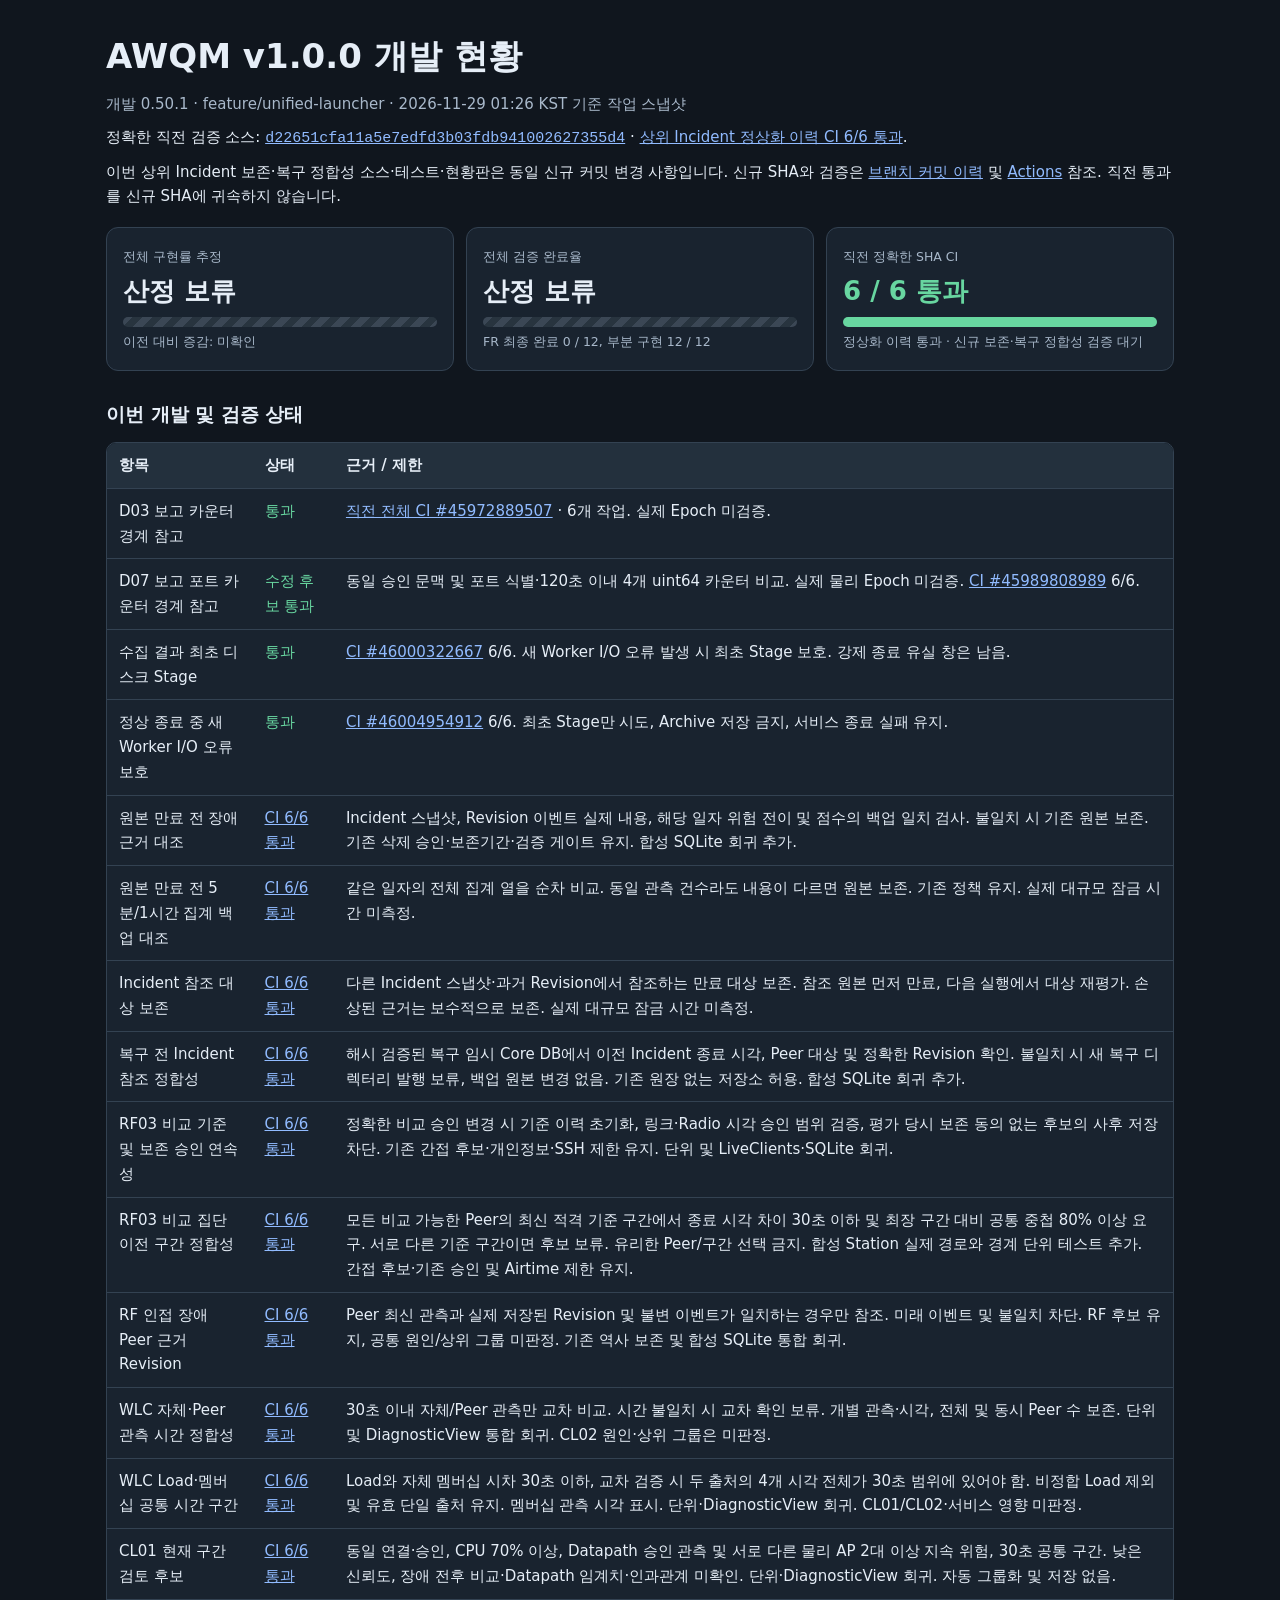
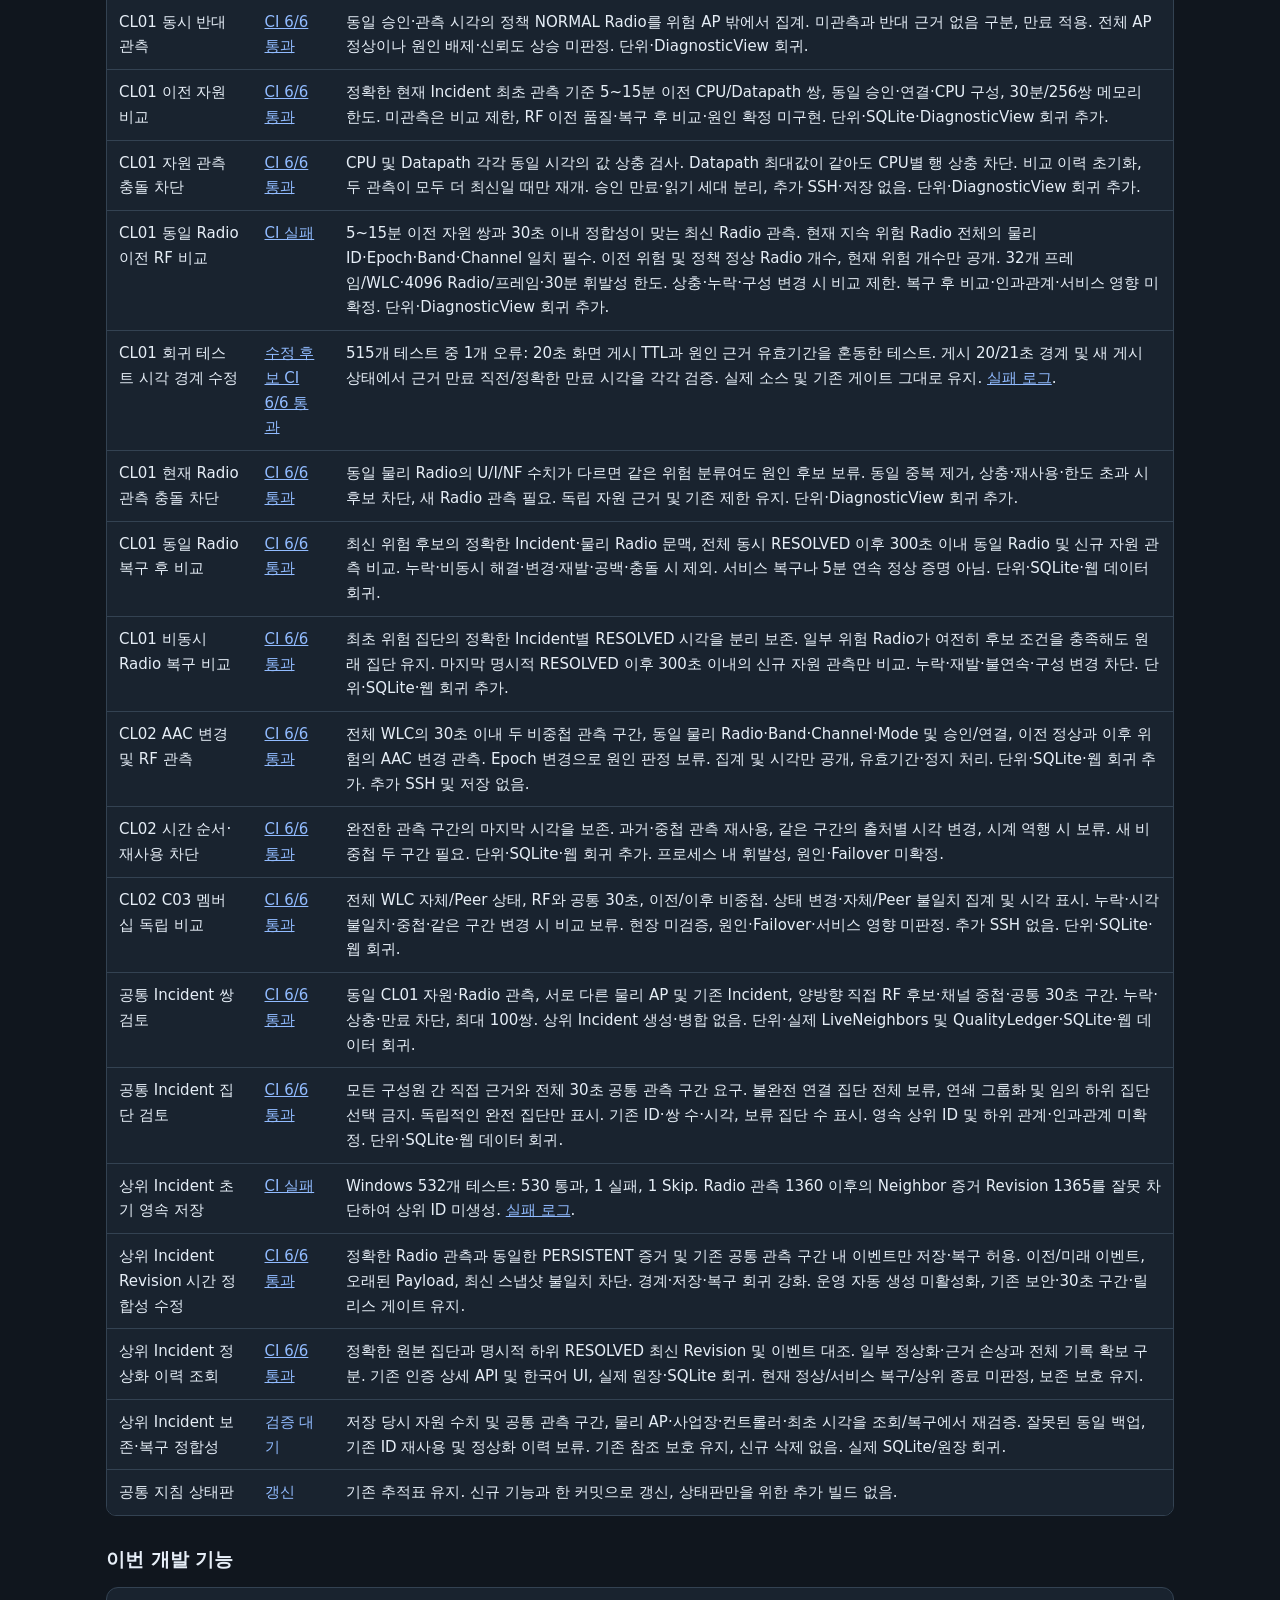
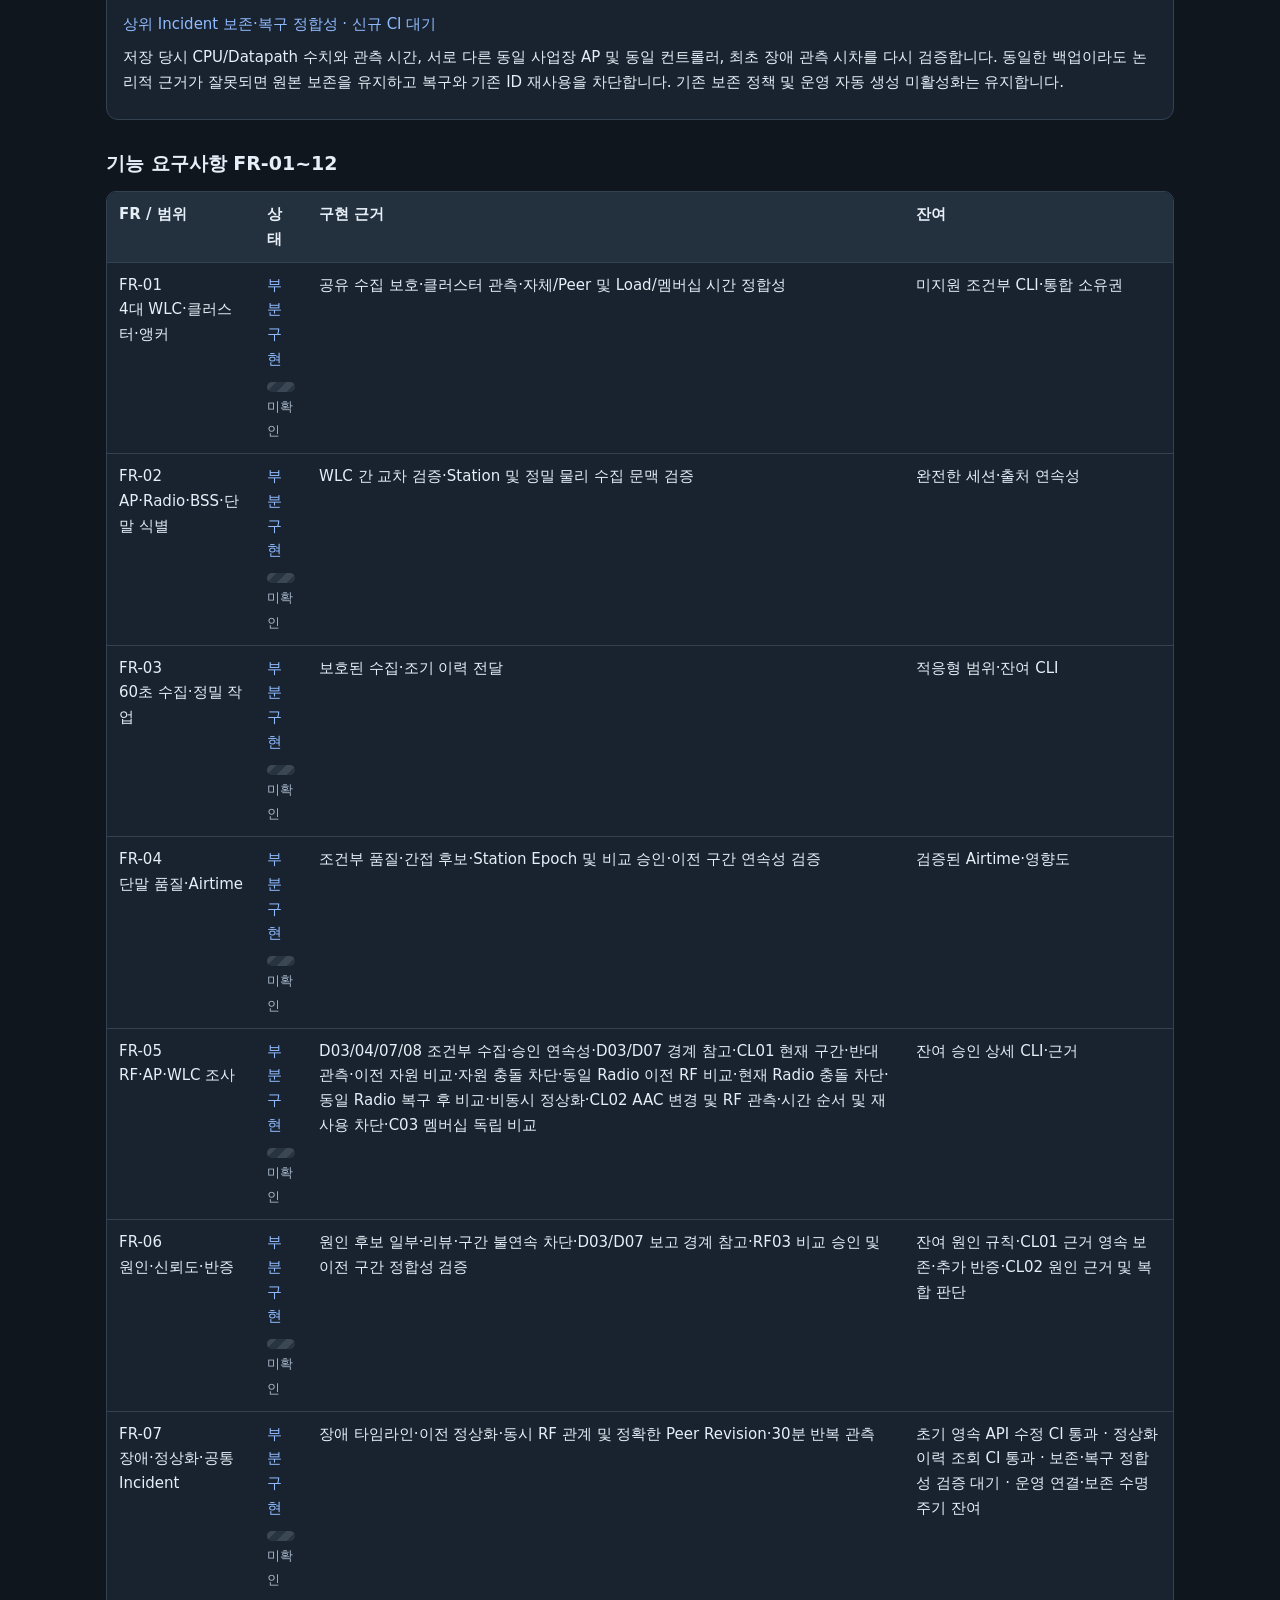
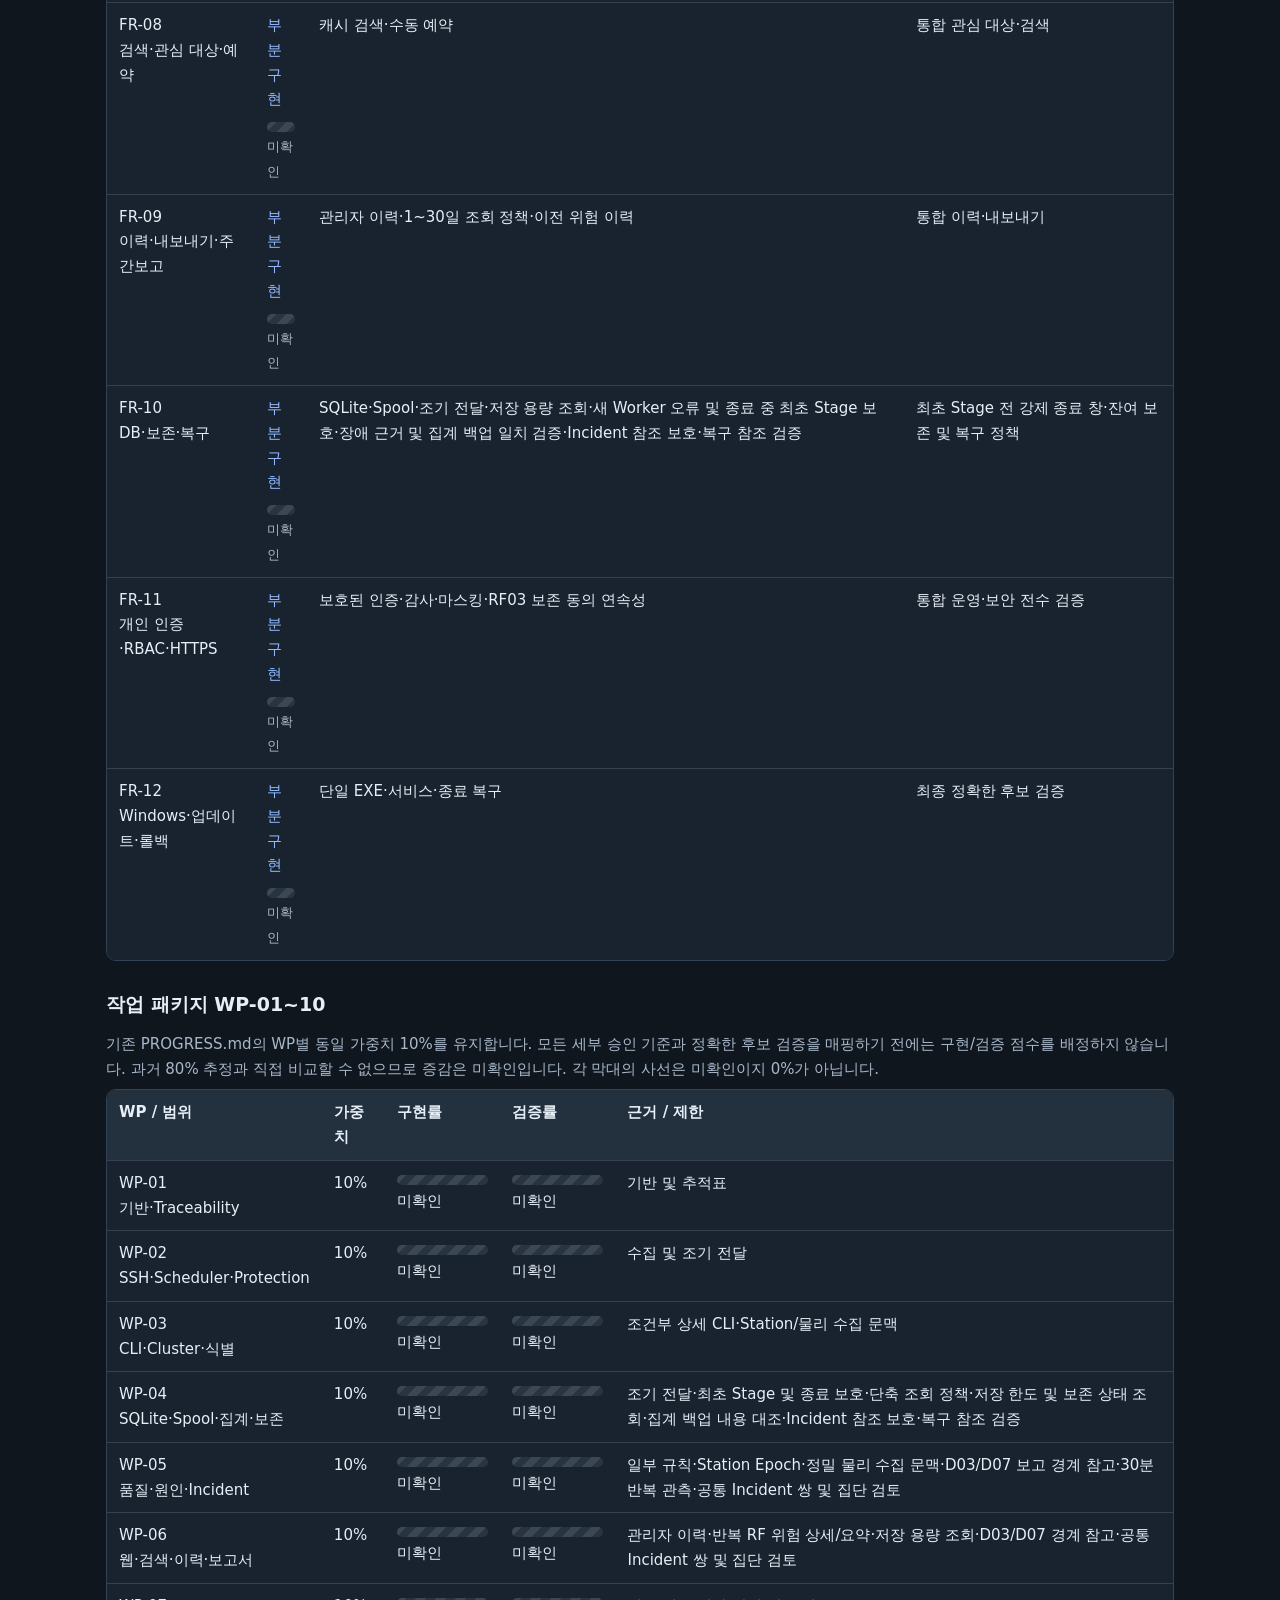
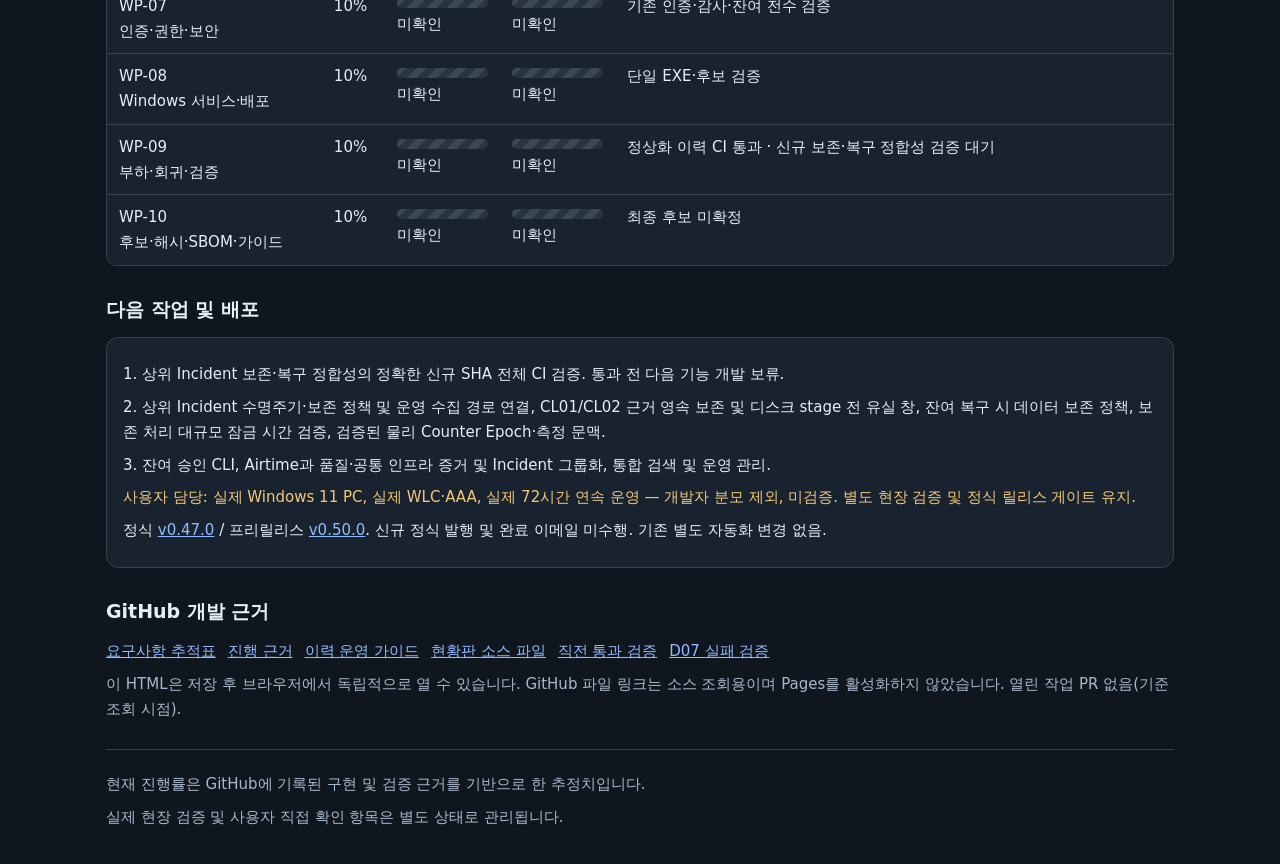
==== commit e2c1b93c: "fix: revalidate common incident evidence before reuse and retention [awqm-full]" ====
--- a/status/index.html
+++ b/status/index.html
@@ -3,11 +3,11 @@
 <style>
 :root{color-scheme:dark;--bg:#10161e;--panel:#19232f;--line:#334252;--muted:#a8b8ca;--text:#e6eef7;--green:#68d6a0;--blue:#91bbff;--amber:#f3c778}*{box-sizing:border-box}body{margin:0;background:var(--bg);color:var(--text);font:15px/1.65 system-ui,"Malgun Gothic",sans-serif}main{max-width:1100px;margin:auto;padding:28px 16px}h1{font-size:clamp(24px,4vw,34px);margin:0 0 6px}h2{font-size:19px;margin:28px 0 12px}p{margin:8px 0}a{color:var(--blue)}code{overflow-wrap:anywhere}small,.muted{color:var(--muted)}.cards{display:grid;grid-template-columns:repeat(auto-fit,minmax(205px,1fr));gap:12px;margin:18px 0}.card{border:1px solid var(--line);border-radius:12px;background:var(--panel);padding:16px}.metric{font-size:26px;font-weight:700;line-height:1.2;margin:7px 0}.bar{height:10px;background:#384653;border-radius:6px;margin:10px 0 2px;overflow:hidden}.bar.unknown{background:repeating-linear-gradient(135deg,#3b4755 0 7px,#28343f 7px 14px)}.bar.pass{background:var(--green)}.ok{color:var(--green)}.partial{color:var(--blue)}.warn{color:var(--amber)}.tablewrap{overflow-x:auto;border:1px solid var(--line);border-radius:10px}table{border-collapse:collapse;width:100%;text-align:left}th,td{padding:10px 12px;border-bottom:1px solid var(--line);vertical-align:top}th{background:#23303d}td{background:var(--panel)}tr:last-child td{border-bottom:none}.wp{min-width:115px}.wp .bar{margin:4px 0}.links{display:flex;flex-wrap:wrap;gap:12px}footer{border-top:1px solid var(--line);margin-top:28px;padding-top:14px;color:var(--muted)}@media(max-width:600px){main{padding:16px 10px}th,td{padding:8px;font-size:13px}.metric{font-size:22px}}
 </style></head><body><main>
-<header><h1>AWQM v1.0.0 개발 현황</h1><p class="muted">개발 0.50.1 · feature/unified-launcher · 2026-11-28 23:57 KST 기준 작업 스냅샷</p><p>정확한 직전 검증 소스: <a href="https://github.com/sebia1993/Aruba-Wireless-Quality-Monitor/commit/61e35f8a4ff3cef571914b9eb1a61e5734e4e150"><code>61e35f8a4ff3cef571914b9eb1a61e5734e4e150</code></a> · <a href="https://github.com/sebia1993/Aruba-Wireless-Quality-Monitor/actions/runs/46154205148">상위 Incident Revision 수정 CI 6/6 통과</a>.</p><p>이번 상위 Incident 정상화 이력 조회 소스·테스트·현황판은 동일 신규 커밋 변경 사항입니다. 신규 SHA와 검증은 <a href="https://github.com/sebia1993/Aruba-Wireless-Quality-Monitor/commits/feature/unified-launcher/">브랜치 커밋 이력</a> 및 <a href="https://github.com/sebia1993/Aruba-Wireless-Quality-Monitor/actions">Actions</a> 참조. 직전 통과를 신규 SHA에 귀속하지 않습니다.</p></header>
+<header><h1>AWQM v1.0.0 개발 현황</h1><p class="muted">개발 0.50.1 · feature/unified-launcher · 2026-11-29 01:26 KST 기준 작업 스냅샷</p><p>정확한 직전 검증 소스: <a href="https://github.com/sebia1993/Aruba-Wireless-Quality-Monitor/commit/d22651cfa11a5e7edfd3b03fdb941002627355d4"><code>d22651cfa11a5e7edfd3b03fdb941002627355d4</code></a> · <a href="https://github.com/sebia1993/Aruba-Wireless-Quality-Monitor/actions/runs/46157470780">상위 Incident 정상화 이력 CI 6/6 통과</a>.</p><p>이번 상위 Incident 보존·복구 정합성 소스·테스트·현황판은 동일 신규 커밋 변경 사항입니다. 신규 SHA와 검증은 <a href="https://github.com/sebia1993/Aruba-Wireless-Quality-Monitor/commits/feature/unified-launcher/">브랜치 커밋 이력</a> 및 <a href="https://github.com/sebia1993/Aruba-Wireless-Quality-Monitor/actions">Actions</a> 참조. 직전 통과를 신규 SHA에 귀속하지 않습니다.</p></header>
 <section class="cards" aria-label="개발 및 검증 지표">
 <div class="card"><small>전체 구현률 추정</small><div class="metric">산정 보류</div><div class="bar unknown" role="img" aria-label="산정 불가, 전체 0~100% 미확인"></div><small>이전 대비 증감: 미확인</small></div>
 <div class="card"><small>전체 검증 완료율</small><div class="metric">산정 보류</div><div class="bar unknown" role="img" aria-label="전체 검증률 미확인"></div><small>FR 최종 완료 0 / 12, 부분 구현 12 / 12</small></div>
-<div class="card"><small>직전 정확한 SHA CI</small><div class="metric ok">6 / 6 통과</div><div class="bar pass" role="img" aria-label="직전 정확한 SHA 6개 통과"></div><small>Revision 수정 통과 · 신규 정상화 이력 검증 대기</small></div>
+<div class="card"><small>직전 정확한 SHA CI</small><div class="metric ok">6 / 6 통과</div><div class="bar pass" role="img" aria-label="직전 정확한 SHA 6개 통과"></div><small>정상화 이력 통과 · 신규 보존·복구 정합성 검증 대기</small></div>
 </section>
 <h2>이번 개발 및 검증 상태</h2><div class="tablewrap"><table><thead><tr><th>항목</th><th>상태</th><th>근거 / 제한</th></tr></thead><tbody>
 <tr><td>D03 보고 카운터 경계 참고</td><td class="ok">통과</td><td><a href="https://github.com/sebia1993/Aruba-Wireless-Quality-Monitor/actions/runs/45972889507">직전 전체 CI #45972889507</a> · 6개 작업. 실제 Epoch 미검증.</td></tr>
@@ -39,12 +39,13 @@
 <tr><td>공통 Incident 집단 검토</td><td class="ok"><a href="https://github.com/sebia1993/Aruba-Wireless-Quality-Monitor/actions/runs/46144803653">CI 6/6 통과</a></td><td>모든 구성원 간 직접 근거와 전체 30초 공통 관측 구간 요구. 불완전 연결 집단 전체 보류, 연쇄 그룹화 및 임의 하위 집단 선택 금지. 독립적인 완전 집단만 표시. 기존 ID·쌍 수·시각, 보류 집단 수 표시. 영속 상위 ID 및 하위 관계·인과관계 미확정. 단위·SQLite·웹 데이터 회귀.</td></tr>
 <tr><td>상위 Incident 초기 영속 저장</td><td class="warn"><a href="https://github.com/sebia1993/Aruba-Wireless-Quality-Monitor/actions/runs/46151908076">CI 실패</a></td><td>Windows 532개 테스트: 530 통과, 1 실패, 1 Skip. Radio 관측 1360 이후의 Neighbor 증거 Revision 1365를 잘못 차단하여 상위 ID 미생성. <a href="https://github.com/sebia1993/Aruba-Wireless-Quality-Monitor/actions/runs/46151908076/job/141000163795">실패 로그</a>.</td></tr>
 <tr><td>상위 Incident Revision 시간 정합성 수정</td><td class="ok"><a href="https://github.com/sebia1993/Aruba-Wireless-Quality-Monitor/actions/runs/46154205148">CI 6/6 통과</a></td><td>정확한 Radio 관측과 동일한 PERSISTENT 증거 및 기존 공통 관측 구간 내 이벤트만 저장·복구 허용. 이전/미래 이벤트, 오래된 Payload, 최신 스냅샷 불일치 차단. 경계·저장·복구 회귀 강화. 운영 자동 생성 미활성화, 기존 보안·30초 구간·릴리스 게이트 유지.</td></tr>
-<tr><td>상위 Incident 정상화 이력 조회</td><td class="partial">검증 대기</td><td>정확한 원본 집단과 명시적 하위 RESOLVED 최신 Revision 및 이벤트 대조. 일부 정상화·근거 손상과 전체 기록 확보 구분. 기존 인증 상세 API 및 한국어 UI, 실제 원장·SQLite 회귀. 현재 정상/서비스 복구/상위 종료 미판정, 보존 보호 유지.</td></tr>
+<tr><td>상위 Incident 정상화 이력 조회</td><td class="ok"><a href="https://github.com/sebia1993/Aruba-Wireless-Quality-Monitor/actions/runs/46157470780">CI 6/6 통과</a></td><td>정확한 원본 집단과 명시적 하위 RESOLVED 최신 Revision 및 이벤트 대조. 일부 정상화·근거 손상과 전체 기록 확보 구분. 기존 인증 상세 API 및 한국어 UI, 실제 원장·SQLite 회귀. 현재 정상/서비스 복구/상위 종료 미판정, 보존 보호 유지.</td></tr>
+<tr><td>상위 Incident 보존·복구 정합성</td><td class="partial">검증 대기</td><td>저장 당시 자원 수치 및 공통 관측 구간, 물리 AP·사업장·컨트롤러·최초 시각을 조회/복구에서 재검증. 잘못된 동일 백업, 기존 ID 재사용 및 정상화 이력 보류. 기존 참조 보호 유지, 신규 삭제 없음. 실제 SQLite/원장 회귀.</td></tr>
 <tr><td>공통 지침 상태판</td><td class="partial">갱신</td><td>기존 추적표 유지. 신규 기능과 한 커밋으로 갱신, 상태판만을 위한 추가 빌드 없음.</td></tr>
 </tbody></table></div>
-<h2>이번 개발 기능</h2><div class="card"><p class="partial">상위 Incident 정상화 이력 조회 · 신규 CI 대기</p><p>최초 집단의 모든 하위 Incident 중 정확한 RESOLVED 이벤트가 저장된 수와 최초/마지막 정상화 기록 시각을 표시합니다. 누락 또는 불일치 증거는 확인 불가입니다. 기존 인증 상세 조회를 사용하며 서비스 복구 및 현재 정상으로 판단하지 않습니다. 참조 보존 및 운영 자동 생성 미활성화 상태를 유지합니다.</p></div><h2>기능 요구사항 FR-01~12</h2><div class="tablewrap"><table><thead><tr><th>FR / 범위</th><th>상태</th><th>구현 근거</th><th>잔여</th></tr></thead><tbody><tr><td>FR-01<br>4대 WLC·클러스터·앵커</td><td class="partial">부분 구현<div class="bar unknown" role="img" aria-label="세부 구현률 산정 불가"></div><small>미확인</small></td><td>공유 수집 보호·클러스터 관측·자체/Peer 및 Load/멤버십 시간 정합성</td><td>미지원 조건부 CLI·통합 소유권</td></tr><tr><td>FR-02<br>AP·Radio·BSS·단말 식별</td><td class="partial">부분 구현<div class="bar unknown" role="img" aria-label="세부 구현률 산정 불가"></div><small>미확인</small></td><td>WLC 간 교차 검증·Station 및 정밀 물리 수집 문맥 검증</td><td>완전한 세션·출처 연속성</td></tr><tr><td>FR-03<br>60초 수집·정밀 작업</td><td class="partial">부분 구현<div class="bar unknown" role="img" aria-label="세부 구현률 산정 불가"></div><small>미확인</small></td><td>보호된 수집·조기 이력 전달</td><td>적응형 범위·잔여 CLI</td></tr><tr><td>FR-04<br>단말 품질·Airtime</td><td class="partial">부분 구현<div class="bar unknown" role="img" aria-label="세부 구현률 산정 불가"></div><small>미확인</small></td><td>조건부 품질·간접 후보·Station Epoch 및 비교 승인·이전 구간 연속성 검증</td><td>검증된 Airtime·영향도</td></tr><tr><td>FR-05<br>RF·AP·WLC 조사</td><td class="partial">부분 구현<div class="bar unknown" role="img" aria-label="세부 구현률 산정 불가"></div><small>미확인</small></td><td>D03/04/07/08 조건부 수집·승인 연속성·D03/D07 경계 참고·CL01 현재 구간·반대 관측·이전 자원 비교·자원 충돌 차단·동일 Radio 이전 RF 비교·현재 Radio 충돌 차단·동일 Radio 복구 후 비교·비동시 정상화·CL02 AAC 변경 및 RF 관측·시간 순서 및 재사용 차단·C03 멤버십 독립 비교</td><td>잔여 승인 상세 CLI·근거</td></tr><tr><td>FR-06<br>원인·신뢰도·반증</td><td class="partial">부분 구현<div class="bar unknown" role="img" aria-label="세부 구현률 산정 불가"></div><small>미확인</small></td><td>원인 후보 일부·리뷰·구간 불연속 차단·D03/D07 보고 경계 참고·RF03 비교 승인 및 이전 구간 정합성 검증</td><td>잔여 원인 규칙·CL01 근거 영속 보존·추가 반증·CL02 원인 근거 및 복합 판단</td></tr><tr><td>FR-07<br>장애·정상화·공통 Incident</td><td class="partial">부분 구현<div class="bar unknown" role="img" aria-label="세부 구현률 산정 불가"></div><small>미확인</small></td><td>장애 타임라인·이전 정상화·동시 RF 관계 및 정확한 Peer Revision·30분 반복 관측</td><td>초기 영속 API 수정 CI 통과 · 정상화 이력 조회 검증 대기 · 운영 연결·보존 수명주기 잔여</td></tr><tr><td>FR-08<br>검색·관심 대상·예약</td><td class="partial">부분 구현<div class="bar unknown" role="img" aria-label="세부 구현률 산정 불가"></div><small>미확인</small></td><td>캐시 검색·수동 예약</td><td>통합 관심 대상·검색</td></tr><tr><td>FR-09<br>이력·내보내기·주간보고</td><td class="partial">부분 구현<div class="bar unknown" role="img" aria-label="세부 구현률 산정 불가"></div><small>미확인</small></td><td>관리자 이력·1~30일 조회 정책·이전 위험 이력</td><td>통합 이력·내보내기</td></tr><tr><td>FR-10<br>DB·보존·복구</td><td class="partial">부분 구현<div class="bar unknown" role="img" aria-label="세부 구현률 산정 불가"></div><small>미확인</small></td><td>SQLite·Spool·조기 전달·저장 용량 조회·새 Worker 오류 및 종료 중 최초 Stage 보호·장애 근거 및 집계 백업 일치 검증·Incident 참조 보호·복구 참조 검증</td><td>최초 Stage 전 강제 종료 창·잔여 보존 및 복구 정책</td></tr><tr><td>FR-11<br>개인 인증·RBAC·HTTPS</td><td class="partial">부분 구현<div class="bar unknown" role="img" aria-label="세부 구현률 산정 불가"></div><small>미확인</small></td><td>보호된 인증·감사·마스킹·RF03 보존 동의 연속성</td><td>통합 운영·보안 전수 검증</td></tr><tr><td>FR-12<br>Windows·업데이트·롤백</td><td class="partial">부분 구현<div class="bar unknown" role="img" aria-label="세부 구현률 산정 불가"></div><small>미확인</small></td><td>단일 EXE·서비스·종료 복구</td><td>최종 정확한 후보 검증</td></tr></tbody></table></div>
+<h2>이번 개발 기능</h2><div class="card"><p class="partial">상위 Incident 보존·복구 정합성 · 신규 CI 대기</p><p>저장 당시 CPU/Datapath 수치와 관측 시간, 서로 다른 동일 사업장 AP 및 동일 컨트롤러, 최초 장애 관측 시차를 다시 검증합니다. 동일한 백업이라도 논리적 근거가 잘못되면 원본 보존을 유지하고 복구와 기존 ID 재사용을 차단합니다. 기존 보존 정책 및 운영 자동 생성 미활성화는 유지합니다.</p></div><h2>기능 요구사항 FR-01~12</h2><div class="tablewrap"><table><thead><tr><th>FR / 범위</th><th>상태</th><th>구현 근거</th><th>잔여</th></tr></thead><tbody><tr><td>FR-01<br>4대 WLC·클러스터·앵커</td><td class="partial">부분 구현<div class="bar unknown" role="img" aria-label="세부 구현률 산정 불가"></div><small>미확인</small></td><td>공유 수집 보호·클러스터 관측·자체/Peer 및 Load/멤버십 시간 정합성</td><td>미지원 조건부 CLI·통합 소유권</td></tr><tr><td>FR-02<br>AP·Radio·BSS·단말 식별</td><td class="partial">부분 구현<div class="bar unknown" role="img" aria-label="세부 구현률 산정 불가"></div><small>미확인</small></td><td>WLC 간 교차 검증·Station 및 정밀 물리 수집 문맥 검증</td><td>완전한 세션·출처 연속성</td></tr><tr><td>FR-03<br>60초 수집·정밀 작업</td><td class="partial">부분 구현<div class="bar unknown" role="img" aria-label="세부 구현률 산정 불가"></div><small>미확인</small></td><td>보호된 수집·조기 이력 전달</td><td>적응형 범위·잔여 CLI</td></tr><tr><td>FR-04<br>단말 품질·Airtime</td><td class="partial">부분 구현<div class="bar unknown" role="img" aria-label="세부 구현률 산정 불가"></div><small>미확인</small></td><td>조건부 품질·간접 후보·Station Epoch 및 비교 승인·이전 구간 연속성 검증</td><td>검증된 Airtime·영향도</td></tr><tr><td>FR-05<br>RF·AP·WLC 조사</td><td class="partial">부분 구현<div class="bar unknown" role="img" aria-label="세부 구현률 산정 불가"></div><small>미확인</small></td><td>D03/04/07/08 조건부 수집·승인 연속성·D03/D07 경계 참고·CL01 현재 구간·반대 관측·이전 자원 비교·자원 충돌 차단·동일 Radio 이전 RF 비교·현재 Radio 충돌 차단·동일 Radio 복구 후 비교·비동시 정상화·CL02 AAC 변경 및 RF 관측·시간 순서 및 재사용 차단·C03 멤버십 독립 비교</td><td>잔여 승인 상세 CLI·근거</td></tr><tr><td>FR-06<br>원인·신뢰도·반증</td><td class="partial">부분 구현<div class="bar unknown" role="img" aria-label="세부 구현률 산정 불가"></div><small>미확인</small></td><td>원인 후보 일부·리뷰·구간 불연속 차단·D03/D07 보고 경계 참고·RF03 비교 승인 및 이전 구간 정합성 검증</td><td>잔여 원인 규칙·CL01 근거 영속 보존·추가 반증·CL02 원인 근거 및 복합 판단</td></tr><tr><td>FR-07<br>장애·정상화·공통 Incident</td><td class="partial">부분 구현<div class="bar unknown" role="img" aria-label="세부 구현률 산정 불가"></div><small>미확인</small></td><td>장애 타임라인·이전 정상화·동시 RF 관계 및 정확한 Peer Revision·30분 반복 관측</td><td>초기 영속 API 수정 CI 통과 · 정상화 이력 조회 CI 통과 · 보존·복구 정합성 검증 대기 · 운영 연결·보존 수명주기 잔여</td></tr><tr><td>FR-08<br>검색·관심 대상·예약</td><td class="partial">부분 구현<div class="bar unknown" role="img" aria-label="세부 구현률 산정 불가"></div><small>미확인</small></td><td>캐시 검색·수동 예약</td><td>통합 관심 대상·검색</td></tr><tr><td>FR-09<br>이력·내보내기·주간보고</td><td class="partial">부분 구현<div class="bar unknown" role="img" aria-label="세부 구현률 산정 불가"></div><small>미확인</small></td><td>관리자 이력·1~30일 조회 정책·이전 위험 이력</td><td>통합 이력·내보내기</td></tr><tr><td>FR-10<br>DB·보존·복구</td><td class="partial">부분 구현<div class="bar unknown" role="img" aria-label="세부 구현률 산정 불가"></div><small>미확인</small></td><td>SQLite·Spool·조기 전달·저장 용량 조회·새 Worker 오류 및 종료 중 최초 Stage 보호·장애 근거 및 집계 백업 일치 검증·Incident 참조 보호·복구 참조 검증</td><td>최초 Stage 전 강제 종료 창·잔여 보존 및 복구 정책</td></tr><tr><td>FR-11<br>개인 인증·RBAC·HTTPS</td><td class="partial">부분 구현<div class="bar unknown" role="img" aria-label="세부 구현률 산정 불가"></div><small>미확인</small></td><td>보호된 인증·감사·마스킹·RF03 보존 동의 연속성</td><td>통합 운영·보안 전수 검증</td></tr><tr><td>FR-12<br>Windows·업데이트·롤백</td><td class="partial">부분 구현<div class="bar unknown" role="img" aria-label="세부 구현률 산정 불가"></div><small>미확인</small></td><td>단일 EXE·서비스·종료 복구</td><td>최종 정확한 후보 검증</td></tr></tbody></table></div>
 <h2>작업 패키지 WP-01~10</h2><p class="muted">기존 PROGRESS.md의 WP별 동일 가중치 10%를 유지합니다. 모든 세부 승인 기준과 정확한 후보 검증을 매핑하기 전에는 구현/검증 점수를 배정하지 않습니다. 과거 80% 추정과 직접 비교할 수 없으므로 증감은 미확인입니다. 각 막대의 사선은 미확인이지 0%가 아닙니다.</p>
-<div class="tablewrap"><table><thead><tr><th>WP / 범위</th><th>가중치</th><th>구현률</th><th>검증률</th><th>근거 / 제한</th></tr></thead><tbody><tr><td>WP-01<br>기반·Traceability</td><td>10%</td><td class="wp"><div class="bar unknown" aria-hidden="true"></div>미확인</td><td class="wp"><div class="bar unknown" aria-hidden="true"></div>미확인</td><td>기반 및 추적표</td></tr><tr><td>WP-02<br>SSH·Scheduler·Protection</td><td>10%</td><td class="wp"><div class="bar unknown" aria-hidden="true"></div>미확인</td><td class="wp"><div class="bar unknown" aria-hidden="true"></div>미확인</td><td>수집 및 조기 전달</td></tr><tr><td>WP-03<br>CLI·Cluster·식별</td><td>10%</td><td class="wp"><div class="bar unknown" aria-hidden="true"></div>미확인</td><td class="wp"><div class="bar unknown" aria-hidden="true"></div>미확인</td><td>조건부 상세 CLI·Station/물리 수집 문맥</td></tr><tr><td>WP-04<br>SQLite·Spool·집계·보존</td><td>10%</td><td class="wp"><div class="bar unknown" aria-hidden="true"></div>미확인</td><td class="wp"><div class="bar unknown" aria-hidden="true"></div>미확인</td><td>조기 전달·최초 Stage 및 종료 보호·단축 조회 정책·저장 한도 및 보존 상태 조회·집계 백업 내용 대조·Incident 참조 보호·복구 참조 검증</td></tr><tr><td>WP-05<br>품질·원인·Incident</td><td>10%</td><td class="wp"><div class="bar unknown" aria-hidden="true"></div>미확인</td><td class="wp"><div class="bar unknown" aria-hidden="true"></div>미확인</td><td>일부 규칙·Station Epoch·정밀 물리 수집 문맥·D03/D07 보고 경계 참고·30분 반복 관측·공통 Incident 쌍 및 집단 검토</td></tr><tr><td>WP-06<br>웹·검색·이력·보고서</td><td>10%</td><td class="wp"><div class="bar unknown" aria-hidden="true"></div>미확인</td><td class="wp"><div class="bar unknown" aria-hidden="true"></div>미확인</td><td>관리자 이력·반복 RF 위험 상세/요약·저장 용량 조회·D03/D07 경계 참고·공통 Incident 쌍 및 집단 검토</td></tr><tr><td>WP-07<br>인증·권한·보안</td><td>10%</td><td class="wp"><div class="bar unknown" aria-hidden="true"></div>미확인</td><td class="wp"><div class="bar unknown" aria-hidden="true"></div>미확인</td><td>기존 인증·감사·잔여 전수 검증</td></tr><tr><td>WP-08<br>Windows 서비스·배포</td><td>10%</td><td class="wp"><div class="bar unknown" aria-hidden="true"></div>미확인</td><td class="wp"><div class="bar unknown" aria-hidden="true"></div>미확인</td><td>단일 EXE·후보 검증</td></tr><tr><td>WP-09<br>부하·회귀·검증</td><td>10%</td><td class="wp"><div class="bar unknown" aria-hidden="true"></div>미확인</td><td class="wp"><div class="bar unknown" aria-hidden="true"></div>미확인</td><td>Revision 시간 정합성 수정 CI 통과 · 신규 정상화 이력 조회 검증 대기</td></tr><tr><td>WP-10<br>후보·해시·SBOM·가이드</td><td>10%</td><td class="wp"><div class="bar unknown" aria-hidden="true"></div>미확인</td><td class="wp"><div class="bar unknown" aria-hidden="true"></div>미확인</td><td>최종 후보 미확정</td></tr></tbody></table></div>
-<h2>다음 작업 및 배포</h2><div class="card"><p>1. 상위 Incident 정상화 이력 조회의 정확한 신규 SHA 전체 CI 검증. 통과 전 다음 기능 개발 보류.</p><p>2. 상위 Incident 수명주기·보존 정책 및 운영 수집 경로 연결, CL01/CL02 근거 영속 보존 및 디스크 stage 전 유실 창, 잔여 복구 시 데이터 보존 정책, 보존 처리 대규모 잠금 시간 검증, 검증된 물리 Counter Epoch·측정 문맥.</p><p>3. 잔여 승인 CLI, Airtime과 품질·공통 인프라 증거 및 Incident 그룹화, 통합 검색 및 운영 관리.</p><p class="warn">사용자 담당: 실제 Windows 11 PC, 실제 WLC·AAA, 실제 72시간 연속 운영 — 개발자 분모 제외, 미검증. 별도 현장 검증 및 정식 릴리스 게이트 유지.</p><p>정식 <a href="https://github.com/sebia1993/Aruba-Wireless-Quality-Monitor/releases/tag/v0.47.0">v0.47.0</a> / 프리릴리스 <a href="https://github.com/sebia1993/Aruba-Wireless-Quality-Monitor/releases/tag/v0.50.0">v0.50.0</a>. 신규 정식 발행 및 완료 이메일 미수행. 기존 별도 자동화 변경 없음.</p></div>
-<h2>GitHub 개발 근거</h2><div class="links"><a href="https://github.com/sebia1993/Aruba-Wireless-Quality-Monitor/blob/feature/unified-launcher/docs/V1_REQUIREMENTS_TRACKER.md">요구사항 추적표</a><a href="https://github.com/sebia1993/Aruba-Wireless-Quality-Monitor/blob/feature/unified-launcher/docs/PROGRESS.md">진행 근거</a><a href="https://github.com/sebia1993/Aruba-Wireless-Quality-Monitor/blob/feature/unified-launcher/docs/SELECTED_DETAIL_HISTORY.md">이력 운영 가이드</a><a href="https://github.com/sebia1993/Aruba-Wireless-Quality-Monitor/blob/feature/unified-launcher/status/index.html">현황판 소스 파일</a><a href="https://github.com/sebia1993/Aruba-Wireless-Quality-Monitor/actions/runs/46154205148">직전 통과 검증</a><a href="https://github.com/sebia1993/Aruba-Wireless-Quality-Monitor/actions/runs/45983198914">D07 실패 검증</a></div><p class="muted">이 HTML은 저장 후 브라우저에서 독립적으로 열 수 있습니다. GitHub 파일 링크는 소스 조회용이며 Pages를 활성화하지 않았습니다. 열린 작업 PR 없음(기준 조회 시점).</p>
+<div class="tablewrap"><table><thead><tr><th>WP / 범위</th><th>가중치</th><th>구현률</th><th>검증률</th><th>근거 / 제한</th></tr></thead><tbody><tr><td>WP-01<br>기반·Traceability</td><td>10%</td><td class="wp"><div class="bar unknown" aria-hidden="true"></div>미확인</td><td class="wp"><div class="bar unknown" aria-hidden="true"></div>미확인</td><td>기반 및 추적표</td></tr><tr><td>WP-02<br>SSH·Scheduler·Protection</td><td>10%</td><td class="wp"><div class="bar unknown" aria-hidden="true"></div>미확인</td><td class="wp"><div class="bar unknown" aria-hidden="true"></div>미확인</td><td>수집 및 조기 전달</td></tr><tr><td>WP-03<br>CLI·Cluster·식별</td><td>10%</td><td class="wp"><div class="bar unknown" aria-hidden="true"></div>미확인</td><td class="wp"><div class="bar unknown" aria-hidden="true"></div>미확인</td><td>조건부 상세 CLI·Station/물리 수집 문맥</td></tr><tr><td>WP-04<br>SQLite·Spool·집계·보존</td><td>10%</td><td class="wp"><div class="bar unknown" aria-hidden="true"></div>미확인</td><td class="wp"><div class="bar unknown" aria-hidden="true"></div>미확인</td><td>조기 전달·최초 Stage 및 종료 보호·단축 조회 정책·저장 한도 및 보존 상태 조회·집계 백업 내용 대조·Incident 참조 보호·복구 참조 검증</td></tr><tr><td>WP-05<br>품질·원인·Incident</td><td>10%</td><td class="wp"><div class="bar unknown" aria-hidden="true"></div>미확인</td><td class="wp"><div class="bar unknown" aria-hidden="true"></div>미확인</td><td>일부 규칙·Station Epoch·정밀 물리 수집 문맥·D03/D07 보고 경계 참고·30분 반복 관측·공통 Incident 쌍 및 집단 검토</td></tr><tr><td>WP-06<br>웹·검색·이력·보고서</td><td>10%</td><td class="wp"><div class="bar unknown" aria-hidden="true"></div>미확인</td><td class="wp"><div class="bar unknown" aria-hidden="true"></div>미확인</td><td>관리자 이력·반복 RF 위험 상세/요약·저장 용량 조회·D03/D07 경계 참고·공통 Incident 쌍 및 집단 검토</td></tr><tr><td>WP-07<br>인증·권한·보안</td><td>10%</td><td class="wp"><div class="bar unknown" aria-hidden="true"></div>미확인</td><td class="wp"><div class="bar unknown" aria-hidden="true"></div>미확인</td><td>기존 인증·감사·잔여 전수 검증</td></tr><tr><td>WP-08<br>Windows 서비스·배포</td><td>10%</td><td class="wp"><div class="bar unknown" aria-hidden="true"></div>미확인</td><td class="wp"><div class="bar unknown" aria-hidden="true"></div>미확인</td><td>단일 EXE·후보 검증</td></tr><tr><td>WP-09<br>부하·회귀·검증</td><td>10%</td><td class="wp"><div class="bar unknown" aria-hidden="true"></div>미확인</td><td class="wp"><div class="bar unknown" aria-hidden="true"></div>미확인</td><td>정상화 이력 CI 통과 · 신규 보존·복구 정합성 검증 대기</td></tr><tr><td>WP-10<br>후보·해시·SBOM·가이드</td><td>10%</td><td class="wp"><div class="bar unknown" aria-hidden="true"></div>미확인</td><td class="wp"><div class="bar unknown" aria-hidden="true"></div>미확인</td><td>최종 후보 미확정</td></tr></tbody></table></div>
+<h2>다음 작업 및 배포</h2><div class="card"><p>1. 상위 Incident 보존·복구 정합성의 정확한 신규 SHA 전체 CI 검증. 통과 전 다음 기능 개발 보류.</p><p>2. 상위 Incident 수명주기·보존 정책 및 운영 수집 경로 연결, CL01/CL02 근거 영속 보존 및 디스크 stage 전 유실 창, 잔여 복구 시 데이터 보존 정책, 보존 처리 대규모 잠금 시간 검증, 검증된 물리 Counter Epoch·측정 문맥.</p><p>3. 잔여 승인 CLI, Airtime과 품질·공통 인프라 증거 및 Incident 그룹화, 통합 검색 및 운영 관리.</p><p class="warn">사용자 담당: 실제 Windows 11 PC, 실제 WLC·AAA, 실제 72시간 연속 운영 — 개발자 분모 제외, 미검증. 별도 현장 검증 및 정식 릴리스 게이트 유지.</p><p>정식 <a href="https://github.com/sebia1993/Aruba-Wireless-Quality-Monitor/releases/tag/v0.47.0">v0.47.0</a> / 프리릴리스 <a href="https://github.com/sebia1993/Aruba-Wireless-Quality-Monitor/releases/tag/v0.50.0">v0.50.0</a>. 신규 정식 발행 및 완료 이메일 미수행. 기존 별도 자동화 변경 없음.</p></div>
+<h2>GitHub 개발 근거</h2><div class="links"><a href="https://github.com/sebia1993/Aruba-Wireless-Quality-Monitor/blob/feature/unified-launcher/docs/V1_REQUIREMENTS_TRACKER.md">요구사항 추적표</a><a href="https://github.com/sebia1993/Aruba-Wireless-Quality-Monitor/blob/feature/unified-launcher/docs/PROGRESS.md">진행 근거</a><a href="https://github.com/sebia1993/Aruba-Wireless-Quality-Monitor/blob/feature/unified-launcher/docs/SELECTED_DETAIL_HISTORY.md">이력 운영 가이드</a><a href="https://github.com/sebia1993/Aruba-Wireless-Quality-Monitor/blob/feature/unified-launcher/status/index.html">현황판 소스 파일</a><a href="https://github.com/sebia1993/Aruba-Wireless-Quality-Monitor/actions/runs/46157470780">직전 통과 검증</a><a href="https://github.com/sebia1993/Aruba-Wireless-Quality-Monitor/actions/runs/45983198914">D07 실패 검증</a></div><p class="muted">이 HTML은 저장 후 브라우저에서 독립적으로 열 수 있습니다. GitHub 파일 링크는 소스 조회용이며 Pages를 활성화하지 않았습니다. 열린 작업 PR 없음(기준 조회 시점).</p>
 <footer><p>현재 진행률은 GitHub에 기록된 구현 및 검증 근거를 기반으로 한 추정치입니다.</p><p>실제 현장 검증 및 사용자 직접 확인 항목은 별도 상태로 관리됩니다.</p></footer></main></body></html>
